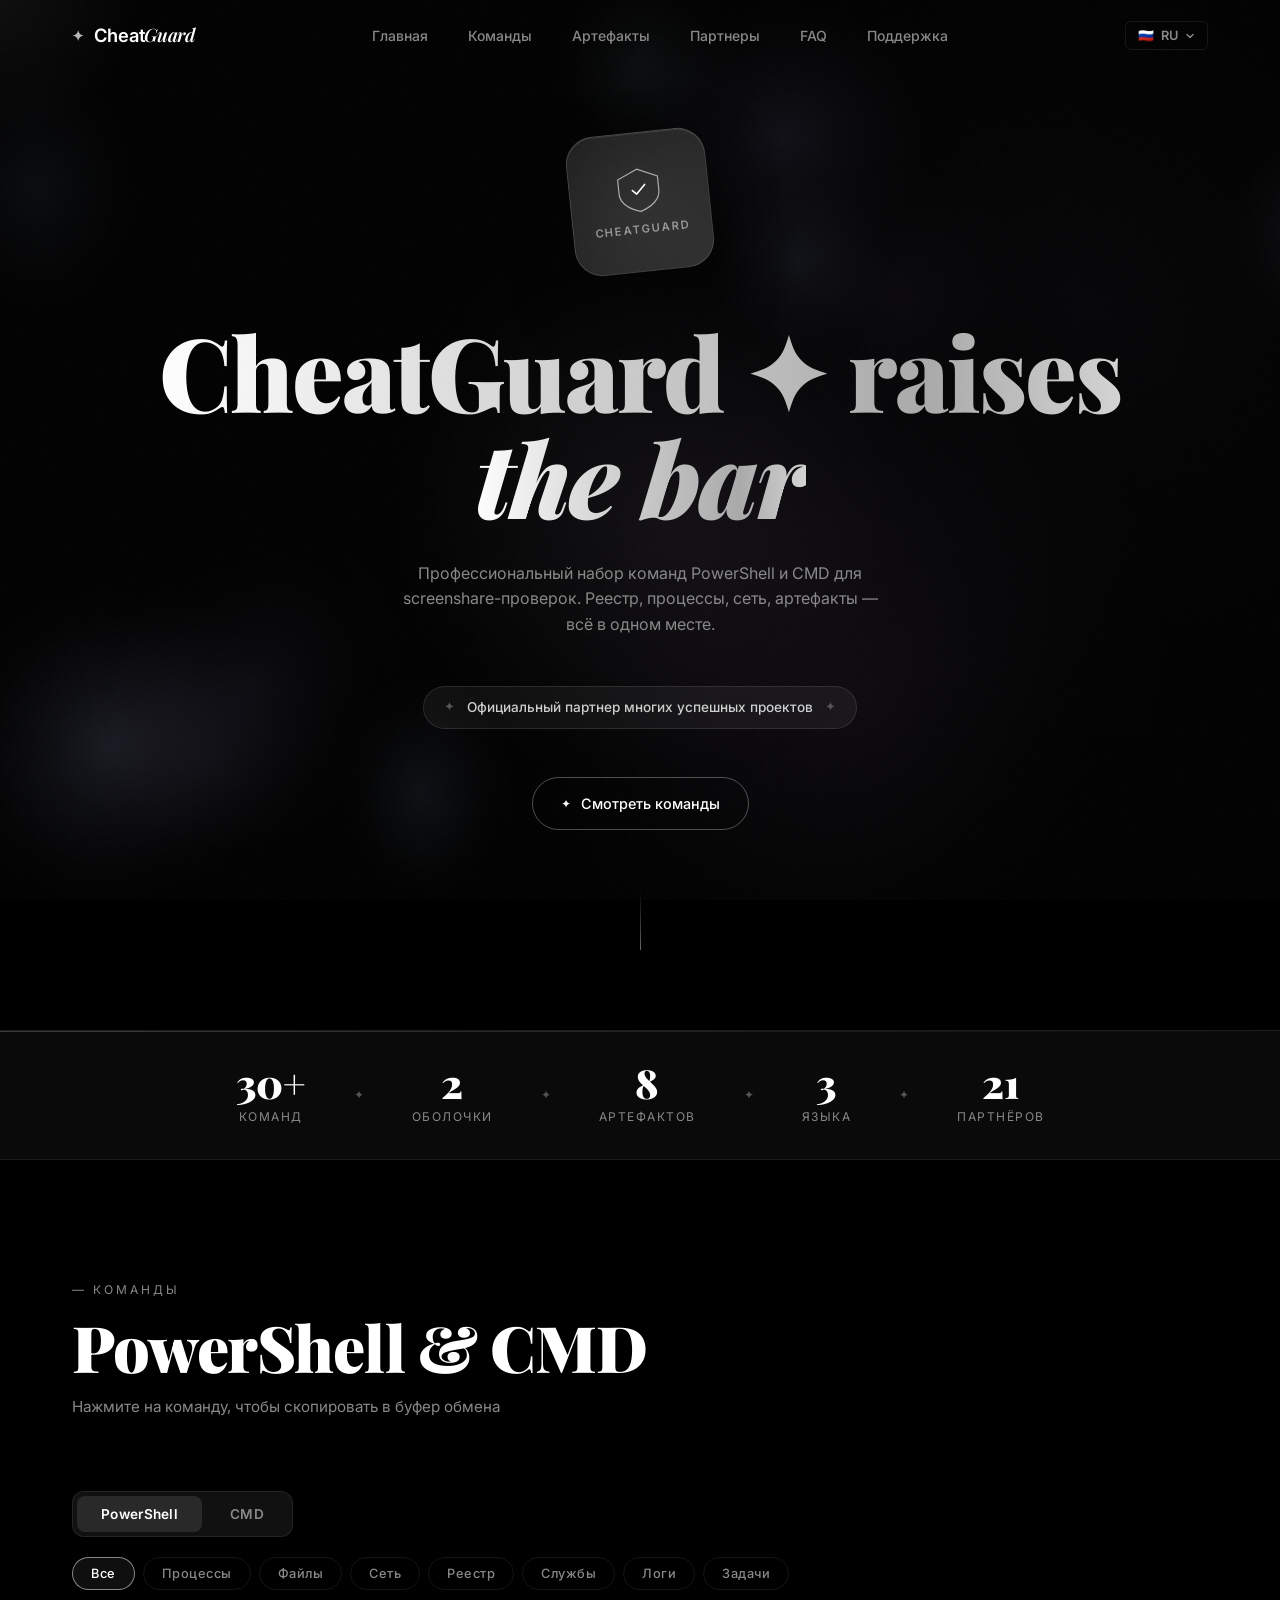
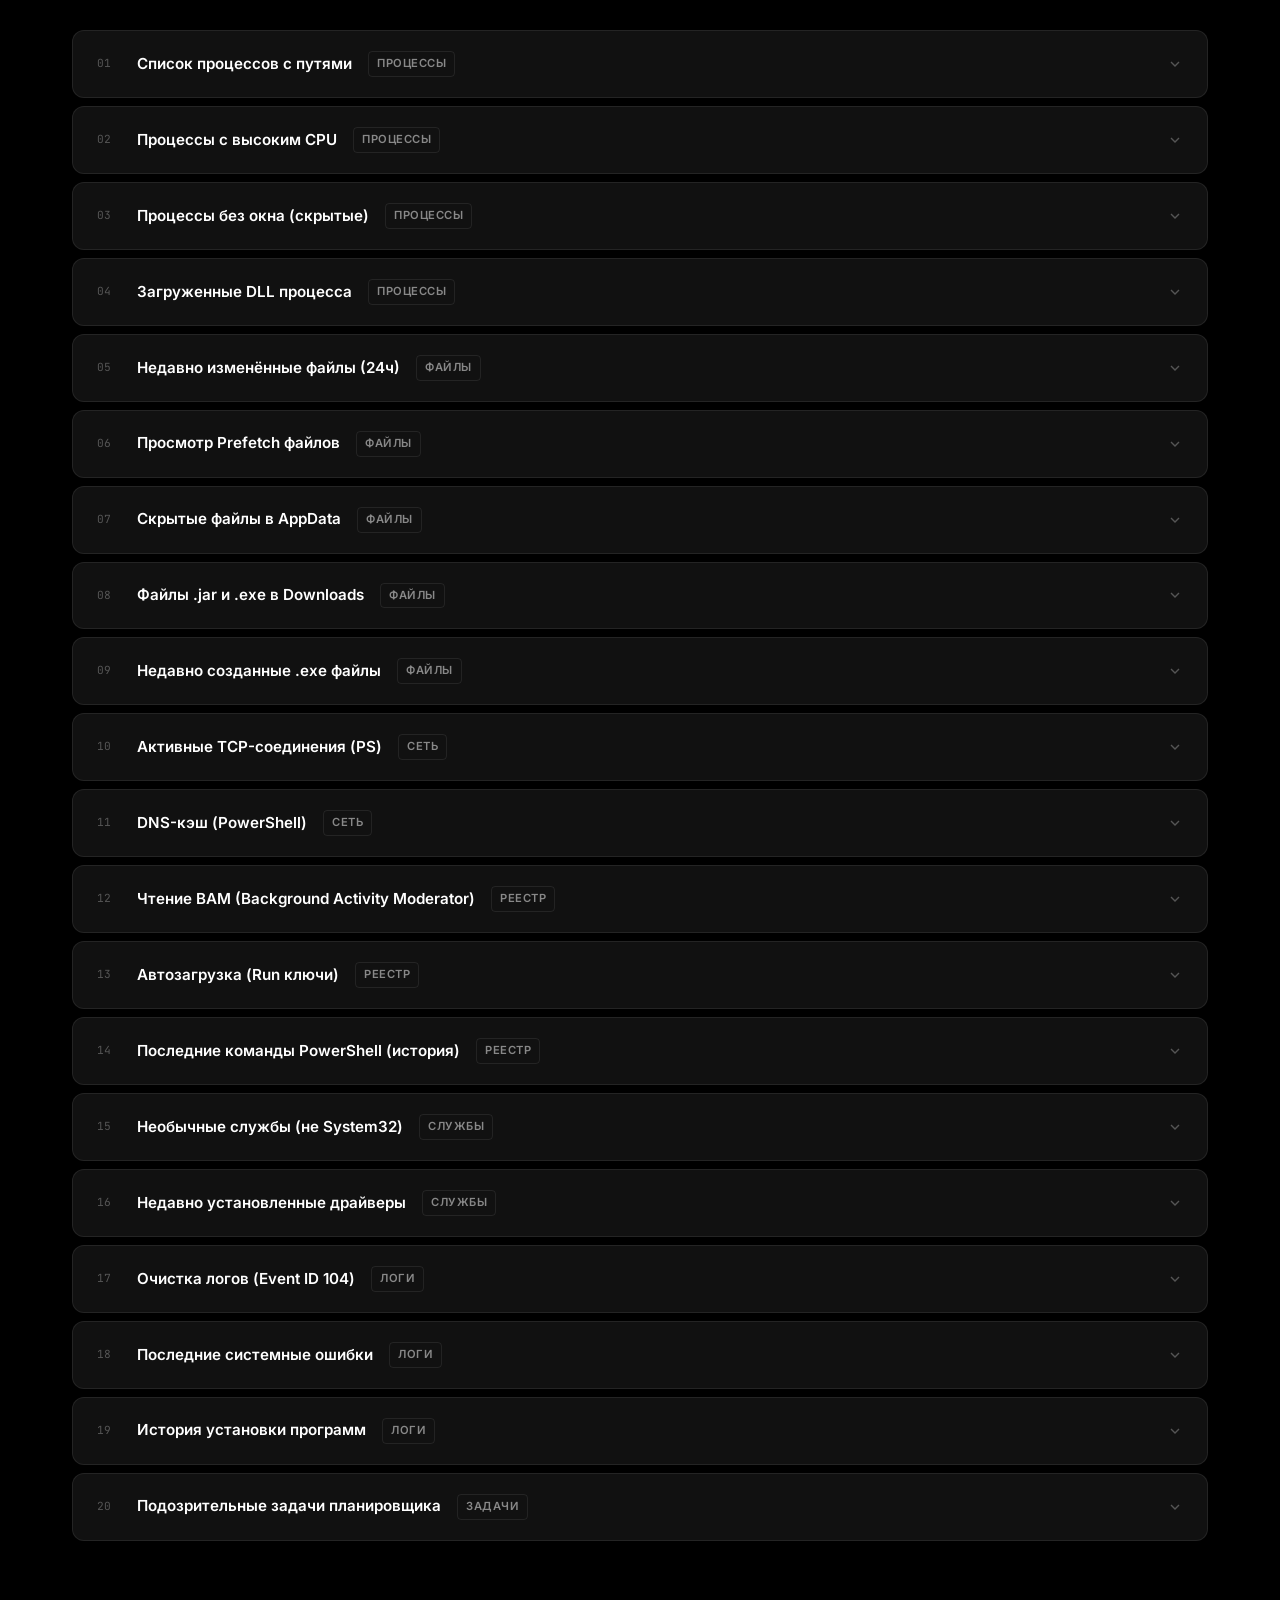
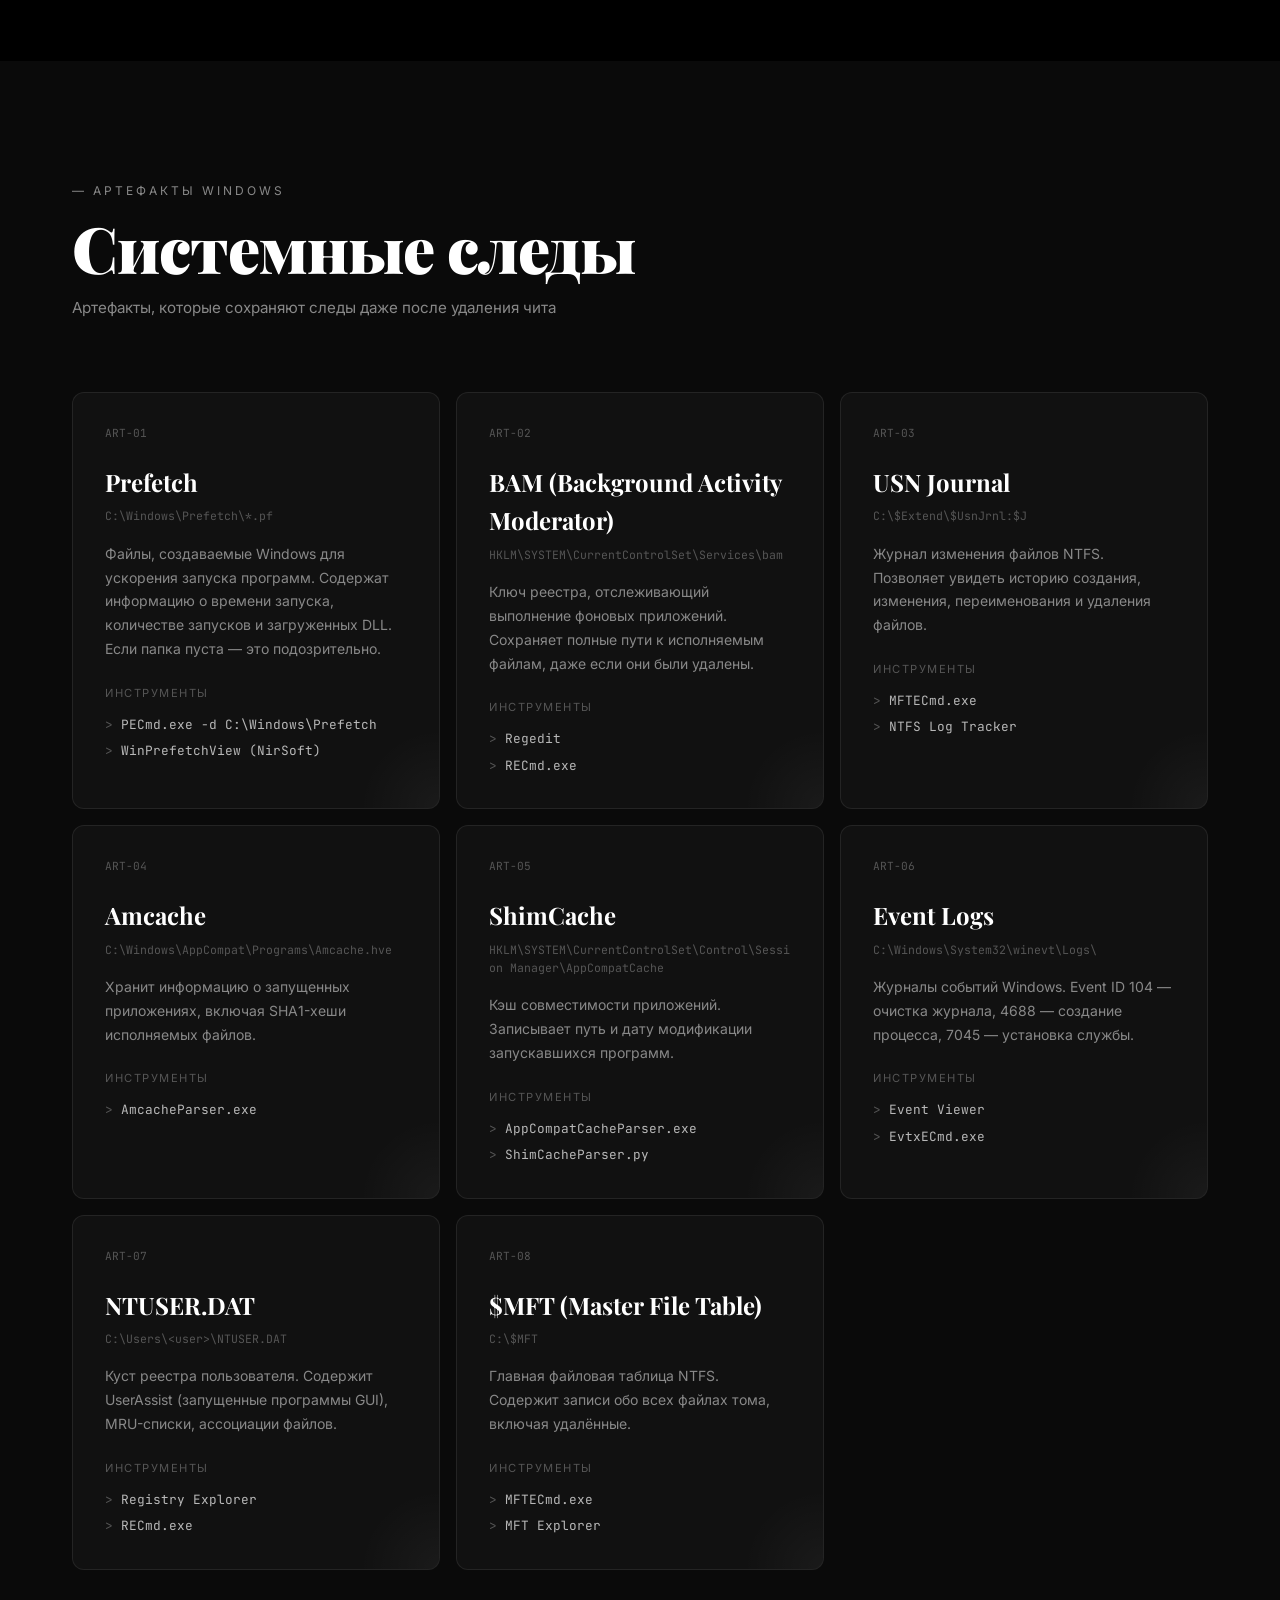
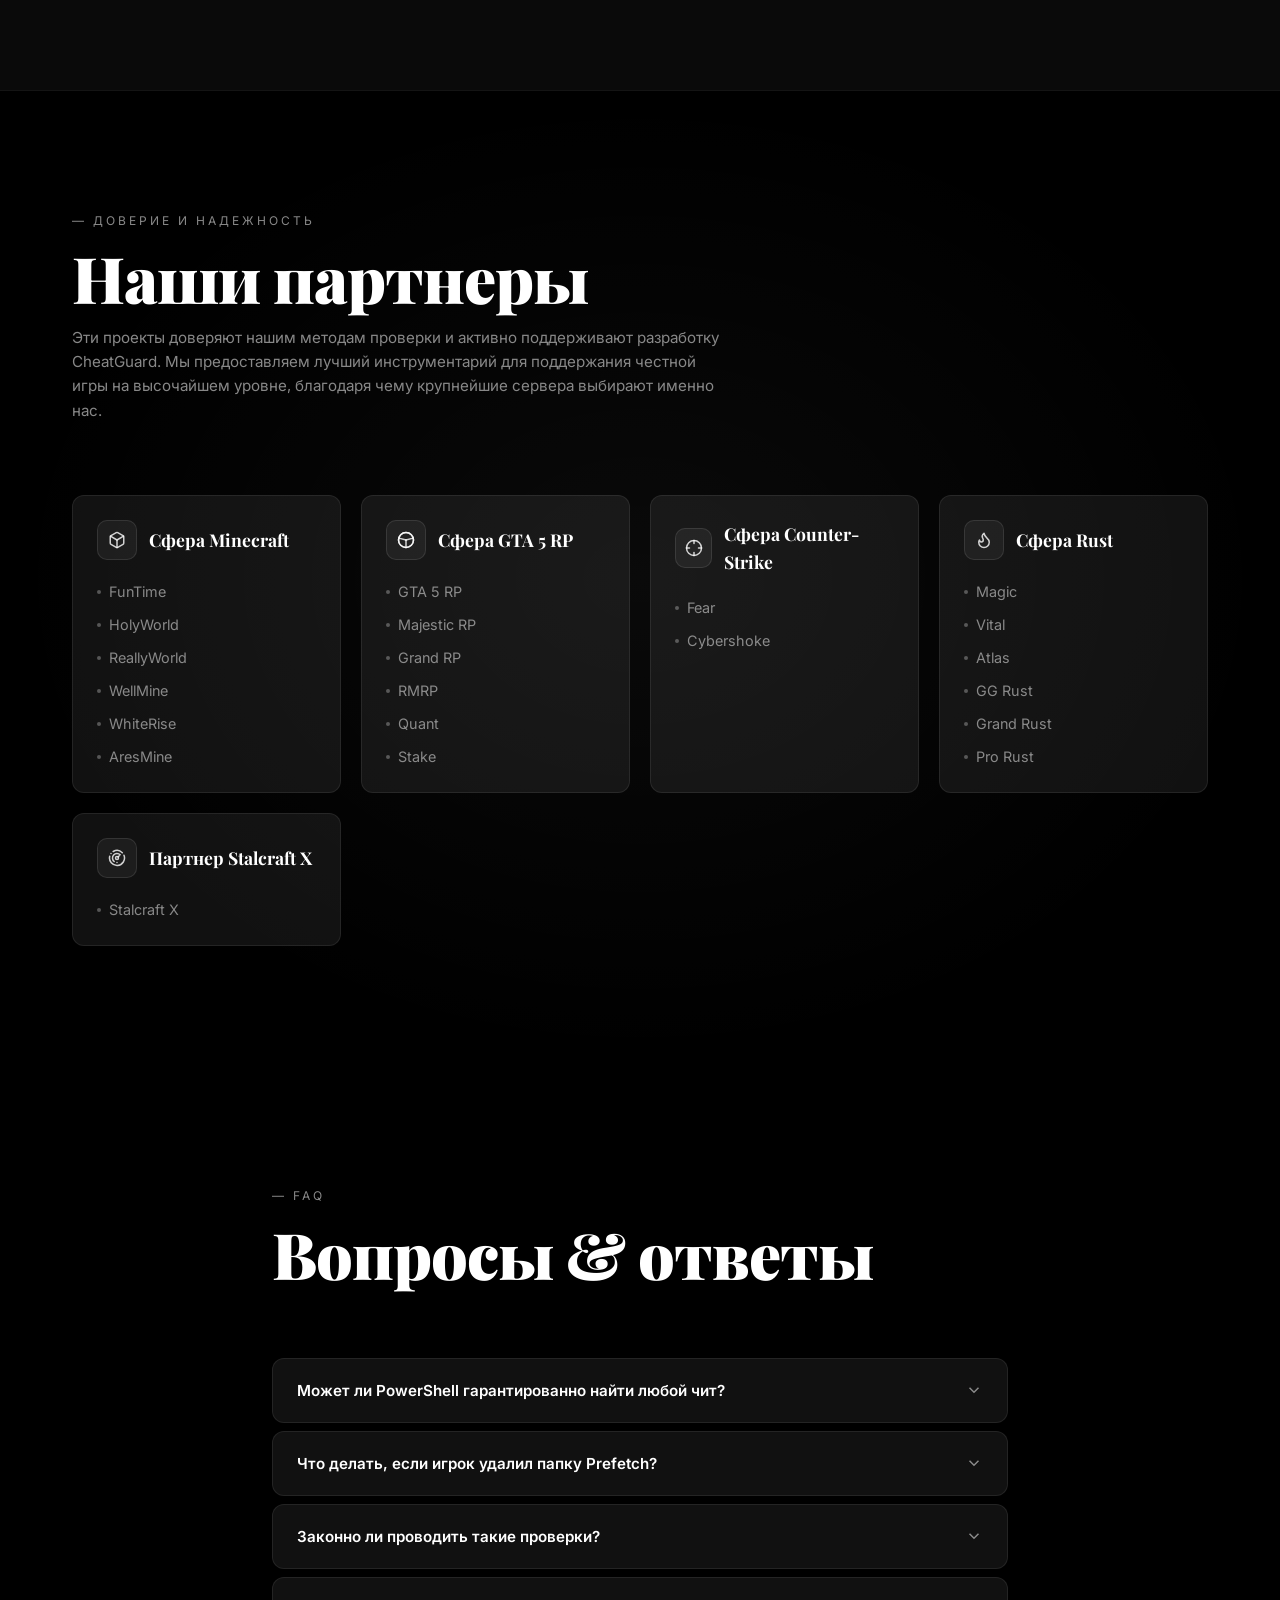
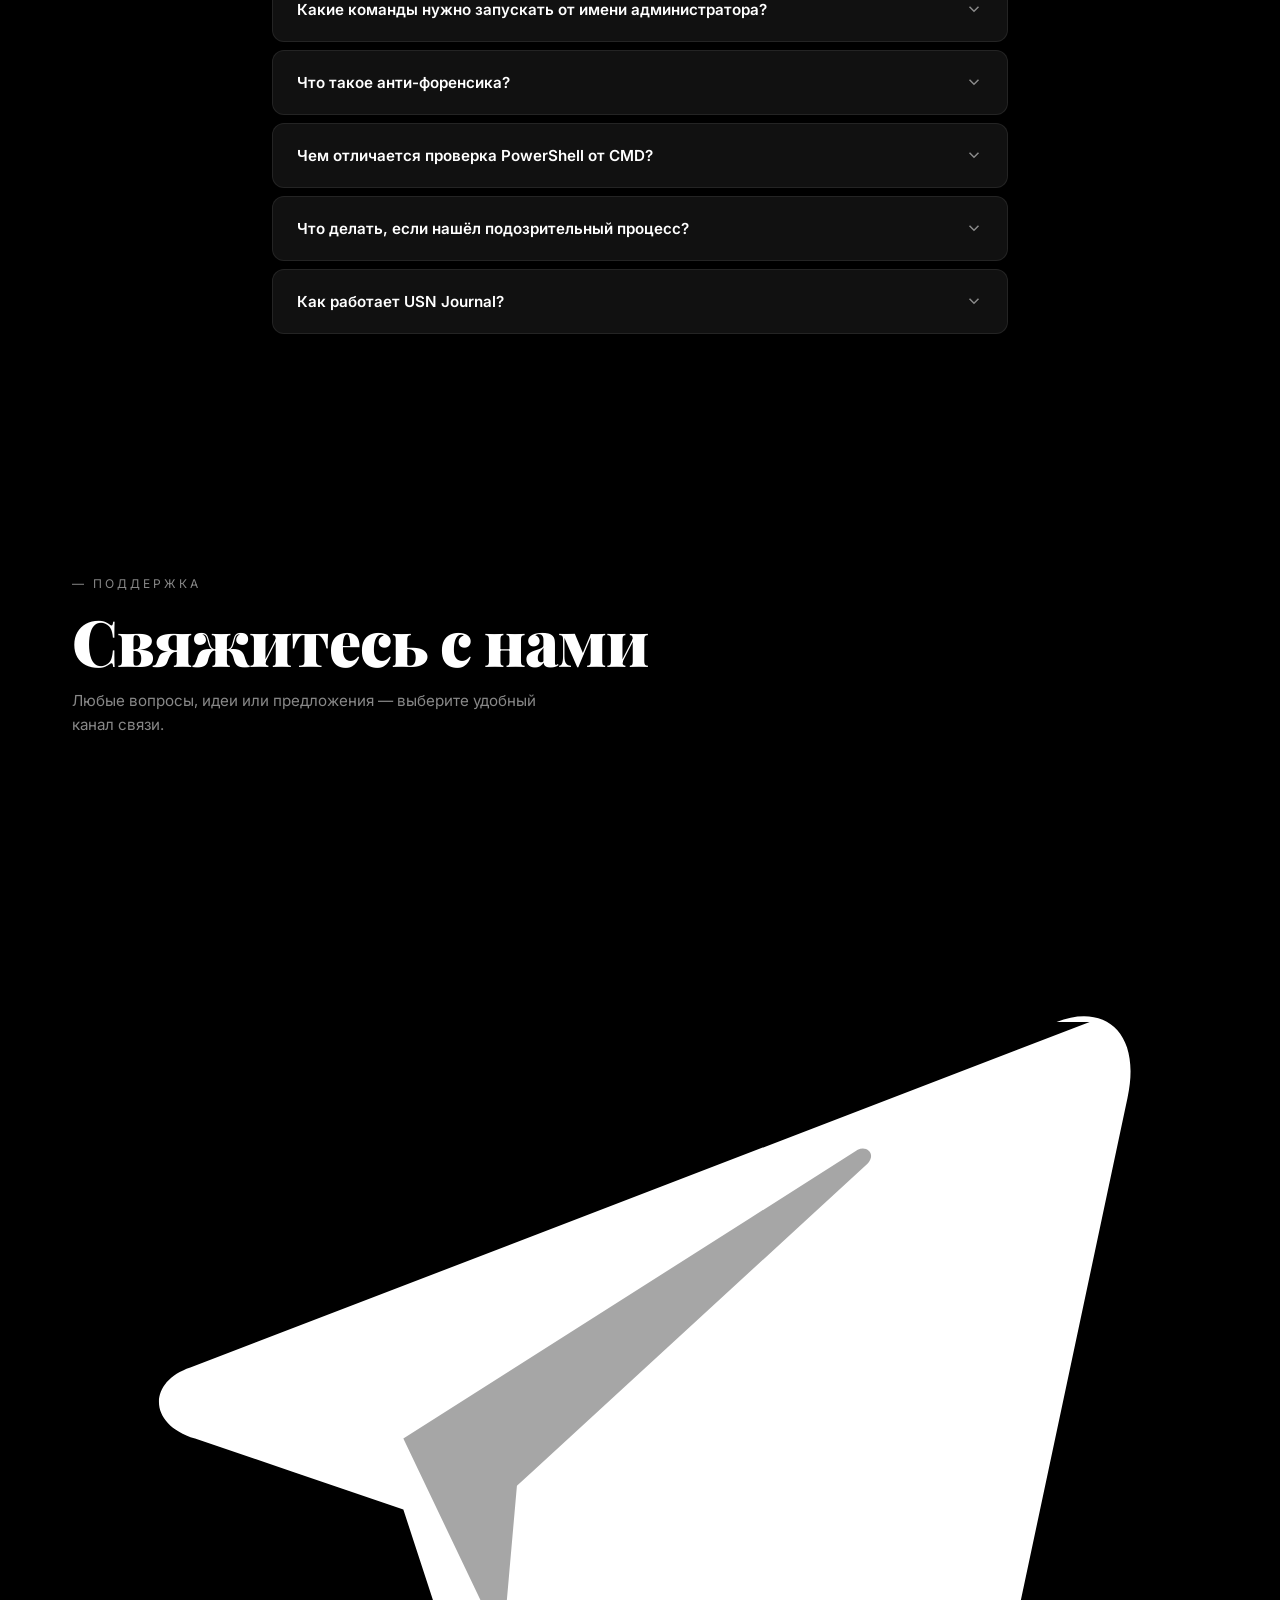
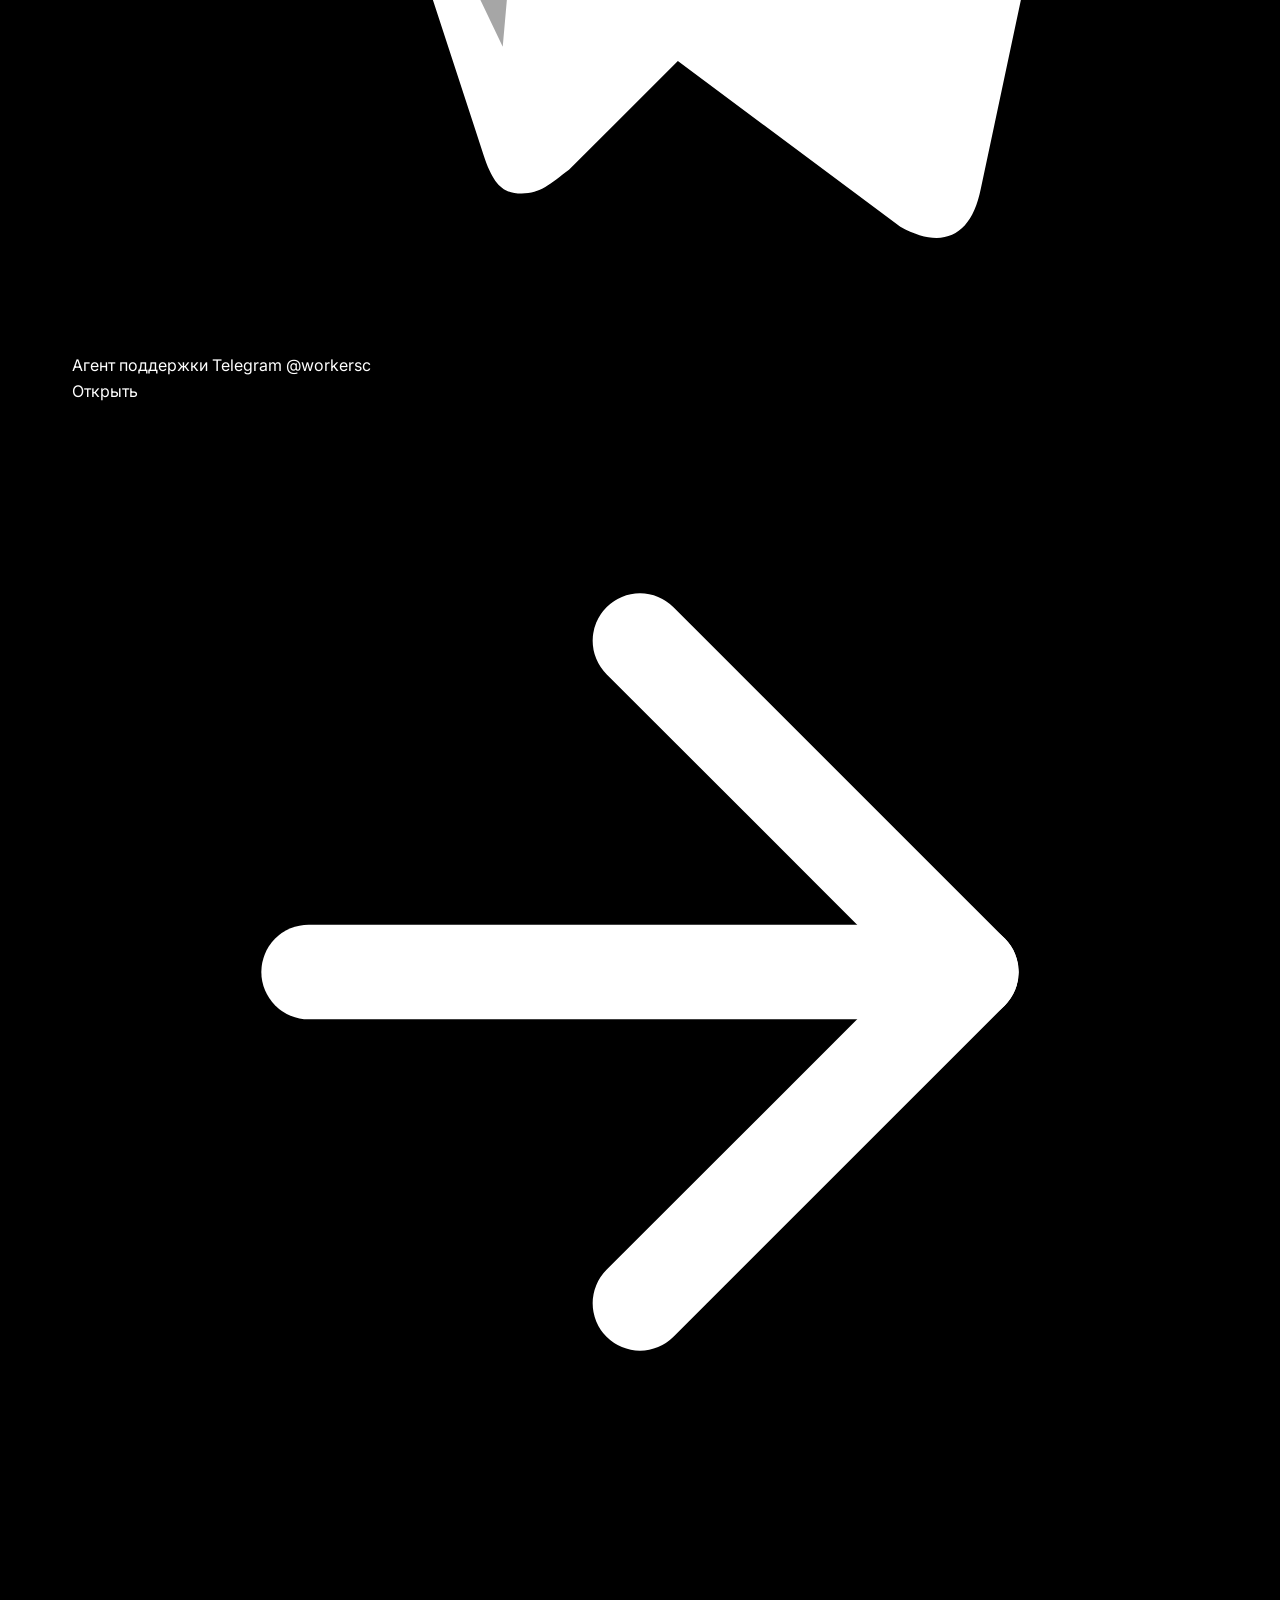
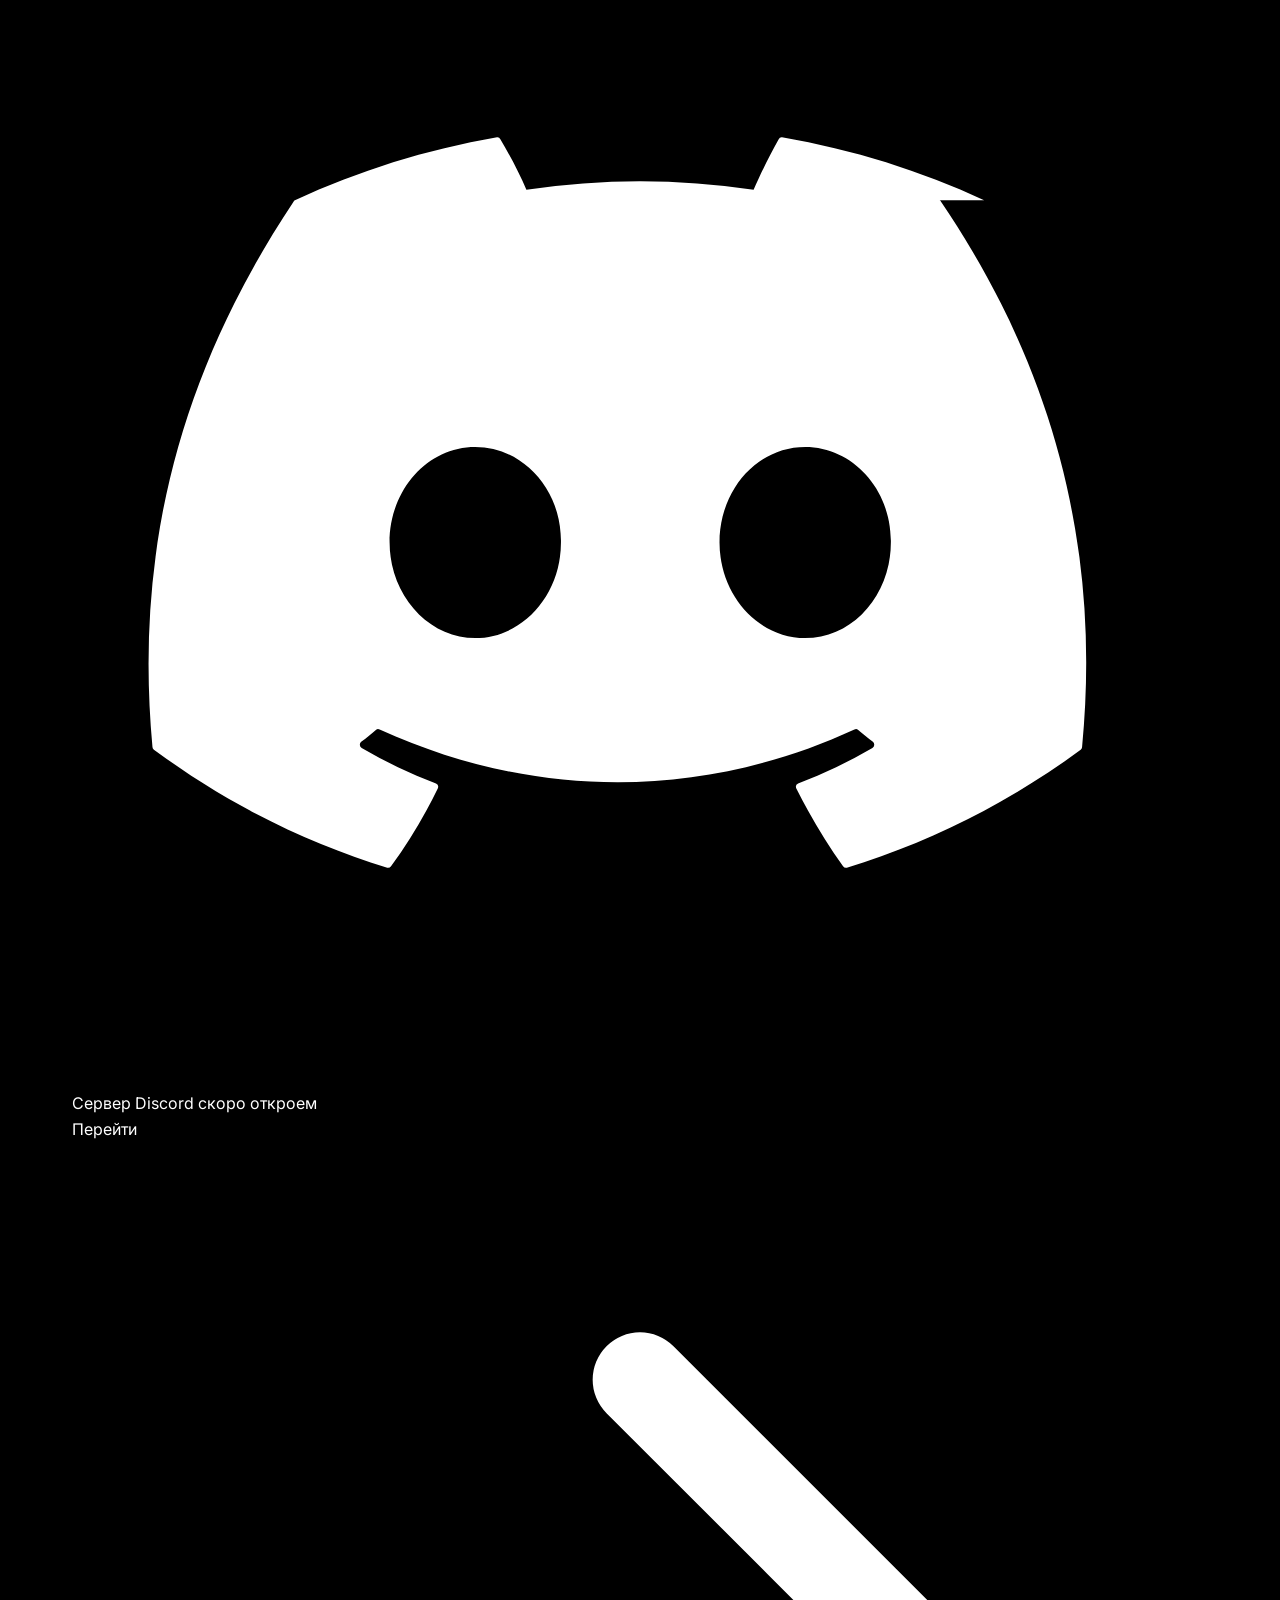
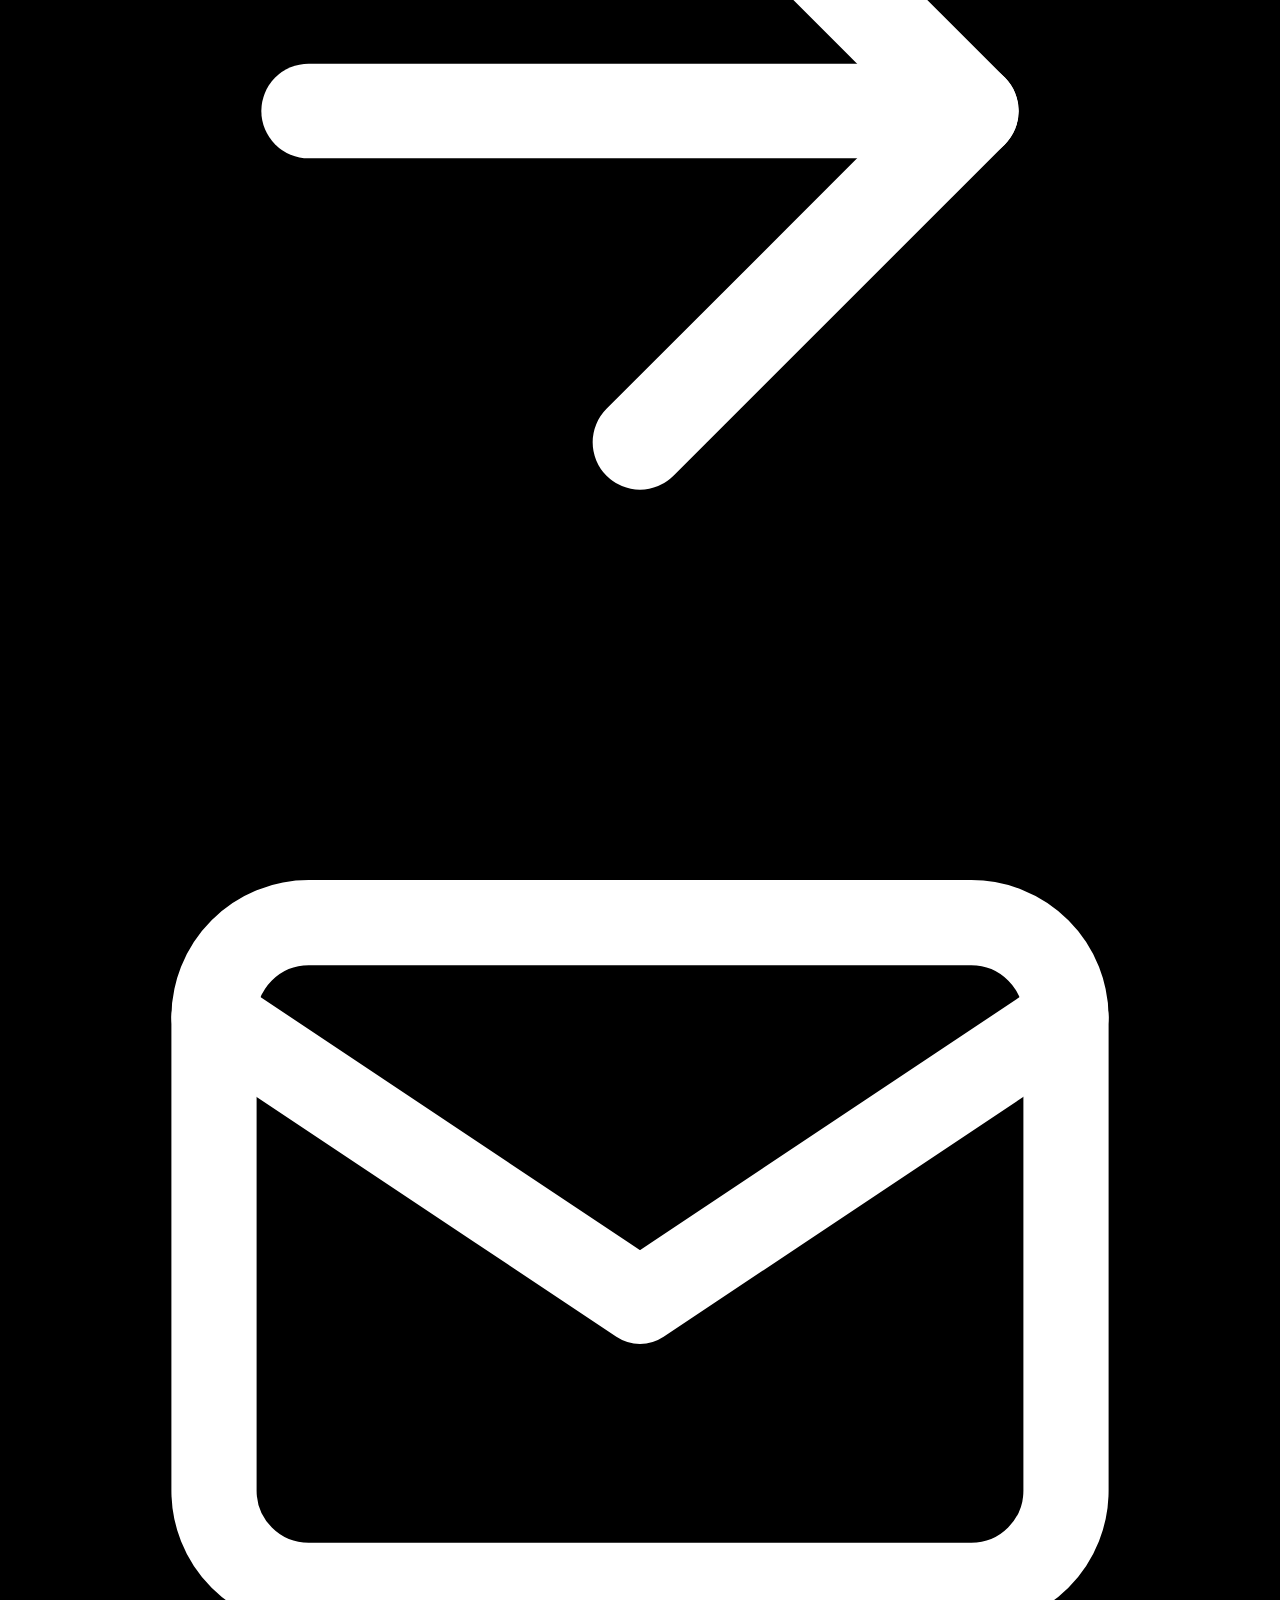
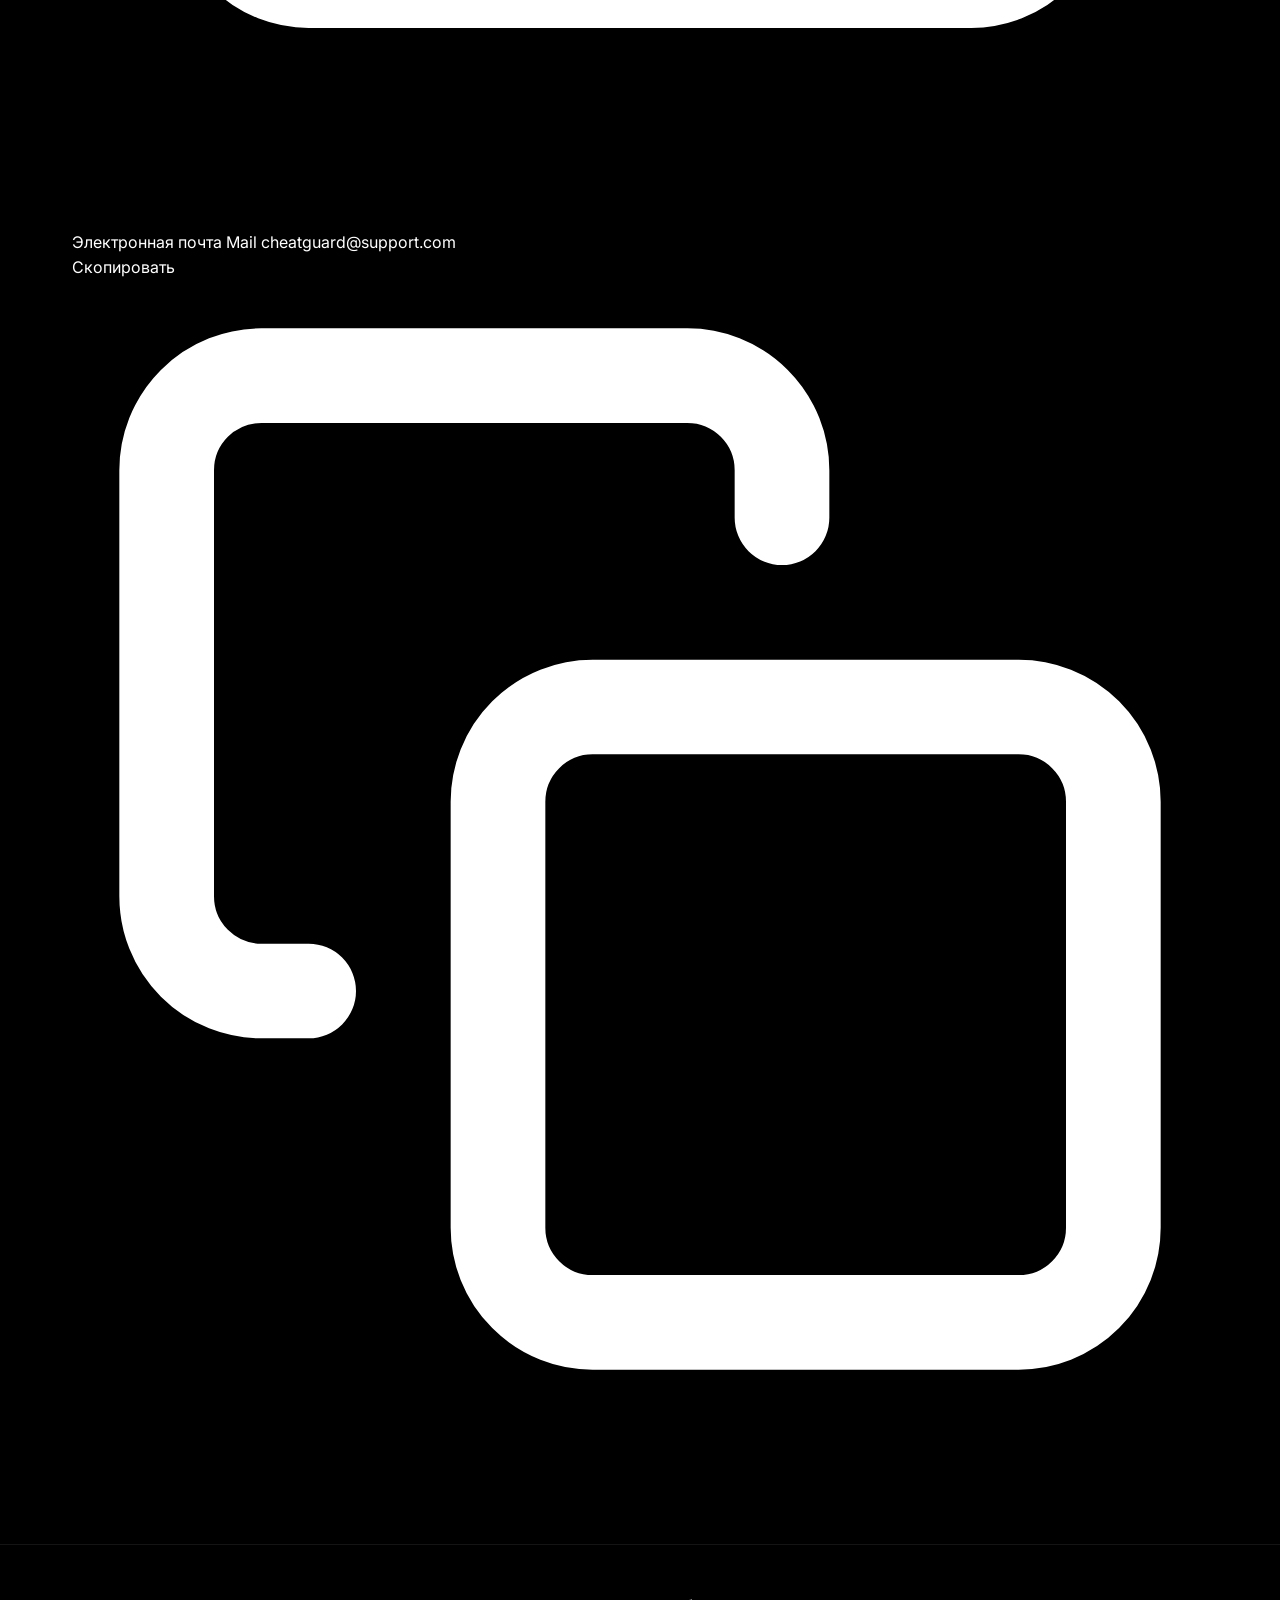
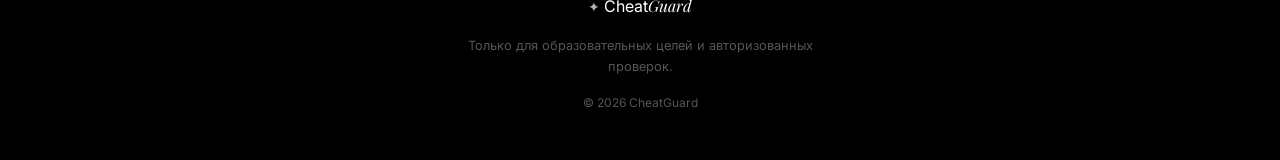
==== index.html @ 615f680d "Update index.html" ====
<!DOCTYPE html>
<html lang="ru">
<head>
    <meta charset="UTF-8">
    <meta name="viewport" content="width=device-width, initial-scale=1.0">
    <title>CheatGuard — Anti-Cheat Screenshare Tool</title>
    <meta name="description" content="Профессиональный набор команд PowerShell и CMD для screenshare-проверок на читы.">
    <link rel="preconnect" href="https://fonts.googleapis.com">
    <link rel="preconnect" href="https://fonts.gstatic.com" crossorigin>
    <link href="https://fonts.googleapis.com/css2?family=Inter:wght@300;400;500;600;700&family=Playfair+Display:ital,wght@0,700;0,900;1,700;1,900&family=JetBrains+Mono:wght@400;500&display=swap" rel="stylesheet">
    <link rel="stylesheet" href="style.css">
</head>
<body>

    <!-- Noise overlay -->
    <div class="noise"></div>

    <!-- Cursor glow -->
    <div class="cursor-glow" id="cursorGlow"></div>

    <!-- Particles canvas -->
    <canvas id="particlesCanvas"></canvas>

    <!-- ====== NAVBAR ====== -->
    <nav class="navbar" id="navbar">
        <div class="nav-inner">
            <a href="#" class="brand">
                <span class="brand-star">✦</span>
                <span class="brand-name">Cheat<em>Guard</em></span>
            </a>
            <ul class="nav-menu" id="navMenu">
                <li><a href="#hero" class="nav-link" data-i18n="nav_home">Главная</a></li>
                <li><a href="#commands" class="nav-link" data-i18n="nav_commands">Команды</a></li>
                <li><a href="#artifacts" class="nav-link" data-i18n="nav_artifacts">Артефакты</a></li>
                <li><a href="#partners" class="nav-link" data-i18n="nav_partners">Партнеры</a></li>
                <li><a href="#faq" class="nav-link" data-i18n="nav_faq">FAQ</a></li>
                <li><a href="#support" class="nav-link" data-i18n="nav_support">Поддержка</a></li>
            </ul>
            <div class="nav-right">
                <!-- Language Switcher -->
                <div class="lang-switcher" id="langSwitcher">
                    <button class="lang-current" id="langCurrent">
                        <span id="langFlag">🇷🇺</span>
                        <span id="langCode">RU</span>
                        <svg width="10" height="10" viewBox="0 0 10 10"><path d="M2 3.5l3 3 3-3" stroke="currentColor" fill="none" stroke-width="1.5" stroke-linecap="round"/></svg>
                    </button>
                    <div class="lang-dropdown" id="langDropdown">
                        <button class="lang-opt active" data-lang="ru"><span>🇷🇺</span> Русский</button>
                        <button class="lang-opt" data-lang="en"><span>🇬🇧</span> English</button>
                        <button class="lang-opt" data-lang="pl"><span>🇵🇱</span> Polski</button>
                    </div>
                </div>
                <button class="burger" id="burger" aria-label="Menu">
                    <span></span><span></span><span></span>
                </button>
            </div>
        </div>
    </nav>

    <!-- ====== HERO ====== -->
    <section class="hero" id="hero">
        <div class="hero-center">
            <!-- Floating card -->
            <div class="hero-card" id="heroCard">
                <div class="hero-card-inner">
                    <div class="hero-card-glow"></div>
                    <svg class="hero-card-icon" viewBox="0 0 60 60" fill="none">
                        <path d="M30 5 L55 16 L55 34 C55 46 43 54 30 58 C17 54 5 46 5 34 L5 16 Z" stroke="white" stroke-width="1.5" fill="none" opacity="0.6"/>
                        <path d="M22 31 L27 36 L38 25" stroke="white" stroke-width="2" stroke-linecap="round" stroke-linejoin="round"/>
                    </svg>
                    <span class="hero-card-label">CheatGuard</span>
                </div>
            </div>

            <!-- Big title -->
            <h1 class="hero-title">
                <span class="hero-title-line" data-i18n="hero_line1">CheatGuard ✦ raises</span>
                <span class="hero-title-line italic" data-i18n="hero_line2">the bar</span>
            </h1>

            <p class="hero-desc" data-i18n="hero_desc">
                Профессиональный набор команд PowerShell и CMD для screenshare-проверок.<br>
                Реестр, процессы, сеть, артефакты — всё в одном месте.
            </p>

            <div class="hang hang-1">
                <span class="chain" aria-hidden="true"></span>
                <span class="chain-bolt" aria-hidden="true"></span>
                <div class="hero-partner-badge">
                    <span class="partner-star">✦</span>
                    <span data-i18n="hero_partner_badge">Официальный партнер многих успешных проектов</span>
                    <span class="partner-star">✦</span>
                </div>
            </div>

            <div class="hero-cta">
                <div class="hang hang-2">
                    <span class="chain" aria-hidden="true"></span>
                    <span class="chain-bolt" aria-hidden="true"></span>
                    <a href="#commands" class="cta-btn">
                        <span class="cta-icon">✦</span>
                        <span data-i18n="hero_cta">Смотреть команды</span>
                    </a>
                </div>
            </div>

            <div class="hero-scroll-hint">
                <div class="scroll-line"></div>
            </div>
        </div>

        <!-- Floating orb -->
        <div class="hero-orb"></div>
    </section>

    <!-- ====== STATS ====== -->
    <section class="stats-bar">
        <div class="stats-inner">
            <div class="stat-item">
                <span class="stat-num" id="statCmds">30+</span>
                <span class="stat-lbl" data-i18n="stat_cmd">Команд</span>
            </div>
            <div class="stat-sep">✦</div>
            <div class="stat-item">
                <span class="stat-num">2</span>
                <span class="stat-lbl" data-i18n="stat_shells">Оболочки</span>
            </div>
            <div class="stat-sep">✦</div>
            <div class="stat-item">
                <span class="stat-num">8</span>
                <span class="stat-lbl" data-i18n="stat_art">Артефактов</span>
            </div>
            <div class="stat-sep">✦</div>
            <div class="stat-item">
                <span class="stat-num">3</span>
                <span class="stat-lbl" data-i18n="stat_lang">Языка</span>
            </div>
            <div class="stat-sep">✦</div>
            <div class="stat-item">
                <span class="stat-num" id="statPartners">21</span>
                <span class="stat-lbl" data-i18n="stat_partners">Партнёров</span>
            </div>
        </div>
    </section>

    <!-- ====== COMMANDS ====== -->
    <section class="section commands-section" id="commands">
        <div class="container">
            <div class="section-head">
                <p class="section-label" data-i18n="cmd_label">— Команды</p>
                <h2 class="section-title" data-i18n="cmd_title">PowerShell <em>&</em> CMD</h2>
                <p class="section-sub" data-i18n="cmd_sub">Нажмите на команду, чтобы скопировать в буфер обмена</p>
            </div>

            <!-- Shell tabs -->
            <div class="shell-tabs">
                <button class="shell-tab active" data-shell="powershell" id="tabPS">PowerShell</button>
                <button class="shell-tab" data-shell="cmd" id="tabCMD">CMD</button>
            </div>

            <!-- Category tabs -->
            <div class="cat-tabs" id="catTabs">
                <button class="cat-tab active" data-cat="all" data-i18n="cat_all">Все</button>
                <button class="cat-tab" data-cat="process" data-i18n="cat_process">Процессы</button>
                <button class="cat-tab" data-cat="files" data-i18n="cat_files">Файлы</button>
                <button class="cat-tab" data-cat="network" data-i18n="cat_network">Сеть</button>
                <button class="cat-tab" data-cat="registry" data-i18n="cat_registry">Реестр</button>
                <button class="cat-tab" data-cat="services" data-i18n="cat_services">Службы</button>
                <button class="cat-tab" data-cat="logs" data-i18n="cat_logs">Логи</button>
                <button class="cat-tab" data-cat="tasks" data-i18n="cat_tasks">Задачи</button>
            </div>

            <!-- Commands list -->
            <div class="commands-list" id="commandsList"></div>
        </div>
    </section>

    <!-- ====== ARTIFACTS ====== -->
    <section class="section artifacts-section" id="artifacts">
        <div class="container">
            <div class="section-head">
                <p class="section-label" data-i18n="art_label">— Артефакты Windows</p>
                <h2 class="section-title" data-i18n="art_title">Системные <em>следы</em></h2>
                <p class="section-sub" data-i18n="art_sub">Артефакты, которые сохраняют следы даже после удаления чита</p>
            </div>
            <div class="artifacts-grid" id="artifactsGrid"></div>
        </div>
    </section>

    <!-- ====== PARTNERS ====== -->
    <section class="section partners-section" id="partners">
        <div class="partners-bg"></div>
        <div class="container">
            <div class="section-head">
                <p class="section-label" data-i18n="part_label">— Доверие и надежность</p>
                <h2 class="section-title" data-i18n="part_title">Наши <em>партнеры</em></h2>
                <p class="section-sub part-desc" data-i18n="part_desc">Эти проекты доверяют нашим методам проверки и активно поддерживают разработку CheatGuard. Мы предоставляем лучший инструментарий для поддержания честной игры на высочайшем уровне, благодаря чему крупнейшие сервера выбирают именно нас.</p>
            </div>
            <div class="partners-grid" id="partnersGrid">
                <!-- Minecraft -->
                <div class="partner-category-card tilt">
                    <div class="partner-cat-header">
                        <div class="partner-cat-icon-wrap">
                            <svg width="18" height="18" viewBox="0 0 24 24" fill="none" stroke="currentColor" stroke-width="2" stroke-linecap="round" stroke-linejoin="round" class="partner-cat-icon"><path d="M21 16V8a2 2 0 0 0-1-1.73l-7-4a2 2 0 0 0-2 0l-7 4A2 2 0 0 0 3 8v8a2 2 0 0 0 1 1.73l7 4a2 2 0 0 0 2 0l7-4A2 2 0 0 0 21 16z"></path><polyline points="3.27 6.96 12 12.01 20.73 6.96"></polyline><line x1="12" y1="22.08" x2="12" y2="12"></line></svg>
                        </div>
                        <h3 data-i18n="part_mc">Сфера Minecraft</h3>
                    </div>
                    <ul class="partner-list">
                        <li><a href="https://funtime.su/" target="_blank" rel="noopener noreferrer">FunTime</a></li>
                        <li><a href="https://holyworld.ru/" target="_blank" rel="noopener noreferrer">HolyWorld</a></li>
                        <li><a href="https://reallyworld.ru/" target="_blank" rel="noopener noreferrer">ReallyWorld</a></li>
                        <li><a href="https://wellmine.fun/" target="_blank" rel="noopener noreferrer">WellMine</a></li>
                        <li><a href="https://whiterise.fun/" target="_blank" rel="noopener noreferrer">WhiteRise</a></li>
                        <li><a href="https://aresmine.ru/" target="_blank" rel="noopener noreferrer">AresMine</a></li>
                    </ul>
                </div>
                <!-- GTA 5 RP -->
                <div class="partner-category-card tilt">
                    <div class="partner-cat-header">
                        <div class="partner-cat-icon-wrap">
                            <svg width="18" height="18" viewBox="0 0 24 24" fill="none" stroke="currentColor" stroke-width="2" stroke-linecap="round" stroke-linejoin="round" class="partner-cat-icon"><circle cx="12" cy="12" r="10"></circle><path d="M12 2a10 10 0 0 1 10 10c0 5.523-4.477 10-10 10S2 17.523 2 12 6.477 2 12 2z"></path><path d="M12 12 2.5 9.5"></path><path d="M12 12 21.5 9.5"></path><path d="M12 12v10"></path></svg>
                        </div>
                        <h3 data-i18n="part_gta">Сфера GTA 5 RP</h3>
                    </div>
                    <ul class="partner-list">
                        <li><a href="https://gta5rp.com/" target="_blank" rel="noopener noreferrer">GTA 5 RP</a></li>
                        <li><a href="https://majestic-rp.ru/" target="_blank" rel="noopener noreferrer">Majestic RP</a></li>
                        <li><a href="https://gta5grand.com/" target="_blank" rel="noopener noreferrer">Grand RP</a></li>
                        <li><a href="https://rmrp.ru/" target="_blank" rel="noopener noreferrer">RMRP</a></li>
                        <li><a href="https://quant5.com.ua/" target="_blank" rel="noopener noreferrer">Quant</a></li>
                        <li><a href="https://stake-rp.com/" target="_blank" rel="noopener noreferrer">Stake</a></li>
                    </ul>
                </div>
                <!-- CS -->
                <div class="partner-category-card tilt">
                    <div class="partner-cat-header">
                        <div class="partner-cat-icon-wrap">
                            <svg width="18" height="18" viewBox="0 0 24 24" fill="none" stroke="currentColor" stroke-width="2" stroke-linecap="round" stroke-linejoin="round" class="partner-cat-icon"><circle cx="12" cy="12" r="10"></circle><line x1="22" y1="12" x2="18" y2="12"></line><line x1="6" y1="12" x2="2" y2="12"></line><line x1="12" y1="6" x2="12" y2="2"></line><line x1="12" y1="22" x2="12" y2="18"></line></svg>
                        </div>
                        <h3 data-i18n="part_cs">Сфера Counter-Strike</h3>
                    </div>
                    <ul class="partner-list">
                        <li>Fear</li>
                        <li><a href="https://cybershoke.net/" target="_blank" rel="noopener noreferrer">Cybershoke</a></li>
                    </ul>
                </div>
                <!-- Rust -->
                <div class="partner-category-card tilt">
                    <div class="partner-cat-header">
                        <div class="partner-cat-icon-wrap">
                            <svg width="18" height="18" viewBox="0 0 24 24" fill="none" stroke="currentColor" stroke-width="2" stroke-linecap="round" stroke-linejoin="round" class="partner-cat-icon"><path d="M8.5 14.5A2.5 2.5 0 0 0 11 12c0-1.38-.5-2-1-3-1.072-2.143-.224-4.054 2-6 .5 2.5 2 4.9 4 6.5 2 1.6 3 3.5 3 5.5a7 7 0 1 1-14 0c0-1.153.433-2.294 1-3a2.5 2.5 0 0 0 2.5 2.5z"></path></svg>
                        </div>
                        <h3 data-i18n="part_rust">Сфера Rust</h3>
                    </div>
                    <ul class="partner-list">
                        <li><a href="https://magicrust.gg/" target="_blank" rel="noopener noreferrer">Magic</a></li>
                        <li><a href="https://vitalrust.com/" target="_blank" rel="noopener noreferrer">Vital</a></li>
                        <li><a href="https://atlasrust.com/" target="_blank" rel="noopener noreferrer">Atlas</a></li>
                        <li><a href="https://ggrust.ru/" target="_blank" rel="noopener noreferrer">GG Rust</a></li>
                        <li><a href="https://grandrust.ru/" target="_blank" rel="noopener noreferrer">Grand Rust</a></li>
                        <li><a href="https://prorust.ru/" target="_blank" rel="noopener noreferrer">Pro Rust</a></li>
                    </ul>
                </div>
                <!-- Stalcraft -->
                <div class="partner-category-card tilt">
                    <div class="partner-cat-header">
                        <div class="partner-cat-icon-wrap">
                            <svg width="18" height="18" viewBox="0 0 24 24" fill="none" stroke="currentColor" stroke-width="2" stroke-linecap="round" stroke-linejoin="round" class="partner-cat-icon"><path d="M19.07 4.93A10 10 0 0 0 6.99 3.34"></path><path d="M4 6h.01"></path><path d="M2.29 9.62A10 10 0 1 0 21.31 8.35"></path><path d="M16.24 7.76A6 6 0 1 0 8.23 16.67"></path><path d="M12 18h.01"></path><circle cx="12" cy="12" r="2"></circle><path d="M13.41 10.59 15 9"></path></svg>
                        </div>
                        <h3 data-i18n="part_stalcraft">Партнер Stalcraft X</h3>
                    </div>
                    <ul class="partner-list">
                        <li><a href="https://stalcraft.net/" target="_blank" rel="noopener noreferrer">Stalcraft X</a></li>
                    </ul>
                </div>
            </div>
        </div>
    </section>

    <!-- ====== FAQ ====== -->
    <section class="section faq-section" id="faq">
        <div class="container faq-container">
            <div class="section-head">
                <p class="section-label">— FAQ</p>
                <h2 class="section-title" data-i18n="faq_title">Вопросы <em>&</em> ответы</h2>
            </div>
            <div class="faq-list" id="faqList"></div>
        </div>
    </section>

    <!-- ====== SUPPORT ====== -->
    <section class="section support-section" id="support">
        <div class="container">
            <div class="section-head">
                <p class="section-label" data-i18n="sup_label">— Поддержка</p>
                <h2 class="section-title" data-i18n="sup_title">Свяжитесь <em>с нами</em></h2>
                <p class="section-sub" data-i18n="sup_sub">Любые вопросы, идеи или предложения — выберите удобный канал связи.</p>
            </div>
            <div class="support-grid" id="supportGrid">
                <!-- Telegram -->
                <a class="support-card tilt reveal" data-type="telegram" href="https://t.me/workersc" target="_blank" rel="noopener noreferrer" aria-label="Telegram" style="--i: 0;">
                    <span class="support-glow" aria-hidden="true"></span>
                    <div class="support-icon-wrap">
                        <svg viewBox="0 0 24 24" fill="none" xmlns="http://www.w3.org/2000/svg" aria-hidden="true">
                            <path d="M21.5 4.5L2.5 11.8c-.9.3-.9 1.2.1 1.5l4.4 1.5 1.7 5.2c.2.6.4.8.8.8.4 0 .6-.2 1-.5l2.3-2.3 4.7 3.5c.9.5 1.5.2 1.7-.8l3.1-14.6c.3-1.4-.5-2-1.5-1.6z" fill="currentColor"/>
                            <path d="M7 13.3l9.6-6.1c.2-.1.4.1.2.3l-7.4 6.8-.3 3.4-2.1-4.4z" fill="rgba(0,0,0,0.35)"/>
                        </svg>
                    </div>
                    <div class="support-content">
                        <span class="support-label" data-i18n="sup_tg_label">Канал</span>
                        <span class="support-title">Telegram</span>
                        <span class="support-handle">@workersc</span>
                    </div>
                    <span class="support-action">
                        <span data-i18n="sup_open">Открыть</span>
                        <svg viewBox="0 0 24 24" fill="none" stroke="currentColor" stroke-width="2" stroke-linecap="round" stroke-linejoin="round" aria-hidden="true"><line x1="5" y1="12" x2="19" y2="12"/><polyline points="12 5 19 12 12 19"/></svg>
                    </span>
                </a>

                <!-- Discord -->
                <a class="support-card tilt reveal" data-type="discord" href="https://discord.com/" target="_blank" rel="noopener noreferrer" aria-label="Discord" style="--i: 1;">
                    <span class="support-glow" aria-hidden="true"></span>
                    <div class="support-icon-wrap">
                        <svg viewBox="0 0 24 24" fill="currentColor" xmlns="http://www.w3.org/2000/svg" aria-hidden="true">
                            <path d="M19.27 5.33C17.94 4.71 16.5 4.26 15 4a.07.07 0 0 0-.07.04c-.18.32-.39.74-.53 1.07a16.1 16.1 0 0 0-4.8 0c-.14-.34-.36-.75-.55-1.07a.07.07 0 0 0-.07-.04C7.48 4.26 6.05 4.71 4.71 5.33a.07.07 0 0 0-.03.03C2.07 9.28 1.35 13.1 1.7 16.88a.08.08 0 0 0 .03.06c1.69 1.24 3.32 1.99 4.93 2.49a.08.08 0 0 0 .08-.03c.38-.52.71-1.07.99-1.65a.08.08 0 0 0-.04-.1c-.55-.21-1.07-.46-1.57-.75a.08.08 0 0 1-.01-.13c.11-.08.21-.16.31-.25a.07.07 0 0 1 .08-.01c3.27 1.49 6.8 1.49 10.03 0a.07.07 0 0 1 .08.01c.1.09.21.17.31.25a.08.08 0 0 1-.01.13c-.5.29-1.02.54-1.57.75a.08.08 0 0 0-.04.1c.29.58.62 1.13.99 1.65a.08.08 0 0 0 .08.03c1.62-.5 3.25-1.25 4.94-2.49a.08.08 0 0 0 .03-.06c.42-4.37-.7-8.16-2.98-11.52a.06.06 0 0 0-.03-.03zM8.52 14.58c-.99 0-1.81-.91-1.81-2.02 0-1.12.8-2.02 1.81-2.02 1.01 0 1.83.91 1.81 2.02 0 1.11-.81 2.02-1.81 2.02zm6.97 0c-.99 0-1.81-.91-1.81-2.02 0-1.12.8-2.02 1.81-2.02 1.01 0 1.83.91 1.81 2.02 0 1.11-.8 2.02-1.81 2.02z"/>
                        </svg>
                    </div>
                    <div class="support-content">
                        <span class="support-label" data-i18n="sup_dc_label">Сервер</span>
                        <span class="support-title">Discord</span>
                        <span class="support-handle" data-i18n="sup_dc_soon">скоро откроем</span>
                    </div>
                    <span class="support-action">
                        <span data-i18n="sup_visit">Перейти</span>
                        <svg viewBox="0 0 24 24" fill="none" stroke="currentColor" stroke-width="2" stroke-linecap="round" stroke-linejoin="round" aria-hidden="true"><line x1="5" y1="12" x2="19" y2="12"/><polyline points="12 5 19 12 12 19"/></svg>
                    </span>
                </a>

                <!-- Mail -->
                <a class="support-card tilt reveal" data-type="mail" href="mailto:cheatguard@support.com" data-copy="cheatguard@support.com" aria-label="E-mail" style="--i: 2;">
                    <span class="support-glow" aria-hidden="true"></span>
                    <div class="support-icon-wrap">
                        <svg viewBox="0 0 24 24" fill="none" stroke="currentColor" stroke-width="1.8" stroke-linecap="round" stroke-linejoin="round" aria-hidden="true">
                            <rect x="3" y="5" width="18" height="14" rx="2"/>
                            <path d="m3 7 9 6 9-6"/>
                        </svg>
                    </div>
                    <div class="support-content">
                        <span class="support-label" data-i18n="sup_mail_label">Электронная почта</span>
                        <span class="support-title">Mail</span>
                        <span class="support-handle">cheatguard@support.com</span>
                    </div>
                    <span class="support-action">
                        <span data-i18n="sup_copy">Скопировать</span>
                        <svg viewBox="0 0 24 24" fill="none" stroke="currentColor" stroke-width="2" stroke-linecap="round" stroke-linejoin="round" aria-hidden="true"><rect x="9" y="9" width="13" height="13" rx="2"/><path d="M5 15H4a2 2 0 0 1-2-2V4a2 2 0 0 1 2-2h9a2 2 0 0 1 2 2v1"/></svg>
                    </span>
                </a>
            </div>
        </div>
    </section>

    <!-- ====== FOOTER ====== -->
    <footer class="footer">
        <div class="footer-inner">
            <div class="footer-brand">
                <span class="brand-star">✦</span>
                <span class="brand-name">Cheat<em>Guard</em></span>
            </div>
            <p class="footer-disclaimer" data-i18n="footer_disc">Только для образовательных целей и авторизованных проверок.</p>
            <p class="footer-copy">© 2026 CheatGuard</p>
        </div>
    </footer>

    <!-- Toast -->
    <div class="toast" id="toast">
        <span class="toast-ripple" aria-hidden="true"></span>
        <span class="toast-check" aria-hidden="true">
            <svg width="16" height="16" viewBox="0 0 24 24" fill="none" stroke="currentColor" stroke-width="3" stroke-linecap="round" stroke-linejoin="round"><polyline points="20 6 9 17 4 12"/></svg>
        </span>
        <span class="toast-text" data-i18n="toast_copied">Скопировано!</span>
        <span class="toast-sparks" aria-hidden="true">
            <i></i><i></i><i></i><i></i><i></i><i></i>
        </span>
    </div>

    <script src="i18n.js"></script>
    <script src="data.js"></script>
    <script src="app.js"></script>
</body>
</html>
---- style.css ----
/* ============================================================
   RESET & BASE
   ============================================================ */
*, *::before, *::after { box-sizing: border-box; margin: 0; padding: 0; }

:root {
    --bg: #000000;
    --bg2: #0a0a0a;
    --bg3: #111111;
    --surface: #181818;
    --border: rgba(255,255,255,0.08);
    --border2: rgba(255,255,255,0.14);
    --white: #ffffff;
    --grey: #888888;
    --grey2: #555555;
    --accent: #ffffff;
    --mono: 'JetBrains Mono', monospace;
    --serif: 'Playfair Display', serif;
    --sans: 'Inter', sans-serif;
    --nav-h: 72px;
    --ease: cubic-bezier(0.25, 0.46, 0.45, 0.94);
    --ease-spring: cubic-bezier(0.34, 1.56, 0.64, 1);
}

html { scroll-behavior: smooth; -webkit-font-smoothing: antialiased; }

body {
    font-family: var(--sans);
    background: var(--bg);
    color: var(--white);
    overflow-x: hidden;
    line-height: 1.6;
}

a { color: inherit; text-decoration: none; }
button { font-family: inherit; }
ul { list-style: none; }

/* ============================================================
   NOISE TEXTURE
   ============================================================ */
.noise {
    position: fixed; inset: 0; z-index: 999;
    pointer-events: none;
    opacity: 0.035;
    background-image: url("data:image/svg+xml,%3Csvg viewBox='0 0 256 256' xmlns='http://www.w3.org/2000/svg'%3E%3Cfilter id='noise'%3E%3CfeTurbulence type='fractalNoise' baseFrequency='0.9' numOctaves='4' stitchTiles='stitch'/%3E%3C/filter%3E%3Crect width='100%25' height='100%25' filter='url(%23noise)'/%3E%3C/svg%3E");
    background-size: 180px;
}

/* ============================================================
   CURSOR GLOW
   ============================================================ */
.cursor-glow {
    position: fixed;
    width: 300px; height: 300px;
    border-radius: 50%;
    background: radial-gradient(circle, rgba(255,255,255,0.05) 0%, transparent 70%);
    pointer-events: none;
    transform: translate(-50%, -50%);
    transition: transform 0.1s linear;
    z-index: 0;
}

/* ============================================================
   PARTICLES
   ============================================================ */
#particlesCanvas {
    position: fixed; inset: 0;
    pointer-events: none;
    z-index: 0;
}

/* ============================================================
   NAVBAR
   ============================================================ */
.navbar {
    position: fixed; top: 0; left: 0; right: 0;
    height: var(--nav-h);
    z-index: 1000;
    transition: background 0.4s var(--ease), border-color 0.4s var(--ease);
    border-bottom: 1px solid transparent;
}
.navbar.scrolled {
    background: rgba(0,0,0,0.85);
    backdrop-filter: blur(20px);
    border-color: var(--border);
}

.nav-inner {
    max-width: 1200px; margin: 0 auto;
    height: 100%;
    display: flex; align-items: center; justify-content: space-between;
    padding: 0 32px;
}

/* Brand */
.brand {
    display: flex; align-items: center; gap: 10px;
    font-size: 1.15rem; font-weight: 600; letter-spacing: -0.3px;
    transition: opacity 0.3s var(--ease);
}
.brand:hover { opacity: 0.7; }
.brand-star { font-size: 0.9rem; opacity: 0.7; animation: twinkle 3s ease-in-out infinite; }
.brand-name em { font-style: italic; font-family: var(--serif); }

@keyframes twinkle {
    0%, 100% { opacity: 0.7; transform: scale(1); }
    50% { opacity: 1; transform: scale(1.3); }
}

/* Nav menu */
.nav-menu {
    display: flex; align-items: center; gap: 40px;
}
.nav-link {
    font-size: 0.875rem; font-weight: 500; color: var(--grey);
    transition: color 0.25s var(--ease);
    position: relative;
}
.nav-link::after {
    content: '';
    position: absolute; bottom: -4px; left: 0;
    width: 0; height: 1px;
    background: white;
    transition: width 0.3s var(--ease);
}
.nav-link:hover { color: white; }
.nav-link:hover::after { width: 100%; }

/* Nav right */
.nav-right { display: flex; align-items: center; gap: 16px; }

/* Language switcher */
.lang-switcher { position: relative; }
.lang-current {
    display: flex; align-items: center; gap: 6px;
    font-size: 0.8rem; font-weight: 600;
    color: var(--grey);
    background: transparent;
    border: 1px solid var(--border);
    padding: 6px 12px; border-radius: 6px;
    transition: all 0.25s var(--ease);
    letter-spacing: 0.5px;
}
.lang-current:hover { border-color: var(--border2); color: white; }
.lang-dropdown {
    position: absolute; top: calc(100% + 8px); right: 0;
    background: var(--surface);
    border: 1px solid var(--border2);
    border-radius: 10px;
    padding: 6px;
    display: flex; flex-direction: column; gap: 2px;
    min-width: 140px;
    opacity: 0; visibility: hidden;
    transform: translateY(-6px);
    transition: all 0.25s var(--ease);
    box-shadow: 0 20px 40px rgba(0,0,0,0.6);
}
.lang-switcher.open .lang-dropdown {
    opacity: 1; visibility: visible; transform: translateY(0);
}
.lang-opt {
    display: flex; align-items: center; gap: 8px;
    font-size: 0.85rem; color: var(--grey);
    background: transparent; border: none;
    padding: 8px 12px; border-radius: 6px;
    transition: all 0.2s var(--ease);
    text-align: left;
}
.lang-opt:hover, .lang-opt.active {
    background: rgba(255,255,255,0.06); color: white;
}

/* Burger */
.burger {
    display: none;
    flex-direction: column; justify-content: space-between;
    width: 24px; height: 16px;
    background: transparent; border: none;
}
.burger span {
    width: 100%; height: 1.5px;
    background: white; border-radius: 2px;
    transition: all 0.3s var(--ease);
    display: block;
}
.burger.active span:nth-child(1) { transform: translateY(7px) rotate(45deg); }
.burger.active span:nth-child(2) { opacity: 0; }
.burger.active span:nth-child(3) { transform: translateY(-7px) rotate(-45deg); }

/* ============================================================
   HERO
   ============================================================ */
.hero {
    position: relative;
    min-height: 100vh;
    display: flex; align-items: center; justify-content: center;
    overflow: hidden;
    z-index: 1;
}

.hero-center {
    text-align: center;
    position: relative; z-index: 2;
    padding: calc(var(--nav-h) + 60px) 24px 80px;
    display: flex; flex-direction: column; align-items: center;
}

/* Floating card */
.hero-card {
    width: 140px; height: 140px;
    margin-bottom: 48px;
    animation: heroCardFloat 6s ease-in-out infinite;
    position: relative;
}
.hero-card-inner {
    width: 100%; height: 100%;
    background: linear-gradient(135deg, #1a1a1a 0%, #2a2a2a 100%);
    border-radius: 28px;
    display: flex; flex-direction: column; align-items: center; justify-content: center; gap: 8px;
    border: 1px solid rgba(255,255,255,0.15);
    box-shadow: 0 30px 60px rgba(0,0,0,0.5), inset 0 1px 0 rgba(255,255,255,0.1);
    position: relative; overflow: hidden;
    transform: rotate(-6deg);
    transition: transform 0.3s var(--ease-spring);
}
.hero-card:hover .hero-card-inner { transform: rotate(0deg) scale(1.05); }
.hero-card-glow {
    position: absolute; inset: -50%;
    background: radial-gradient(circle, rgba(255,255,255,0.06) 0%, transparent 70%);
    animation: rotateSlow 8s linear infinite;
}
.hero-card-icon { width: 48px; height: 48px; position: relative; z-index: 1; }
.hero-card-label {
    font-size: 0.7rem; font-weight: 600; letter-spacing: 2px;
    color: rgba(255,255,255,0.5); text-transform: uppercase;
    position: relative; z-index: 1;
}

@keyframes heroCardFloat {
    0%, 100% { transform: translateY(0px) rotate(-3deg); }
    50% { transform: translateY(-20px) rotate(3deg); }
}
@keyframes rotateSlow {
    from { transform: rotate(0deg); }
    to { transform: rotate(360deg); }
}

/* Shimmer text effect */
.hero-title-line {
    background: linear-gradient(90deg, #fff 0%, #aaa 40%, #fff 60%, #aaa 100%);
    background-size: 200% 100%;
    -webkit-background-clip: text;
    -webkit-text-fill-color: transparent;
    background-clip: text;
    animation: slideUp 0.8s var(--ease) both, shimmer 6s ease-in-out infinite 1s;
}
@keyframes shimmer {
    0%, 100% { background-position: 0% 50%; }
    50% { background-position: 100% 50%; }
}

/* Hero title */
.hero-title {
    font-family: var(--serif);
    font-size: clamp(3rem, 8vw, 7rem);
    font-weight: 900;
    line-height: 1;
    letter-spacing: -2px;
    margin-bottom: 32px;
    display: flex; flex-direction: column; align-items: center; gap: 4px;
    overflow: hidden;
}
.hero-title-line {
    display: block;
    animation: slideUp 0.8s var(--ease) both;
}
.hero-title-line:nth-child(2) { animation-delay: 0.1s; }
.hero-title .italic { font-style: italic; }

@keyframes slideUp {
    from { transform: translateY(100%); opacity: 0; }
    to { transform: translateY(0); opacity: 1; }
}

/* Hero desc */
.hero-desc {
    font-size: 1rem;
    color: var(--grey);
    max-width: 500px;
    margin-bottom: 48px;
    animation: fadeIn 1s var(--ease) 0.3s both;
}

/* CTA button */
.hero-cta { animation: fadeIn 1s var(--ease) 0.5s both; }
.cta-btn {
    display: inline-flex; align-items: center; gap: 10px;
    padding: 14px 28px;
    background: transparent;
    border: 1px solid rgba(255,255,255,0.3);
    border-radius: 50px;
    font-size: 0.9rem; font-weight: 500;
    color: white;
    transition: all 0.3s var(--ease);
    position: relative; overflow: hidden;
}
.cta-btn::before {
    content: '';
    position: absolute; inset: 0;
    background: rgba(255,255,255,0.08);
    transform: scaleX(0); transform-origin: left;
    transition: transform 0.3s var(--ease);
}
.cta-btn:hover::before { transform: scaleX(1); }
.cta-btn:hover { border-color: rgba(255,255,255,0.6); }
.cta-icon { font-size: 0.75rem; animation: spin 4s linear infinite; display: inline-block; }

@keyframes spin { to { transform: rotate(360deg); } }

/* Scroll hint */
.hero-scroll-hint {
    margin-top: 60px;
    display: flex; justify-content: center;
    animation: fadeIn 1s 1s both;
}
.scroll-line {
    width: 1px; height: 60px;
    background: linear-gradient(to bottom, transparent, rgba(255,255,255,0.4));
    animation: scrollPulse 2s ease-in-out infinite;
}
@keyframes scrollPulse {
    0%, 100% { opacity: 0.4; transform: scaleY(1); }
    50% { opacity: 1; transform: scaleY(1.2); }
}

/* Hero orb */
.hero-orb {
    position: absolute;
    width: 600px; height: 600px;
    border-radius: 50%;
    background: radial-gradient(circle, rgba(255,255,255,0.03) 0%, transparent 70%);
    top: 50%; left: 50%;
    transform: translate(-50%, -50%);
    animation: orbPulse 6s ease-in-out infinite;
    pointer-events: none;
}
@keyframes orbPulse {
    0%, 100% { transform: translate(-50%, -50%) scale(1); opacity: 0.5; }
    50% { transform: translate(-50%, -50%) scale(1.2); opacity: 1; }
}

/* ============================================================
   STATS BAR
   ============================================================ */
.stats-bar {
    position: relative; z-index: 1;
    border-top: 1px solid var(--border);
    border-bottom: 1px solid var(--border);
    background: var(--bg2);
    overflow: hidden;
}
.stats-bar::before {
    content: '';
    position: absolute; top: 0; left: -100%; width: 200%; height: 1px;
    background: linear-gradient(90deg, transparent, rgba(255,255,255,0.2), transparent);
    animation: scanLine 4s linear infinite;
}
@keyframes scanLine {
    from { transform: translateX(0); }
    to { transform: translateX(50%); }
}
.stats-inner {
    max-width: 1200px; margin: 0 auto;
    padding: 32px;
    display: flex; align-items: center; justify-content: center; gap: 48px;
    flex-wrap: wrap;
}
.stat-item {
    display: flex; flex-direction: column; align-items: center; gap: 4px;
    transition: transform 0.3s var(--ease);
}
.stat-item:hover { transform: scale(1.1); }
.stat-num {
    font-family: var(--serif);
    font-size: 2.5rem; font-weight: 900;
    line-height: 1;
}
.stat-lbl {
    font-size: 0.75rem; color: var(--grey); text-transform: uppercase; letter-spacing: 1.5px;
}
.stat-sep { color: var(--grey2); font-size: 0.75rem; animation: twinkle 2s ease-in-out infinite; }

/* ============================================================
   SECTIONS
   ============================================================ */
.section {
    position: relative; z-index: 1;
    padding: 120px 0;
}

.container {
    max-width: 1200px; margin: 0 auto; padding: 0 32px;
}

.section-head {
    margin-bottom: 72px;
}
.section-label {
    font-size: 0.75rem; color: var(--grey); letter-spacing: 3px; text-transform: uppercase;
    margin-bottom: 16px;
    animation: fadeSlideLeft 0.6s var(--ease) both;
}
@keyframes fadeSlideLeft {
    from { opacity: 0; transform: translateX(-20px); }
    to { opacity: 1; transform: translateX(0); }
}
.section-title {
    font-family: var(--serif);
    font-size: clamp(2.5rem, 5vw, 4.5rem);
    font-weight: 900; line-height: 1;
    letter-spacing: -1px;
    margin-bottom: 16px;
}
.section-title em { font-style: italic; color: rgba(255,255,255,0.6); }
.section-sub { font-size: 0.95rem; color: var(--grey); max-width: 500px; }

/* ============================================================
   COMMANDS SECTION
   ============================================================ */
.commands-section { background: var(--bg); }

/* Shell tabs */
.shell-tabs {
    display: flex; gap: 4px;
    margin-bottom: 20px;
    background: var(--bg3);
    border: 1px solid var(--border);
    border-radius: 12px;
    padding: 4px;
    width: fit-content;
}
.shell-tab {
    padding: 10px 24px;
    font-size: 0.85rem; font-weight: 600; letter-spacing: 0.3px;
    background: transparent;
    border: none; border-radius: 8px;
    color: var(--grey);
    transition: all 0.25s var(--ease);
}
.shell-tab.active {
    background: rgba(255,255,255,0.1); color: white;
}
.shell-tab:hover:not(.active) { color: rgba(255,255,255,0.7); }

/* Category tabs */
.cat-tabs {
    display: flex; flex-wrap: wrap; gap: 8px;
    margin-bottom: 40px;
}
.cat-tab {
    padding: 8px 18px;
    font-size: 0.8rem; font-weight: 500; letter-spacing: 0.5px;
    background: transparent;
    border: 1px solid var(--border);
    border-radius: 50px; color: var(--grey);
    transition: all 0.25s var(--ease);
}
.cat-tab:hover { border-color: var(--border2); color: white; }
.cat-tab.active { border-color: rgba(255,255,255,0.5); color: white; background: rgba(255,255,255,0.06); }

/* Commands list */
.commands-list {
    display: flex; flex-direction: column; gap: 8px;
}

/* Command card */
.cmd-card {
    background: var(--bg3);
    border: 1px solid var(--border);
    border-radius: 12px;
    overflow: hidden;
    transition: border-color 0.3s var(--ease), background 0.3s var(--ease), transform 0.3s var(--ease), box-shadow 0.3s var(--ease);
    animation: fadeSlideIn 0.4s var(--ease) both;
}
.cmd-card:hover {
    border-color: var(--border2);
    background: var(--surface);
    transform: translateX(4px);
    box-shadow: -4px 0 0 rgba(255,255,255,0.15);
}
.cmd-card.open {
    border-color: rgba(255,255,255,0.2);
    box-shadow: 0 4px 20px rgba(0,0,0,0.4);
}

@keyframes fadeSlideIn {
    from { opacity: 0; transform: translateY(12px); }
    to { opacity: 1; transform: translateY(0); }
}

.cmd-header {
    display: flex; align-items: center; justify-content: space-between;
    padding: 20px 24px;
    cursor: pointer;
    user-select: none;
}
.cmd-header-left {
    display: flex; align-items: center; gap: 16px;
    flex: 1; min-width: 0;
}
.cmd-num {
    font-family: var(--mono);
    font-size: 0.7rem; color: var(--grey2);
    min-width: 24px;
}
.cmd-title-text {
    font-size: 0.95rem; font-weight: 600; color: white;
    white-space: nowrap; overflow: hidden; text-overflow: ellipsis;
}
.cmd-badge {
    font-size: 0.7rem; font-weight: 600; letter-spacing: 0.5px;
    color: var(--grey); border: 1px solid var(--border);
    padding: 3px 8px; border-radius: 4px;
    white-space: nowrap;
    text-transform: uppercase;
}
.cmd-arrow {
    color: var(--grey2);
    transition: transform 0.3s var(--ease);
    flex-shrink: 0;
    margin-left: 16px;
}
.cmd-card.open .cmd-arrow { transform: rotate(180deg); }

/* Command body */
.cmd-body {
    max-height: 0; overflow: hidden;
    transition: max-height 0.4s var(--ease);
}
.cmd-card.open .cmd-body { max-height: 600px; }

.cmd-body-inner {
    padding: 0 24px 24px;
    border-top: 1px solid var(--border);
    padding-top: 20px;
}
.cmd-desc {
    font-size: 0.875rem; color: var(--grey);
    margin-bottom: 16px;
    line-height: 1.7;
}
.cmd-code-wrap {
    position: relative;
    cursor: pointer;
}
.cmd-code {
    background: #0a0a0a;
    border: 1px solid var(--border);
    border-radius: 8px;
    padding: 16px 20px 16px 20px;
    font-family: var(--mono);
    font-size: 0.85rem;
    color: rgba(255,255,255,0.85);
    overflow-x: auto;
    white-space: pre;
    line-height: 1.6;
    transition: background 0.2s var(--ease), border-color 0.2s var(--ease);
}
.cmd-code-wrap:hover .cmd-code {
    background: rgba(255,255,255,0.04);
    border-color: rgba(255,255,255,0.2);
}

/* ============================================================
   ARTIFACTS
   ============================================================ */
.artifacts-section { background: var(--bg2); }

.artifacts-grid {
    display: grid;
    grid-template-columns: repeat(auto-fill, minmax(320px, 1fr));
    gap: 16px;
}

.art-card {
    background: var(--bg3);
    border: 1px solid var(--border);
    border-radius: 12px;
    padding: 32px;
    transition: all 0.4s var(--ease);
    position: relative; overflow: hidden;
}
.art-card::before {
    content: '';
    position: absolute; top: 0; left: 0; right: 0; height: 1px;
    background: linear-gradient(to right, transparent, rgba(255,255,255,0.3), transparent);
    opacity: 0;
    transition: opacity 0.3s var(--ease);
}
.art-card::after {
    content: '';
    position: absolute; bottom: -80px; right: -80px;
    width: 160px; height: 160px;
    border-radius: 50%;
    background: radial-gradient(circle, rgba(255,255,255,0.04), transparent 70%);
    transition: all 0.5s var(--ease);
}
.art-card:hover {
    border-color: var(--border2);
    transform: translateY(-4px);
    box-shadow: 0 12px 40px rgba(0,0,0,0.3);
}
.art-card:hover::before { opacity: 1; }
.art-card:hover::after { transform: scale(1.5); opacity: 0.8; }

.art-num {
    font-family: var(--mono);
    font-size: 0.7rem; color: var(--grey2);
    margin-bottom: 20px;
    display: block;
}
.art-title {
    font-family: var(--serif);
    font-size: 1.5rem; font-weight: 700;
    margin-bottom: 6px;
}
.art-path {
    font-family: var(--mono);
    font-size: 0.72rem;
    color: var(--grey2);
    margin-bottom: 16px;
    word-break: break-all;
}
.art-desc {
    font-size: 0.875rem;
    color: var(--grey);
    line-height: 1.7;
    margin-bottom: 24px;
}
.art-tools-label {
    font-size: 0.7rem; text-transform: uppercase; letter-spacing: 1.5px; color: var(--grey2);
    margin-bottom: 12px;
}
.art-tools-list { display: flex; flex-direction: column; gap: 6px; }
.art-tool {
    font-family: var(--mono);
    font-size: 0.8rem; color: rgba(255,255,255,0.7);
    display: flex; align-items: center; gap: 8px;
}
.art-tool::before { content: '>'; color: var(--grey2); }

/* ============================================================
   FAQ
   ============================================================ */
.faq-section { background: var(--bg); }

.faq-container { max-width: 800px; }

.faq-list { display: flex; flex-direction: column; gap: 8px; }

.faq-item {
    border: 1px solid var(--border);
    border-radius: 12px;
    overflow: hidden;
    background: var(--bg3);
    transition: all 0.3s var(--ease);
}
.faq-item:hover { border-color: var(--border2); transform: translateX(4px); }
.faq-item.open { border-color: rgba(255,255,255,0.2); box-shadow: 0 4px 20px rgba(0,0,0,0.3); }

.faq-q {
    width: 100%;
    display: flex; align-items: center; justify-content: space-between;
    padding: 22px 24px;
    background: transparent; border: none;
    color: white;
    font-size: 0.95rem; font-weight: 600;
    text-align: left;
    gap: 16px;
}
.faq-q svg { flex-shrink: 0; color: var(--grey); transition: transform 0.3s var(--ease); }
.faq-item.open .faq-q svg { transform: rotate(180deg); }

.faq-a {
    max-height: 0; overflow: hidden;
    transition: max-height 0.4s var(--ease);
}
.faq-item.open .faq-a { max-height: 400px; }

.faq-a-inner {
    padding: 0 24px 24px;
    border-top: 1px solid var(--border);
    padding-top: 20px;
    font-size: 0.875rem;
    color: var(--grey);
    line-height: 1.7;
}

/* ============================================================
   FOOTER
   ============================================================ */
.footer {
    border-top: 1px solid var(--border);
    background: var(--bg);
    padding: 48px 32px;
    position: relative; z-index: 1;
}
.footer-inner {
    max-width: 1200px; margin: 0 auto;
    display: flex; flex-direction: column; align-items: center; gap: 16px;
    text-align: center;
}
.footer .brand { font-size: 1.1rem; }
.footer-disclaimer {
    font-size: 0.8rem; color: var(--grey2);
    max-width: 400px;
}
.footer-copy { font-size: 0.75rem; color: var(--grey2); }

/* ============================================================
   TOAST
   ============================================================ */
.toast {
    position: fixed; bottom: 28px; right: 28px;
    display: flex; align-items: center; gap: 8px;
    background: rgba(255,255,255,0.12);
    backdrop-filter: blur(12px);
    border: 1px solid rgba(255,255,255,0.2);
    padding: 12px 18px;
    border-radius: 8px;
    font-size: 0.85rem; font-weight: 500;
    z-index: 1000;
    transform: translateY(80px); opacity: 0;
    transition: all 0.4s var(--ease-spring);
}
.toast.show { transform: translateY(0); opacity: 1; }

/* ============================================================
   ANIMATIONS & SCROLL REVEAL
   ============================================================ */
@keyframes fadeIn {
    from { opacity: 0; }
    to { opacity: 1; }
}

.reveal {
    opacity: 0;
    transform: translateY(32px);
    transition: opacity 0.7s var(--ease), transform 0.7s var(--ease);
}
.reveal.visible {
    opacity: 1;
    transform: translateY(0);
}

/* Stagger for grid items */
.art-card { transition-delay: calc(var(--i, 0) * 0.07s); }

/* ============================================================
   SCROLLBAR
   ============================================================ */
::-webkit-scrollbar { width: 4px; }
::-webkit-scrollbar-track { background: var(--bg); }
::-webkit-scrollbar-thumb { background: var(--border2); border-radius: 2px; }

/* ============================================================
   PARTNERS
   ============================================================ */
.partners-section { position: relative; background: var(--bg); border-top: 1px solid var(--border); overflow: hidden; }

.partners-bg {
    position: absolute;
    top: 50%; left: 50%;
    width: 100vw; height: 100%;
    transform: translate(-50%, -50%);
    background: radial-gradient(ellipse at center, rgba(255,255,255,0.04) 0%, transparent 70%);
    pointer-events: none;
    z-index: 0;
}

.part-desc {
    font-size: 0.95rem; color: var(--grey);
    max-width: 650px; line-height: 1.6;
    margin-top: 16px;
    position: relative; z-index: 1;
}

.hero-partner-badge {
    display: inline-flex; align-items: center; gap: 12px;
    padding: 10px 20px;
    background: rgba(255,255,255,0.05);
    border: 1px solid rgba(255,255,255,0.1);
    border-radius: 50px;
    font-size: 0.85rem; font-weight: 500; color: rgba(255,255,255,0.8);
    margin-bottom: 48px;
    animation: fadeIn 1s var(--ease) 0.4s both;
}
.partner-star { color: var(--grey2); font-size: 0.8rem; animation: twinkle 3s infinite ease-in-out; }

.partners-grid {
    display: grid;
    grid-template-columns: repeat(auto-fill, minmax(260px, 1fr));
    gap: 20px;
}

.partner-category-card {
    background: var(--bg3);
    border: 1px solid var(--border);
    border-radius: 12px;
    padding: 24px;
    transition: all 0.4s var(--ease);
}
.partner-category-card:hover {
    border-color: var(--border2);
    transform: translateY(-4px);
    box-shadow: 0 12px 30px rgba(0,0,0,0.4);
    background: var(--surface);
}

.partner-cat-header {
    display: flex; align-items: center; gap: 12px;
    margin-bottom: 20px;
}
.partner-cat-icon-wrap {
    width: 40px; height: 40px;
    border-radius: 10px;
    background: rgba(255,255,255,0.05);
    display: flex; align-items: center; justify-content: center;
    border: 1px solid rgba(255,255,255,0.1);
}
.partner-cat-icon { color: rgba(255,255,255,0.8); }
.partner-cat-header h3 {
    font-family: var(--serif);
    font-size: 1.1rem; font-weight: 700;
}

.partner-list {
    display: flex; flex-direction: column; gap: 10px;
}
.partner-list li {
    font-size: 0.9rem; color: var(--grey);
    display: flex; align-items: center; gap: 8px;
    transition: color 0.2s var(--ease);
}
.partner-list li a {
    color: inherit; text-decoration: none;
    transition: color 0.2s var(--ease), text-shadow 0.2s var(--ease);
}
.partner-list li a:hover {
    color: white; text-shadow: 0 0 10px rgba(255,255,255,0.3);
}
.partner-list li::before {
    content: '';
    width: 4px; height: 4px;
    border-radius: 50%;
    background: var(--grey2);
    transition: background 0.2s var(--ease);
}
.partner-category-card:hover .partner-list li { color: rgba(255,255,255,0.9); }
.partner-category-card:hover .partner-list li::before { background: var(--white); }

/* ============================================================
   RESPONSIVE
   ============================================================ */
@media (max-width: 768px) {
    .nav-menu {
        position: fixed; top: var(--nav-h); left: 0; right: 0; bottom: 0;
        background: rgba(0,0,0,0.97);
        flex-direction: column; align-items: center; justify-content: center;
        gap: 32px; font-size: 1.2rem;
        transform: translateX(100%);
        transition: transform 0.4s var(--ease);
        border-top: 1px solid var(--border);
    }
    .nav-menu.active { transform: translateX(0); }
    .burger { display: flex; }

    .stats-inner { gap: 24px; }
    .stat-sep { display: none; }
    .section { padding: 80px 0; }
    .hero-card { width: 110px; height: 110px; }
}

@media (max-width: 480px) {
    .nav-inner { padding: 0 20px; }
    .container { padding: 0 20px; }
    .shell-tabs { width: 100%; }
    .shell-tab { flex: 1; text-align: center; }
    .artifacts-grid { grid-template-columns: 1fr; }
    .partners-grid { grid-template-columns: 1fr; }
}
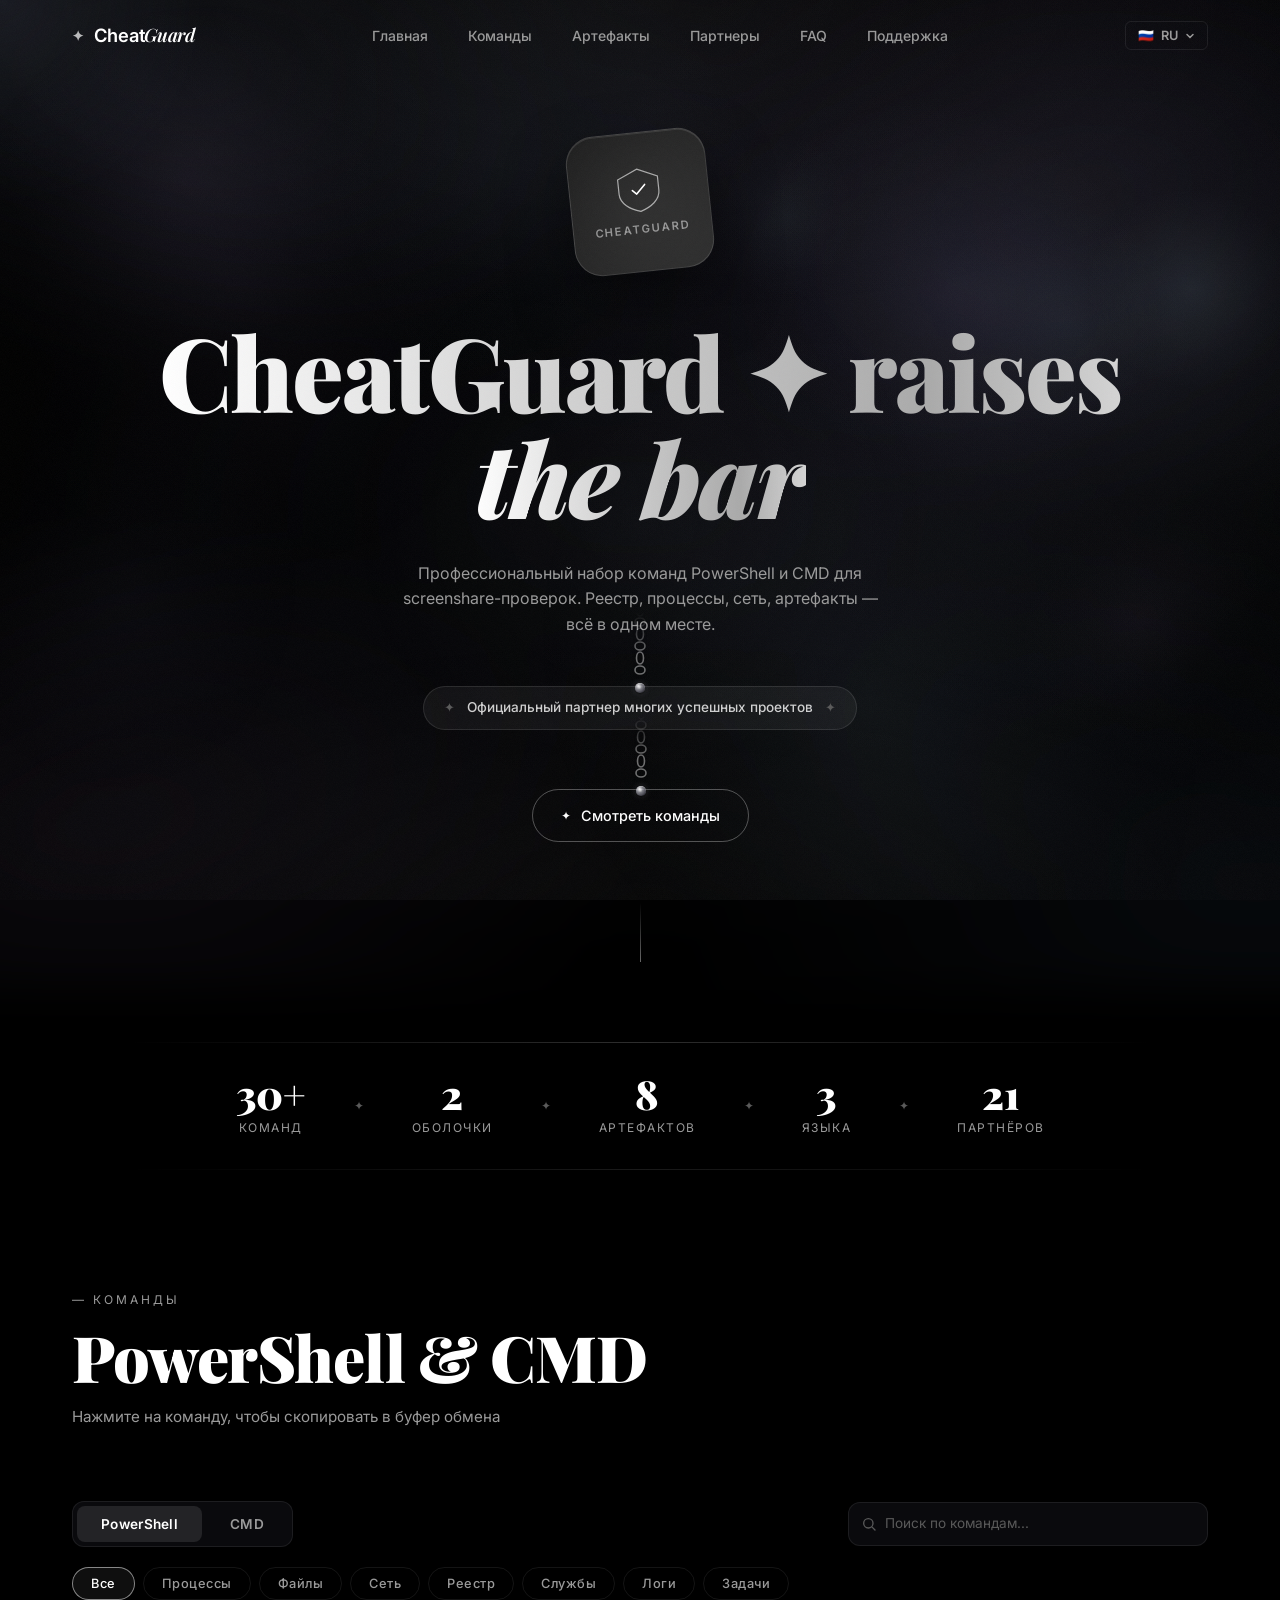
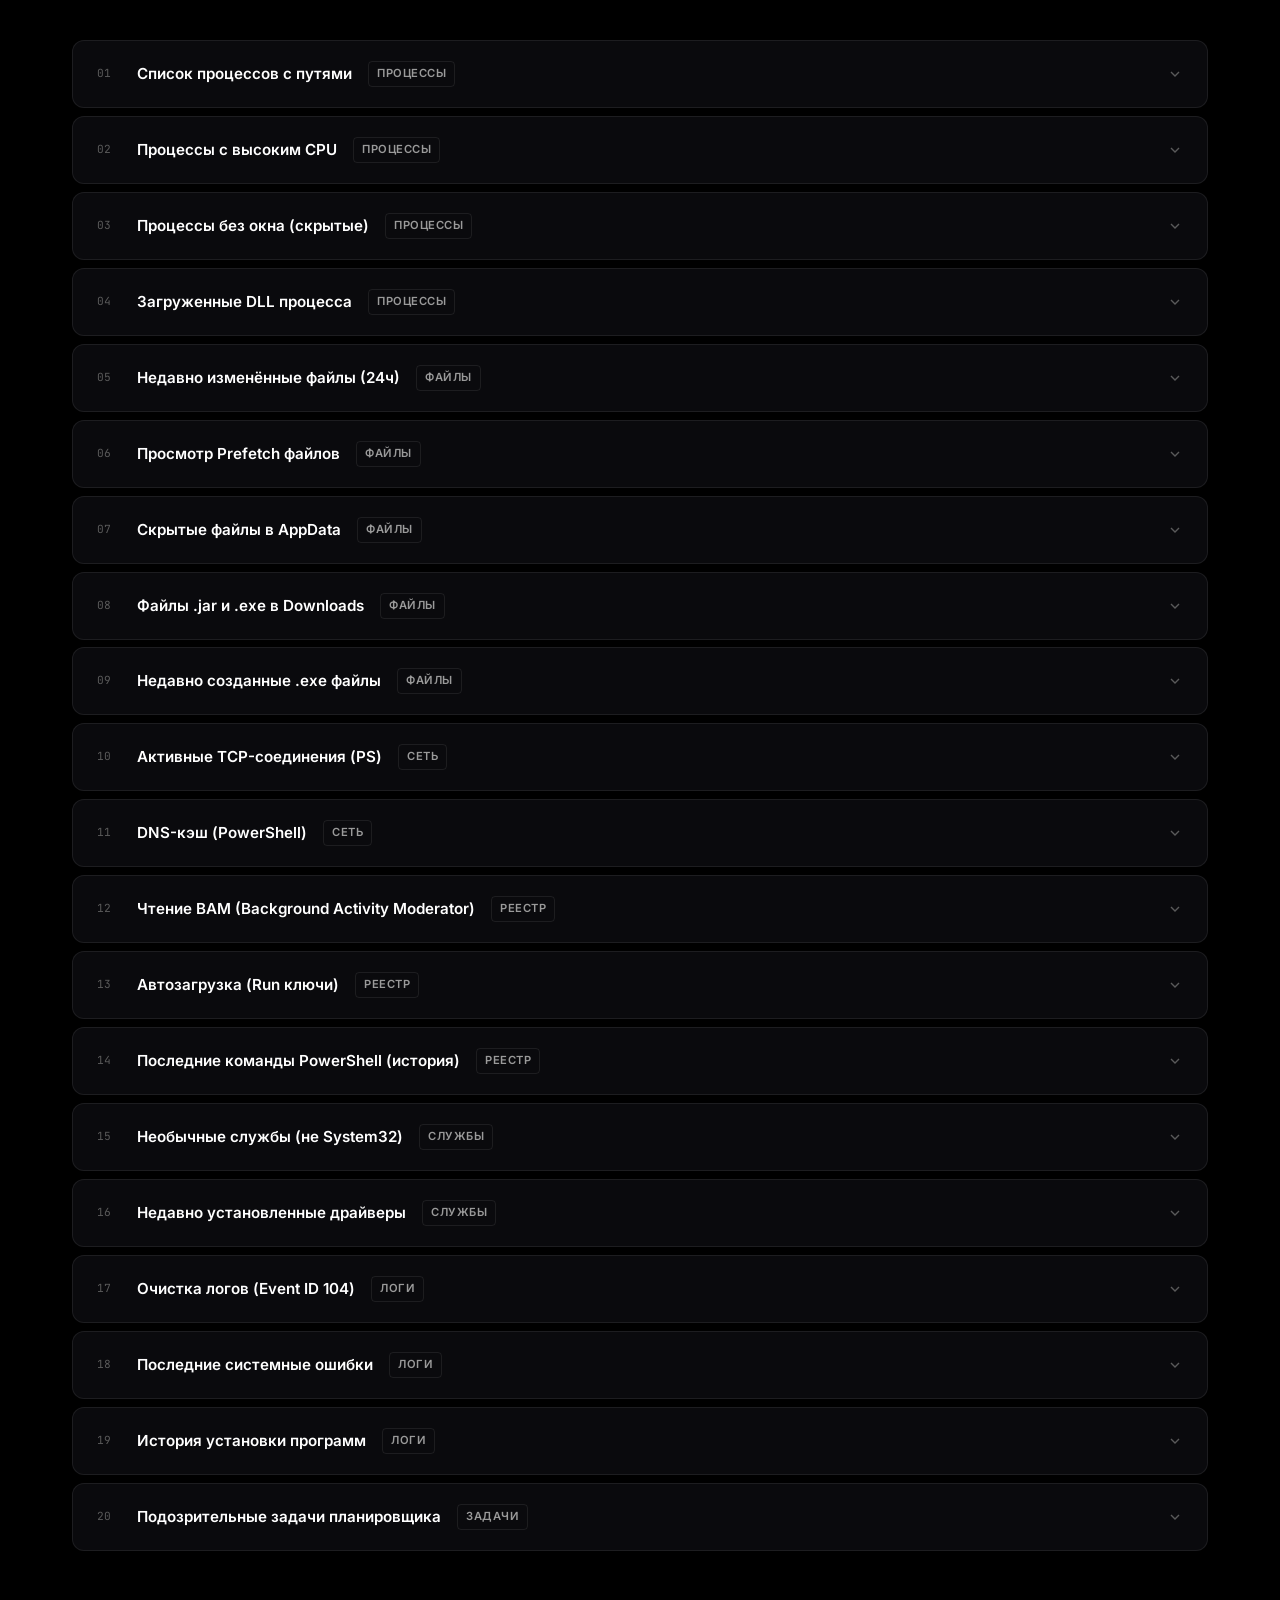
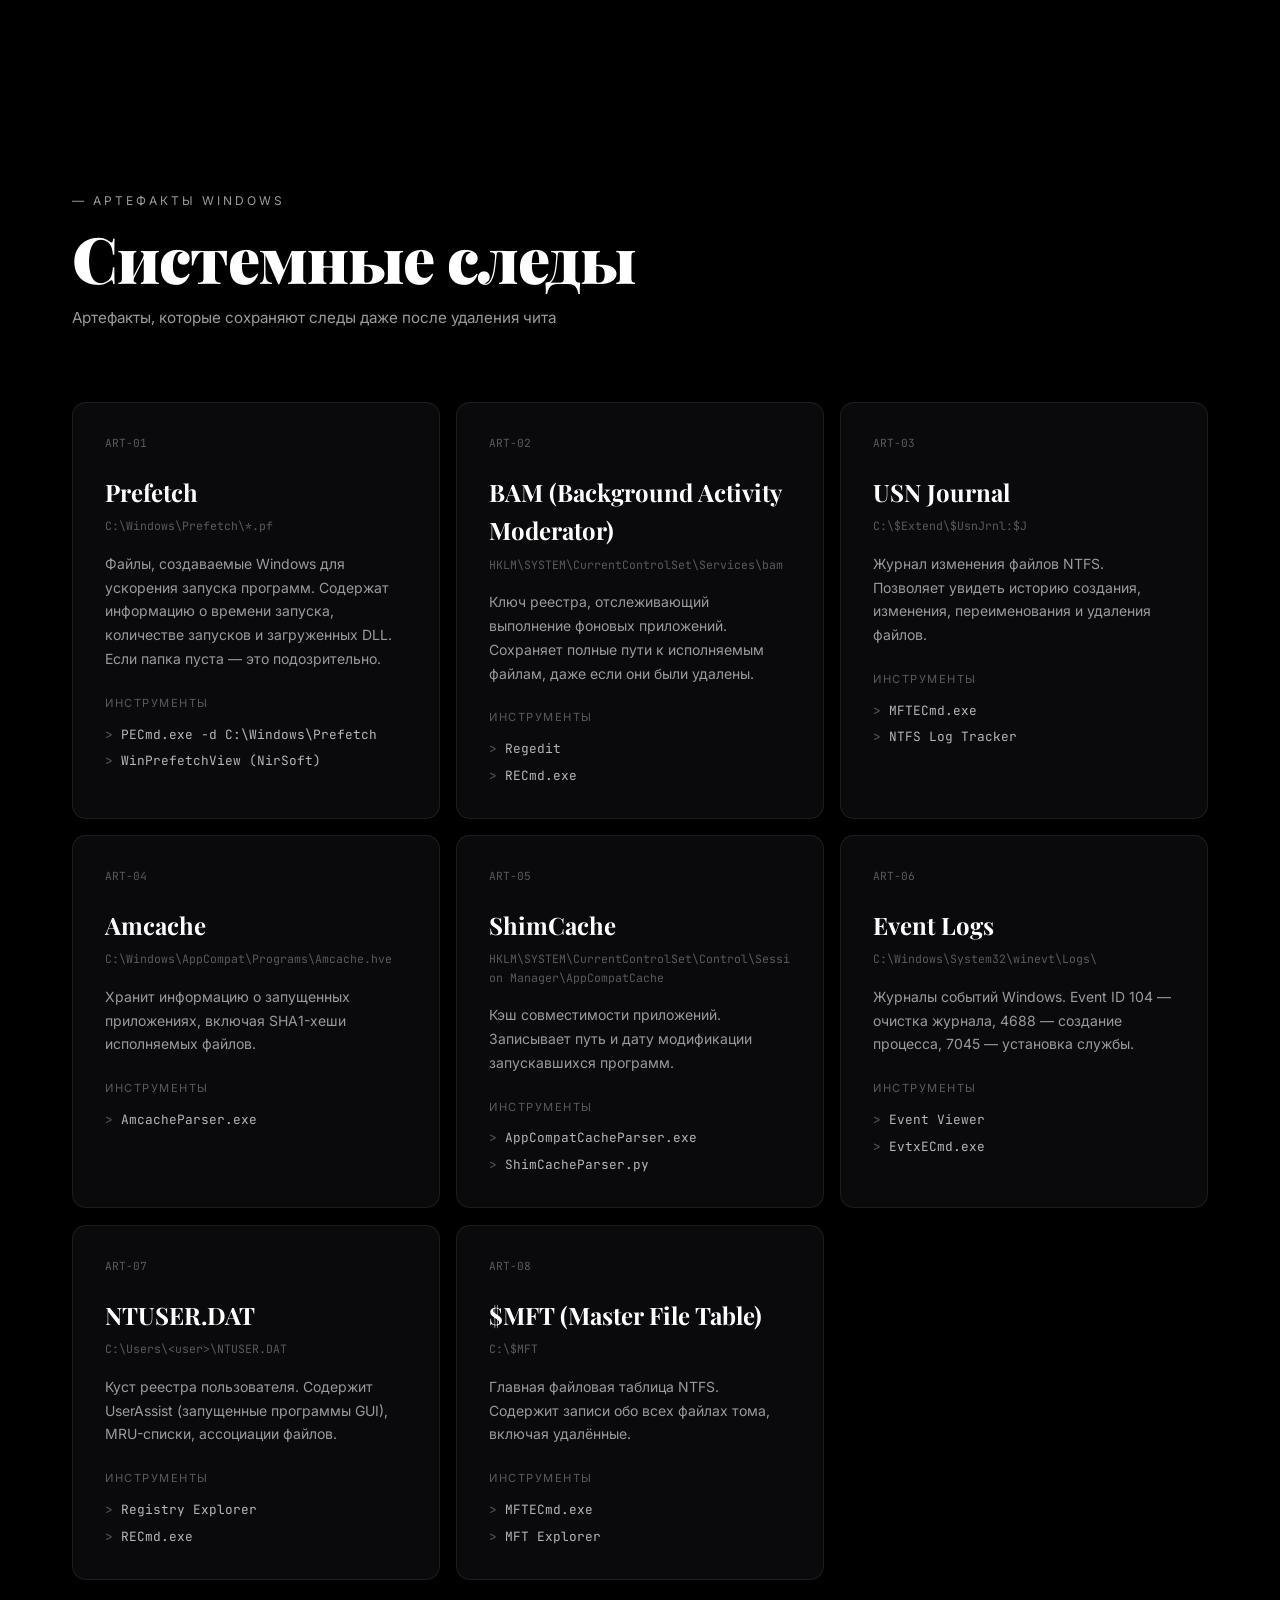
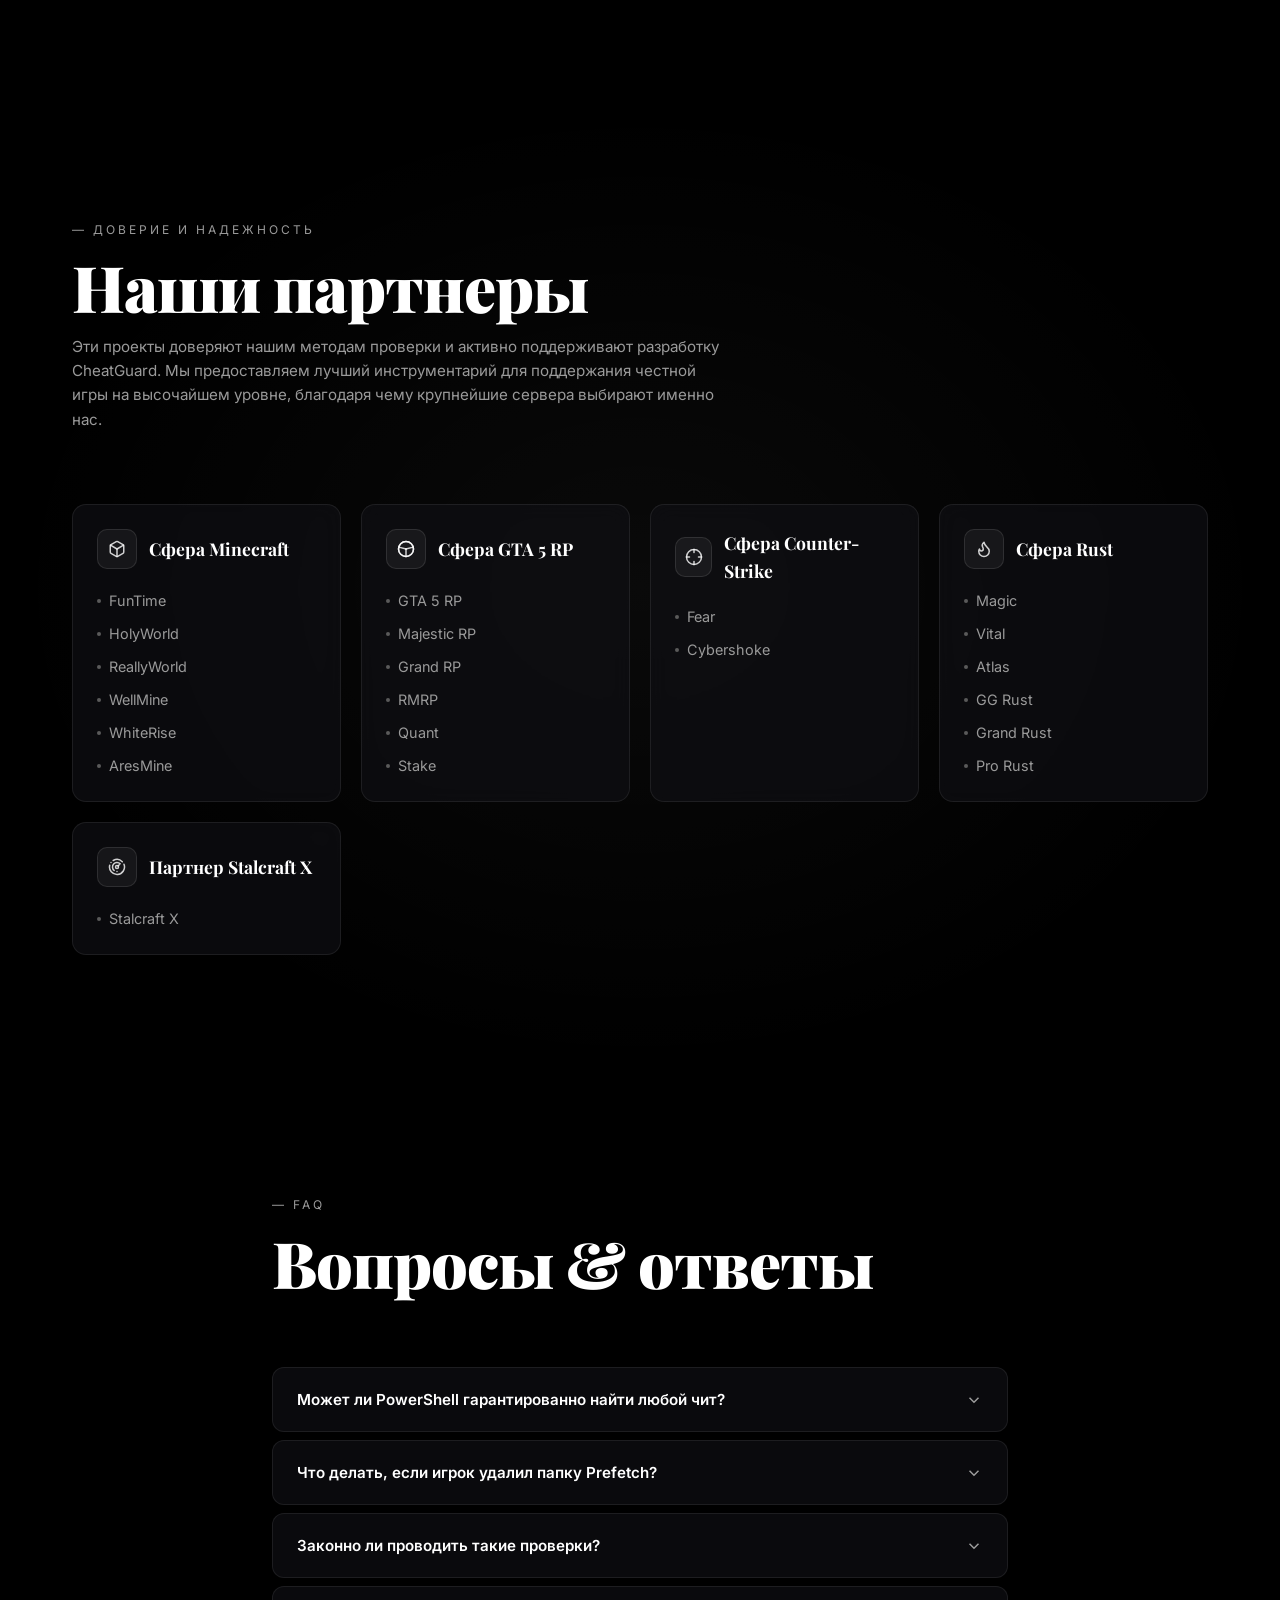
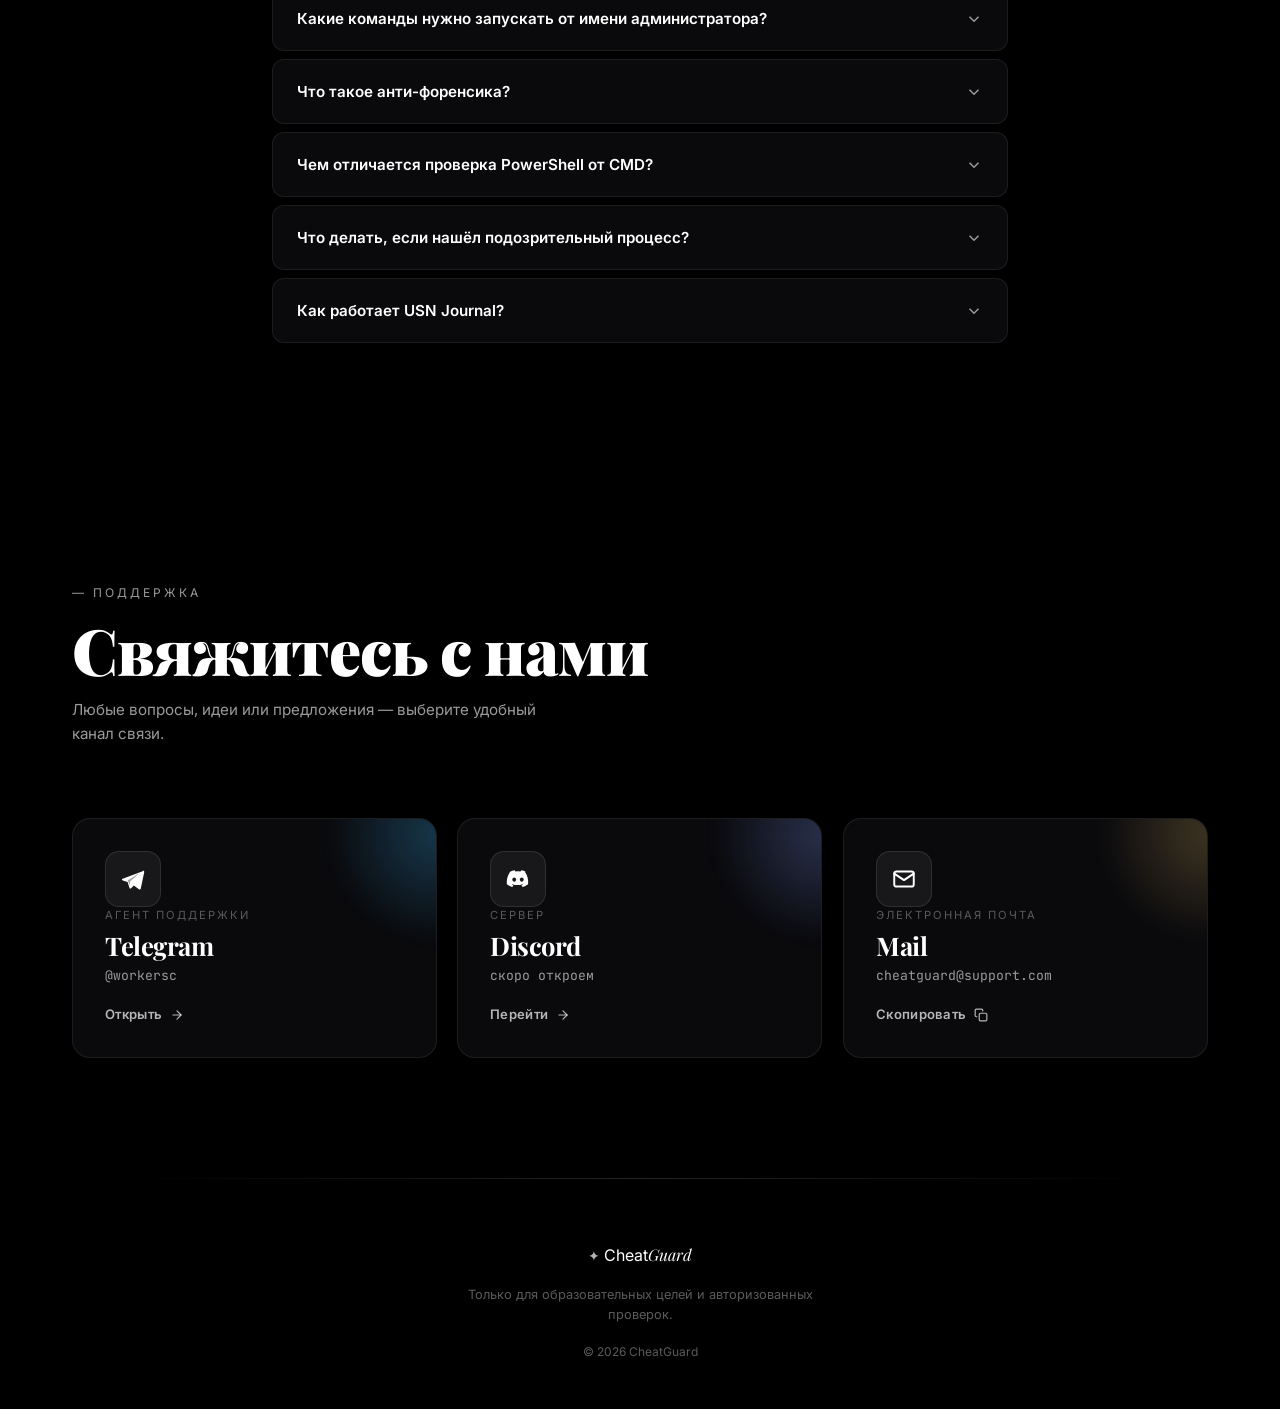
==== commit cdf1c49d: "feat(commands): add live search filter for commands section Co-authored-by: cheatguard-project <curs" ====
--- a/index.html
+++ b/index.html
@@ -152,10 +152,25 @@
                 <p class="section-sub" data-i18n="cmd_sub">Нажмите на команду, чтобы скопировать в буфер обмена</p>
             </div>
 
-            <!-- Shell tabs -->
-            <div class="shell-tabs">
-                <button class="shell-tab active" data-shell="powershell" id="tabPS">PowerShell</button>
-                <button class="shell-tab" data-shell="cmd" id="tabCMD">CMD</button>
+            <!-- Search + Shell tabs -->
+            <div class="cmd-toolbar">
+                <div class="shell-tabs">
+                    <button class="shell-tab active" data-shell="powershell" id="tabPS">PowerShell</button>
+                    <button class="shell-tab" data-shell="cmd" id="tabCMD">CMD</button>
+                </div>
+                <div class="cmd-search">
+                    <svg class="cmd-search-icon" width="16" height="16" viewBox="0 0 24 24" fill="none" stroke="currentColor" stroke-width="2" stroke-linecap="round" stroke-linejoin="round" aria-hidden="true">
+                        <circle cx="11" cy="11" r="7"></circle>
+                        <line x1="21" y1="21" x2="16.65" y2="16.65"></line>
+                    </svg>
+                    <input type="text" id="cmdSearch" class="cmd-search-input" data-i18n-placeholder="cmd_search_ph" placeholder="Поиск по командам..." autocomplete="off" spellcheck="false">
+                    <button class="cmd-search-clear" id="cmdSearchClear" aria-label="Clear" type="button">
+                        <svg width="14" height="14" viewBox="0 0 24 24" fill="none" stroke="currentColor" stroke-width="2" stroke-linecap="round" stroke-linejoin="round" aria-hidden="true">
+                            <line x1="18" y1="6" x2="6" y2="18"></line>
+                            <line x1="6" y1="6" x2="18" y2="18"></line>
+                        </svg>
+                    </button>
+                </div>
             </div>
 
             <!-- Category tabs -->
--- a/style.css
+++ b/style.css
@@ -5,14 +5,14 @@
 
 :root {
     --bg: #000000;
-    --bg2: #0a0a0a;
-    --bg3: #111111;
-    --surface: #181818;
+    --bg2: rgba(12,12,14,0.55);
+    --bg3: rgba(18,18,22,0.6);
+    --surface: rgba(26,26,30,0.7);
     --border: rgba(255,255,255,0.08);
-    --border2: rgba(255,255,255,0.14);
+    --border2: rgba(255,255,255,0.18);
     --white: #ffffff;
-    --grey: #888888;
-    --grey2: #555555;
+    --grey: #9a9a9a;
+    --grey2: #5a5a5a;
     --accent: #ffffff;
     --mono: 'JetBrains Mono', monospace;
     --serif: 'Playfair Display', serif;
@@ -20,16 +20,55 @@
     --nav-h: 72px;
     --ease: cubic-bezier(0.25, 0.46, 0.45, 0.94);
     --ease-spring: cubic-bezier(0.34, 1.56, 0.64, 1);
+    --ease-out-expo: cubic-bezier(0.16, 1, 0.3, 1);
 }
 
 html { scroll-behavior: smooth; -webkit-font-smoothing: antialiased; }
 
 body {
     font-family: var(--sans);
-    background: var(--bg);
+    background: #000000;
     color: var(--white);
     overflow-x: hidden;
     line-height: 1.6;
+    position: relative;
+}
+
+/* ============================================================
+   AURORA BACKGROUND (systemdlc-style)
+   ============================================================ */
+body::before {
+    content: '';
+    position: fixed;
+    inset: -10%;
+    z-index: -2;
+    pointer-events: none;
+    background:
+        radial-gradient(ellipse 60% 45% at 20% 15%, rgba(120,130,160,0.10), transparent 60%),
+        radial-gradient(ellipse 55% 50% at 80% 25%, rgba(110,100,140,0.09), transparent 65%),
+        radial-gradient(ellipse 70% 60% at 50% 55%, rgba(80,90,120,0.07), transparent 70%),
+        radial-gradient(ellipse 55% 45% at 15% 85%, rgba(140,120,160,0.08), transparent 65%),
+        radial-gradient(ellipse 60% 55% at 90% 90%, rgba(90,110,140,0.08), transparent 65%);
+    filter: blur(20px) saturate(140%);
+    animation: auroraDrift 28s ease-in-out infinite alternate;
+}
+
+body::after {
+    content: '';
+    position: fixed;
+    inset: 0;
+    z-index: -1;
+    pointer-events: none;
+    background:
+        radial-gradient(ellipse 100% 60% at 50% 0%, rgba(255,255,255,0.04), transparent 60%),
+        radial-gradient(ellipse 100% 50% at 50% 100%, rgba(255,255,255,0.03), transparent 60%);
+}
+
+@keyframes auroraDrift {
+    0%   { transform: translate3d(0, 0, 0) scale(1); }
+    33%  { transform: translate3d(-2%, 1.5%, 0) scale(1.05); }
+    66%  { transform: translate3d(2.5%, -1%, 0) scale(1.02); }
+    100% { transform: translate3d(-1%, 2%, 0) scale(1.08); }
 }
 
 a { color: inherit; text-decoration: none; }
@@ -52,13 +91,15 @@
    ============================================================ */
 .cursor-glow {
     position: fixed;
-    width: 300px; height: 300px;
+    width: 420px; height: 420px;
     border-radius: 50%;
-    background: radial-gradient(circle, rgba(255,255,255,0.05) 0%, transparent 70%);
+    background: radial-gradient(circle, rgba(160, 180, 220, 0.10) 0%, rgba(160,180,220,0.04) 35%, transparent 70%);
     pointer-events: none;
     transform: translate(-50%, -50%);
     transition: transform 0.1s linear;
     z-index: 0;
+    mix-blend-mode: screen;
+    filter: blur(2px);
 }
 
 /* ============================================================
@@ -355,16 +396,18 @@
    ============================================================ */
 .stats-bar {
     position: relative; z-index: 1;
-    border-top: 1px solid var(--border);
-    border-bottom: 1px solid var(--border);
-    background: var(--bg2);
+    background: transparent;
     overflow: hidden;
 }
 .stats-bar::before {
     content: '';
-    position: absolute; top: 0; left: -100%; width: 200%; height: 1px;
-    background: linear-gradient(90deg, transparent, rgba(255,255,255,0.2), transparent);
-    animation: scanLine 4s linear infinite;
+    position: absolute; top: 0; left: 10%; right: 10%; height: 1px;
+    background: linear-gradient(90deg, transparent, rgba(255,255,255,0.18), transparent);
+}
+.stats-bar::after {
+    content: '';
+    position: absolute; bottom: 0; left: 10%; right: 10%; height: 1px;
+    background: linear-gradient(90deg, transparent, rgba(255,255,255,0.10), transparent);
 }
 @keyframes scanLine {
     from { transform: translateX(0); }
@@ -428,13 +471,71 @@
 /* ============================================================
    COMMANDS SECTION
    ============================================================ */
-.commands-section { background: var(--bg); }
+.commands-section { background: transparent; }
+
+/* Toolbar: shell tabs + search */
+.cmd-toolbar {
+    display: flex; align-items: center; justify-content: space-between;
+    gap: 16px; flex-wrap: wrap;
+    margin-bottom: 20px;
+}
+.cmd-toolbar .shell-tabs { margin-bottom: 0; }
+
+/* Search */
+.cmd-search {
+    position: relative;
+    display: flex; align-items: center;
+    flex: 1; max-width: 360px;
+    min-width: 220px;
+    background: var(--bg3);
+    backdrop-filter: blur(8px);
+    -webkit-backdrop-filter: blur(8px);
+    border: 1px solid var(--border);
+    border-radius: 12px;
+    padding: 0 12px;
+    transition: border-color 0.25s var(--ease), background 0.25s var(--ease), box-shadow 0.25s var(--ease);
+}
+.cmd-search:focus-within {
+    border-color: rgba(255,255,255,0.32);
+    background: var(--surface);
+    box-shadow: 0 8px 30px rgba(0,0,0,0.35);
+}
+.cmd-search-icon {
+    color: var(--grey2);
+    flex-shrink: 0;
+    transition: color 0.25s var(--ease);
+}
+.cmd-search:focus-within .cmd-search-icon { color: white; }
+.cmd-search-input {
+    flex: 1;
+    background: transparent;
+    border: none; outline: none;
+    color: white;
+    font: inherit;
+    font-size: 0.85rem;
+    padding: 10px 8px;
+    min-width: 0;
+}
+.cmd-search-input::placeholder { color: var(--grey2); }
+.cmd-search-clear {
+    background: transparent; border: none;
+    color: var(--grey2);
+    padding: 4px;
+    border-radius: 6px;
+    cursor: pointer;
+    display: none;
+    transition: color 0.2s var(--ease), background 0.2s var(--ease);
+}
+.cmd-search-clear:hover { color: white; background: rgba(255,255,255,0.08); }
+.cmd-search.has-value .cmd-search-clear { display: inline-flex; }
 
 /* Shell tabs */
 .shell-tabs {
     display: flex; gap: 4px;
     margin-bottom: 20px;
     background: var(--bg3);
+    backdrop-filter: blur(8px);
+    -webkit-backdrop-filter: blur(8px);
     border: 1px solid var(--border);
     border-radius: 12px;
     padding: 4px;
@@ -477,26 +578,27 @@
 /* Command card */
 .cmd-card {
     background: var(--bg3);
+    backdrop-filter: blur(10px);
+    -webkit-backdrop-filter: blur(10px);
     border: 1px solid var(--border);
     border-radius: 12px;
     overflow: hidden;
-    transition: border-color 0.3s var(--ease), background 0.3s var(--ease), transform 0.3s var(--ease), box-shadow 0.3s var(--ease);
+    position: relative;
     animation: fadeSlideIn 0.4s var(--ease) both;
 }
 .cmd-card:hover {
     border-color: var(--border2);
     background: var(--surface);
-    transform: translateX(4px);
-    box-shadow: -4px 0 0 rgba(255,255,255,0.15);
+    box-shadow: 0 8px 30px rgba(0,0,0,0.4);
 }
 .cmd-card.open {
-    border-color: rgba(255,255,255,0.2);
-    box-shadow: 0 4px 20px rgba(0,0,0,0.4);
+    border-color: rgba(255,255,255,0.22);
+    box-shadow: 0 12px 40px rgba(0,0,0,0.5);
 }
 
 @keyframes fadeSlideIn {
-    from { opacity: 0; transform: translateY(12px); }
-    to { opacity: 1; transform: translateY(0); }
+    from { opacity: 0; translate: 0 12px; filter: blur(4px); }
+    to { opacity: 1; translate: 0 0; filter: blur(0); }
 }
 
 .cmd-header {
@@ -575,7 +677,7 @@
 /* ============================================================
    ARTIFACTS
    ============================================================ */
-.artifacts-section { background: var(--bg2); }
+.artifacts-section { background: transparent; }
 
 .artifacts-grid {
     display: grid;
@@ -585,10 +687,11 @@
 
 .art-card {
     background: var(--bg3);
+    backdrop-filter: blur(10px);
+    -webkit-backdrop-filter: blur(10px);
     border: 1px solid var(--border);
-    border-radius: 12px;
+    border-radius: 14px;
     padding: 32px;
-    transition: all 0.4s var(--ease);
     position: relative; overflow: hidden;
 }
 .art-card::before {
@@ -608,8 +711,7 @@
 }
 .art-card:hover {
     border-color: var(--border2);
-    transform: translateY(-4px);
-    box-shadow: 0 12px 40px rgba(0,0,0,0.3);
+    box-shadow: 0 20px 50px rgba(0,0,0,0.45);
 }
 .art-card:hover::before { opacity: 1; }
 .art-card:hover::after { transform: scale(1.5); opacity: 0.8; }
@@ -653,7 +755,7 @@
 /* ============================================================
    FAQ
    ============================================================ */
-.faq-section { background: var(--bg); }
+.faq-section { background: transparent; }
 
 .faq-container { max-width: 800px; }
 
@@ -664,10 +766,12 @@
     border-radius: 12px;
     overflow: hidden;
     background: var(--bg3);
-    transition: all 0.3s var(--ease);
-}
-.faq-item:hover { border-color: var(--border2); transform: translateX(4px); }
-.faq-item.open { border-color: rgba(255,255,255,0.2); box-shadow: 0 4px 20px rgba(0,0,0,0.3); }
+    backdrop-filter: blur(10px);
+    -webkit-backdrop-filter: blur(10px);
+    position: relative;
+}
+.faq-item:hover { border-color: var(--border2); box-shadow: 0 8px 30px rgba(0,0,0,0.35); }
+.faq-item.open { border-color: rgba(255,255,255,0.22); box-shadow: 0 12px 40px rgba(0,0,0,0.45); }
 
 .faq-q {
     width: 100%;
@@ -701,10 +805,14 @@
    FOOTER
    ============================================================ */
 .footer {
-    border-top: 1px solid var(--border);
-    background: var(--bg);
-    padding: 48px 32px;
+    background: transparent;
+    padding: 64px 32px 48px;
     position: relative; z-index: 1;
+}
+.footer::before {
+    content: '';
+    position: absolute; top: 0; left: 10%; right: 10%; height: 1px;
+    background: linear-gradient(90deg, transparent, rgba(255,255,255,0.14), transparent);
 }
 .footer-inner {
     max-width: 1200px; margin: 0 auto;
@@ -721,20 +829,127 @@
 /* ============================================================
    TOAST
    ============================================================ */
+/* === TOAST (fancy) === */
 .toast {
-    position: fixed; bottom: 28px; right: 28px;
-    display: flex; align-items: center; gap: 8px;
-    background: rgba(255,255,255,0.12);
-    backdrop-filter: blur(12px);
-    border: 1px solid rgba(255,255,255,0.2);
-    padding: 12px 18px;
-    border-radius: 8px;
-    font-size: 0.85rem; font-weight: 500;
-    z-index: 1000;
-    transform: translateY(80px); opacity: 0;
-    transition: all 0.4s var(--ease-spring);
-}
-.toast.show { transform: translateY(0); opacity: 1; }
+    position: fixed; bottom: 32px; right: 32px;
+    display: flex; align-items: center; gap: 14px;
+    padding: 14px 26px 14px 18px;
+    background: linear-gradient(135deg, rgba(40,42,48,0.92), rgba(18,18,22,0.92));
+    backdrop-filter: blur(24px) saturate(160%);
+    -webkit-backdrop-filter: blur(24px) saturate(160%);
+    border: 1px solid rgba(255,255,255,0.14);
+    border-radius: 16px;
+    font-size: 0.92rem; font-weight: 600; color: #fff;
+    letter-spacing: 0.2px;
+    z-index: 1500;
+    opacity: 0;
+    translate: 0 40px;
+    scale: 0.85;
+    transition:
+        opacity 0.35s var(--ease),
+        translate 0.55s cubic-bezier(.34,1.56,.64,1),
+        scale 0.55s cubic-bezier(.34,1.56,.64,1);
+    box-shadow:
+        0 22px 60px rgba(0,0,0,0.55),
+        0 0 0 1px rgba(255,255,255,0.04) inset,
+        0 0 70px rgba(74, 222, 128, 0.18);
+    overflow: visible;
+    pointer-events: none;
+}
+.toast.show { opacity: 1; translate: 0 0; scale: 1; }
+
+/* Gradient border ring */
+.toast::before {
+    content: '';
+    position: absolute; inset: -1px;
+    border-radius: inherit;
+    padding: 1px;
+    background: linear-gradient(135deg, rgba(74,222,128,0.6), rgba(255,255,255,0.15) 30%, rgba(255,255,255,0.04) 60%, rgba(74,222,128,0.3));
+    -webkit-mask: linear-gradient(#000 0 0) content-box, linear-gradient(#000 0 0);
+            mask: linear-gradient(#000 0 0) content-box, linear-gradient(#000 0 0);
+    -webkit-mask-composite: xor;
+            mask-composite: exclude;
+    opacity: 0;
+    pointer-events: none;
+}
+.toast.show::before { animation: toastBorder 1.6s ease-out; }
+@keyframes toastBorder {
+    0% { opacity: 0; }
+    20% { opacity: 1; }
+    100% { opacity: 0; }
+}
+
+.toast-check {
+    position: relative;
+    width: 30px; height: 30px;
+    border-radius: 50%;
+    background: linear-gradient(135deg, #4ade80 0%, #16a34a 100%);
+    display: flex; align-items: center; justify-content: center;
+    color: #062f12;
+    flex-shrink: 0;
+    box-shadow:
+        0 6px 18px rgba(34,197,94,0.45),
+        inset 0 1px 0 rgba(255,255,255,0.4);
+    transform: scale(0);
+}
+.toast.show .toast-check { animation: toastCheckPop 0.55s cubic-bezier(.34,1.56,.64,1) forwards; }
+@keyframes toastCheckPop {
+    0%   { transform: scale(0) rotate(-90deg); }
+    60%  { transform: scale(1.25) rotate(8deg); }
+    100% { transform: scale(1) rotate(0); }
+}
+.toast-check svg { stroke-dasharray: 32; stroke-dashoffset: 32; }
+.toast.show .toast-check svg { animation: toastCheckDraw 0.45s 0.25s cubic-bezier(.65,0,.35,1) forwards; }
+@keyframes toastCheckDraw { to { stroke-dashoffset: 0; } }
+
+/* Ripple ring expanding from check */
+.toast-ripple {
+    position: absolute;
+    top: 50%; left: 33px;
+    width: 30px; height: 30px;
+    border-radius: 50%;
+    border: 2px solid rgba(74,222,128,0.65);
+    transform: translate(-50%, -50%) scale(0.5);
+    opacity: 0;
+    pointer-events: none;
+}
+.toast.show .toast-ripple { animation: toastRipple 0.9s 0.18s ease-out; }
+@keyframes toastRipple {
+    0%   { opacity: 1; transform: translate(-50%, -50%) scale(0.4); }
+    100% { opacity: 0; transform: translate(-50%, -50%) scale(3.2); }
+}
+
+/* Sparks shooting out from check */
+.toast-sparks {
+    position: absolute;
+    top: 50%; left: 33px;
+    width: 0; height: 0;
+    pointer-events: none;
+}
+.toast-sparks i {
+    position: absolute;
+    top: 0; left: 0;
+    width: 4px; height: 4px;
+    border-radius: 50%;
+    background: #4ade80;
+    box-shadow: 0 0 8px #4ade80, 0 0 14px rgba(74,222,128,0.6);
+    opacity: 0;
+    transform: translate(-50%, -50%);
+}
+.toast.show .toast-sparks i { animation: toastSpark 0.85s 0.22s cubic-bezier(.16,1,.3,1) forwards; }
+.toast-sparks i:nth-child(1) { --sx: 26px;  --sy: -26px; }
+.toast-sparks i:nth-child(2) { --sx: 34px;  --sy: 0px;   }
+.toast-sparks i:nth-child(3) { --sx: 26px;  --sy: 26px;  }
+.toast-sparks i:nth-child(4) { --sx: -26px; --sy: 26px;  }
+.toast-sparks i:nth-child(5) { --sx: -34px; --sy: 0px;   }
+.toast-sparks i:nth-child(6) { --sx: -26px; --sy: -26px; }
+@keyframes toastSpark {
+    0%   { opacity: 0; transform: translate(-50%, -50%) scale(0); }
+    15%  { opacity: 1; transform: translate(calc(-50% + var(--sx) * 0.25), calc(-50% + var(--sy) * 0.25)) scale(1); }
+    100% { opacity: 0; transform: translate(calc(-50% + var(--sx)), calc(-50% + var(--sy))) scale(0.2); }
+}
+
+.toast-text { white-space: nowrap; }
 
 /* ============================================================
    ANIMATIONS & SCROLL REVEAL
@@ -746,16 +961,19 @@
 
 .reveal {
     opacity: 0;
-    transform: translateY(32px);
-    transition: opacity 0.7s var(--ease), transform 0.7s var(--ease);
+    translate: 0 28px;
+    filter: blur(6px);
+    transition: opacity 0.8s var(--ease-out-expo), translate 0.8s var(--ease-out-expo), filter 0.8s var(--ease-out-expo);
 }
 .reveal.visible {
     opacity: 1;
-    transform: translateY(0);
+    translate: 0 0;
+    filter: blur(0);
 }
 
 /* Stagger for grid items */
 .art-card { transition-delay: calc(var(--i, 0) * 0.07s); }
+.support-card.reveal { transition-delay: calc(var(--i, 0) * 0.12s); }
 
 /* ============================================================
    SCROLLBAR
@@ -767,7 +985,7 @@
 /* ============================================================
    PARTNERS
    ============================================================ */
-.partners-section { position: relative; background: var(--bg); border-top: 1px solid var(--border); overflow: hidden; }
+.partners-section { position: relative; background: transparent; overflow: hidden; }
 
 .partners-bg {
     position: absolute;
@@ -793,10 +1011,73 @@
     border: 1px solid rgba(255,255,255,0.1);
     border-radius: 50px;
     font-size: 0.85rem; font-weight: 500; color: rgba(255,255,255,0.8);
-    margin-bottom: 48px;
+    margin: 0;
     animation: fadeIn 1s var(--ease) 0.4s both;
 }
 .partner-star { color: var(--grey2); font-size: 0.8rem; animation: twinkle 3s infinite ease-in-out; }
+
+/* ============================================================
+   HANG / CHAIN SYSTEM — element suspended from chain
+   ============================================================ */
+.hang {
+    display: inline-block;
+    position: relative;
+    transform-origin: top center;
+    will-change: transform;
+}
+.hang.hang-1 { margin-bottom: 60px; animation: hangSwing 6.5s ease-in-out infinite; }
+.hang.hang-2 { animation: hangSwing 5.8s ease-in-out -2.3s infinite; }
+
+@keyframes hangSwing {
+    0%, 100% { transform: rotate(-1.4deg); }
+    50%      { transform: rotate(1.4deg); }
+}
+
+/* Chain — SVG with 6 interlocking links, fades into nothing at the top */
+.chain {
+    position: absolute;
+    left: 50%;
+    bottom: calc(100% + 4px);
+    width: 14px;
+    height: 70px;
+    transform: translateX(-50%);
+    pointer-events: none;
+    background-image: url("data:image/svg+xml;charset=utf-8,%3Csvg xmlns='http://www.w3.org/2000/svg' viewBox='0 0 14 80' fill='none' stroke='%23ffffff' stroke-opacity='0.42' stroke-width='1.6' stroke-linecap='round'%3E%3Cellipse cx='7' cy='8' rx='3.5' ry='6'/%3E%3Cellipse cx='7' cy='20' rx='5' ry='4'/%3E%3Cellipse cx='7' cy='32' rx='3.5' ry='6'/%3E%3Cellipse cx='7' cy='44' rx='5' ry='4'/%3E%3Cellipse cx='7' cy='56' rx='3.5' ry='6'/%3E%3Cellipse cx='7' cy='68' rx='5' ry='4'/%3E%3C/svg%3E");
+    background-repeat: no-repeat;
+    background-position: center bottom;
+    background-size: 14px 80px;
+    -webkit-mask-image: linear-gradient(to bottom, transparent 0%, rgba(0,0,0,0.4) 25%, #000 60%);
+            mask-image: linear-gradient(to bottom, transparent 0%, rgba(0,0,0,0.4) 25%, #000 60%);
+    filter: drop-shadow(0 1px 1.5px rgba(0,0,0,0.6));
+}
+
+/* Bolt / rivet — anchors the chain to the element's top edge */
+.chain-bolt {
+    position: absolute;
+    top: -3px;
+    left: 50%;
+    transform: translateX(-50%);
+    width: 10px; height: 10px;
+    border-radius: 50%;
+    background:
+        radial-gradient(circle at 35% 30%, rgba(255,255,255,0.95), rgba(180,180,190,0.7) 35%, rgba(60,60,70,0.95) 75%, rgba(30,30,35,1));
+    box-shadow:
+        0 1px 2px rgba(0,0,0,0.7),
+        inset 0 0.5px 0.5px rgba(255,255,255,0.6),
+        0 0 6px rgba(180,180,200,0.25);
+    pointer-events: none;
+    z-index: 3;
+}
+.chain-bolt::after {
+    content: '';
+    position: absolute;
+    inset: 3px;
+    border-radius: 50%;
+    background: radial-gradient(circle at 35% 30%, rgba(255,255,255,0.4), transparent 60%);
+}
+
+/* When user hovers the hanging element, suspend the swing for a moment */
+.hang:hover { animation-play-state: paused; }
 
 .partners-grid {
     display: grid;
@@ -806,15 +1087,16 @@
 
 .partner-category-card {
     background: var(--bg3);
+    backdrop-filter: blur(10px);
+    -webkit-backdrop-filter: blur(10px);
     border: 1px solid var(--border);
-    border-radius: 12px;
+    border-radius: 14px;
     padding: 24px;
-    transition: all 0.4s var(--ease);
+    position: relative; overflow: hidden;
 }
 .partner-category-card:hover {
     border-color: var(--border2);
-    transform: translateY(-4px);
-    box-shadow: 0 12px 30px rgba(0,0,0,0.4);
+    box-shadow: 0 20px 45px rgba(0,0,0,0.45);
     background: var(--surface);
 }
 
@@ -859,6 +1141,214 @@
 }
 .partner-category-card:hover .partner-list li { color: rgba(255,255,255,0.9); }
 .partner-category-card:hover .partner-list li::before { background: var(--white); }
+
+/* ============================================================
+   TILT TILES — bend-under-cursor 3D system
+   ============================================================ */
+.tilt {
+    --rx: 0deg;
+    --ry: 0deg;
+    --mx: 50%;
+    --my: 50%;
+    --lift: 0px;
+    --tilt-mult: 1;
+    transform-style: preserve-3d;
+    transform:
+        perspective(900px)
+        rotateX(var(--rx))
+        rotateY(var(--ry))
+        translate3d(0, 0, var(--lift));
+    transition:
+        transform 0.6s cubic-bezier(0.16, 1, 0.3, 1),
+        border-color 0.4s var(--ease),
+        background 0.4s var(--ease),
+        box-shadow 0.4s var(--ease);
+    will-change: transform;
+}
+.tilt.tilting {
+    transition:
+        transform 0.08s linear,
+        border-color 0.4s var(--ease),
+        background 0.4s var(--ease),
+        box-shadow 0.4s var(--ease);
+}
+
+/* Cursor highlight overlay (specular) */
+.tilt::after {
+    content: '';
+    position: absolute;
+    inset: 0;
+    border-radius: inherit;
+    pointer-events: none;
+    background:
+        radial-gradient(
+            circle 320px at var(--mx) var(--my),
+            rgba(255, 255, 255, 0.14),
+            rgba(255, 255, 255, 0.05) 30%,
+            transparent 60%
+        );
+    opacity: 0;
+    transition: opacity 0.5s var(--ease);
+    mix-blend-mode: screen;
+    z-index: 1;
+}
+.tilt:hover::after { opacity: 1; }
+
+/* Inner depression — subtle dark spot at the cursor for the "bend" illusion */
+.tilt > * { position: relative; z-index: 2; }
+
+/* Stronger tilt for big rectangular tiles (artifacts, partners, support) */
+.art-card.tilt,
+.partner-category-card.tilt,
+.support-card.tilt { --tilt-mult: 1.3; }
+
+/* ============================================================
+   SUPPORT SECTION
+   ============================================================ */
+.support-section { background: transparent; position: relative; }
+
+.support-grid {
+    display: grid;
+    grid-template-columns: repeat(3, 1fr);
+    gap: 20px;
+    margin-top: 16px;
+}
+
+.support-card {
+    position: relative;
+    display: flex;
+    flex-direction: column;
+    justify-content: space-between;
+    min-height: 240px;
+    padding: 32px;
+    background: var(--bg3);
+    backdrop-filter: blur(12px);
+    -webkit-backdrop-filter: blur(12px);
+    border: 1px solid var(--border);
+    border-radius: 18px;
+    overflow: hidden;
+    text-decoration: none;
+    color: inherit;
+    cursor: pointer;
+    isolation: isolate;
+}
+
+.support-card::before {
+    content: '';
+    position: absolute;
+    inset: -1px;
+    border-radius: inherit;
+    padding: 1px;
+    background: linear-gradient(135deg, rgba(255,255,255,0.18), transparent 40%, transparent 60%, rgba(255,255,255,0.08));
+    -webkit-mask: linear-gradient(#000 0 0) content-box, linear-gradient(#000 0 0);
+            mask: linear-gradient(#000 0 0) content-box, linear-gradient(#000 0 0);
+    -webkit-mask-composite: xor;
+            mask-composite: exclude;
+    opacity: 0.4;
+    pointer-events: none;
+    z-index: 0;
+}
+
+.support-card .support-glow {
+    position: absolute;
+    top: -40%;
+    right: -30%;
+    width: 220px;
+    height: 220px;
+    border-radius: 50%;
+    background: radial-gradient(circle, var(--support-color, rgba(255,255,255,0.18)), transparent 70%);
+    filter: blur(8px);
+    opacity: 0.55;
+    transition: opacity 0.5s var(--ease), transform 0.7s var(--ease);
+    z-index: 0;
+    pointer-events: none;
+}
+.support-card:hover .support-glow {
+    opacity: 0.95;
+    transform: scale(1.15) translate(-10px, 10px);
+}
+
+.support-icon-wrap {
+    width: 56px;
+    height: 56px;
+    border-radius: 14px;
+    background: rgba(255,255,255,0.06);
+    border: 1px solid rgba(255,255,255,0.1);
+    display: flex;
+    align-items: center;
+    justify-content: center;
+    transition: background 0.4s var(--ease), border-color 0.4s var(--ease), transform 0.5s var(--ease-spring);
+    flex-shrink: 0;
+}
+.support-card:hover .support-icon-wrap {
+    background: rgba(255,255,255,0.12);
+    border-color: rgba(255,255,255,0.25);
+    transform: scale(1.08) rotate(-4deg);
+}
+.support-icon-wrap svg { width: 26px; height: 26px; color: #fff; }
+
+.support-content {
+    display: flex;
+    flex-direction: column;
+    gap: 6px;
+}
+.support-label {
+    font-size: 0.7rem;
+    letter-spacing: 2px;
+    text-transform: uppercase;
+    color: var(--grey2);
+}
+.support-title {
+    font-family: var(--serif);
+    font-size: 1.6rem;
+    font-weight: 700;
+    line-height: 1.1;
+    letter-spacing: -0.5px;
+    color: #fff;
+}
+.support-handle {
+    font-family: var(--mono);
+    font-size: 0.82rem;
+    color: var(--grey);
+    word-break: break-all;
+}
+
+.support-action {
+    display: inline-flex;
+    align-items: center;
+    gap: 8px;
+    margin-top: auto;
+    font-size: 0.82rem;
+    font-weight: 600;
+    letter-spacing: 0.3px;
+    color: rgba(255,255,255,0.7);
+    transition: color 0.3s var(--ease), gap 0.3s var(--ease);
+}
+.support-action svg {
+    width: 14px; height: 14px;
+    transition: transform 0.4s var(--ease-spring);
+}
+.support-card:hover .support-action {
+    color: #fff;
+    gap: 12px;
+}
+.support-card:hover .support-action svg {
+    transform: translateX(4px);
+}
+
+/* per-card accents */
+.support-card[data-type="telegram"] { --support-color: rgba(56, 161, 220, 0.55); }
+.support-card[data-type="discord"]  { --support-color: rgba(114, 137, 218, 0.55); }
+.support-card[data-type="mail"]     { --support-color: rgba(220, 180, 100, 0.45); }
+
+.support-card[data-type="telegram"]:hover .support-icon-wrap { box-shadow: 0 0 30px rgba(56,161,220,0.35); }
+.support-card[data-type="discord"]:hover  .support-icon-wrap { box-shadow: 0 0 30px rgba(114,137,218,0.40); }
+.support-card[data-type="mail"]:hover     .support-icon-wrap { box-shadow: 0 0 30px rgba(220,180,100,0.30); }
+
+.support-card:hover {
+    border-color: var(--border2);
+    box-shadow: 0 24px 50px rgba(0,0,0,0.5);
+}
 
 /* ============================================================
    RESPONSIVE
@@ -882,11 +1372,29 @@
     .hero-card { width: 110px; height: 110px; }
 }
 
+@media (max-width: 900px) {
+    .support-grid { grid-template-columns: 1fr; }
+}
+
 @media (max-width: 480px) {
     .nav-inner { padding: 0 20px; }
     .container { padding: 0 20px; }
     .shell-tabs { width: 100%; }
     .shell-tab { flex: 1; text-align: center; }
+    .cmd-toolbar { flex-direction: column; align-items: stretch; }
+    .cmd-search { max-width: none; width: 100%; }
     .artifacts-grid { grid-template-columns: 1fr; }
     .partners-grid { grid-template-columns: 1fr; }
-}
+    .support-card { padding: 24px; min-height: 200px; }
+    .support-title { font-size: 1.4rem; }
+}
+
+/* Reduced motion accessibility */
+@media (prefers-reduced-motion: reduce) {
+    body::before { animation: none; }
+    .tilt { transition: border-color 0.3s, box-shadow 0.3s; transform: none !important; }
+    .tilt::after { display: none; }
+    .hero-card { animation: none; }
+    .hero-orb { animation: none; }
+    *, *::before, *::after { animation-duration: 0.01ms !important; transition-duration: 0.01ms !important; }
+}
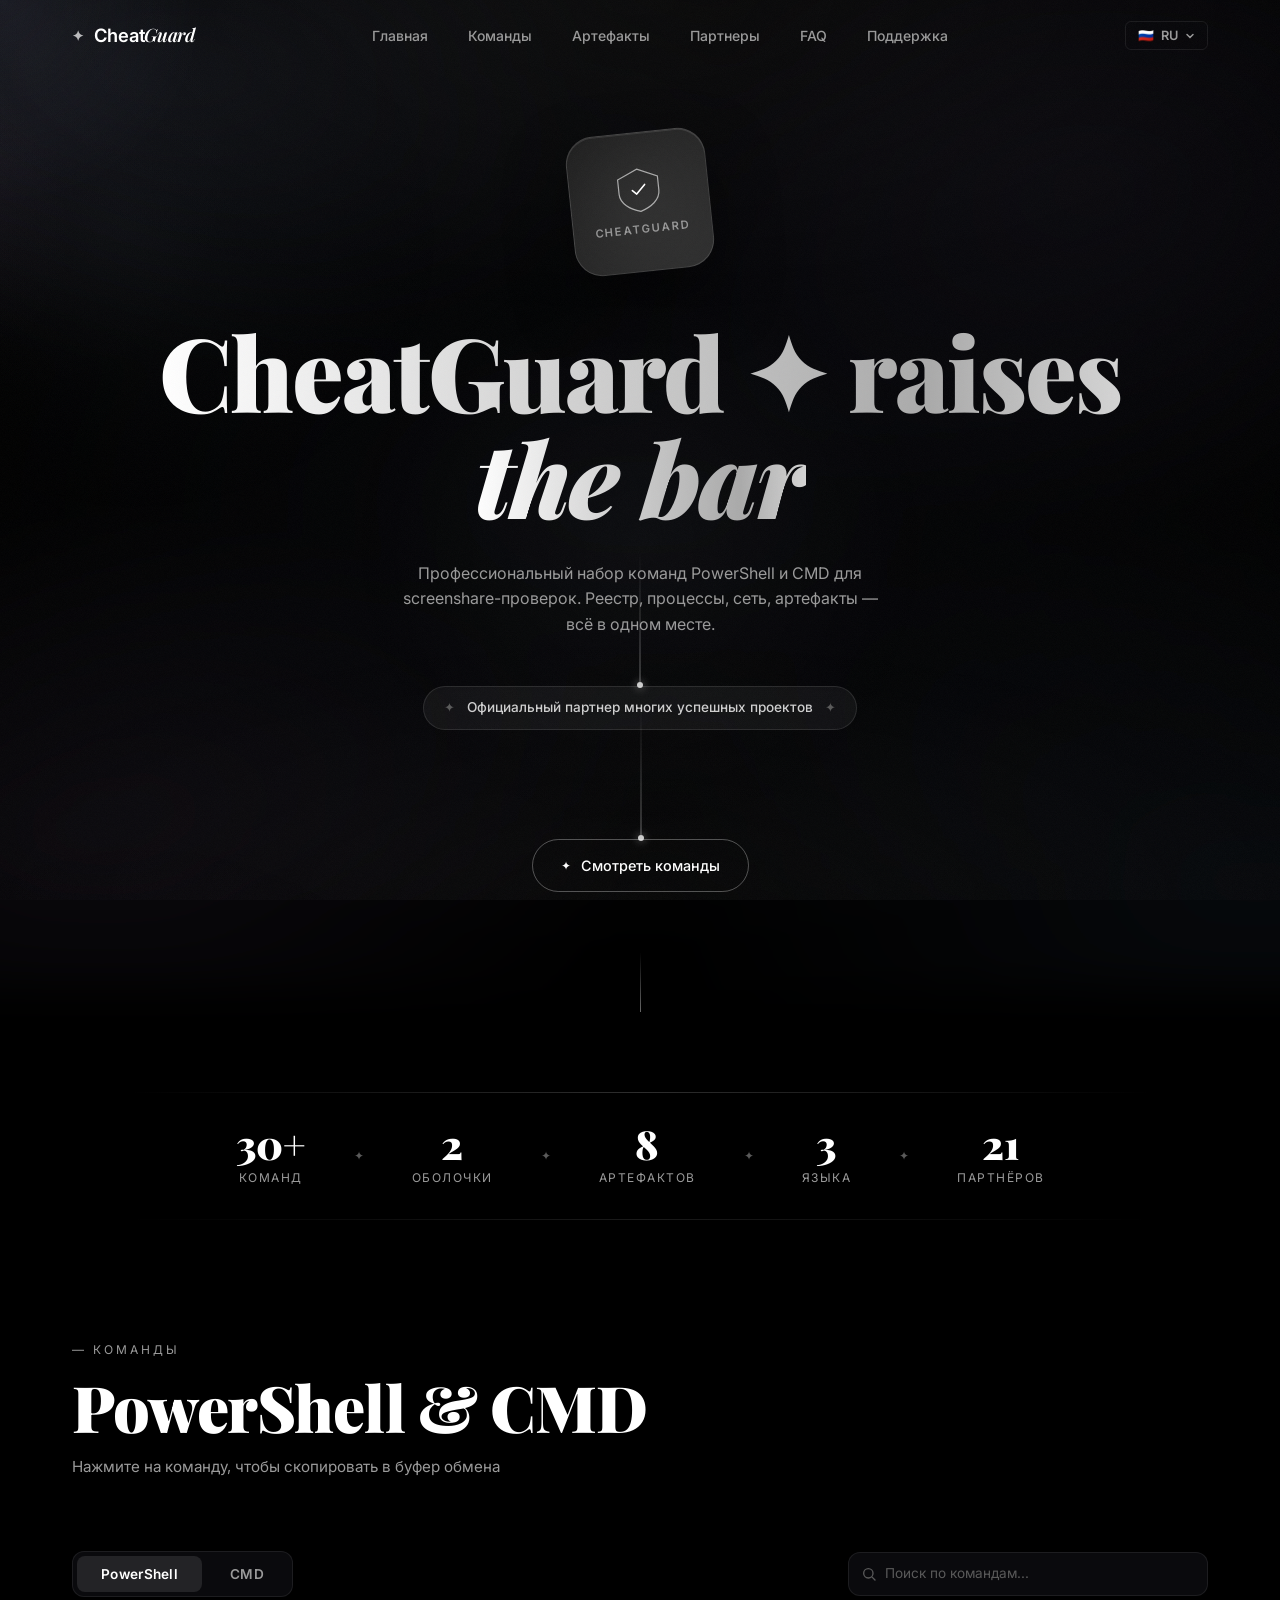
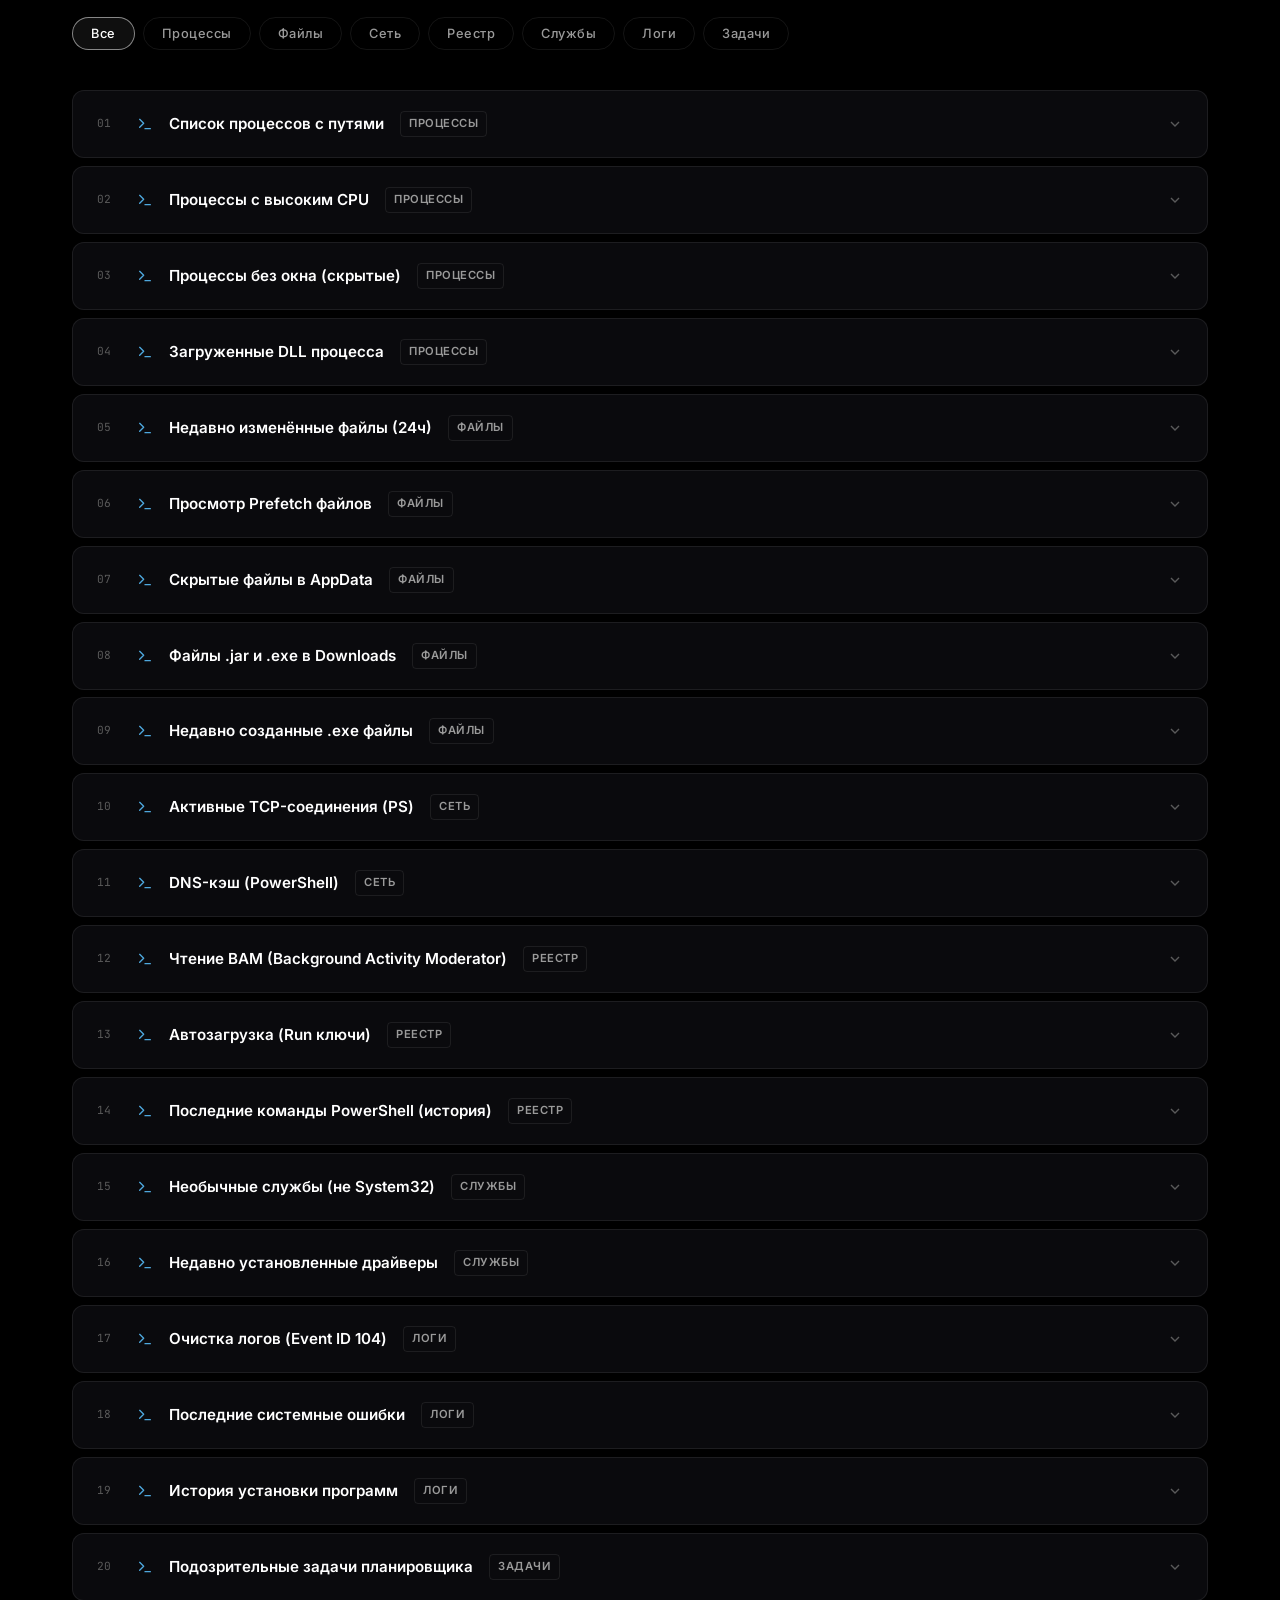
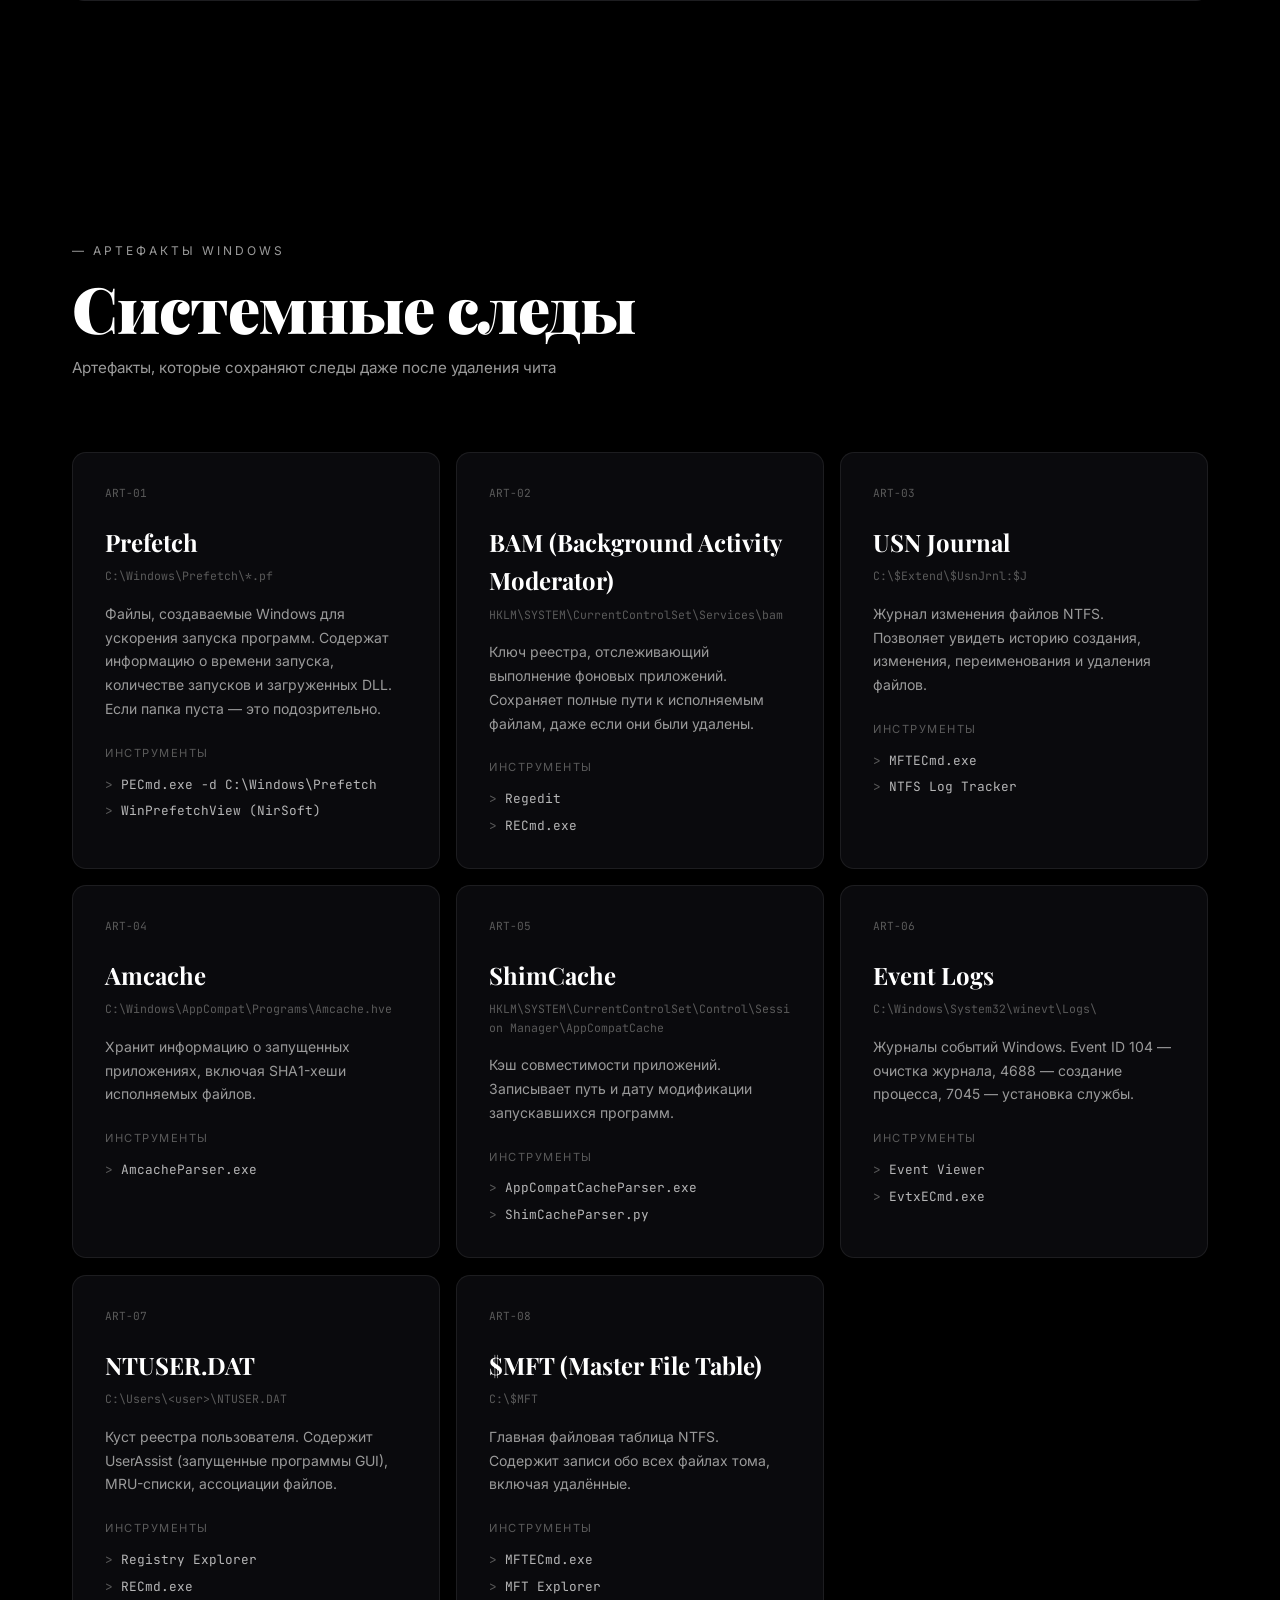
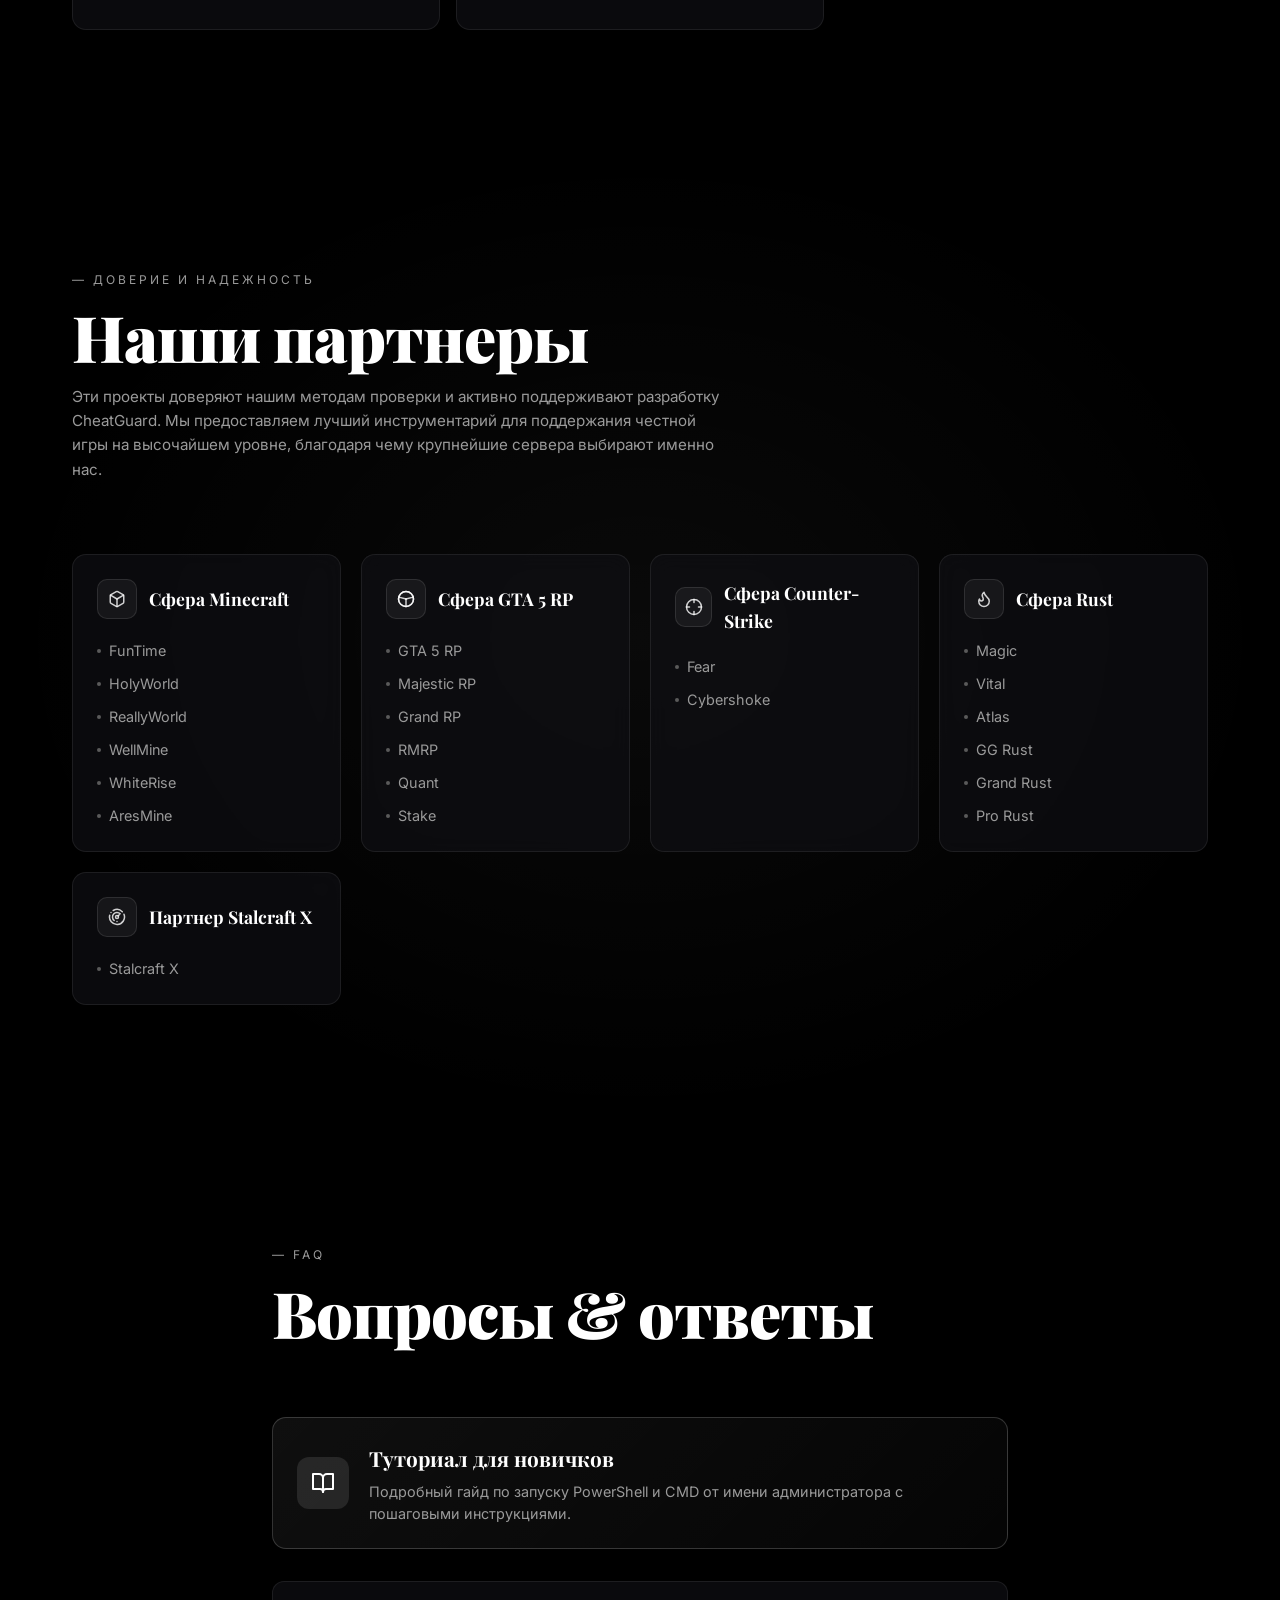
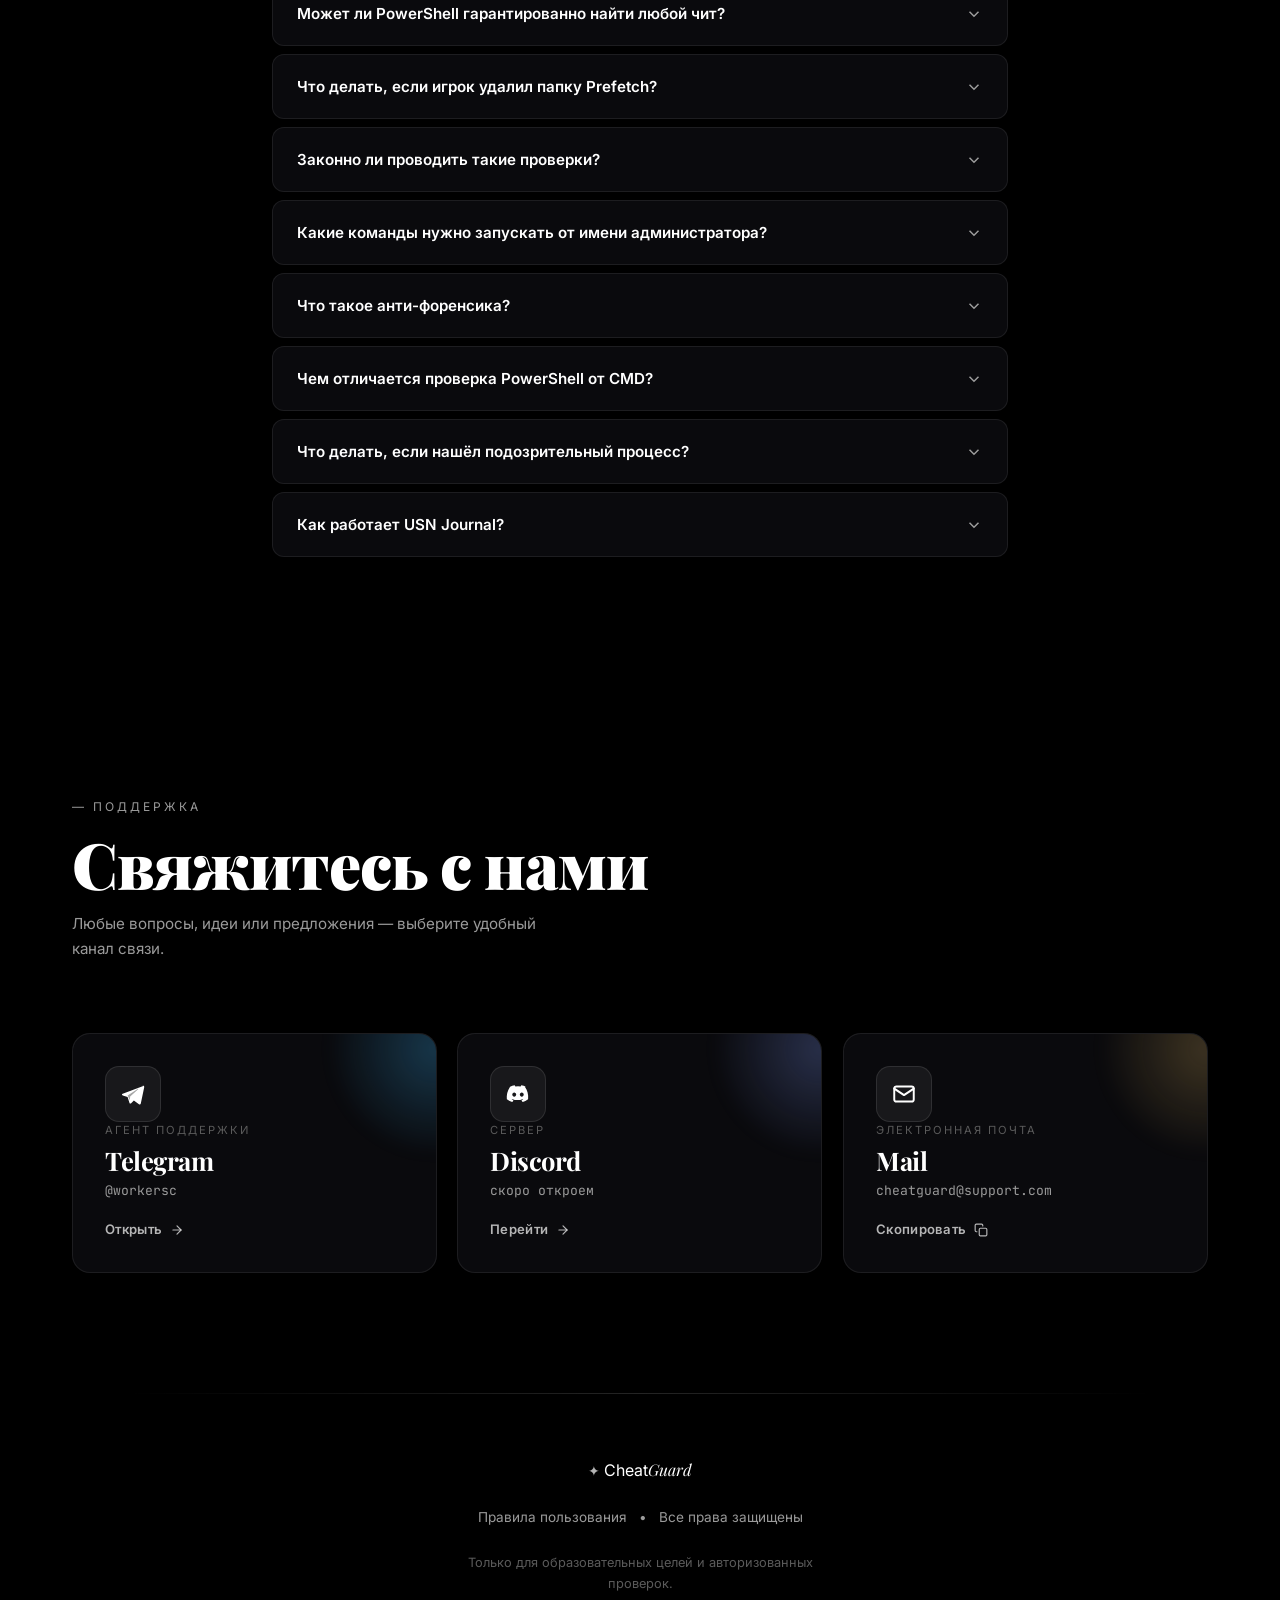
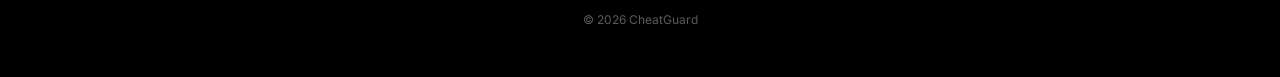
==== commit c8211219: "Add files via upload" ====
--- a/index.html
+++ b/index.html
@@ -299,6 +299,22 @@
                 <p class="section-label">— FAQ</p>
                 <h2 class="section-title" data-i18n="faq_title">Вопросы <em>&</em> ответы</h2>
             </div>
+
+            <a href="tutorial.html" class="tutorial-banner tilt reveal" style="--tilt-mult: 1.2; --i: 0;">
+                <div class="tutorial-banner-content">
+                    <div class="tutorial-icon-wrap">
+                        <svg viewBox="0 0 24 24" fill="none" stroke="currentColor" stroke-width="2" stroke-linecap="round" stroke-linejoin="round"><path d="M2 3h6a4 4 0 0 1 4 4v14a3 3 0 0 0-3-3H2z"></path><path d="M22 3h-6a4 4 0 0 0-4 4v14a3 3 0 0 1 3-3h7z"></path></svg>
+                    </div>
+                    <div class="tutorial-text">
+                        <h3 data-i18n="tut_banner_title">Туториал для новичков</h3>
+                        <p data-i18n="tut_banner_desc">Подробный гайд по запуску PowerShell и CMD от имени администратора с пошаговыми инструкциями.</p>
+                    </div>
+                </div>
+                <div class="tutorial-banner-arrow">
+                    <svg viewBox="0 0 24 24" fill="none" stroke="currentColor" stroke-width="2" stroke-linecap="round" stroke-linejoin="round"><line x1="5" y1="12" x2="19" y2="12"></line><polyline points="12 5 19 12 12 19"></polyline></svg>
+                </div>
+            </a>
+
             <div class="faq-list" id="faqList"></div>
         </div>
     </section>
@@ -380,6 +396,11 @@
             <div class="footer-brand">
                 <span class="brand-star">✦</span>
                 <span class="brand-name">Cheat<em>Guard</em></span>
+            </div>
+            <div class="footer-links">
+                <a href="terms.html" data-i18n="footer_terms">Правила пользования</a>
+                <span>&bull;</span>
+                <a href="terms.html" data-i18n="footer_privacy">Все права защищены</a>
             </div>
             <p class="footer-disclaimer" data-i18n="footer_disc">Только для образовательных целей и авторизованных проверок.</p>
             <p class="footer-copy">© 2026 CheatGuard</p>
--- a/style.css
+++ b/style.css
@@ -573,6 +573,59 @@
 /* Commands list */
 .commands-list {
     display: flex; flex-direction: column; gap: 8px;
+    min-height: 200px;
+}
+
+.cmd-empty-state {
+    display: flex; flex-direction: column; align-items: center; justify-content: center;
+    padding: 80px 20px; text-align: center;
+    animation: fadeIn 0.5s var(--ease) both;
+}
+.cmd-empty-radar {
+    position: relative; width: 120px; height: 120px; margin-bottom: 24px;
+    display: flex; align-items: center; justify-content: center;
+}
+.radar-circle {
+    position: absolute; inset: 0;
+    border: 1px solid rgba(255,255,255,0.1);
+    border-radius: 50%;
+    animation: radarPulse 3s cubic-bezier(0.4, 0, 0.6, 1) infinite;
+}
+.radar-circle:nth-child(2) { animation-delay: 1s; }
+.radar-circle:nth-child(3) { animation-delay: 2s; }
+
+.radar-sweep {
+    position: absolute; inset: 0;
+    border-radius: 50%;
+    background: conic-gradient(from 0deg, transparent 70%, rgba(255,255,255,0.3) 100%);
+    animation: radarSpin 2s linear infinite;
+    -webkit-mask-image: radial-gradient(circle, transparent 20%, black 100%);
+            mask-image: radial-gradient(circle, transparent 20%, black 100%);
+}
+
+.radar-icon {
+    position: relative; z-index: 2; width: 32px; height: 32px; color: rgba(255,255,255,0.5);
+    animation: radarBounce 2s ease-in-out infinite;
+}
+
+@keyframes radarPulse {
+    0% { transform: scale(0.5); opacity: 1; }
+    100% { transform: scale(1.5); opacity: 0; }
+}
+@keyframes radarSpin {
+    from { transform: rotate(0deg); }
+    to { transform: rotate(360deg); }
+}
+@keyframes radarBounce {
+    0%, 100% { transform: translateY(0); }
+    50% { transform: translateY(-10px); }
+}
+
+.cmd-empty-state h3 {
+    font-family: var(--serif); font-size: 1.5rem; margin-bottom: 8px; color: white;
+}
+.cmd-empty-state p {
+    font-size: 0.9rem; color: var(--grey); max-width: 300px;
 }
 
 /* Command card */
@@ -615,6 +668,10 @@
     font-family: var(--mono);
     font-size: 0.7rem; color: var(--grey2);
     min-width: 24px;
+}
+.cmd-shell-icon {
+    display: flex; align-items: center; justify-content: center;
+    flex-shrink: 0;
 }
 .cmd-title-text {
     font-size: 0.95rem; font-weight: 600; color: white;
@@ -669,6 +726,21 @@
     line-height: 1.6;
     transition: background 0.2s var(--ease), border-color 0.2s var(--ease);
 }
+.cmd-code::-webkit-scrollbar {
+    height: 6px;
+    width: 6px;
+}
+.cmd-code::-webkit-scrollbar-track {
+    background: rgba(255,255,255,0.02);
+    border-radius: 4px;
+}
+.cmd-code::-webkit-scrollbar-thumb {
+    background: rgba(255,255,255,0.15);
+    border-radius: 4px;
+}
+.cmd-code::-webkit-scrollbar-thumb:hover {
+    background: rgba(255,255,255,0.25);
+}
 .cmd-code-wrap:hover .cmd-code {
     background: rgba(255,255,255,0.04);
     border-color: rgba(255,255,255,0.2);
@@ -701,20 +773,11 @@
     opacity: 0;
     transition: opacity 0.3s var(--ease);
 }
-.art-card::after {
-    content: '';
-    position: absolute; bottom: -80px; right: -80px;
-    width: 160px; height: 160px;
-    border-radius: 50%;
-    background: radial-gradient(circle, rgba(255,255,255,0.04), transparent 70%);
-    transition: all 0.5s var(--ease);
-}
 .art-card:hover {
     border-color: var(--border2);
     box-shadow: 0 20px 50px rgba(0,0,0,0.45);
 }
 .art-card:hover::before { opacity: 1; }
-.art-card:hover::after { transform: scale(1.5); opacity: 0.8; }
 
 .art-num {
     font-family: var(--mono);
@@ -758,6 +821,44 @@
 .faq-section { background: transparent; }
 
 .faq-container { max-width: 800px; }
+
+.tutorial-banner {
+    display: flex; align-items: center; justify-content: space-between;
+    background: linear-gradient(135deg, rgba(255,255,255,0.06), rgba(255,255,255,0.02));
+    border: 1px solid var(--border2);
+    border-radius: 14px;
+    padding: 24px; margin-bottom: 32px;
+    text-decoration: none; color: inherit;
+    transition: all 0.4s var(--ease);
+    position: relative; overflow: hidden;
+}
+.tutorial-banner:hover {
+    border-color: rgba(255,255,255,0.4);
+    box-shadow: 0 12px 40px rgba(0,0,0,0.5);
+}
+.tutorial-banner-content {
+    display: flex; align-items: center; gap: 20px;
+}
+.tutorial-icon-wrap {
+    width: 52px; height: 52px; border-radius: 12px;
+    background: rgba(255,255,255,0.1);
+    display: flex; align-items: center; justify-content: center;
+    color: white; flex-shrink: 0;
+}
+.tutorial-icon-wrap svg { width: 24px; height: 24px; }
+.tutorial-text h3 {
+    font-family: var(--serif); font-size: 1.3rem; margin-bottom: 6px;
+}
+.tutorial-text p {
+    font-size: 0.9rem; color: var(--grey); line-height: 1.5; margin: 0;
+}
+.tutorial-banner-arrow {
+    color: rgba(255,255,255,0.5);
+    transition: transform 0.3s var(--ease), color 0.3s var(--ease);
+}
+.tutorial-banner:hover .tutorial-banner-arrow {
+    transform: translateX(6px); color: white;
+}
 
 .faq-list { display: flex; flex-direction: column; gap: 8px; }
 
@@ -820,6 +921,14 @@
     text-align: center;
 }
 .footer .brand { font-size: 1.1rem; }
+.footer-links {
+    display: flex; align-items: center; gap: 12px;
+    font-size: 0.85rem; color: var(--grey); margin: 8px 0;
+}
+.footer-links a {
+    transition: color 0.2s var(--ease);
+}
+.footer-links a:hover { color: white; text-decoration: underline; }
 .footer-disclaimer {
     font-size: 0.8rem; color: var(--grey2);
     max-width: 400px;
@@ -1022,58 +1131,47 @@
 .hang {
     display: inline-block;
     position: relative;
-    transform-origin: top center;
+    /* Pivot above the element at the bolt position so the bolt stays fixed
+       and the badge/CTA swings like a real pendant. The offset equals
+       (chain height + chain top gap + bolt offset) ≈ 132 + 4 + 5 = 141px. */
+    --hang-pivot: 141px;
+    transform-origin: center calc(-1 * var(--hang-pivot));
     will-change: transform;
 }
-.hang.hang-1 { margin-bottom: 60px; animation: hangSwing 6.5s ease-in-out infinite; }
-.hang.hang-2 { animation: hangSwing 5.8s ease-in-out -2.3s infinite; }
+.hang.hang-1 { margin-bottom: 110px; animation: hangSwing 7s ease-in-out infinite; }
+.hang.hang-2 { animation: hangSwing 6.2s ease-in-out -2.5s infinite; }
 
 @keyframes hangSwing {
-    0%, 100% { transform: rotate(-1.4deg); }
-    50%      { transform: rotate(1.4deg); }
-}
-
-/* Chain — SVG with 6 interlocking links, fades into nothing at the top */
+    0%, 100% { transform: rotate(-2.4deg); }
+    50%      { transform: rotate(2.4deg); }
+}
+
+/* Chain — heavy industrial links (stadium-shaped, alternating orientation).
+   Built from a base metallic SVG plus a moving sheen layer for a polished feel. */
 .chain {
     position: absolute;
     left: 50%;
     bottom: calc(100% + 4px);
-    width: 14px;
-    height: 70px;
+    width: 1px;
+    height: 132px;
     transform: translateX(-50%);
     pointer-events: none;
-    background-image: url("data:image/svg+xml;charset=utf-8,%3Csvg xmlns='http://www.w3.org/2000/svg' viewBox='0 0 14 80' fill='none' stroke='%23ffffff' stroke-opacity='0.42' stroke-width='1.6' stroke-linecap='round'%3E%3Cellipse cx='7' cy='8' rx='3.5' ry='6'/%3E%3Cellipse cx='7' cy='20' rx='5' ry='4'/%3E%3Cellipse cx='7' cy='32' rx='3.5' ry='6'/%3E%3Cellipse cx='7' cy='44' rx='5' ry='4'/%3E%3Cellipse cx='7' cy='56' rx='3.5' ry='6'/%3E%3Cellipse cx='7' cy='68' rx='5' ry='4'/%3E%3C/svg%3E");
-    background-repeat: no-repeat;
-    background-position: center bottom;
-    background-size: 14px 80px;
-    -webkit-mask-image: linear-gradient(to bottom, transparent 0%, rgba(0,0,0,0.4) 25%, #000 60%);
-            mask-image: linear-gradient(to bottom, transparent 0%, rgba(0,0,0,0.4) 25%, #000 60%);
-    filter: drop-shadow(0 1px 1.5px rgba(0,0,0,0.6));
-}
-
-/* Bolt / rivet — anchors the chain to the element's top edge */
+    background: linear-gradient(to bottom, transparent 0%, rgba(255,255,255,0.4) 100%);
+    z-index: -1;
+}
+
+/* Bolt / rivet — small elegant dot */
 .chain-bolt {
     position: absolute;
-    top: -3px;
+    top: -4px;
     left: 50%;
     transform: translateX(-50%);
-    width: 10px; height: 10px;
+    width: 6px; height: 6px;
     border-radius: 50%;
-    background:
-        radial-gradient(circle at 35% 30%, rgba(255,255,255,0.95), rgba(180,180,190,0.7) 35%, rgba(60,60,70,0.95) 75%, rgba(30,30,35,1));
-    box-shadow:
-        0 1px 2px rgba(0,0,0,0.7),
-        inset 0 0.5px 0.5px rgba(255,255,255,0.6),
-        0 0 6px rgba(180,180,200,0.25);
+    background: rgba(255,255,255,0.8);
+    box-shadow: 0 0 8px rgba(255,255,255,0.5);
     pointer-events: none;
     z-index: 3;
-}
-.chain-bolt::after {
-    content: '';
-    position: absolute;
-    inset: 3px;
-    border-radius: 50%;
-    background: radial-gradient(circle at 35% 30%, rgba(255,255,255,0.4), transparent 60%);
 }
 
 /* When user hovers the hanging element, suspend the swing for a moment */
@@ -1370,6 +1468,16 @@
     .stat-sep { display: none; }
     .section { padding: 80px 0; }
     .hero-card { width: 110px; height: 110px; }
+
+    /* Slimmer chain on tablet-ish widths */
+    .chain {
+        width: 1px;
+        height: 104px;
+        background: linear-gradient(to bottom, transparent 0%, rgba(255,255,255,0.4) 100%);
+    }
+    .chain-bolt { width: 6px; height: 6px; top: -4px; }
+    .hang { --hang-pivot: 112px; }
+    .hang.hang-1 { margin-bottom: 84px; }
 }
 
 @media (max-width: 900px) {
@@ -1383,6 +1491,20 @@
     .shell-tab { flex: 1; text-align: center; }
     .cmd-toolbar { flex-direction: column; align-items: stretch; }
     .cmd-search { max-width: none; width: 100%; }
+
+    /* Compact chain on small phones */
+    .chain {
+        width: 1px;
+        height: 88px;
+        background: linear-gradient(to bottom, transparent 0%, rgba(255,255,255,0.4) 100%);
+    }
+    .chain-bolt { width: 5px; height: 5px; top: -3px; }
+    .hang { --hang-pivot: 95px; }
+    .hang.hang-1 { margin-bottom: 68px; }
+    @keyframes hangSwing {
+        0%, 100% { transform: rotate(-1.8deg); }
+        50%      { transform: rotate(1.8deg); }
+    }
     .artifacts-grid { grid-template-columns: 1fr; }
     .partners-grid { grid-template-columns: 1fr; }
     .support-card { padding: 24px; min-height: 200px; }
@@ -1396,5 +1518,10 @@
     .tilt::after { display: none; }
     .hero-card { animation: none; }
     .hero-orb { animation: none; }
+    .hang { animation: none; }
+    .chain {
+        animation: none;
+    }
+    .chain-bolt, .hang.hang-2 .chain-bolt { animation: none; }
     *, *::before, *::after { animation-duration: 0.01ms !important; transition-duration: 0.01ms !important; }
 }
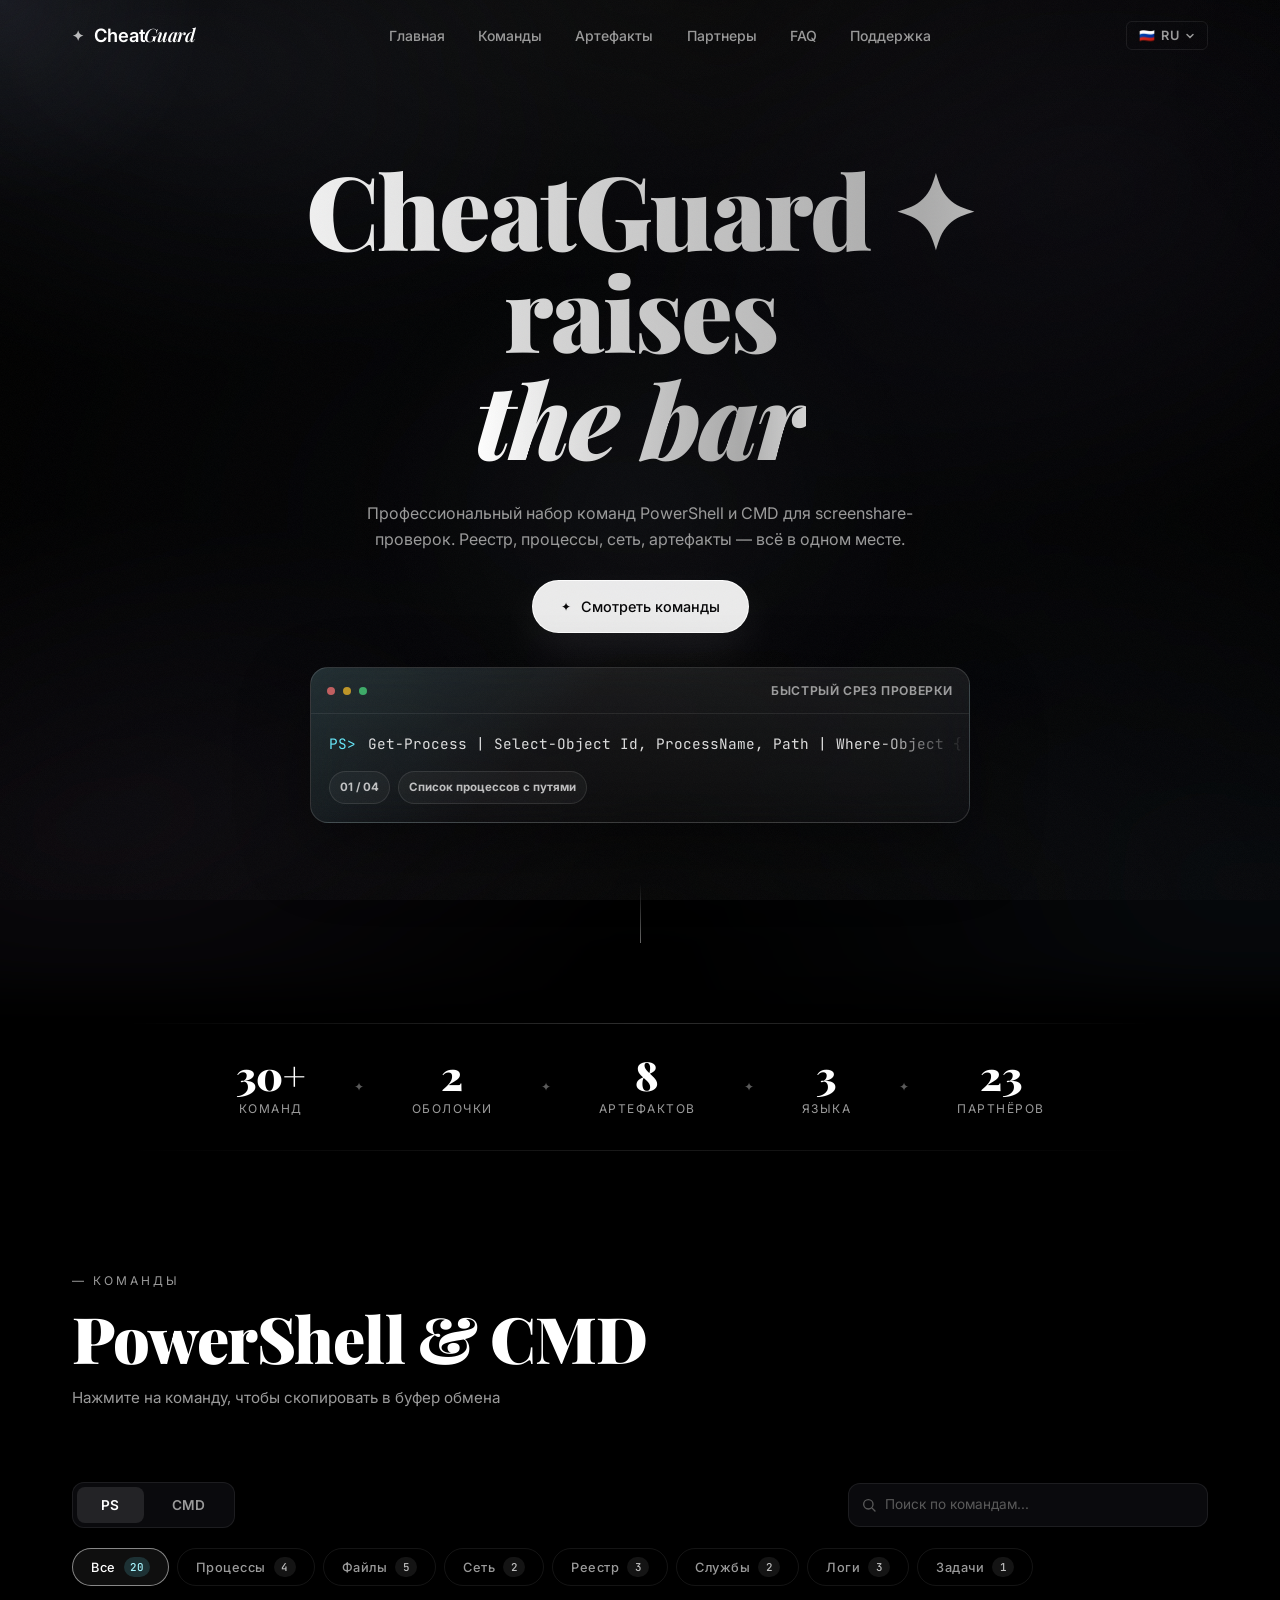
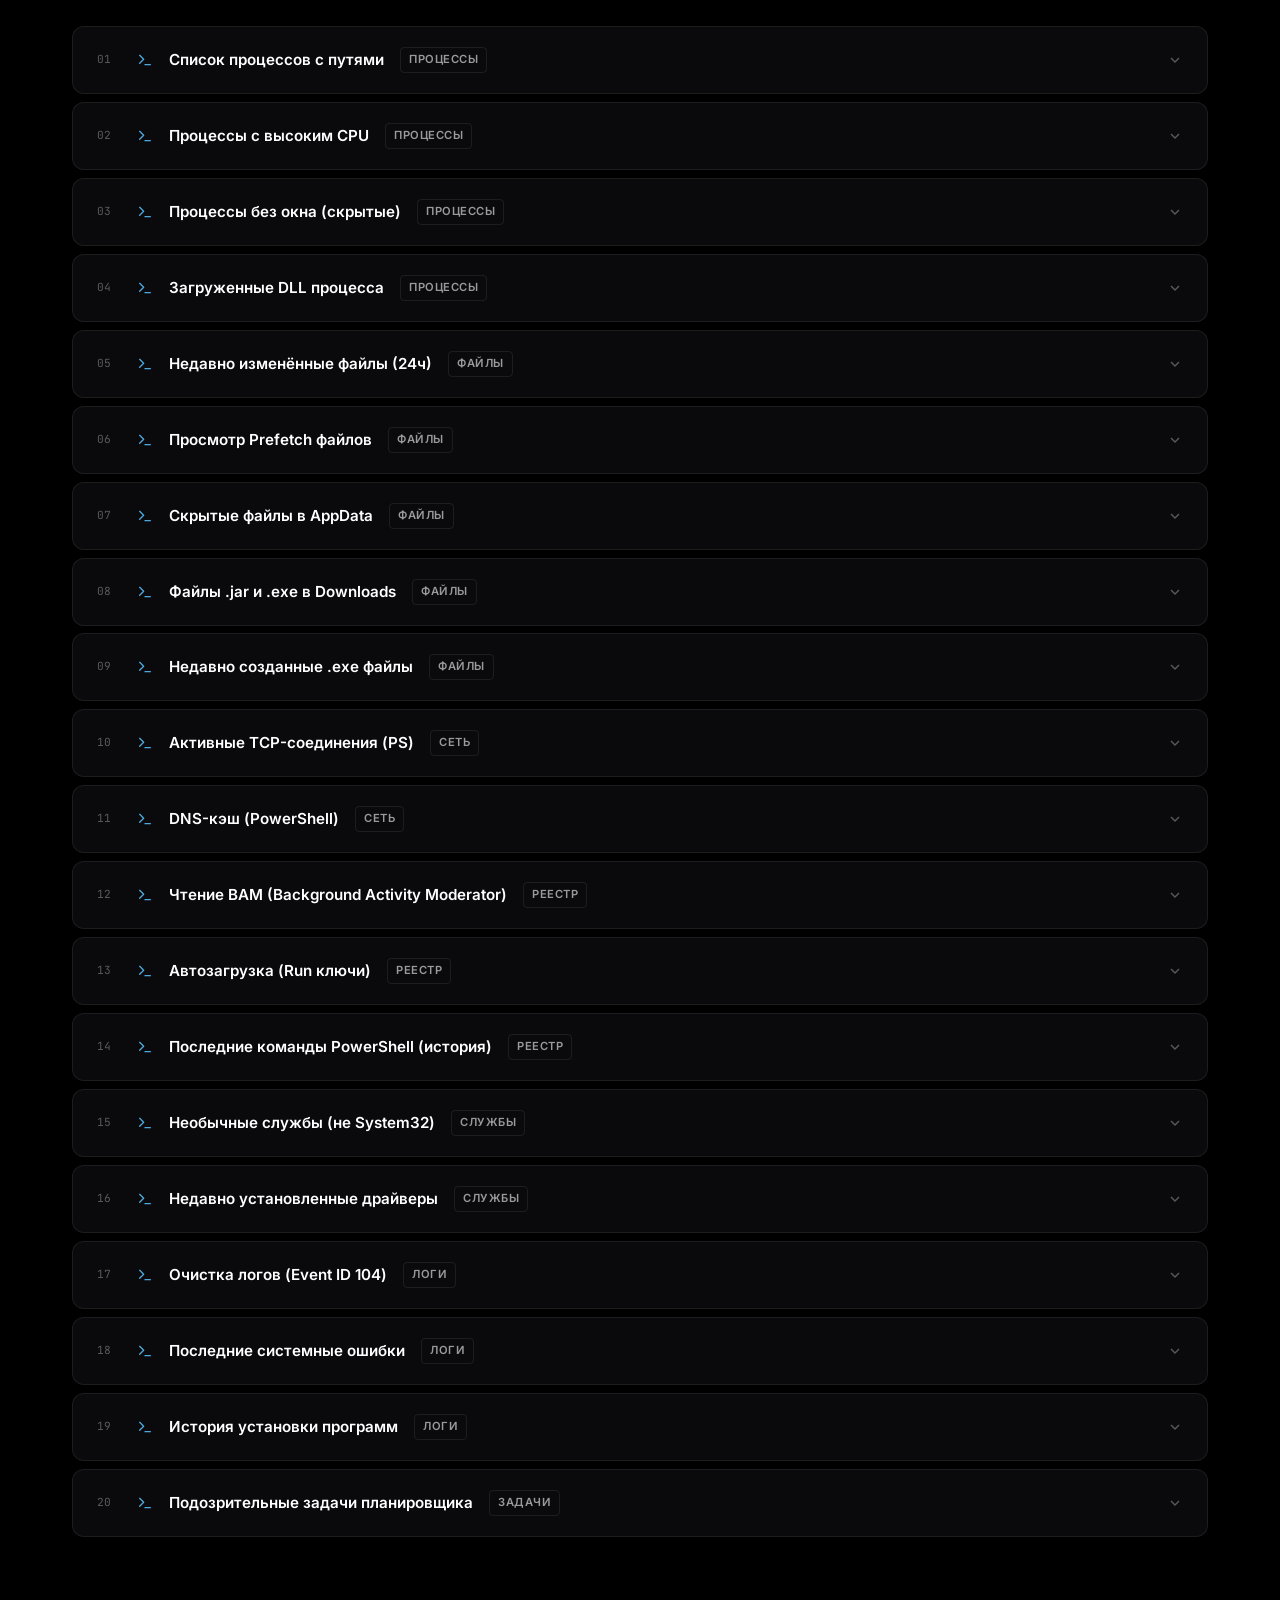
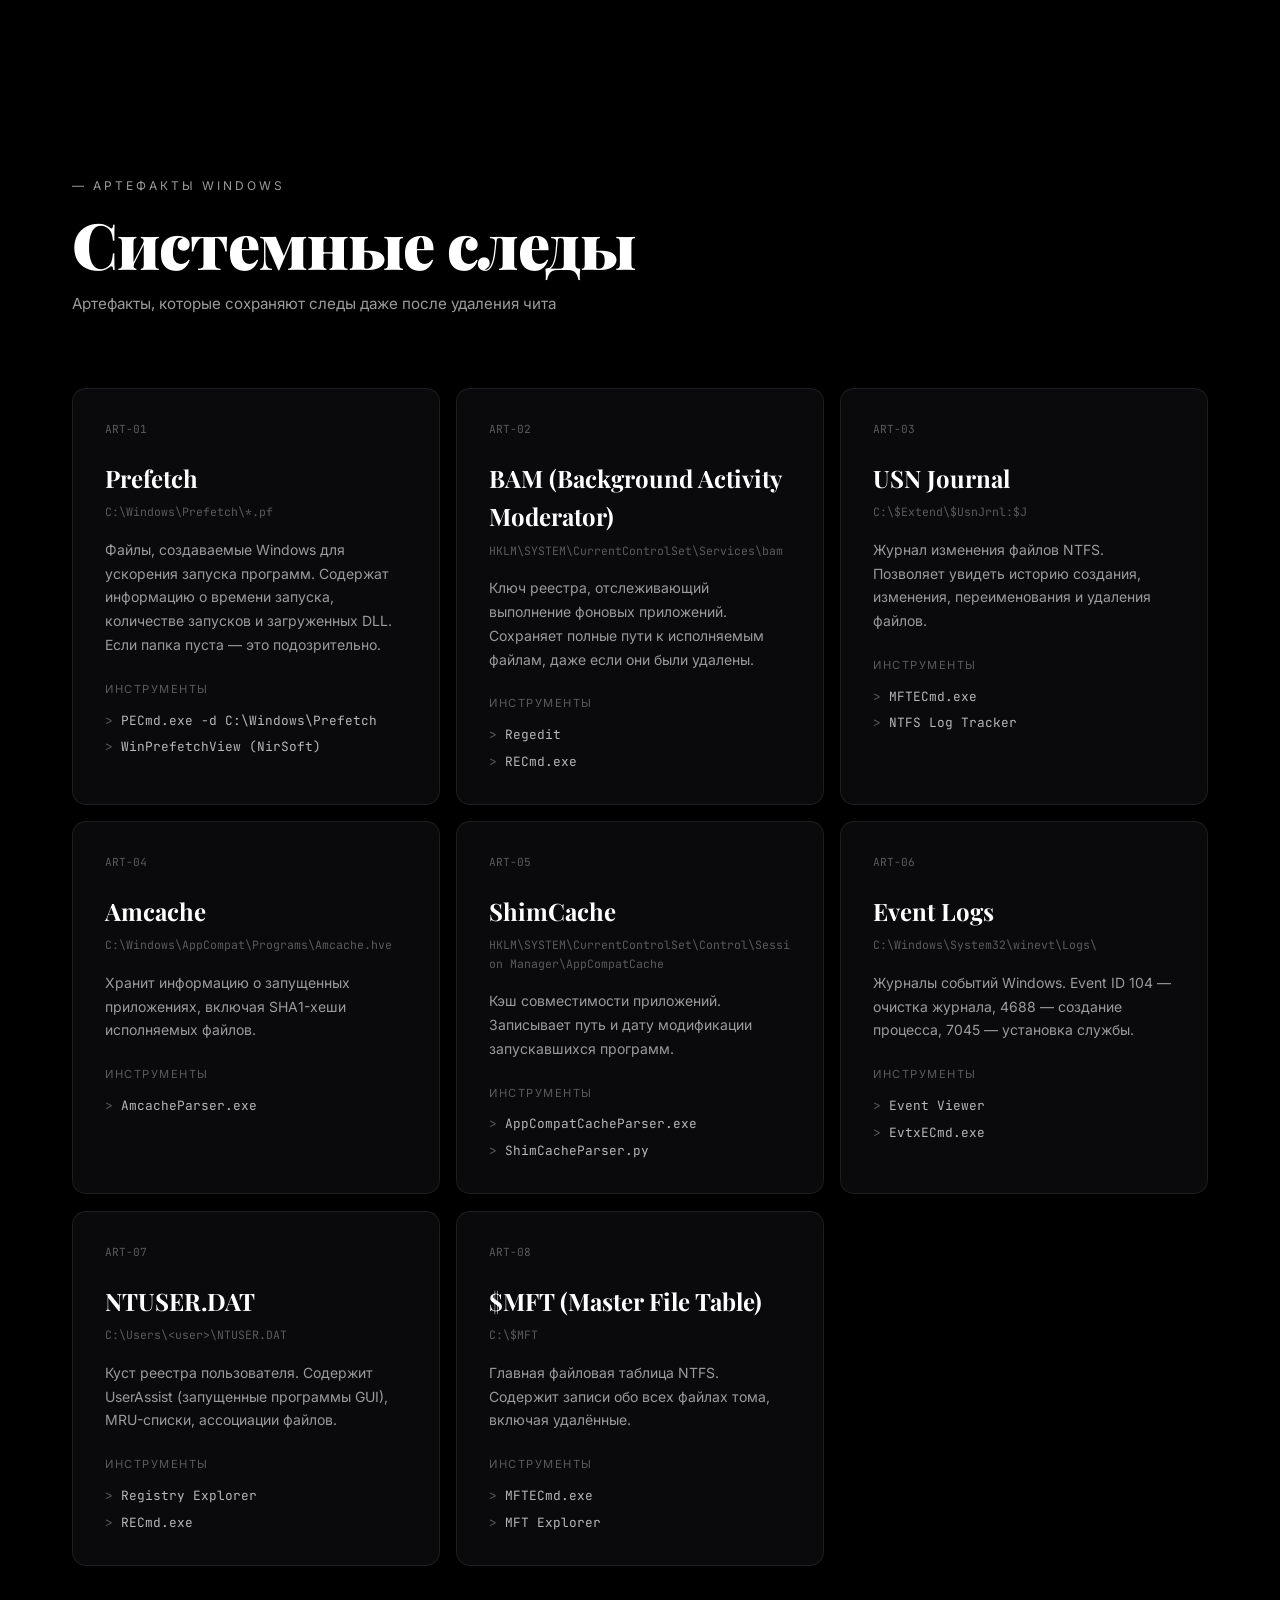
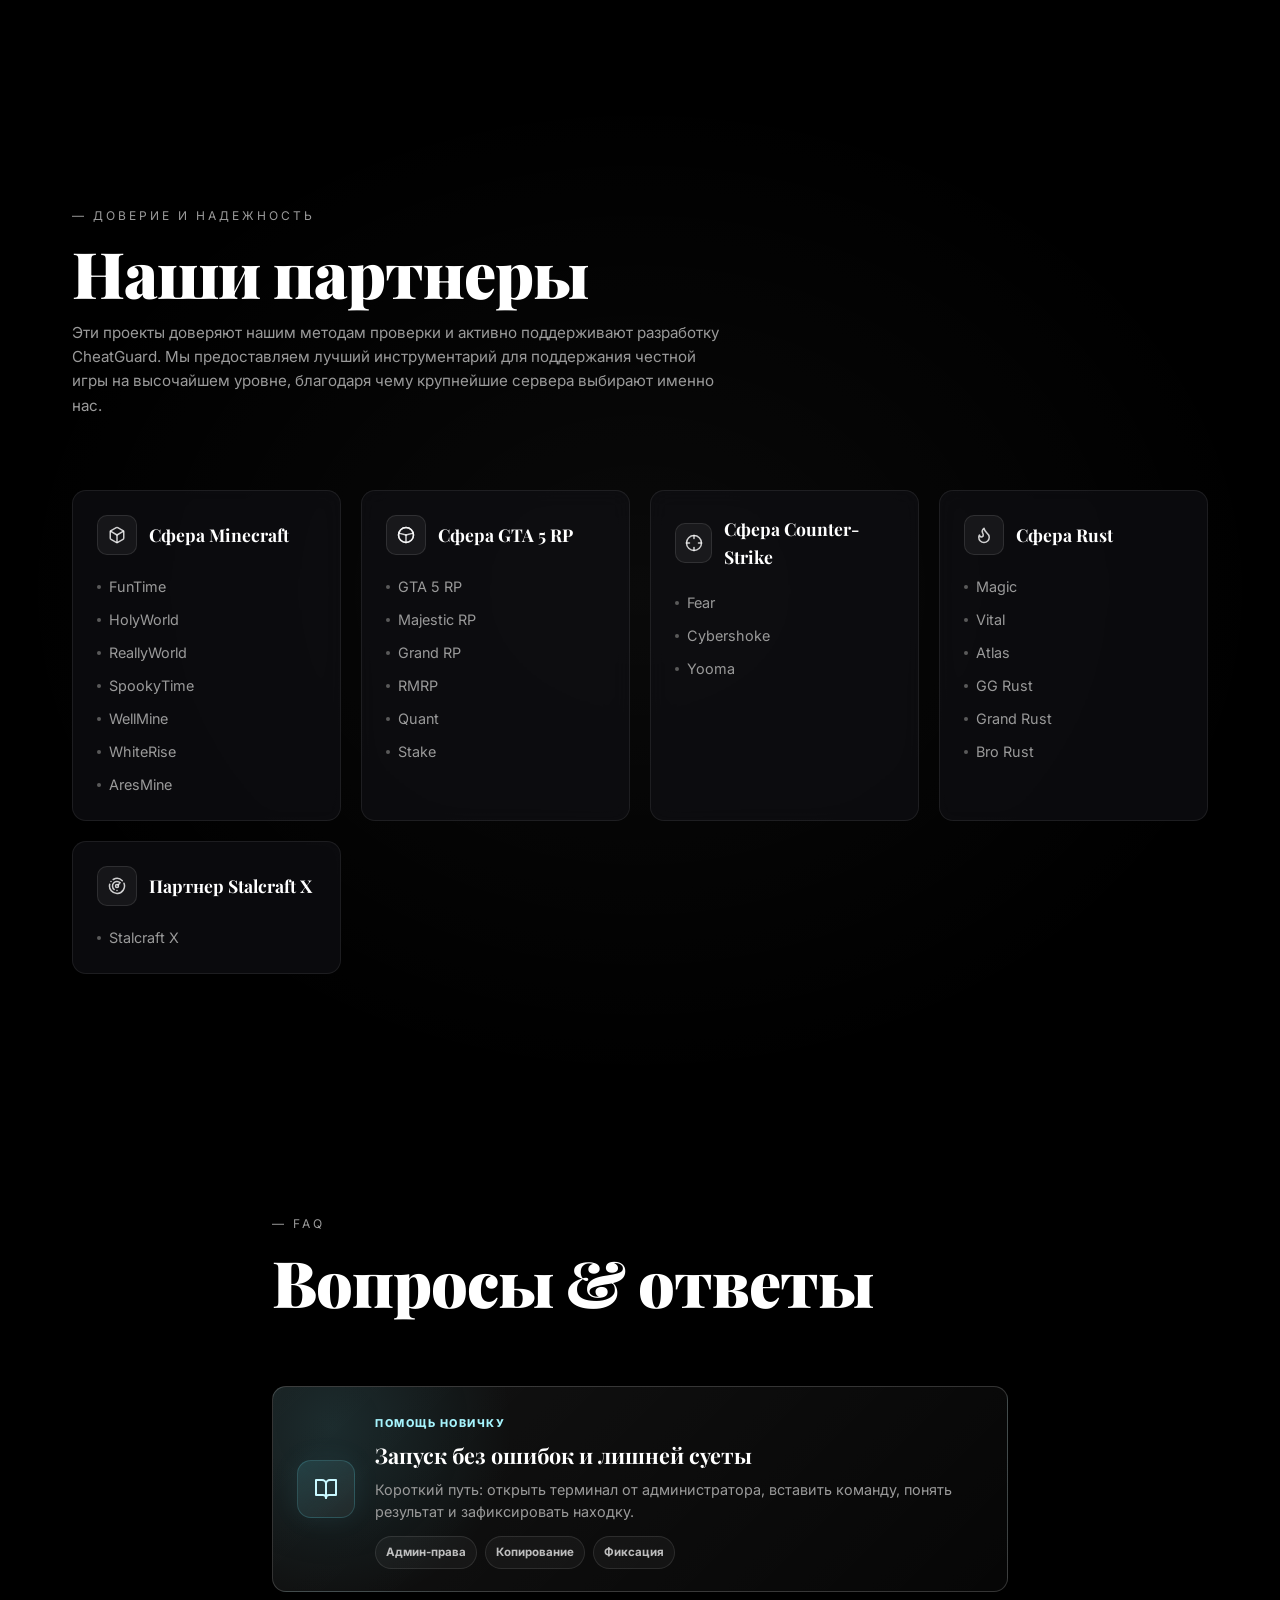
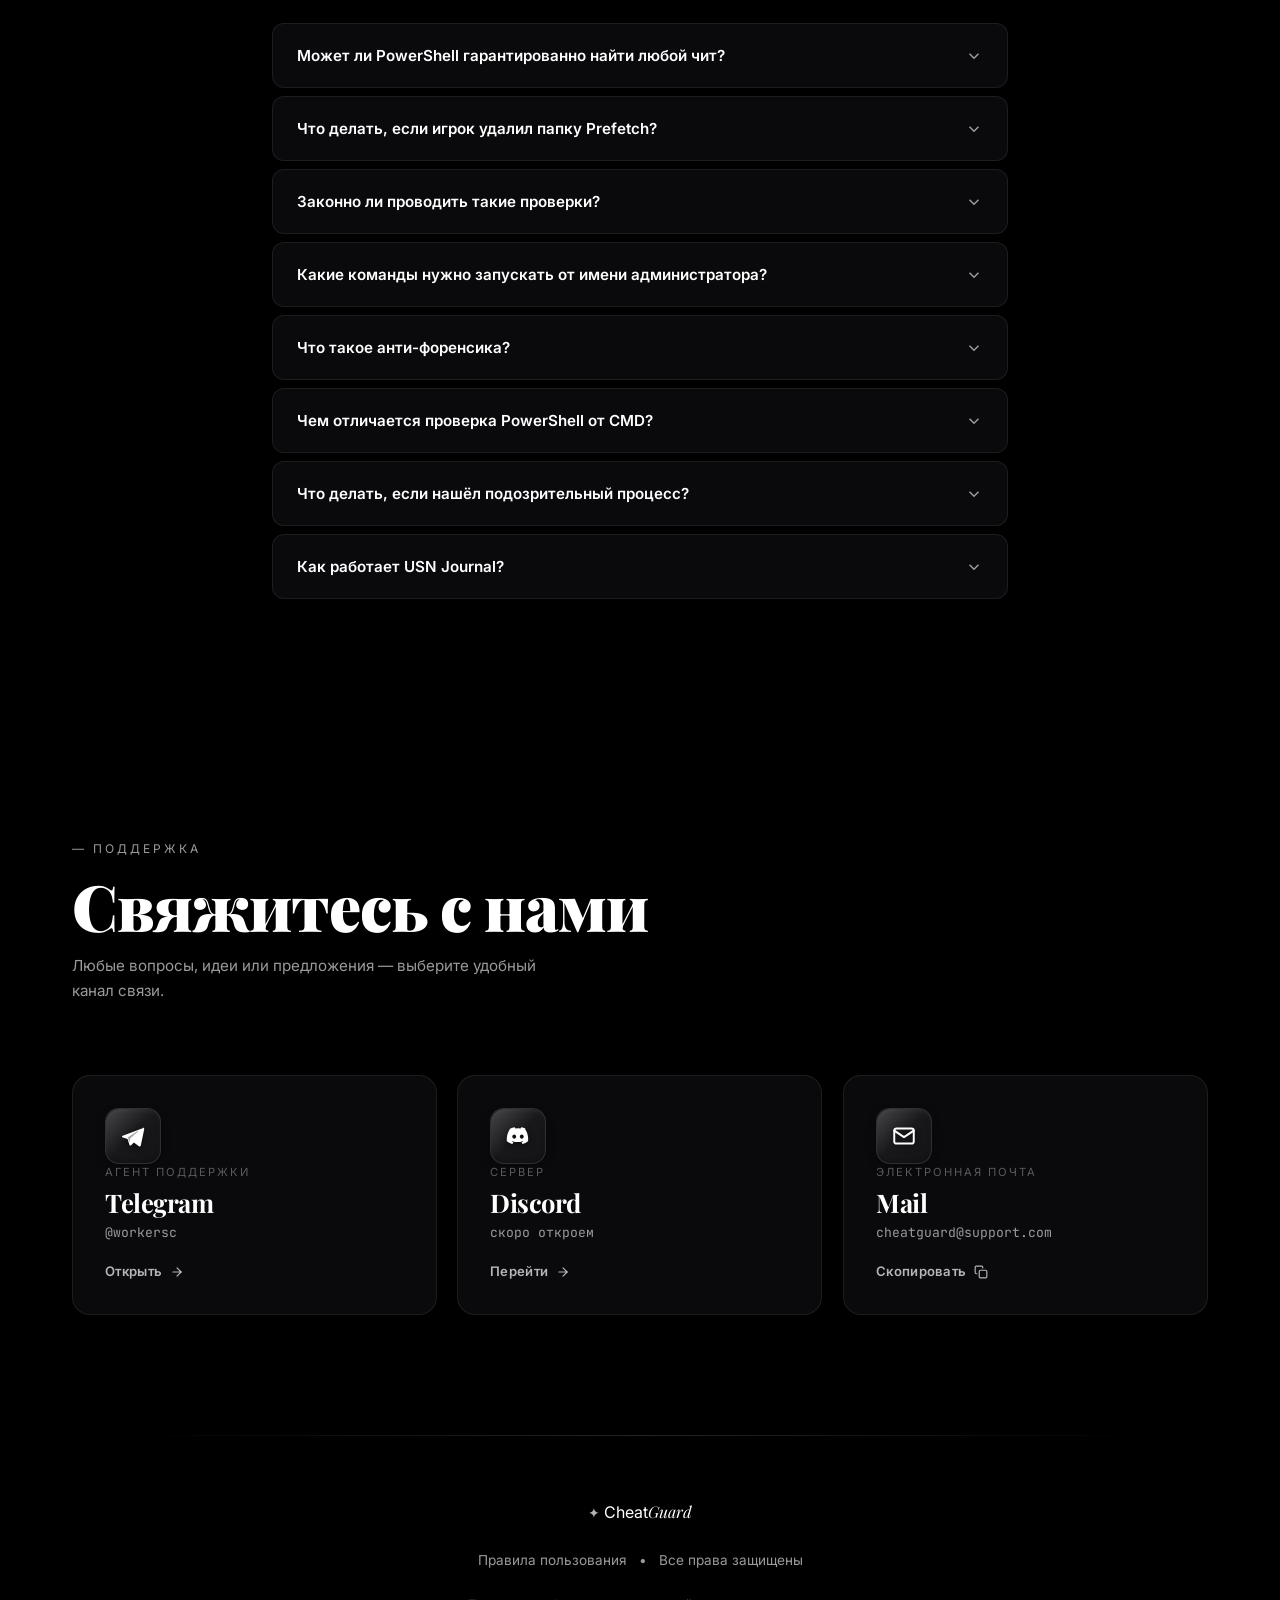
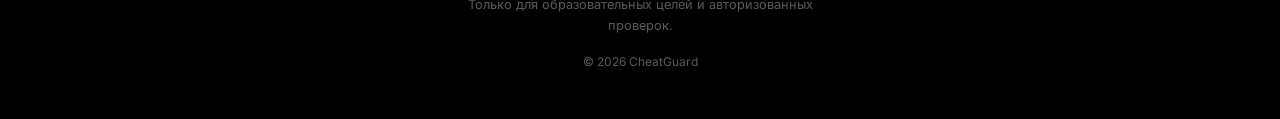
==== commit 2f0edc18: "Add files via upload" ====
--- a/index.html
+++ b/index.html
@@ -60,18 +60,6 @@
     <!-- ====== HERO ====== -->
     <section class="hero" id="hero">
         <div class="hero-center">
-            <!-- Floating card -->
-            <div class="hero-card" id="heroCard">
-                <div class="hero-card-inner">
-                    <div class="hero-card-glow"></div>
-                    <svg class="hero-card-icon" viewBox="0 0 60 60" fill="none">
-                        <path d="M30 5 L55 16 L55 34 C55 46 43 54 30 58 C17 54 5 46 5 34 L5 16 Z" stroke="white" stroke-width="1.5" fill="none" opacity="0.6"/>
-                        <path d="M22 31 L27 36 L38 25" stroke="white" stroke-width="2" stroke-linecap="round" stroke-linejoin="round"/>
-                    </svg>
-                    <span class="hero-card-label">CheatGuard</span>
-                </div>
-            </div>
-
             <!-- Big title -->
             <h1 class="hero-title">
                 <span class="hero-title-line" data-i18n="hero_line1">CheatGuard ✦ raises</span>
@@ -83,24 +71,28 @@
                 Реестр, процессы, сеть, артефакты — всё в одном месте.
             </p>
 
-            <div class="hang hang-1">
-                <span class="chain" aria-hidden="true"></span>
-                <span class="chain-bolt" aria-hidden="true"></span>
-                <div class="hero-partner-badge">
-                    <span class="partner-star">✦</span>
-                    <span data-i18n="hero_partner_badge">Официальный партнер многих успешных проектов</span>
-                    <span class="partner-star">✦</span>
-                </div>
-            </div>
-
-            <div class="hero-cta">
-                <div class="hang hang-2">
-                    <span class="chain" aria-hidden="true"></span>
-                    <span class="chain-bolt" aria-hidden="true"></span>
-                    <a href="#commands" class="cta-btn">
-                        <span class="cta-icon">✦</span>
-                        <span data-i18n="hero_cta">Смотреть команды</span>
-                    </a>
+            <div class="hero-actions">
+                <a href="#commands" class="cta-btn cta-primary">
+                    <span class="cta-icon">✦</span>
+                    <span data-i18n="hero_cta">Смотреть команды</span>
+                </a>
+            </div>
+
+            <div class="hero-console tilt">
+                <div class="hero-console-top">
+                    <span class="console-dot"></span>
+                    <span class="console-dot"></span>
+                    <span class="console-dot"></span>
+                    <span class="console-title" data-i18n="hero_console_title">Быстрый срез проверки</span>
+                </div>
+                <div class="hero-console-body">
+                    <span class="console-prompt">PS&gt;</span>
+                    <span class="console-command" id="heroCommandText">Get-Process | Select Id, ProcessName, Path</span>
+                    <span class="console-caret" aria-hidden="true"></span>
+                </div>
+                <div class="hero-console-signals">
+                    <span id="heroCommandIndex">01 / 04</span>
+                    <span id="heroCommandTitle">Список процессов с путями</span>
                 </div>
             </div>
 
@@ -137,7 +129,7 @@
             </div>
             <div class="stat-sep">✦</div>
             <div class="stat-item">
-                <span class="stat-num" id="statPartners">21</span>
+                <span class="stat-num" id="statPartners">23</span>
                 <span class="stat-lbl" data-i18n="stat_partners">Партнёров</span>
             </div>
         </div>
@@ -155,7 +147,7 @@
             <!-- Search + Shell tabs -->
             <div class="cmd-toolbar">
                 <div class="shell-tabs">
-                    <button class="shell-tab active" data-shell="powershell" id="tabPS">PowerShell</button>
+                    <button class="shell-tab active" data-shell="powershell" id="tabPS">PS</button>
                     <button class="shell-tab" data-shell="cmd" id="tabCMD">CMD</button>
                 </div>
                 <div class="cmd-search">
@@ -224,6 +216,7 @@
                         <li><a href="https://funtime.su/" target="_blank" rel="noopener noreferrer">FunTime</a></li>
                         <li><a href="https://holyworld.ru/" target="_blank" rel="noopener noreferrer">HolyWorld</a></li>
                         <li><a href="https://reallyworld.ru/" target="_blank" rel="noopener noreferrer">ReallyWorld</a></li>
+                        <li><a href="https://shop.spookytime.net/" target="_blank" rel="noopener noreferrer">SpookyTime</a></li>
                         <li><a href="https://wellmine.fun/" target="_blank" rel="noopener noreferrer">WellMine</a></li>
                         <li><a href="https://whiterise.fun/" target="_blank" rel="noopener noreferrer">WhiteRise</a></li>
                         <li><a href="https://aresmine.ru/" target="_blank" rel="noopener noreferrer">AresMine</a></li>
@@ -255,8 +248,9 @@
                         <h3 data-i18n="part_cs">Сфера Counter-Strike</h3>
                     </div>
                     <ul class="partner-list">
-                        <li>Fear</li>
+                        <li><a href="https://fearproject.ru/" target="_blank" rel="noopener noreferrer">Fear</a></li>
                         <li><a href="https://cybershoke.net/" target="_blank" rel="noopener noreferrer">Cybershoke</a></li>
+                        <li><a href="https://www.cs2yooma.com/" target="_blank" rel="noopener noreferrer">Yooma</a></li>
                     </ul>
                 </div>
                 <!-- Rust -->
@@ -273,7 +267,7 @@
                         <li><a href="https://atlasrust.com/" target="_blank" rel="noopener noreferrer">Atlas</a></li>
                         <li><a href="https://ggrust.ru/" target="_blank" rel="noopener noreferrer">GG Rust</a></li>
                         <li><a href="https://grandrust.ru/" target="_blank" rel="noopener noreferrer">Grand Rust</a></li>
-                        <li><a href="https://prorust.ru/" target="_blank" rel="noopener noreferrer">Pro Rust</a></li>
+                        <li><a href="https://brorust.com/" target="_blank" rel="noopener noreferrer">Bro Rust</a></li>
                     </ul>
                 </div>
                 <!-- Stalcraft -->
@@ -306,8 +300,14 @@
                         <svg viewBox="0 0 24 24" fill="none" stroke="currentColor" stroke-width="2" stroke-linecap="round" stroke-linejoin="round"><path d="M2 3h6a4 4 0 0 1 4 4v14a3 3 0 0 0-3-3H2z"></path><path d="M22 3h-6a4 4 0 0 0-4 4v14a3 3 0 0 1 3-3h7z"></path></svg>
                     </div>
                     <div class="tutorial-text">
-                        <h3 data-i18n="tut_banner_title">Туториал для новичков</h3>
-                        <p data-i18n="tut_banner_desc">Подробный гайд по запуску PowerShell и CMD от имени администратора с пошаговыми инструкциями.</p>
+                        <span class="tutorial-eyebrow" data-i18n="tut_banner_label">Помощь новичку</span>
+                        <h3 data-i18n="tut_banner_title">Запуск без ошибок и лишней суеты</h3>
+                        <p data-i18n="tut_banner_desc">Короткий путь: открыть терминал от администратора, вставить команду, понять результат и зафиксировать находку.</p>
+                        <div class="tutorial-steps" aria-hidden="true">
+                            <span data-i18n="tut_step_1">Админ-права</span>
+                            <span data-i18n="tut_step_2">Копирование</span>
+                            <span data-i18n="tut_step_3">Фиксация</span>
+                        </div>
                     </div>
                 </div>
                 <div class="tutorial-banner-arrow">
--- a/style.css
+++ b/style.css
@@ -151,7 +151,7 @@
 
 /* Nav menu */
 .nav-menu {
-    display: flex; align-items: center; gap: 40px;
+    display: flex; align-items: center; gap: clamp(18px, 2.6vw, 34px);
 }
 .nav-link {
     font-size: 0.875rem; font-weight: 500; color: var(--grey);
@@ -243,48 +243,9 @@
 .hero-center {
     text-align: center;
     position: relative; z-index: 2;
-    padding: calc(var(--nav-h) + 60px) 24px 80px;
+    padding: calc(var(--nav-h) + 86px) 24px 80px;
     display: flex; flex-direction: column; align-items: center;
-}
-
-/* Floating card */
-.hero-card {
-    width: 140px; height: 140px;
-    margin-bottom: 48px;
-    animation: heroCardFloat 6s ease-in-out infinite;
-    position: relative;
-}
-.hero-card-inner {
-    width: 100%; height: 100%;
-    background: linear-gradient(135deg, #1a1a1a 0%, #2a2a2a 100%);
-    border-radius: 28px;
-    display: flex; flex-direction: column; align-items: center; justify-content: center; gap: 8px;
-    border: 1px solid rgba(255,255,255,0.15);
-    box-shadow: 0 30px 60px rgba(0,0,0,0.5), inset 0 1px 0 rgba(255,255,255,0.1);
-    position: relative; overflow: hidden;
-    transform: rotate(-6deg);
-    transition: transform 0.3s var(--ease-spring);
-}
-.hero-card:hover .hero-card-inner { transform: rotate(0deg) scale(1.05); }
-.hero-card-glow {
-    position: absolute; inset: -50%;
-    background: radial-gradient(circle, rgba(255,255,255,0.06) 0%, transparent 70%);
-    animation: rotateSlow 8s linear infinite;
-}
-.hero-card-icon { width: 48px; height: 48px; position: relative; z-index: 1; }
-.hero-card-label {
-    font-size: 0.7rem; font-weight: 600; letter-spacing: 2px;
-    color: rgba(255,255,255,0.5); text-transform: uppercase;
-    position: relative; z-index: 1;
-}
-
-@keyframes heroCardFloat {
-    0%, 100% { transform: translateY(0px) rotate(-3deg); }
-    50% { transform: translateY(-20px) rotate(3deg); }
-}
-@keyframes rotateSlow {
-    from { transform: rotate(0deg); }
-    to { transform: rotate(360deg); }
+    width: min(100%, 980px);
 }
 
 /* Shimmer text effect */
@@ -328,13 +289,18 @@
 .hero-desc {
     font-size: 1rem;
     color: var(--grey);
-    max-width: 500px;
-    margin-bottom: 48px;
+    max-width: 620px;
+    margin-bottom: 28px;
     animation: fadeIn 1s var(--ease) 0.3s both;
 }
 
 /* CTA button */
-.hero-cta { animation: fadeIn 1s var(--ease) 0.5s both; }
+.hero-actions {
+    display: flex; align-items: center; justify-content: center;
+    gap: 12px; flex-wrap: wrap;
+    margin-bottom: 28px;
+    animation: fadeIn 1s var(--ease) 0.5s both;
+}
 .cta-btn {
     display: inline-flex; align-items: center; gap: 10px;
     padding: 14px 28px;
@@ -355,9 +321,98 @@
 }
 .cta-btn:hover::before { transform: scaleX(1); }
 .cta-btn:hover { border-color: rgba(255,255,255,0.6); }
+.cta-primary {
+    background: rgba(255,255,255,0.92);
+    color: #050506;
+    border-color: rgba(255,255,255,0.92);
+    box-shadow: 0 18px 45px rgba(255,255,255,0.08);
+}
+.cta-primary::before { background: rgba(0,0,0,0.08); }
+.cta-secondary {
+    background: rgba(16,18,24,0.54);
+    border-color: rgba(255,255,255,0.14);
+    color: rgba(255,255,255,0.78);
+}
 .cta-icon { font-size: 0.75rem; animation: spin 4s linear infinite; display: inline-block; }
 
 @keyframes spin { to { transform: rotate(360deg); } }
+
+.hero-console {
+    width: min(100%, 660px);
+    margin-top: 6px;
+    background:
+        linear-gradient(135deg, rgba(103,232,249,0.10), transparent 38%),
+        linear-gradient(180deg, rgba(255,255,255,0.08), rgba(255,255,255,0.025));
+    border: 1px solid rgba(255,255,255,0.14);
+    border-radius: 18px;
+    overflow: hidden;
+    box-shadow: 0 26px 70px rgba(0,0,0,0.45);
+    backdrop-filter: blur(18px);
+    -webkit-backdrop-filter: blur(18px);
+    text-align: left;
+    animation: fadeIn 1s var(--ease) 0.65s both;
+}
+.hero-console-top {
+    display: flex; align-items: center; gap: 8px;
+    padding: 13px 16px;
+    border-bottom: 1px solid rgba(255,255,255,0.08);
+    color: rgba(255,255,255,0.58);
+    font-size: 0.76rem; font-weight: 650;
+}
+.console-dot {
+    width: 8px; height: 8px; border-radius: 50%;
+    background: rgba(255,255,255,0.25);
+}
+.console-dot:nth-child(1) { background: rgba(248,113,113,0.75); }
+.console-dot:nth-child(2) { background: rgba(251,191,36,0.72); }
+.console-dot:nth-child(3) { background: rgba(74,222,128,0.72); }
+.console-title { margin-left: auto; letter-spacing: 0.05em; text-transform: uppercase; }
+.hero-console-body {
+    display: flex; gap: 12px;
+    padding: 18px 18px 16px;
+    font-family: var(--mono);
+    font-size: clamp(0.72rem, 1.7vw, 0.9rem);
+    overflow-x: auto;
+    scrollbar-width: none;
+    -webkit-mask-image: linear-gradient(90deg, #000 0%, #000 86%, transparent 100%);
+            mask-image: linear-gradient(90deg, #000 0%, #000 86%, transparent 100%);
+}
+.hero-console-body::-webkit-scrollbar { display: none; }
+.console-prompt { color: #67e8f9; flex-shrink: 0; }
+.console-command {
+    color: rgba(255,255,255,0.86);
+    white-space: nowrap;
+    min-height: 1.6em;
+}
+.console-caret {
+    width: 8px;
+    height: 1.35em;
+    margin-left: -4px;
+    background: rgba(103,232,249,0.86);
+    box-shadow: 0 0 16px rgba(103,232,249,0.35);
+    animation: caretBlink 0.9s steps(2, start) infinite;
+    flex-shrink: 0;
+}
+@keyframes caretBlink {
+    0%, 48% { opacity: 1; }
+    49%, 100% { opacity: 0; }
+}
+.hero-console-signals {
+    display: flex; flex-wrap: wrap; gap: 8px;
+    padding: 0 18px 18px;
+}
+.hero-console-signals span {
+    font-size: 0.72rem; font-weight: 700;
+    color: rgba(255,255,255,0.72);
+    border: 1px solid rgba(255,255,255,0.10);
+    border-radius: 999px;
+    padding: 6px 10px;
+    background: rgba(255,255,255,0.04);
+    max-width: 100%;
+    overflow: hidden;
+    text-overflow: ellipsis;
+    white-space: nowrap;
+}
 
 /* Scroll hint */
 .hero-scroll-hint {
@@ -560,6 +615,7 @@
     margin-bottom: 40px;
 }
 .cat-tab {
+    display: inline-flex; align-items: center; gap: 8px;
     padding: 8px 18px;
     font-size: 0.8rem; font-weight: 500; letter-spacing: 0.5px;
     background: transparent;
@@ -569,6 +625,21 @@
 }
 .cat-tab:hover { border-color: var(--border2); color: white; }
 .cat-tab.active { border-color: rgba(255,255,255,0.5); color: white; background: rgba(255,255,255,0.06); }
+.cat-count {
+    display: inline-flex; align-items: center; justify-content: center;
+    min-width: 22px; height: 20px;
+    padding: 0 6px;
+    border-radius: 999px;
+    background: rgba(255,255,255,0.08);
+    color: rgba(255,255,255,0.72);
+    font-family: var(--mono);
+    font-size: 0.68rem;
+    letter-spacing: 0;
+}
+.cat-tab.active .cat-count {
+    background: rgba(103,232,249,0.16);
+    color: #a5f3fc;
+}
 
 /* Commands list */
 .commands-list {
@@ -745,6 +816,23 @@
     background: rgba(255,255,255,0.04);
     border-color: rgba(255,255,255,0.2);
 }
+.cmd-meta-row {
+    display: flex; align-items: center; justify-content: space-between;
+    gap: 12px;
+    margin-top: 12px;
+}
+.cmd-copy-hint {
+    display: inline-flex; align-items: center;
+    min-height: 28px;
+    padding: 6px 10px;
+    border-radius: 999px;
+    border: 1px solid rgba(255,255,255,0.08);
+    background: rgba(255,255,255,0.035);
+    color: rgba(255,255,255,0.62);
+    font-size: 0.72rem;
+    font-weight: 650;
+}
+.cmd-copy-hint { margin-left: auto; }
 
 /* ============================================================
    ARTIFACTS
@@ -824,10 +912,12 @@
 
 .tutorial-banner {
     display: flex; align-items: center; justify-content: space-between;
-    background: linear-gradient(135deg, rgba(255,255,255,0.06), rgba(255,255,255,0.02));
+    background:
+        radial-gradient(circle at 8% 20%, rgba(103,232,249,0.12), transparent 26%),
+        linear-gradient(135deg, rgba(255,255,255,0.075), rgba(255,255,255,0.025));
     border: 1px solid var(--border2);
     border-radius: 14px;
-    padding: 24px; margin-bottom: 32px;
+    padding: 22px 24px; margin-bottom: 32px;
     text-decoration: none; color: inherit;
     transition: all 0.4s var(--ease);
     position: relative; overflow: hidden;
@@ -840,17 +930,41 @@
     display: flex; align-items: center; gap: 20px;
 }
 .tutorial-icon-wrap {
-    width: 52px; height: 52px; border-radius: 12px;
-    background: rgba(255,255,255,0.1);
+    width: 58px; height: 58px; border-radius: 14px;
+    background: linear-gradient(135deg, rgba(103,232,249,0.14), rgba(255,255,255,0.055));
     display: flex; align-items: center; justify-content: center;
-    color: white; flex-shrink: 0;
+    color: #c8f8ff; flex-shrink: 0;
+    border: 1px solid rgba(103,232,249,0.18);
+    box-shadow: 0 0 28px rgba(103,232,249,0.08);
 }
 .tutorial-icon-wrap svg { width: 24px; height: 24px; }
+.tutorial-eyebrow {
+    display: inline-flex;
+    margin-bottom: 6px;
+    color: #a5f3fc;
+    font-size: 0.68rem;
+    font-weight: 800;
+    letter-spacing: 0.14em;
+    text-transform: uppercase;
+}
 .tutorial-text h3 {
-    font-family: var(--serif); font-size: 1.3rem; margin-bottom: 6px;
+    font-family: var(--serif); font-size: 1.35rem; margin-bottom: 6px;
 }
 .tutorial-text p {
     font-size: 0.9rem; color: var(--grey); line-height: 1.5; margin: 0;
+}
+.tutorial-steps {
+    display: flex; flex-wrap: wrap; gap: 8px;
+    margin-top: 14px;
+}
+.tutorial-steps span {
+    border: 1px solid rgba(255,255,255,0.10);
+    border-radius: 999px;
+    padding: 6px 10px;
+    background: rgba(255,255,255,0.04);
+    color: rgba(255,255,255,0.72);
+    font-size: 0.72rem;
+    font-weight: 700;
 }
 .tutorial-banner-arrow {
     color: rgba(255,255,255,0.5);
@@ -1329,6 +1443,8 @@
     color: inherit;
     cursor: pointer;
     isolation: isolate;
+    transform: translateY(0);
+    transition: transform 0.4s var(--ease), border-color 0.4s var(--ease), box-shadow 0.4s var(--ease);
 }
 
 .support-card::before {
@@ -1349,21 +1465,24 @@
 
 .support-card .support-glow {
     position: absolute;
-    top: -40%;
-    right: -30%;
-    width: 220px;
-    height: 220px;
-    border-radius: 50%;
-    background: radial-gradient(circle, var(--support-color, rgba(255,255,255,0.18)), transparent 70%);
-    filter: blur(8px);
-    opacity: 0.55;
-    transition: opacity 0.5s var(--ease), transform 0.7s var(--ease);
-    z-index: 0;
-    pointer-events: none;
+    top: 50%;
+    left: 0;
+    width: 3px;
+    height: 50%;
+    background: var(--support-color, rgba(255,255,255,0.5));
+    box-shadow: 0 0 15px var(--support-color, transparent);
+    transform: translateY(-50%) scaleY(0);
+    transform-origin: center;
+    transition: transform 0.4s cubic-bezier(0.34, 1.56, 0.64, 1), width 0.4s var(--ease), box-shadow 0.4s var(--ease), opacity 0.4s var(--ease);
+    border-radius: 0 4px 4px 0;
+    opacity: 0;
+    z-index: 10;
 }
 .support-card:hover .support-glow {
-    opacity: 0.95;
-    transform: scale(1.15) translate(-10px, 10px);
+    transform: translateY(-50%) scaleY(1.4);
+    width: 6px;
+    opacity: 1;
+    box-shadow: 0 0 25px var(--support-color, transparent), 0 0 10px rgba(255,255,255,0.4);
 }
 
 .support-icon-wrap {
@@ -1372,18 +1491,74 @@
     border-radius: 14px;
     background: rgba(255,255,255,0.06);
     border: 1px solid rgba(255,255,255,0.1);
+    box-shadow: inset 0 2px 4px rgba(255,255,255,0.05), inset 0 -2px 4px rgba(0,0,0,0.2), 0 4px 10px rgba(0,0,0,0.3);
     display: flex;
     align-items: center;
     justify-content: center;
-    transition: background 0.4s var(--ease), border-color 0.4s var(--ease), transform 0.5s var(--ease-spring);
+    transition: background 0.4s var(--ease), border-color 0.4s var(--ease), transform 0.5s var(--ease-spring), border-radius 0.4s var(--ease), box-shadow 0.4s var(--ease);
     flex-shrink: 0;
-}
+    position: relative;
+    overflow: hidden;
+}
+
+/* Glass/3D highlight layer */
+.support-icon-wrap::after {
+    content: '';
+    position: absolute;
+    inset: 0;
+    background: linear-gradient(135deg, rgba(255,255,255,0.2) 0%, rgba(255,255,255,0) 50%, rgba(0,0,0,0.2) 100%);
+    border-radius: inherit;
+    pointer-events: none;
+    transition: opacity 0.4s var(--ease);
+}
+
 .support-card:hover .support-icon-wrap {
-    background: rgba(255,255,255,0.12);
-    border-color: rgba(255,255,255,0.25);
-    transform: scale(1.08) rotate(-4deg);
-}
-.support-icon-wrap svg { width: 26px; height: 26px; color: #fff; }
+    transform: scale(1.06) rotate(5deg) translateY(-4px);
+    border-radius: 18px;
+    box-shadow: inset 0 2px 4px rgba(255,255,255,0.1), inset 0 -2px 6px rgba(0,0,0,0.4), 0 10px 20px rgba(0,0,0,0.4);
+}
+
+.support-icon-wrap svg { 
+    width: 26px; height: 26px; color: #fff; 
+    transition: color 0.4s var(--ease), transform 0.4s var(--ease); 
+    position: relative; z-index: 2;
+    filter: drop-shadow(0 2px 3px rgba(0,0,0,0.5));
+}
+
+.support-card[data-type="telegram"]:hover .support-icon-wrap svg {
+    color: var(--support-color);
+    animation: tgFly 0.65s cubic-bezier(0.34, 1.56, 0.64, 1) forwards;
+}
+@keyframes tgFly {
+    0% { transform: translate(0, 0); opacity: 1; }
+    40% { transform: translate(14px, -14px) scale(0.8); opacity: 0; }
+    41% { transform: translate(-14px, 14px) scale(0.8); opacity: 0; }
+    100% { transform: translate(0, 0) scale(1.1) rotate(-5deg); opacity: 1; }
+}
+
+.support-card[data-type="discord"]:hover .support-icon-wrap svg {
+    color: var(--support-color);
+    animation: dcShake 0.6s ease-in-out forwards;
+}
+@keyframes dcShake {
+    0% { transform: scale(1) rotate(0deg); }
+    20% { transform: scale(1.1) rotate(-15deg); }
+    40% { transform: scale(1.1) rotate(10deg); }
+    60% { transform: scale(1.1) rotate(-10deg); }
+    80% { transform: scale(1.1) rotate(5deg); }
+    100% { transform: scale(1.1) rotate(-5deg); }
+}
+
+.support-card[data-type="mail"]:hover .support-icon-wrap svg {
+    color: var(--support-color);
+    animation: mailOpen 0.6s cubic-bezier(0.34, 1.56, 0.64, 1) forwards;
+}
+@keyframes mailOpen {
+    0% { transform: scale(1) translateY(0); }
+    30% { transform: scale(1.2, 0.8) translateY(2px); } 
+    60% { transform: scale(0.9, 1.2) translateY(-6px); } 
+    100% { transform: scale(1.1) translateY(0) rotate(-5deg); } 
+}
 
 .support-content {
     display: flex;
@@ -1435,17 +1610,39 @@
 }
 
 /* per-card accents */
-.support-card[data-type="telegram"] { --support-color: rgba(56, 161, 220, 0.55); }
-.support-card[data-type="discord"]  { --support-color: rgba(114, 137, 218, 0.55); }
-.support-card[data-type="mail"]     { --support-color: rgba(220, 180, 100, 0.45); }
-
-.support-card[data-type="telegram"]:hover .support-icon-wrap { box-shadow: 0 0 30px rgba(56,161,220,0.35); }
-.support-card[data-type="discord"]:hover  .support-icon-wrap { box-shadow: 0 0 30px rgba(114,137,218,0.40); }
-.support-card[data-type="mail"]:hover     .support-icon-wrap { box-shadow: 0 0 30px rgba(220,180,100,0.30); }
+.support-card[data-type="telegram"] {
+    --support-color: #2AABEE;
+    --support-color-faded: rgba(42, 171, 238, 0.15);
+}
+.support-card[data-type="discord"]  {
+    --support-color: #5865F2;
+    --support-color-faded: rgba(88, 101, 242, 0.15);
+}
+.support-card[data-type="mail"]     {
+    --support-color: #FBBF24;
+    --support-color-faded: rgba(251, 191, 36, 0.15);
+}
+
+.support-card[data-type="telegram"]:hover .support-icon-wrap { 
+    background: rgba(42, 171, 238, 0.2);
+    border-color: rgba(42, 171, 238, 0.4);
+    box-shadow: inset 0 2px 4px rgba(255,255,255,0.2), inset 0 -2px 6px rgba(0,0,0,0.4), 0 10px 25px rgba(42, 171, 238, 0.4);
+}
+.support-card[data-type="discord"]:hover  .support-icon-wrap { 
+    background: rgba(88, 101, 242, 0.2);
+    border-color: rgba(88, 101, 242, 0.4);
+    box-shadow: inset 0 2px 4px rgba(255,255,255,0.2), inset 0 -2px 6px rgba(0,0,0,0.4), 0 10px 25px rgba(88, 101, 242, 0.4);
+}
+.support-card[data-type="mail"]:hover     .support-icon-wrap { 
+    background: rgba(251, 191, 36, 0.2);
+    border-color: rgba(251, 191, 36, 0.4);
+    box-shadow: inset 0 2px 4px rgba(255,255,255,0.2), inset 0 -2px 6px rgba(0,0,0,0.4), 0 10px 25px rgba(251, 191, 36, 0.4);
+}
 
 .support-card:hover {
     border-color: var(--border2);
-    box-shadow: 0 24px 50px rgba(0,0,0,0.5);
+    box-shadow: 0 24px 50px rgba(0,0,0,0.5), 0 0 40px var(--support-color-faded, transparent);
+    transform: translateY(-8px);
 }
 
 /* ============================================================
@@ -1467,8 +1664,20 @@
     .stats-inner { gap: 24px; }
     .stat-sep { display: none; }
     .section { padding: 80px 0; }
-    .hero-card { width: 110px; height: 110px; }
-
+    .hero-center { padding: calc(var(--nav-h) + 60px) 20px 48px; }
+    .hero-title {
+        font-size: clamp(2.9rem, 8vw, 4.5rem);
+        margin-bottom: 22px;
+    }
+    .hero-desc {
+        margin-bottom: 22px;
+        max-width: 560px;
+    }
+    .hero-actions { width: 100%; }
+    .cta-btn { justify-content: center; }
+    .hero-actions { margin-bottom: 18px; }
+    .hero-console { border-radius: 14px; }
+    .hero-scroll-hint { margin-top: 34px; }
     /* Slimmer chain on tablet-ish widths */
     .chain {
         width: 1px;
@@ -1487,6 +1696,15 @@
 @media (max-width: 480px) {
     .nav-inner { padding: 0 20px; }
     .container { padding: 0 20px; }
+    .hero-title { letter-spacing: -1px; }
+    .hero-title {
+        font-size: clamp(2.65rem, 15vw, 3.6rem);
+        margin-bottom: 18px;
+    }
+    .hero-desc { font-size: 0.92rem; }
+    .hero-actions { flex-direction: column; align-items: stretch; }
+    .hero-console-body { padding: 16px 14px 14px; }
+    .hero-console-top, .hero-console-signals { padding-left: 14px; padding-right: 14px; }
     .shell-tabs { width: 100%; }
     .shell-tab { flex: 1; text-align: center; }
     .cmd-toolbar { flex-direction: column; align-items: stretch; }
@@ -1507,6 +1725,12 @@
     }
     .artifacts-grid { grid-template-columns: 1fr; }
     .partners-grid { grid-template-columns: 1fr; }
+    .cmd-header { padding: 18px 16px; }
+    .cmd-header-left { gap: 10px; }
+    .cmd-badge { display: none; }
+    .cmd-body-inner { padding: 16px; }
+    .cmd-meta-row { flex-direction: column; align-items: flex-start; }
+    .cmd-copy-hint { margin-left: 0; }
     .support-card { padding: 24px; min-height: 200px; }
     .support-title { font-size: 1.4rem; }
 }
@@ -1516,7 +1740,6 @@
     body::before { animation: none; }
     .tilt { transition: border-color 0.3s, box-shadow 0.3s; transform: none !important; }
     .tilt::after { display: none; }
-    .hero-card { animation: none; }
     .hero-orb { animation: none; }
     .hang { animation: none; }
     .chain {
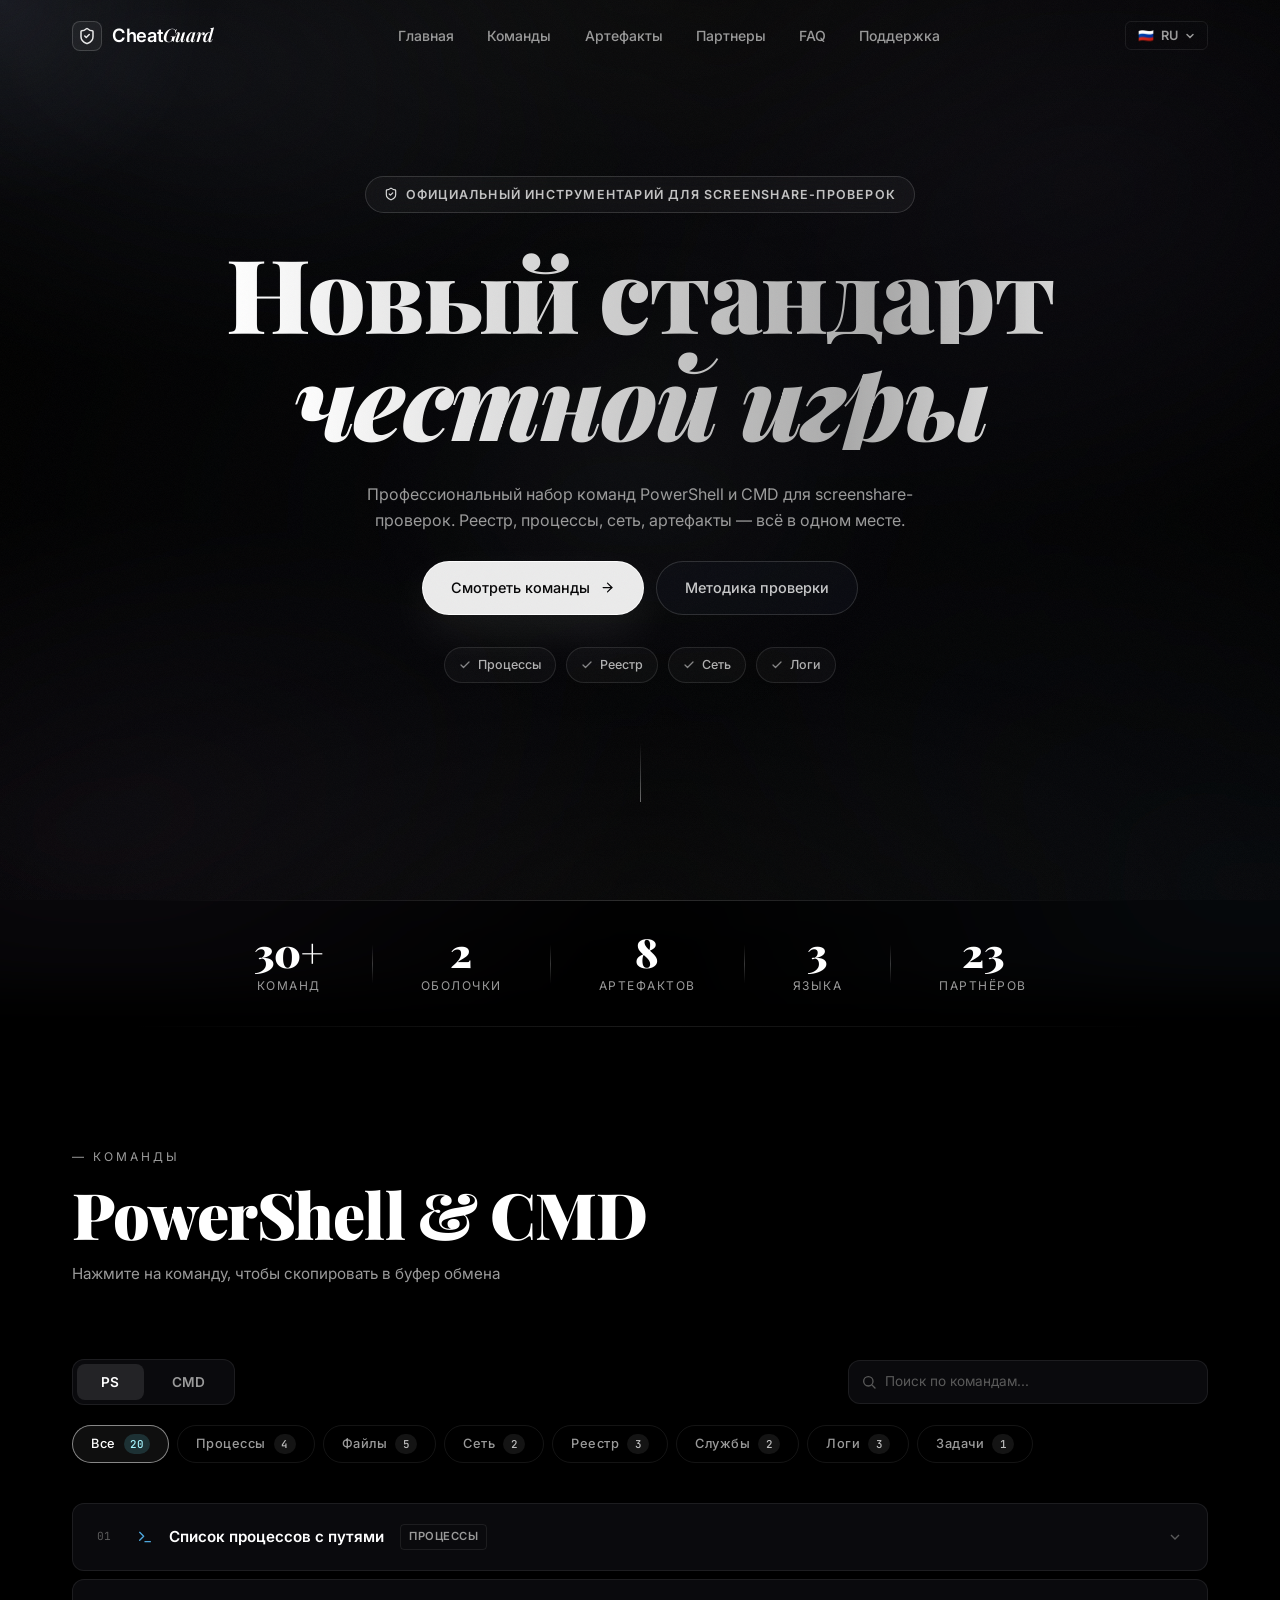
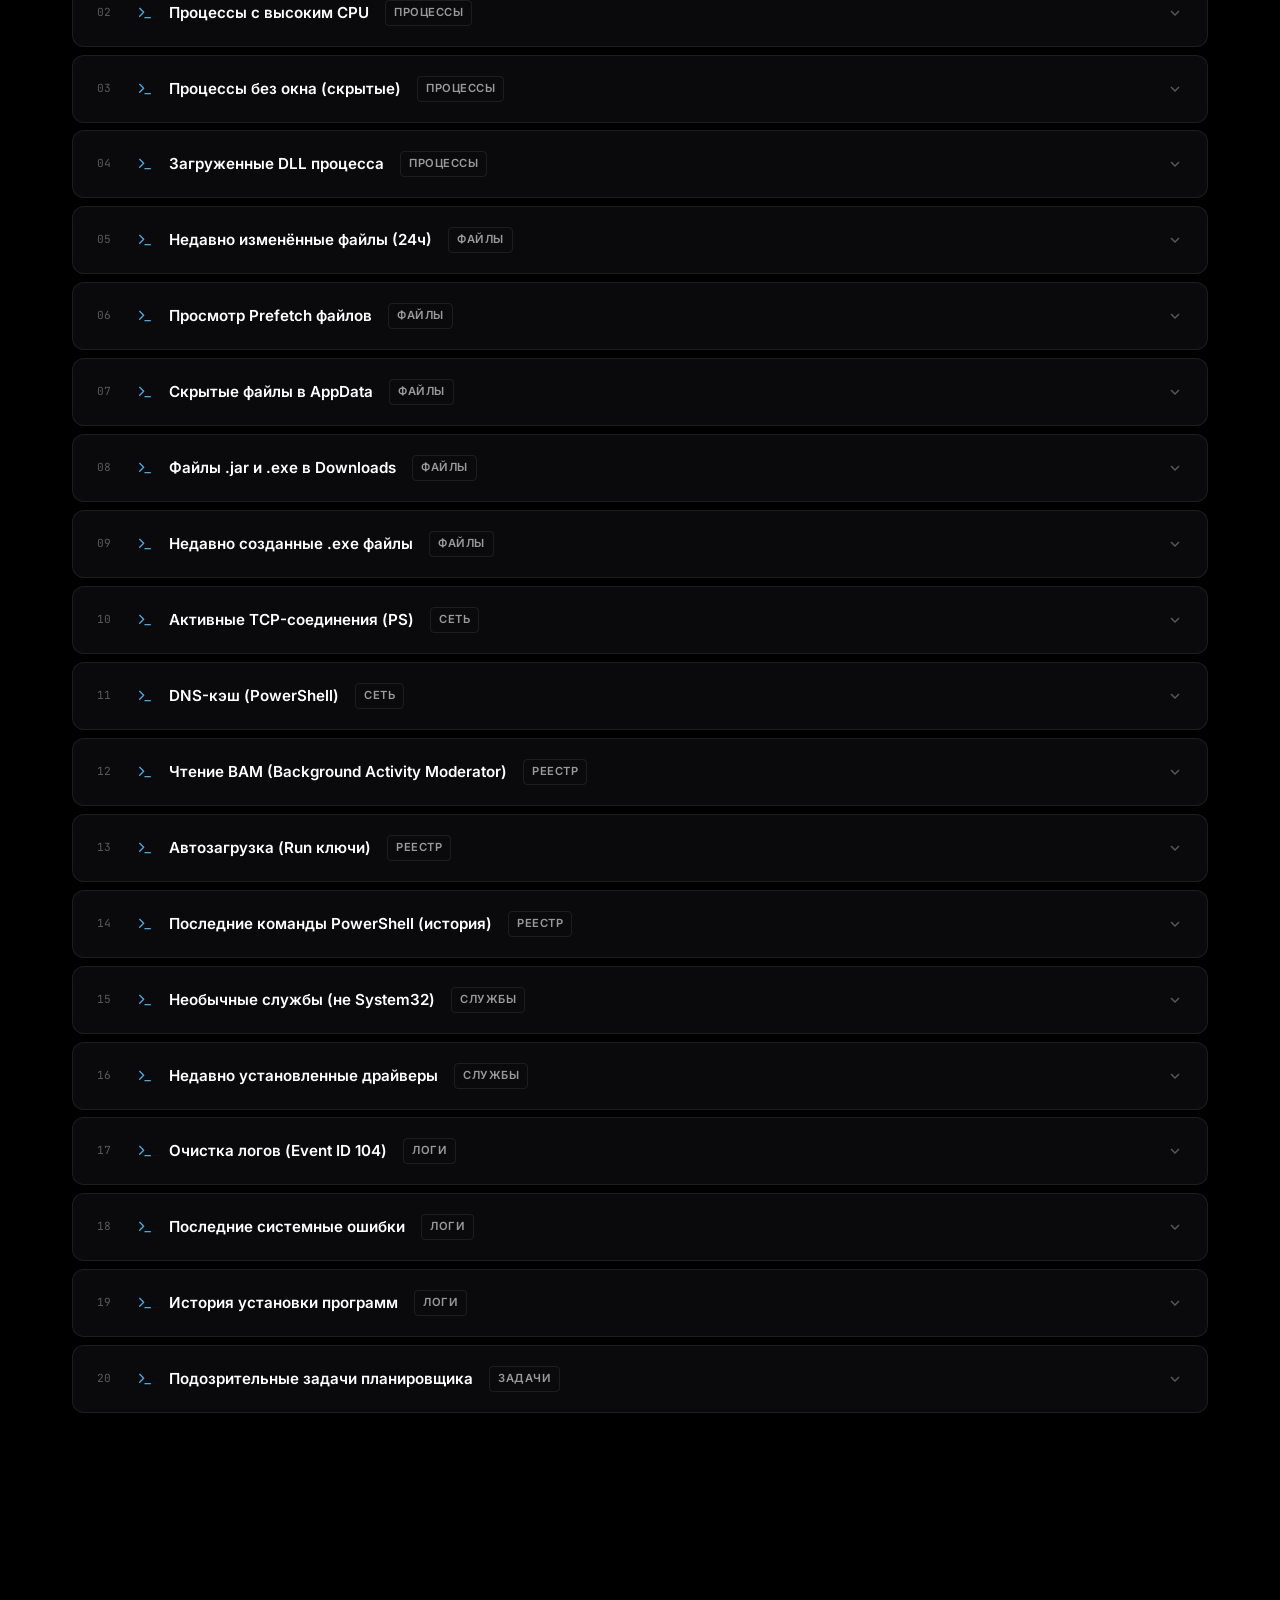
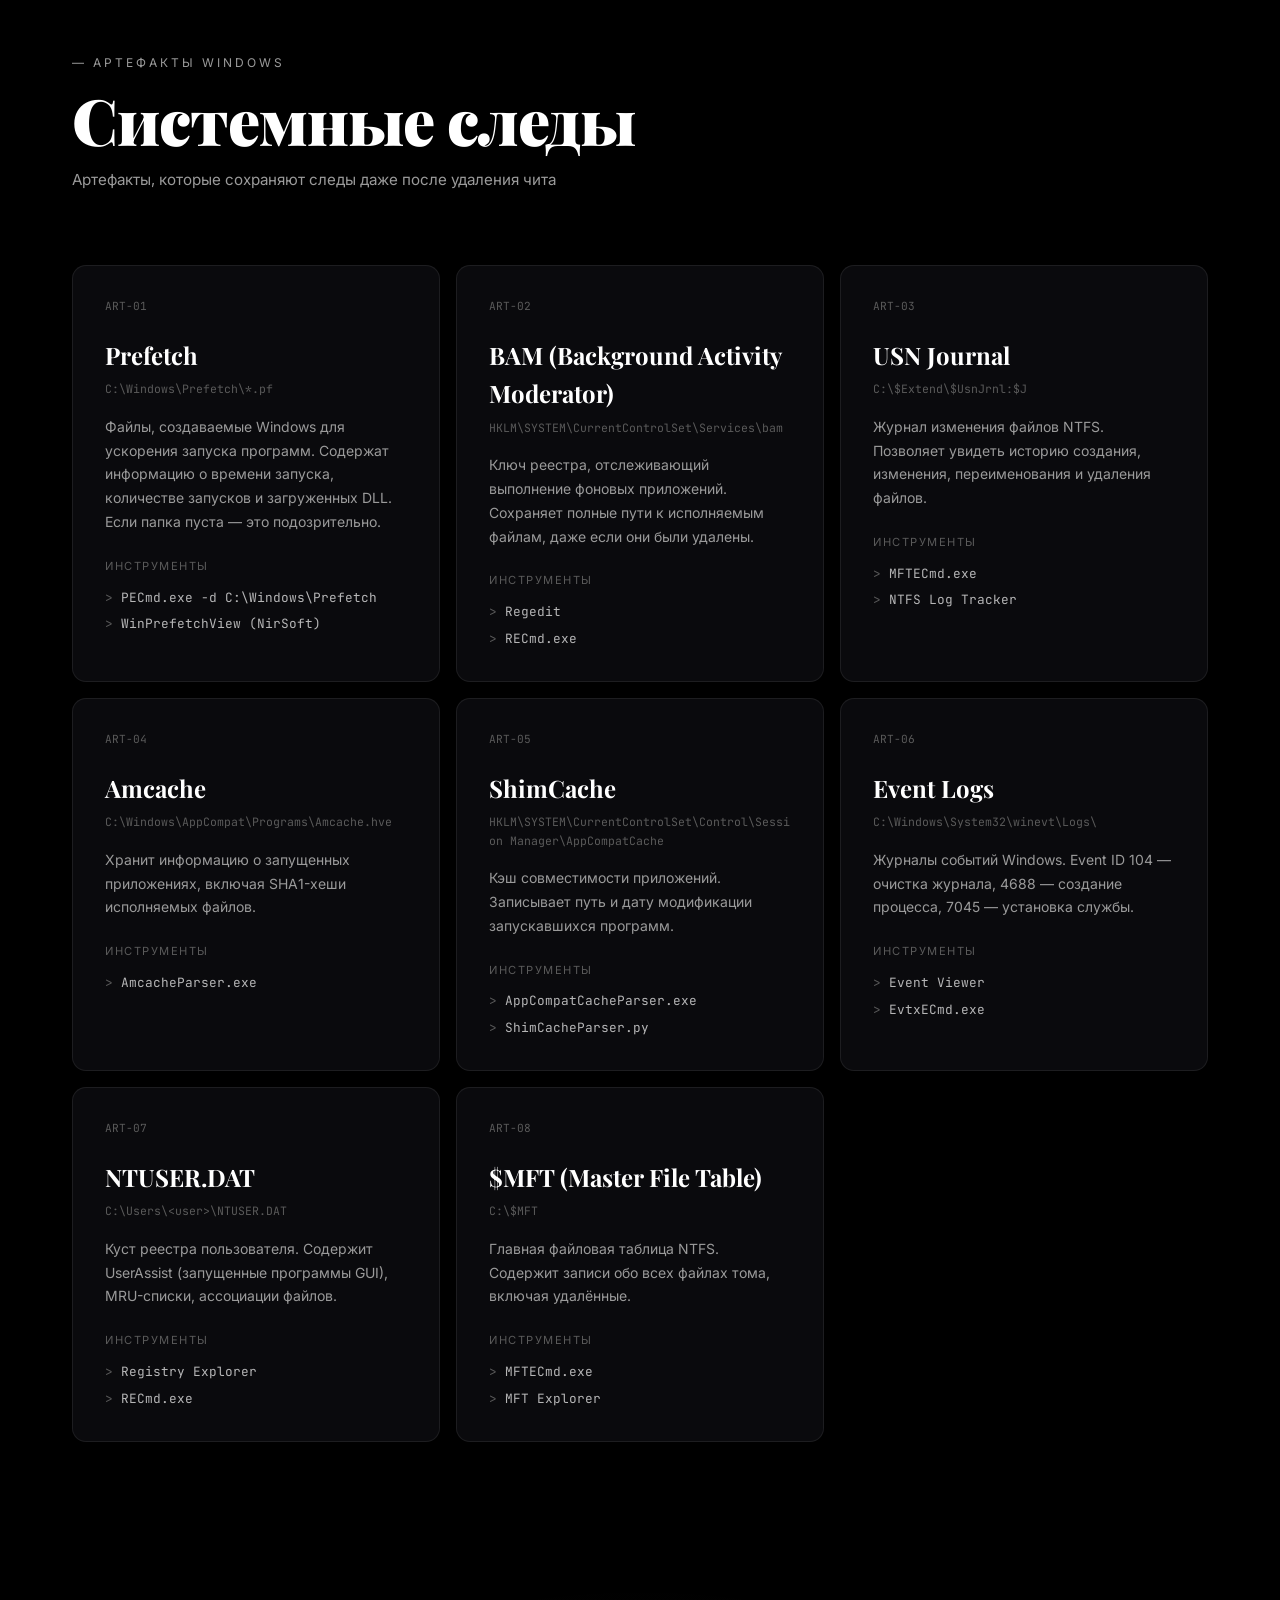
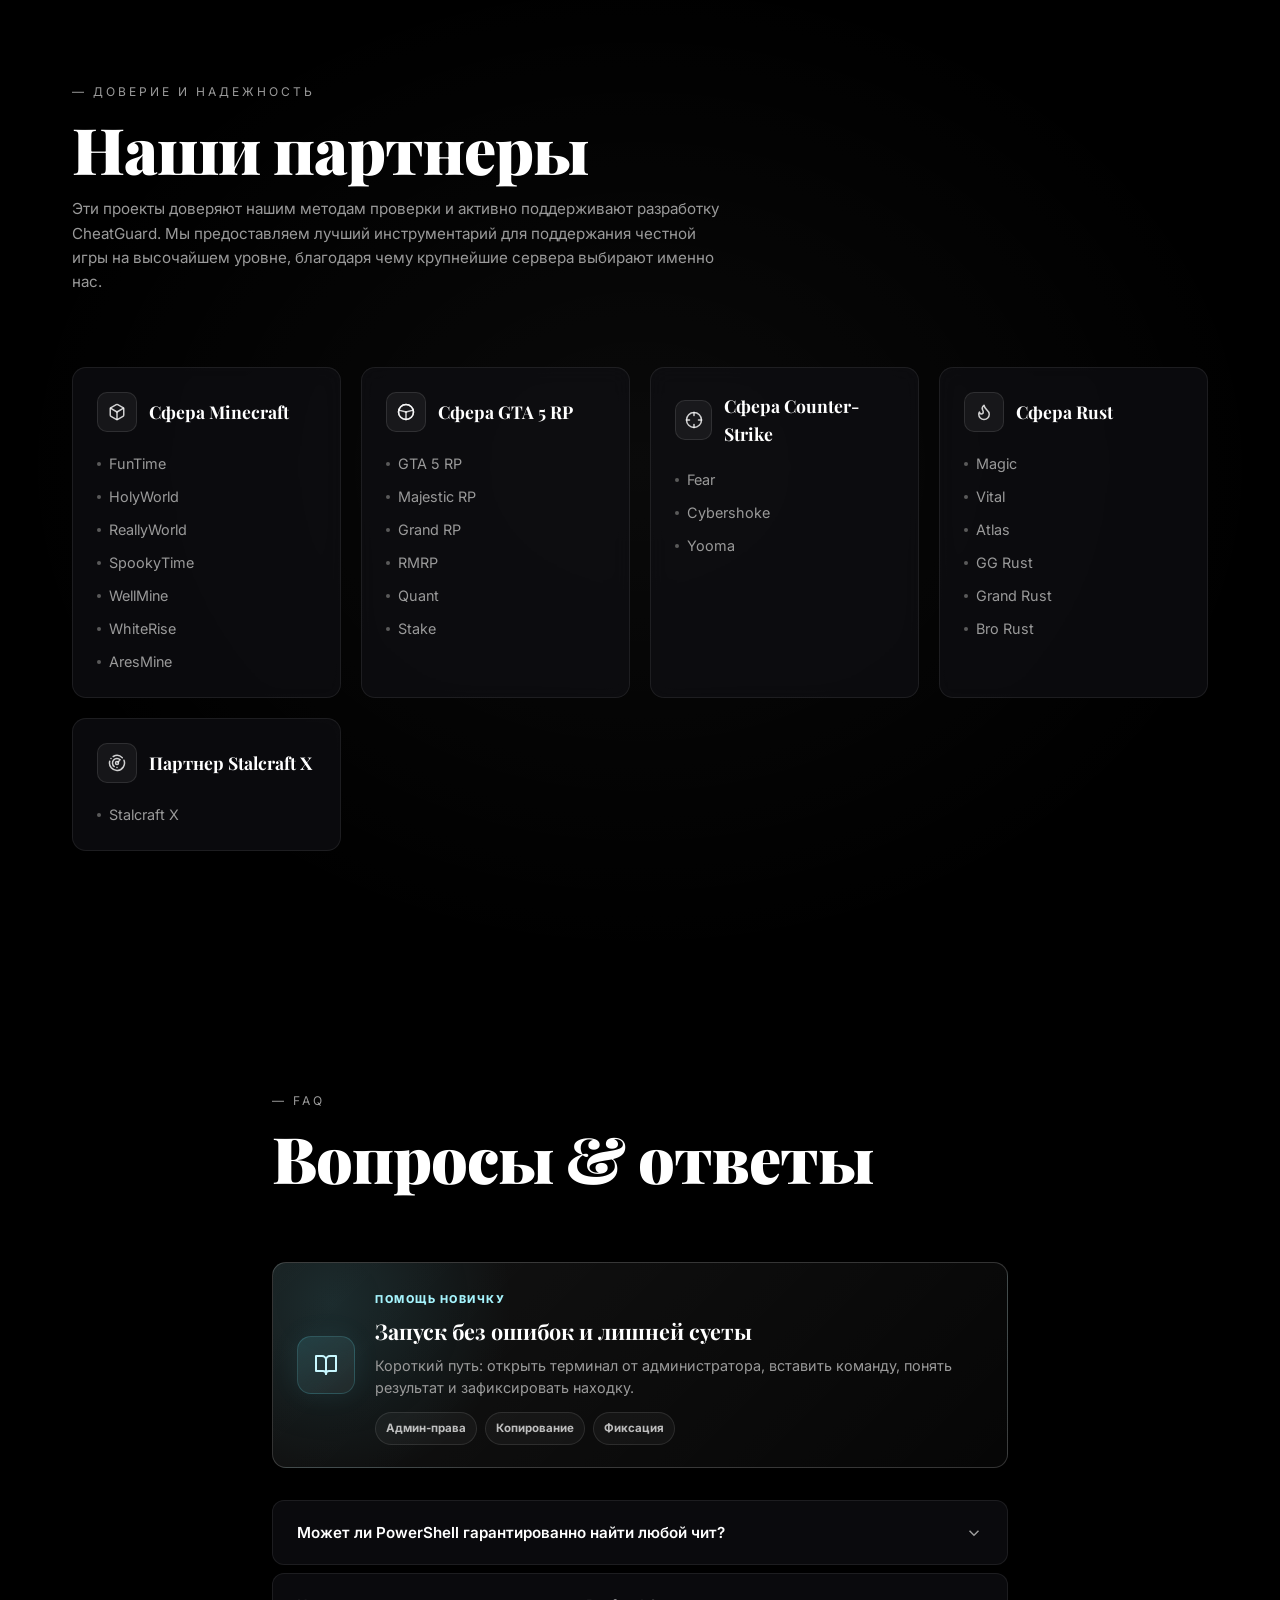
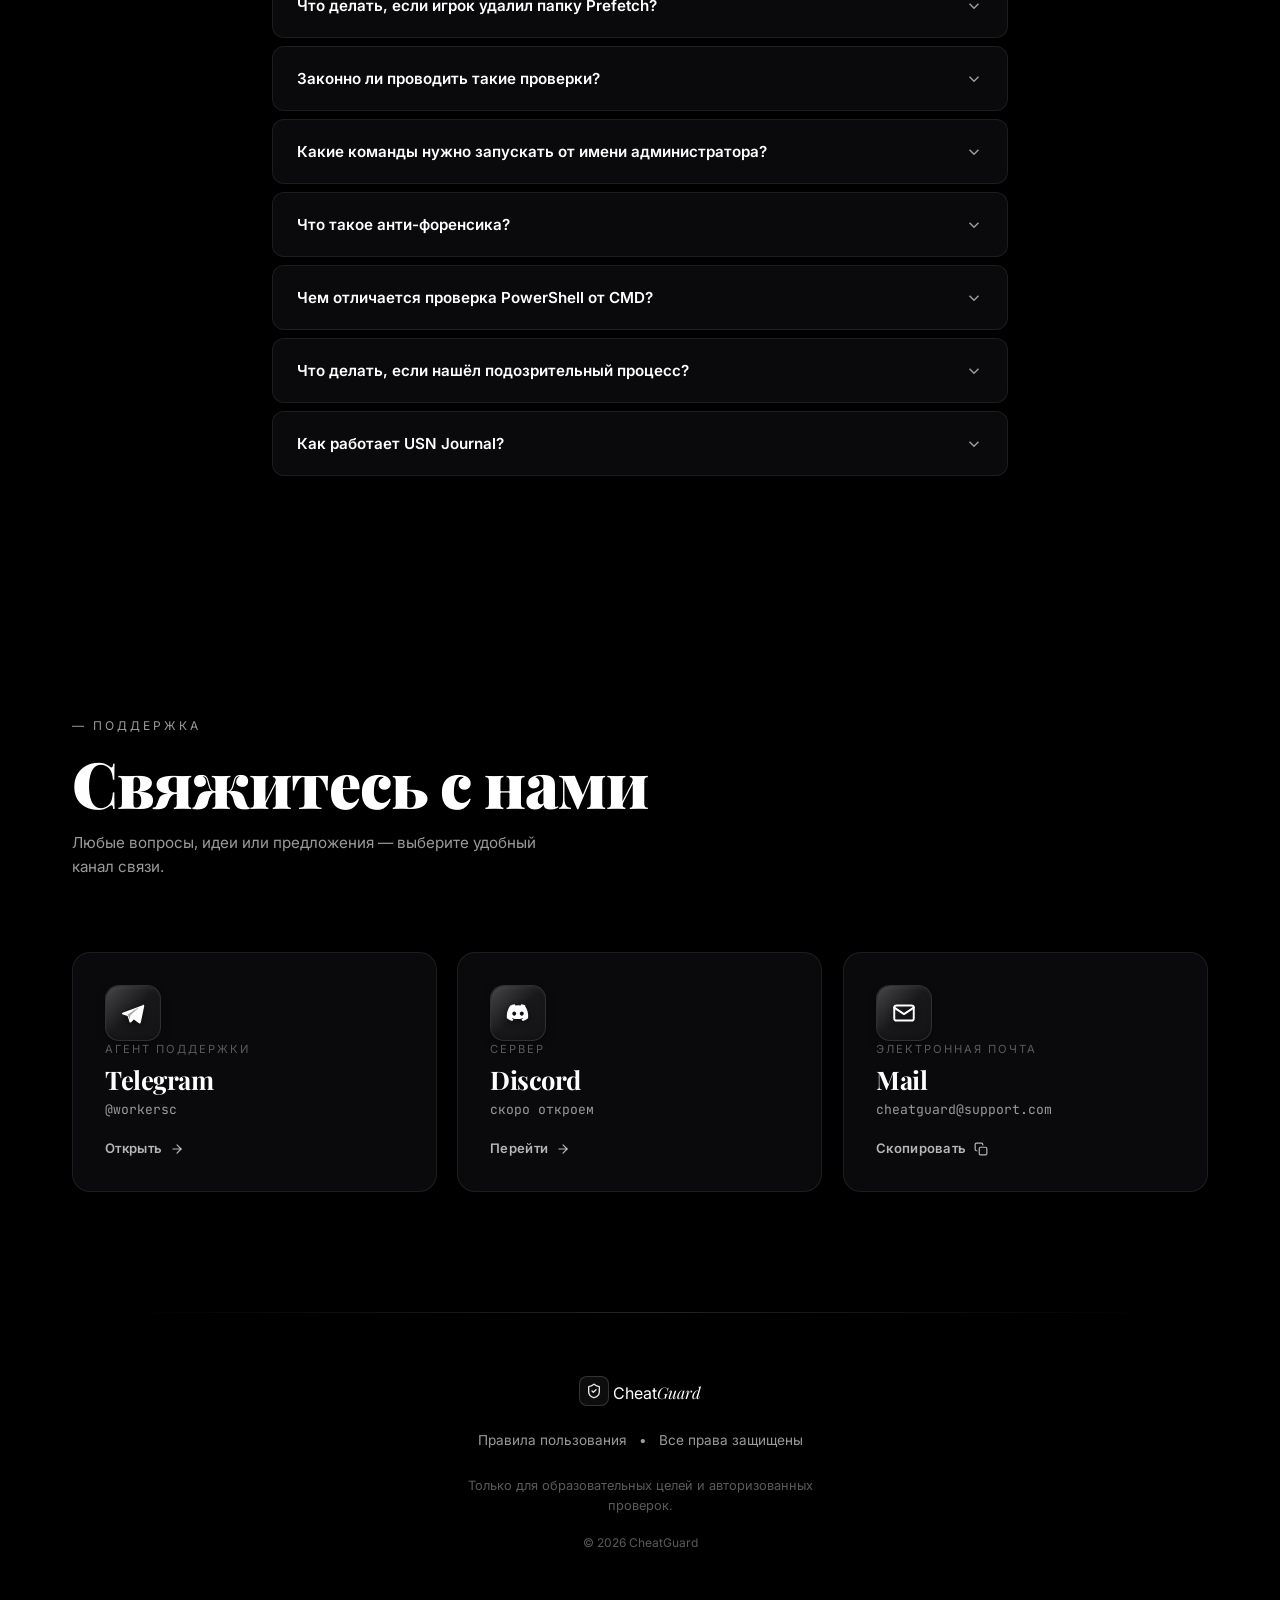
==== commit c28365f4: "feat: add animated stat counters and update hero section text Co-authored-by: cheatguard-project <28" ====
--- a/index.html
+++ b/index.html
@@ -25,7 +25,12 @@
     <nav class="navbar" id="navbar">
         <div class="nav-inner">
             <a href="#" class="brand">
-                <span class="brand-star">✦</span>
+                <span class="brand-mark" aria-hidden="true">
+                    <svg width="18" height="18" viewBox="0 0 24 24" fill="none" stroke="currentColor" stroke-width="2" stroke-linecap="round" stroke-linejoin="round">
+                        <path d="M20 13c0 5-3.5 7.5-7.66 8.95a1 1 0 0 1-.67-.01C7.5 20.5 4 18 4 13V6a1 1 0 0 1 1-1c2 0 4.5-1.2 6.24-2.72a1.17 1.17 0 0 1 1.52 0C14.51 3.81 17 5 19 5a1 1 0 0 1 1 1z"></path>
+                        <path d="m9 12 2 2 4-4"></path>
+                    </svg>
+                </span>
                 <span class="brand-name">Cheat<em>Guard</em></span>
             </a>
             <ul class="nav-menu" id="navMenu">
@@ -60,10 +65,19 @@
     <!-- ====== HERO ====== -->
     <section class="hero" id="hero">
         <div class="hero-center">
+            <!-- Official badge -->
+            <div class="hero-badge">
+                <svg width="14" height="14" viewBox="0 0 24 24" fill="none" stroke="currentColor" stroke-width="2" stroke-linecap="round" stroke-linejoin="round" aria-hidden="true">
+                    <path d="M20 13c0 5-3.5 7.5-7.66 8.95a1 1 0 0 1-.67-.01C7.5 20.5 4 18 4 13V6a1 1 0 0 1 1-1c2 0 4.5-1.2 6.24-2.72a1.17 1.17 0 0 1 1.52 0C14.51 3.81 17 5 19 5a1 1 0 0 1 1 1z"></path>
+                    <path d="m9 12 2 2 4-4"></path>
+                </svg>
+                <span data-i18n="hero_kicker">Screenshare toolkit для модераторов</span>
+            </div>
+
             <!-- Big title -->
             <h1 class="hero-title">
-                <span class="hero-title-line" data-i18n="hero_line1">CheatGuard ✦ raises</span>
-                <span class="hero-title-line italic" data-i18n="hero_line2">the bar</span>
+                <span class="hero-title-line" data-i18n="hero_line1">Новый стандарт</span>
+                <span class="hero-title-line italic" data-i18n="hero_line2">честной игры</span>
             </h1>
 
             <p class="hero-desc" data-i18n="hero_desc">
@@ -73,27 +87,32 @@
 
             <div class="hero-actions">
                 <a href="#commands" class="cta-btn cta-primary">
-                    <span class="cta-icon">✦</span>
                     <span data-i18n="hero_cta">Смотреть команды</span>
+                    <svg width="15" height="15" viewBox="0 0 24 24" fill="none" stroke="currentColor" stroke-width="2" stroke-linecap="round" stroke-linejoin="round" aria-hidden="true"><line x1="5" y1="12" x2="19" y2="12"></line><polyline points="12 5 19 12 12 19"></polyline></svg>
                 </a>
-            </div>
-
-            <div class="hero-console tilt">
-                <div class="hero-console-top">
-                    <span class="console-dot"></span>
-                    <span class="console-dot"></span>
-                    <span class="console-dot"></span>
-                    <span class="console-title" data-i18n="hero_console_title">Быстрый срез проверки</span>
-                </div>
-                <div class="hero-console-body">
-                    <span class="console-prompt">PS&gt;</span>
-                    <span class="console-command" id="heroCommandText">Get-Process | Select Id, ProcessName, Path</span>
-                    <span class="console-caret" aria-hidden="true"></span>
-                </div>
-                <div class="hero-console-signals">
-                    <span id="heroCommandIndex">01 / 04</span>
-                    <span id="heroCommandTitle">Список процессов с путями</span>
-                </div>
+                <a href="tutorial.html" class="cta-btn cta-secondary">
+                    <span data-i18n="hero_cta_secondary">Методика проверки</span>
+                </a>
+            </div>
+
+            <!-- Coverage chips -->
+            <div class="hero-chips" aria-label="Области проверки">
+                <span class="hero-chip" style="--c: 0;">
+                    <svg width="12" height="12" viewBox="0 0 24 24" fill="none" stroke="currentColor" stroke-width="2.5" stroke-linecap="round" stroke-linejoin="round" aria-hidden="true"><polyline points="20 6 9 17 4 12"></polyline></svg>
+                    <span data-i18n="hero_signal_process">Процессы</span>
+                </span>
+                <span class="hero-chip" style="--c: 1;">
+                    <svg width="12" height="12" viewBox="0 0 24 24" fill="none" stroke="currentColor" stroke-width="2.5" stroke-linecap="round" stroke-linejoin="round" aria-hidden="true"><polyline points="20 6 9 17 4 12"></polyline></svg>
+                    <span data-i18n="hero_signal_registry">Реестр</span>
+                </span>
+                <span class="hero-chip" style="--c: 2;">
+                    <svg width="12" height="12" viewBox="0 0 24 24" fill="none" stroke="currentColor" stroke-width="2.5" stroke-linecap="round" stroke-linejoin="round" aria-hidden="true"><polyline points="20 6 9 17 4 12"></polyline></svg>
+                    <span data-i18n="hero_signal_network">Сеть</span>
+                </span>
+                <span class="hero-chip" style="--c: 3;">
+                    <svg width="12" height="12" viewBox="0 0 24 24" fill="none" stroke="currentColor" stroke-width="2.5" stroke-linecap="round" stroke-linejoin="round" aria-hidden="true"><polyline points="20 6 9 17 4 12"></polyline></svg>
+                    <span data-i18n="hero_signal_logs">Логи</span>
+                </span>
             </div>
 
             <div class="hero-scroll-hint">
@@ -112,22 +131,22 @@
                 <span class="stat-num" id="statCmds">30+</span>
                 <span class="stat-lbl" data-i18n="stat_cmd">Команд</span>
             </div>
-            <div class="stat-sep">✦</div>
+            <div class="stat-sep" aria-hidden="true"></div>
             <div class="stat-item">
                 <span class="stat-num">2</span>
                 <span class="stat-lbl" data-i18n="stat_shells">Оболочки</span>
             </div>
-            <div class="stat-sep">✦</div>
+            <div class="stat-sep" aria-hidden="true"></div>
             <div class="stat-item">
                 <span class="stat-num">8</span>
                 <span class="stat-lbl" data-i18n="stat_art">Артефактов</span>
             </div>
-            <div class="stat-sep">✦</div>
+            <div class="stat-sep" aria-hidden="true"></div>
             <div class="stat-item">
                 <span class="stat-num">3</span>
                 <span class="stat-lbl" data-i18n="stat_lang">Языка</span>
             </div>
-            <div class="stat-sep">✦</div>
+            <div class="stat-sep" aria-hidden="true"></div>
             <div class="stat-item">
                 <span class="stat-num" id="statPartners">23</span>
                 <span class="stat-lbl" data-i18n="stat_partners">Партнёров</span>
@@ -138,7 +157,7 @@
     <!-- ====== COMMANDS ====== -->
     <section class="section commands-section" id="commands">
         <div class="container">
-            <div class="section-head">
+            <div class="section-head reveal">
                 <p class="section-label" data-i18n="cmd_label">— Команды</p>
                 <h2 class="section-title" data-i18n="cmd_title">PowerShell <em>&</em> CMD</h2>
                 <p class="section-sub" data-i18n="cmd_sub">Нажмите на команду, чтобы скопировать в буфер обмена</p>
@@ -185,7 +204,7 @@
     <!-- ====== ARTIFACTS ====== -->
     <section class="section artifacts-section" id="artifacts">
         <div class="container">
-            <div class="section-head">
+            <div class="section-head reveal">
                 <p class="section-label" data-i18n="art_label">— Артефакты Windows</p>
                 <h2 class="section-title" data-i18n="art_title">Системные <em>следы</em></h2>
                 <p class="section-sub" data-i18n="art_sub">Артефакты, которые сохраняют следы даже после удаления чита</p>
@@ -198,14 +217,14 @@
     <section class="section partners-section" id="partners">
         <div class="partners-bg"></div>
         <div class="container">
-            <div class="section-head">
+            <div class="section-head reveal">
                 <p class="section-label" data-i18n="part_label">— Доверие и надежность</p>
                 <h2 class="section-title" data-i18n="part_title">Наши <em>партнеры</em></h2>
                 <p class="section-sub part-desc" data-i18n="part_desc">Эти проекты доверяют нашим методам проверки и активно поддерживают разработку CheatGuard. Мы предоставляем лучший инструментарий для поддержания честной игры на высочайшем уровне, благодаря чему крупнейшие сервера выбирают именно нас.</p>
             </div>
             <div class="partners-grid" id="partnersGrid">
                 <!-- Minecraft -->
-                <div class="partner-category-card tilt">
+                <div class="partner-category-card tilt reveal">
                     <div class="partner-cat-header">
                         <div class="partner-cat-icon-wrap">
                             <svg width="18" height="18" viewBox="0 0 24 24" fill="none" stroke="currentColor" stroke-width="2" stroke-linecap="round" stroke-linejoin="round" class="partner-cat-icon"><path d="M21 16V8a2 2 0 0 0-1-1.73l-7-4a2 2 0 0 0-2 0l-7 4A2 2 0 0 0 3 8v8a2 2 0 0 0 1 1.73l7 4a2 2 0 0 0 2 0l7-4A2 2 0 0 0 21 16z"></path><polyline points="3.27 6.96 12 12.01 20.73 6.96"></polyline><line x1="12" y1="22.08" x2="12" y2="12"></line></svg>
@@ -223,7 +242,7 @@
                     </ul>
                 </div>
                 <!-- GTA 5 RP -->
-                <div class="partner-category-card tilt">
+                <div class="partner-category-card tilt reveal">
                     <div class="partner-cat-header">
                         <div class="partner-cat-icon-wrap">
                             <svg width="18" height="18" viewBox="0 0 24 24" fill="none" stroke="currentColor" stroke-width="2" stroke-linecap="round" stroke-linejoin="round" class="partner-cat-icon"><circle cx="12" cy="12" r="10"></circle><path d="M12 2a10 10 0 0 1 10 10c0 5.523-4.477 10-10 10S2 17.523 2 12 6.477 2 12 2z"></path><path d="M12 12 2.5 9.5"></path><path d="M12 12 21.5 9.5"></path><path d="M12 12v10"></path></svg>
@@ -240,7 +259,7 @@
                     </ul>
                 </div>
                 <!-- CS -->
-                <div class="partner-category-card tilt">
+                <div class="partner-category-card tilt reveal">
                     <div class="partner-cat-header">
                         <div class="partner-cat-icon-wrap">
                             <svg width="18" height="18" viewBox="0 0 24 24" fill="none" stroke="currentColor" stroke-width="2" stroke-linecap="round" stroke-linejoin="round" class="partner-cat-icon"><circle cx="12" cy="12" r="10"></circle><line x1="22" y1="12" x2="18" y2="12"></line><line x1="6" y1="12" x2="2" y2="12"></line><line x1="12" y1="6" x2="12" y2="2"></line><line x1="12" y1="22" x2="12" y2="18"></line></svg>
@@ -254,7 +273,7 @@
                     </ul>
                 </div>
                 <!-- Rust -->
-                <div class="partner-category-card tilt">
+                <div class="partner-category-card tilt reveal">
                     <div class="partner-cat-header">
                         <div class="partner-cat-icon-wrap">
                             <svg width="18" height="18" viewBox="0 0 24 24" fill="none" stroke="currentColor" stroke-width="2" stroke-linecap="round" stroke-linejoin="round" class="partner-cat-icon"><path d="M8.5 14.5A2.5 2.5 0 0 0 11 12c0-1.38-.5-2-1-3-1.072-2.143-.224-4.054 2-6 .5 2.5 2 4.9 4 6.5 2 1.6 3 3.5 3 5.5a7 7 0 1 1-14 0c0-1.153.433-2.294 1-3a2.5 2.5 0 0 0 2.5 2.5z"></path></svg>
@@ -271,7 +290,7 @@
                     </ul>
                 </div>
                 <!-- Stalcraft -->
-                <div class="partner-category-card tilt">
+                <div class="partner-category-card tilt reveal">
                     <div class="partner-cat-header">
                         <div class="partner-cat-icon-wrap">
                             <svg width="18" height="18" viewBox="0 0 24 24" fill="none" stroke="currentColor" stroke-width="2" stroke-linecap="round" stroke-linejoin="round" class="partner-cat-icon"><path d="M19.07 4.93A10 10 0 0 0 6.99 3.34"></path><path d="M4 6h.01"></path><path d="M2.29 9.62A10 10 0 1 0 21.31 8.35"></path><path d="M16.24 7.76A6 6 0 1 0 8.23 16.67"></path><path d="M12 18h.01"></path><circle cx="12" cy="12" r="2"></circle><path d="M13.41 10.59 15 9"></path></svg>
@@ -289,7 +308,7 @@
     <!-- ====== FAQ ====== -->
     <section class="section faq-section" id="faq">
         <div class="container faq-container">
-            <div class="section-head">
+            <div class="section-head reveal">
                 <p class="section-label">— FAQ</p>
                 <h2 class="section-title" data-i18n="faq_title">Вопросы <em>&</em> ответы</h2>
             </div>
@@ -322,7 +341,7 @@
     <!-- ====== SUPPORT ====== -->
     <section class="section support-section" id="support">
         <div class="container">
-            <div class="section-head">
+            <div class="section-head reveal">
                 <p class="section-label" data-i18n="sup_label">— Поддержка</p>
                 <h2 class="section-title" data-i18n="sup_title">Свяжитесь <em>с нами</em></h2>
                 <p class="section-sub" data-i18n="sup_sub">Любые вопросы, идеи или предложения — выберите удобный канал связи.</p>
@@ -394,7 +413,12 @@
     <footer class="footer">
         <div class="footer-inner">
             <div class="footer-brand">
-                <span class="brand-star">✦</span>
+                <span class="brand-mark" aria-hidden="true">
+                    <svg width="16" height="16" viewBox="0 0 24 24" fill="none" stroke="currentColor" stroke-width="2" stroke-linecap="round" stroke-linejoin="round">
+                        <path d="M20 13c0 5-3.5 7.5-7.66 8.95a1 1 0 0 1-.67-.01C7.5 20.5 4 18 4 13V6a1 1 0 0 1 1-1c2 0 4.5-1.2 6.24-2.72a1.17 1.17 0 0 1 1.52 0C14.51 3.81 17 5 19 5a1 1 0 0 1 1 1z"></path>
+                        <path d="m9 12 2 2 4-4"></path>
+                    </svg>
+                </span>
                 <span class="brand-name">Cheat<em>Guard</em></span>
             </div>
             <div class="footer-links">
--- a/style.css
+++ b/style.css
@@ -141,7 +141,16 @@
     transition: opacity 0.3s var(--ease);
 }
 .brand:hover { opacity: 0.7; }
-.brand-star { font-size: 0.9rem; opacity: 0.7; animation: twinkle 3s ease-in-out infinite; }
+.brand-mark {
+    display: inline-flex; align-items: center; justify-content: center;
+    width: 30px; height: 30px;
+    border: 1px solid rgba(255,255,255,0.16);
+    border-radius: 8px;
+    background: rgba(255,255,255,0.05);
+    color: rgba(255,255,255,0.9);
+    transition: border-color 0.3s var(--ease), background 0.3s var(--ease);
+}
+.brand:hover .brand-mark { border-color: rgba(255,255,255,0.35); background: rgba(255,255,255,0.09); }
 .brand-name em { font-style: italic; font-family: var(--serif); }
 
 @keyframes twinkle {
@@ -255,7 +264,7 @@
     -webkit-background-clip: text;
     -webkit-text-fill-color: transparent;
     background-clip: text;
-    animation: slideUp 0.8s var(--ease) both, shimmer 6s ease-in-out infinite 1s;
+    animation: slideUp 0.8s var(--ease) 0.15s both, shimmer 6s ease-in-out infinite 1.2s;
 }
 @keyframes shimmer {
     0%, 100% { background-position: 0% 50%; }
@@ -275,9 +284,9 @@
 }
 .hero-title-line {
     display: block;
-    animation: slideUp 0.8s var(--ease) both;
-}
-.hero-title-line:nth-child(2) { animation-delay: 0.1s; }
+    animation: slideUp 0.8s var(--ease) 0.15s both;
+}
+.hero-title-line:nth-child(2) { animation-delay: 0.28s; }
 .hero-title .italic { font-style: italic; }
 
 @keyframes slideUp {
@@ -291,7 +300,7 @@
     color: var(--grey);
     max-width: 620px;
     margin-bottom: 28px;
-    animation: fadeIn 1s var(--ease) 0.3s both;
+    animation: fadeIn 1s var(--ease) 0.45s both;
 }
 
 /* CTA button */
@@ -333,85 +342,71 @@
     border-color: rgba(255,255,255,0.14);
     color: rgba(255,255,255,0.78);
 }
-.cta-icon { font-size: 0.75rem; animation: spin 4s linear infinite; display: inline-block; }
+.cta-btn svg { transition: transform 0.3s var(--ease); flex-shrink: 0; }
+.cta-btn:hover svg { transform: translateX(4px); }
 
 @keyframes spin { to { transform: rotate(360deg); } }
 
-.hero-console {
-    width: min(100%, 660px);
-    margin-top: 6px;
-    background:
-        linear-gradient(135deg, rgba(103,232,249,0.10), transparent 38%),
-        linear-gradient(180deg, rgba(255,255,255,0.08), rgba(255,255,255,0.025));
+/* Hero badge — official kicker above the title */
+.hero-badge {
+    display: inline-flex; align-items: center; gap: 8px;
+    padding: 8px 18px;
+    margin-bottom: 28px;
     border: 1px solid rgba(255,255,255,0.14);
-    border-radius: 18px;
+    border-radius: 999px;
+    background: rgba(255,255,255,0.04);
+    backdrop-filter: blur(12px);
+    -webkit-backdrop-filter: blur(12px);
+    font-size: 0.78rem; font-weight: 600;
+    letter-spacing: 1.2px; text-transform: uppercase;
+    color: rgba(255,255,255,0.75);
+    animation: fadeUp 0.8s var(--ease-out-expo) both;
+    position: relative;
     overflow: hidden;
-    box-shadow: 0 26px 70px rgba(0,0,0,0.45);
-    backdrop-filter: blur(18px);
-    -webkit-backdrop-filter: blur(18px);
-    text-align: left;
-    animation: fadeIn 1s var(--ease) 0.65s both;
-}
-.hero-console-top {
-    display: flex; align-items: center; gap: 8px;
-    padding: 13px 16px;
-    border-bottom: 1px solid rgba(255,255,255,0.08);
-    color: rgba(255,255,255,0.58);
-    font-size: 0.76rem; font-weight: 650;
-}
-.console-dot {
-    width: 8px; height: 8px; border-radius: 50%;
-    background: rgba(255,255,255,0.25);
-}
-.console-dot:nth-child(1) { background: rgba(248,113,113,0.75); }
-.console-dot:nth-child(2) { background: rgba(251,191,36,0.72); }
-.console-dot:nth-child(3) { background: rgba(74,222,128,0.72); }
-.console-title { margin-left: auto; letter-spacing: 0.05em; text-transform: uppercase; }
-.hero-console-body {
-    display: flex; gap: 12px;
-    padding: 18px 18px 16px;
-    font-family: var(--mono);
-    font-size: clamp(0.72rem, 1.7vw, 0.9rem);
-    overflow-x: auto;
-    scrollbar-width: none;
-    -webkit-mask-image: linear-gradient(90deg, #000 0%, #000 86%, transparent 100%);
-            mask-image: linear-gradient(90deg, #000 0%, #000 86%, transparent 100%);
-}
-.hero-console-body::-webkit-scrollbar { display: none; }
-.console-prompt { color: #67e8f9; flex-shrink: 0; }
-.console-command {
-    color: rgba(255,255,255,0.86);
-    white-space: nowrap;
-    min-height: 1.6em;
-}
-.console-caret {
-    width: 8px;
-    height: 1.35em;
-    margin-left: -4px;
-    background: rgba(103,232,249,0.86);
-    box-shadow: 0 0 16px rgba(103,232,249,0.35);
-    animation: caretBlink 0.9s steps(2, start) infinite;
-    flex-shrink: 0;
-}
-@keyframes caretBlink {
-    0%, 48% { opacity: 1; }
-    49%, 100% { opacity: 0; }
-}
-.hero-console-signals {
-    display: flex; flex-wrap: wrap; gap: 8px;
-    padding: 0 18px 18px;
-}
-.hero-console-signals span {
-    font-size: 0.72rem; font-weight: 700;
-    color: rgba(255,255,255,0.72);
+}
+.hero-badge::after {
+    content: '';
+    position: absolute; inset: 0;
+    background: linear-gradient(105deg, transparent 40%, rgba(255,255,255,0.12) 50%, transparent 60%);
+    transform: translateX(-100%);
+    animation: badgeSheen 5s var(--ease) 1.4s infinite;
+}
+@keyframes badgeSheen {
+    0% { transform: translateX(-100%); }
+    28%, 100% { transform: translateX(100%); }
+}
+.hero-badge svg { color: rgba(255,255,255,0.85); flex-shrink: 0; }
+
+/* Hero coverage chips */
+.hero-chips {
+    display: flex; align-items: center; justify-content: center;
+    gap: 10px; flex-wrap: wrap;
+    margin-top: 4px;
+}
+.hero-chip {
+    display: inline-flex; align-items: center; gap: 7px;
+    padding: 7px 14px;
     border: 1px solid rgba(255,255,255,0.10);
     border-radius: 999px;
-    padding: 6px 10px;
-    background: rgba(255,255,255,0.04);
-    max-width: 100%;
-    overflow: hidden;
-    text-overflow: ellipsis;
-    white-space: nowrap;
+    background: rgba(255,255,255,0.03);
+    font-size: 0.78rem; font-weight: 500;
+    color: rgba(255,255,255,0.68);
+    transition: border-color 0.3s var(--ease), color 0.3s var(--ease), background 0.3s var(--ease), transform 0.3s var(--ease);
+    animation: fadeUp 0.7s var(--ease-out-expo) both;
+    animation-delay: calc(0.7s + var(--c, 0) * 0.09s);
+}
+.hero-chip:hover {
+    border-color: rgba(255,255,255,0.3);
+    color: white;
+    background: rgba(255,255,255,0.06);
+    transform: translateY(-2px);
+}
+.hero-chip svg { color: rgba(255,255,255,0.5); flex-shrink: 0; }
+.hero-chip:hover svg { color: rgba(255,255,255,0.9); }
+
+@keyframes fadeUp {
+    from { opacity: 0; transform: translateY(16px); }
+    to { opacity: 1; transform: translateY(0); }
 }
 
 /* Scroll hint */
@@ -487,7 +482,10 @@
 .stat-lbl {
     font-size: 0.75rem; color: var(--grey); text-transform: uppercase; letter-spacing: 1.5px;
 }
-.stat-sep { color: var(--grey2); font-size: 0.75rem; animation: twinkle 2s ease-in-out infinite; }
+.stat-sep {
+    width: 1px; height: 40px;
+    background: linear-gradient(to bottom, transparent, rgba(255,255,255,0.22), transparent);
+}
 
 /* ============================================================
    SECTIONS
@@ -1197,6 +1195,20 @@
 /* Stagger for grid items */
 .art-card { transition-delay: calc(var(--i, 0) * 0.07s); }
 .support-card.reveal { transition-delay: calc(var(--i, 0) * 0.12s); }
+.partner-category-card.reveal:nth-child(1) { transition-delay: 0s; }
+.partner-category-card.reveal:nth-child(2) { transition-delay: 0.1s; }
+.partner-category-card.reveal:nth-child(3) { transition-delay: 0.2s; }
+.partner-category-card.reveal:nth-child(4) { transition-delay: 0.3s; }
+.partner-category-card.reveal:nth-child(5) { transition-delay: 0.4s; }
+
+/* Section head reveal — title slides, label draws in */
+.section-head.reveal .section-title {
+    clip-path: inset(0 0 100% 0);
+    transition: clip-path 0.9s var(--ease-out-expo) 0.15s;
+}
+.section-head.reveal.visible .section-title {
+    clip-path: inset(0 0 -10% 0);
+}
 
 /* ============================================================
    SCROLLBAR
@@ -1676,7 +1688,6 @@
     .hero-actions { width: 100%; }
     .cta-btn { justify-content: center; }
     .hero-actions { margin-bottom: 18px; }
-    .hero-console { border-radius: 14px; }
     .hero-scroll-hint { margin-top: 34px; }
     /* Slimmer chain on tablet-ish widths */
     .chain {
@@ -1703,8 +1714,7 @@
     }
     .hero-desc { font-size: 0.92rem; }
     .hero-actions { flex-direction: column; align-items: stretch; }
-    .hero-console-body { padding: 16px 14px 14px; }
-    .hero-console-top, .hero-console-signals { padding-left: 14px; padding-right: 14px; }
+    .hero-badge { letter-spacing: 0.8px; font-size: 0.7rem; }
     .shell-tabs { width: 100%; }
     .shell-tab { flex: 1; text-align: center; }
     .cmd-toolbar { flex-direction: column; align-items: stretch; }
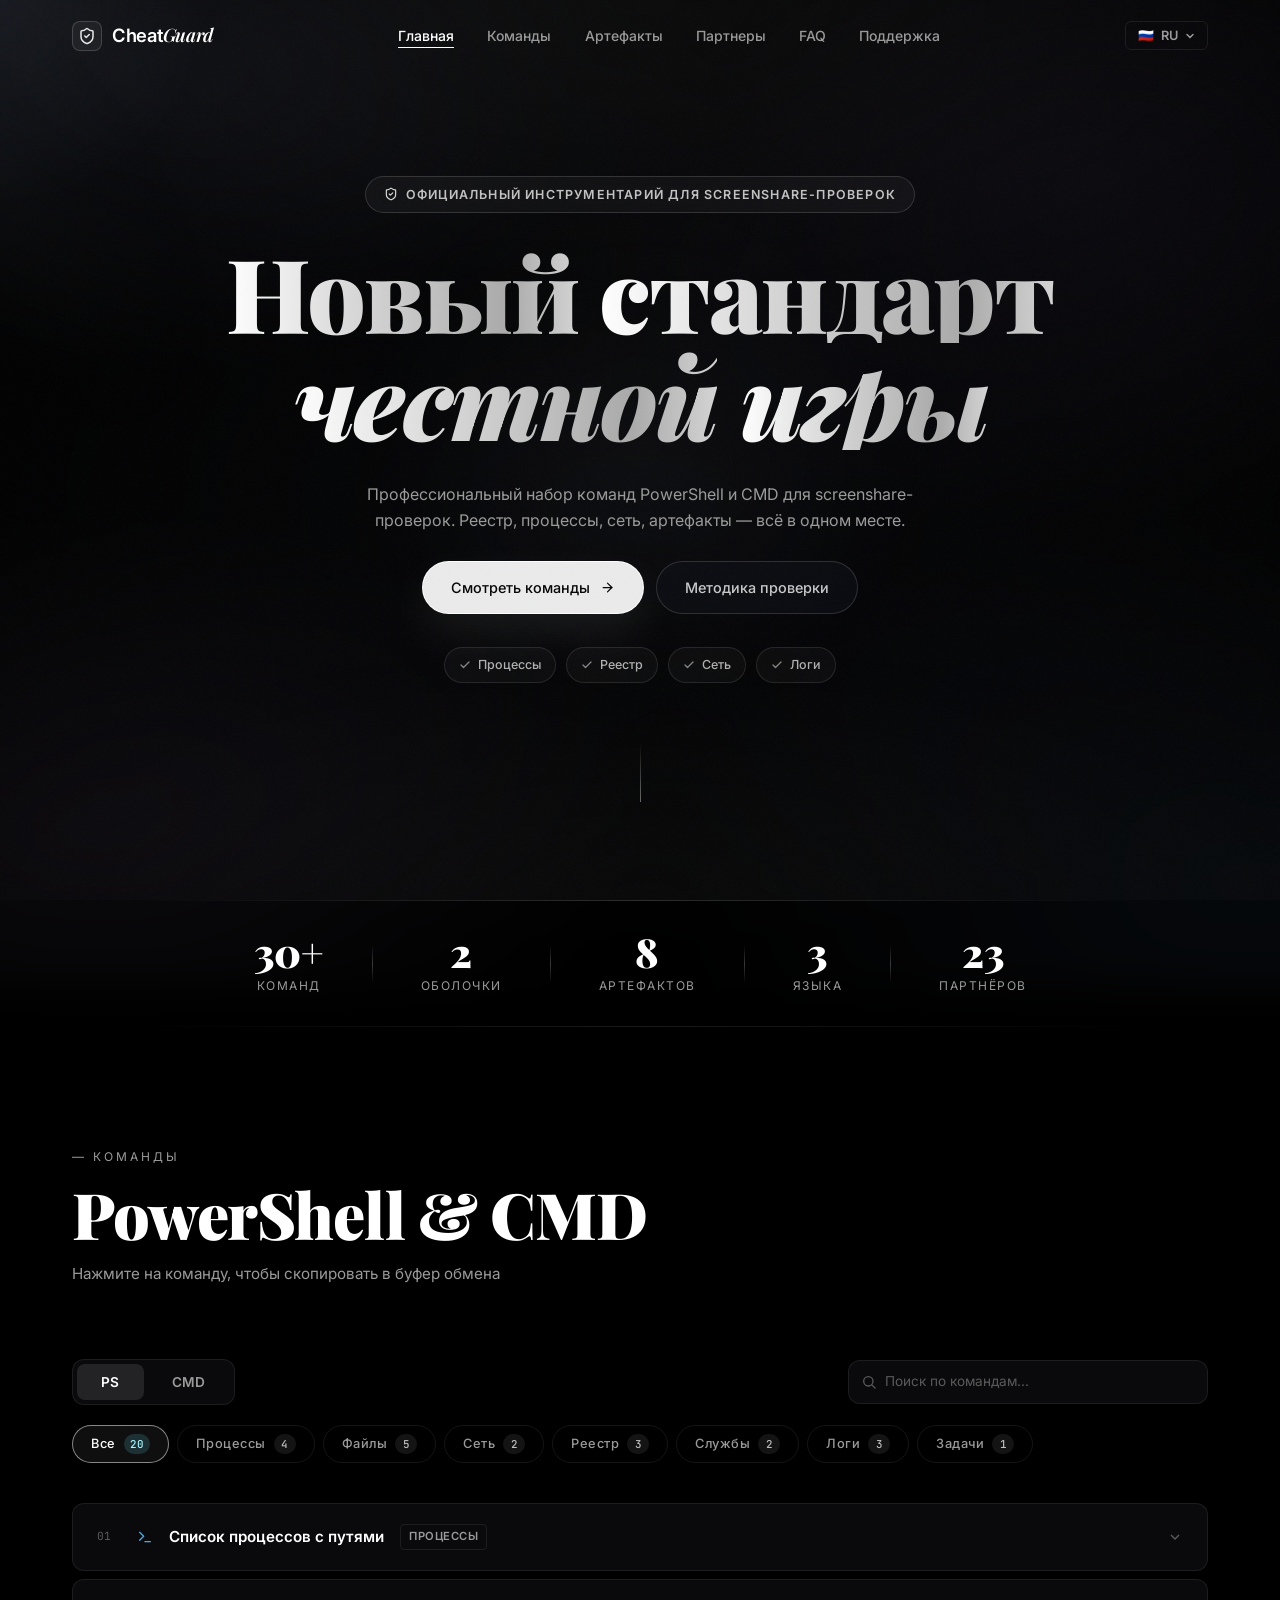
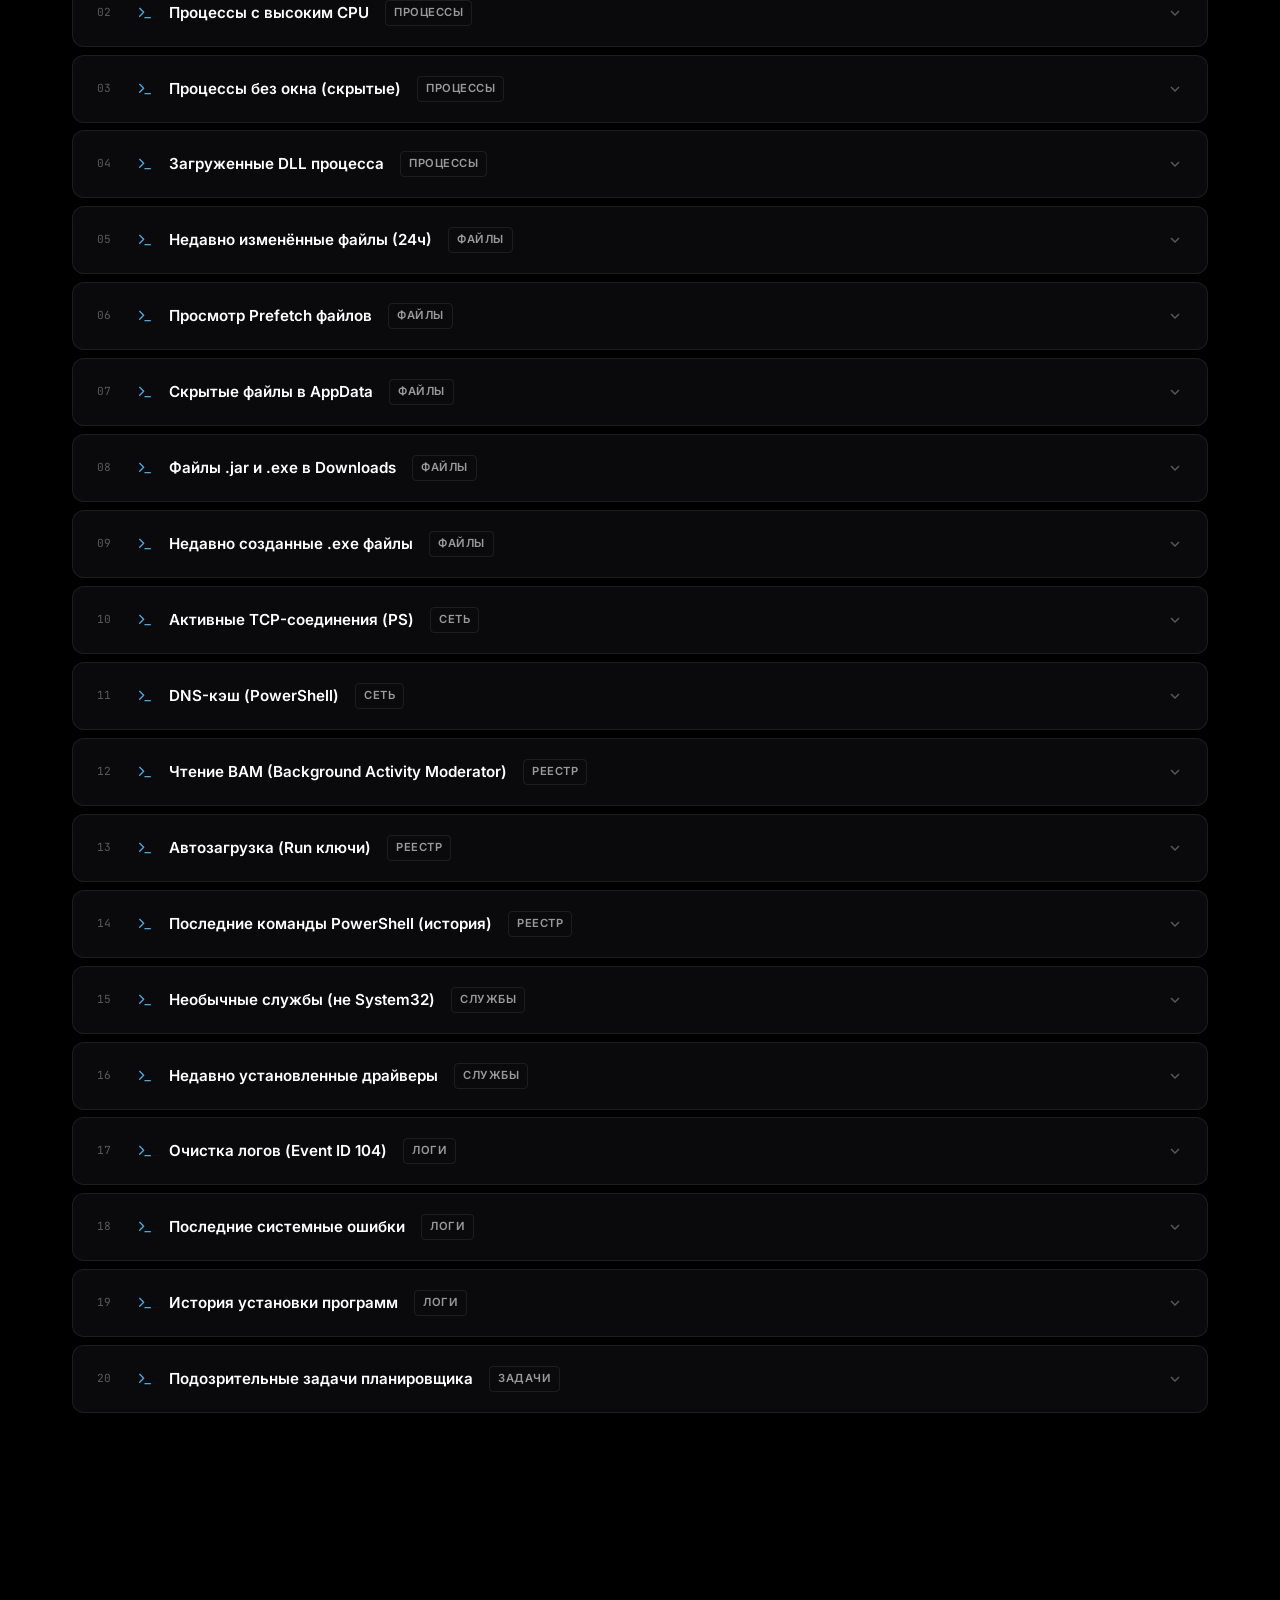
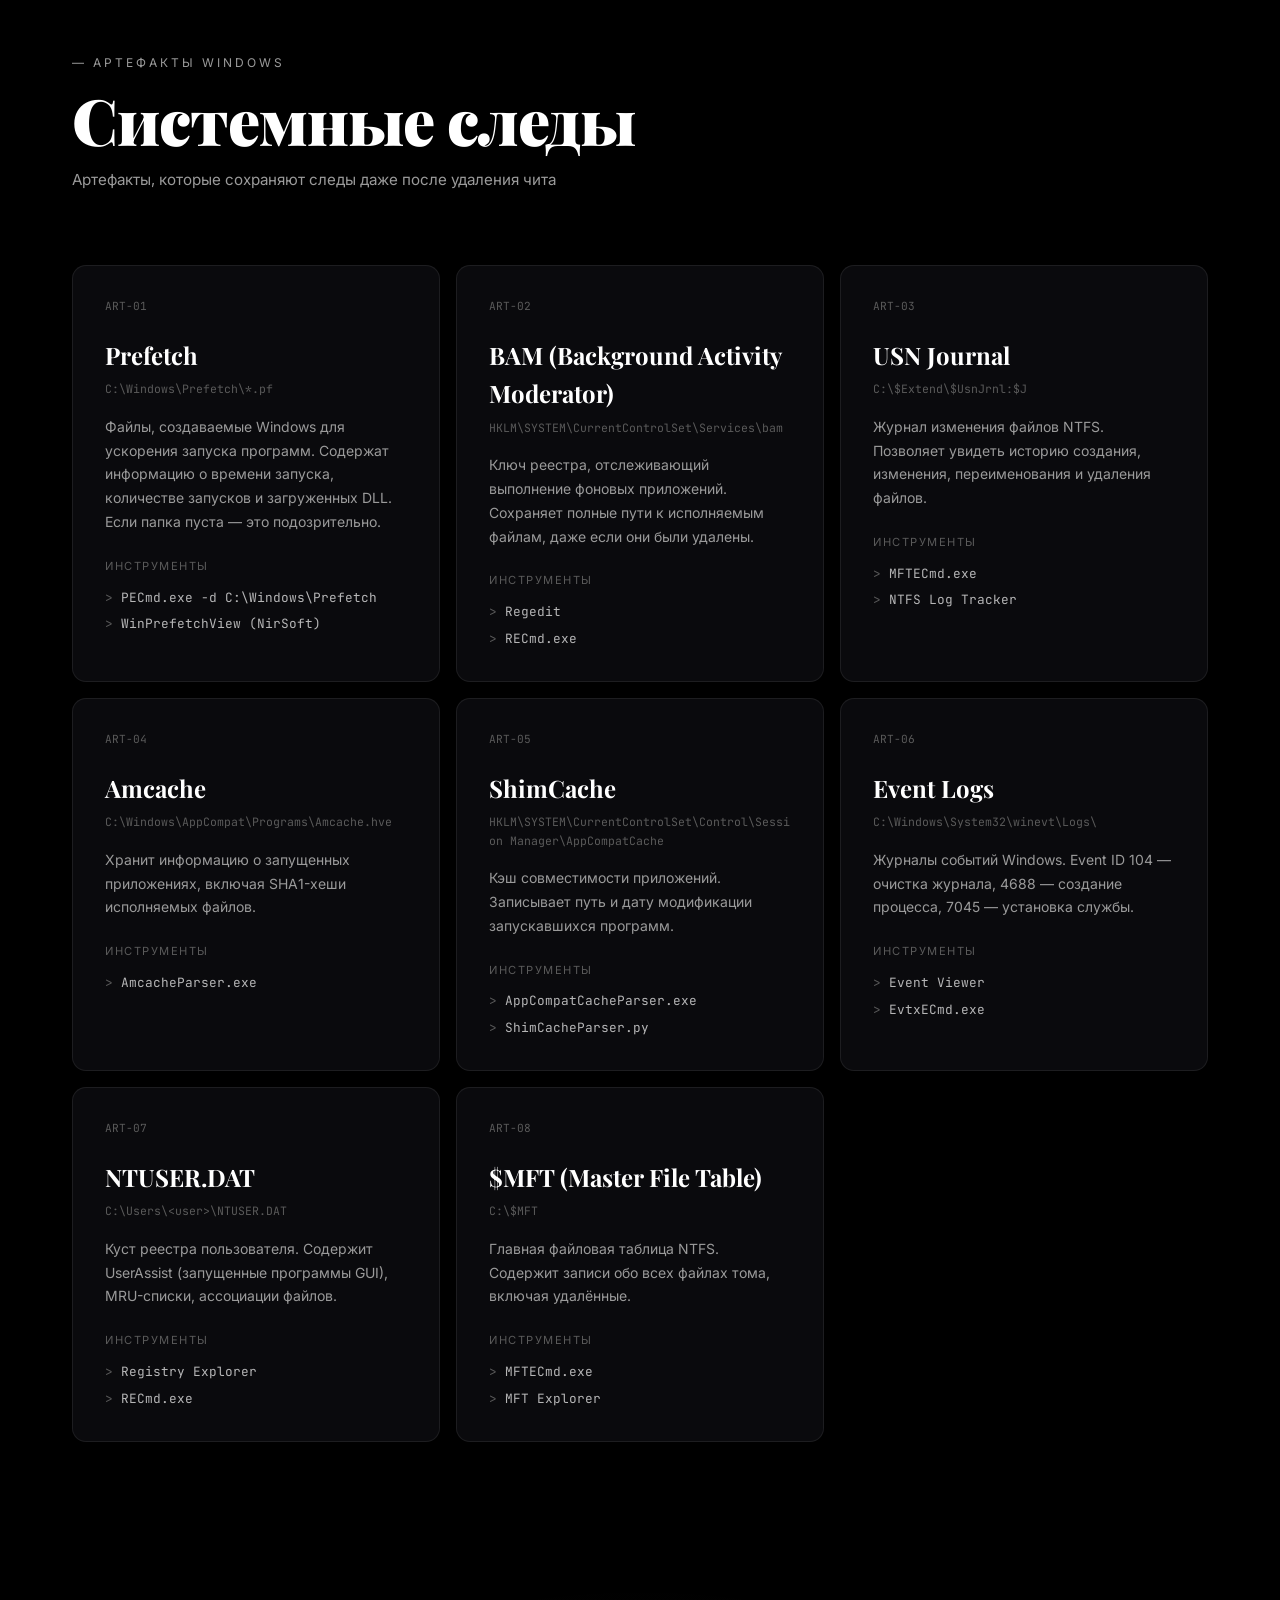
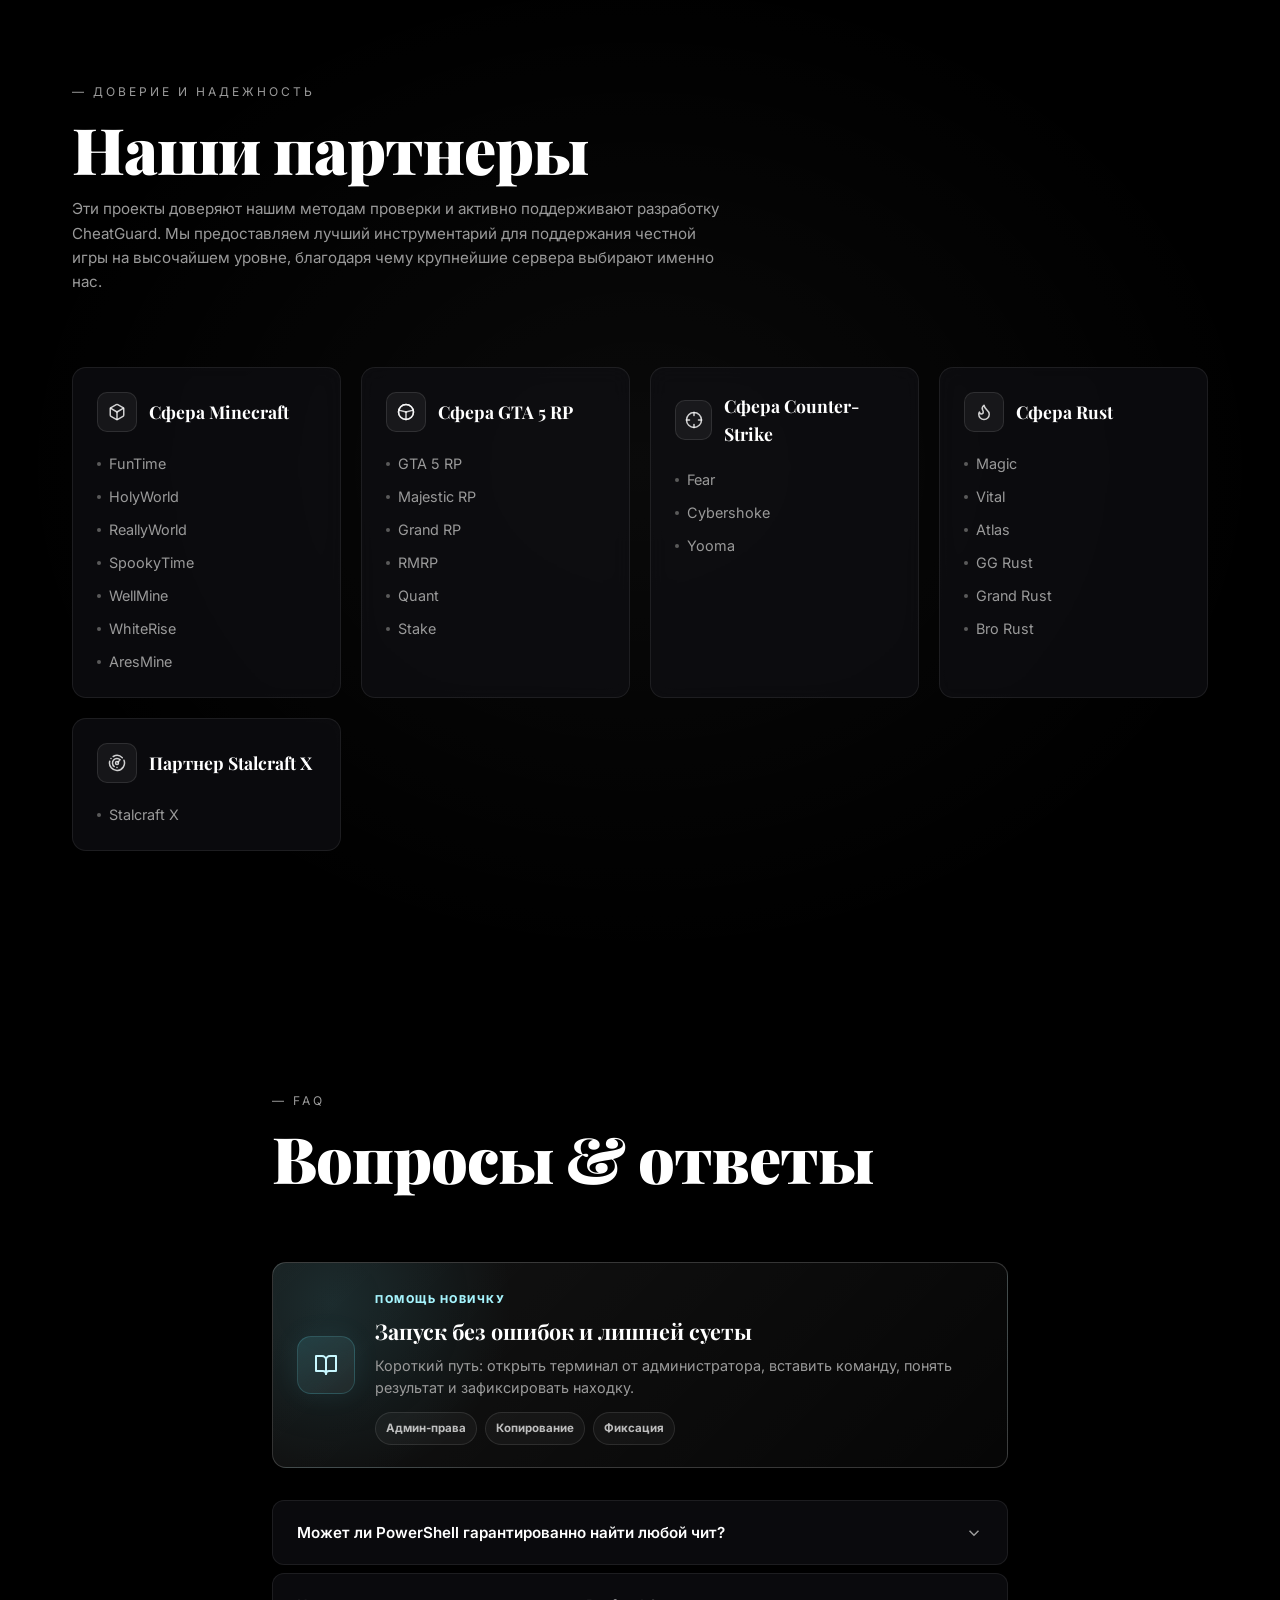
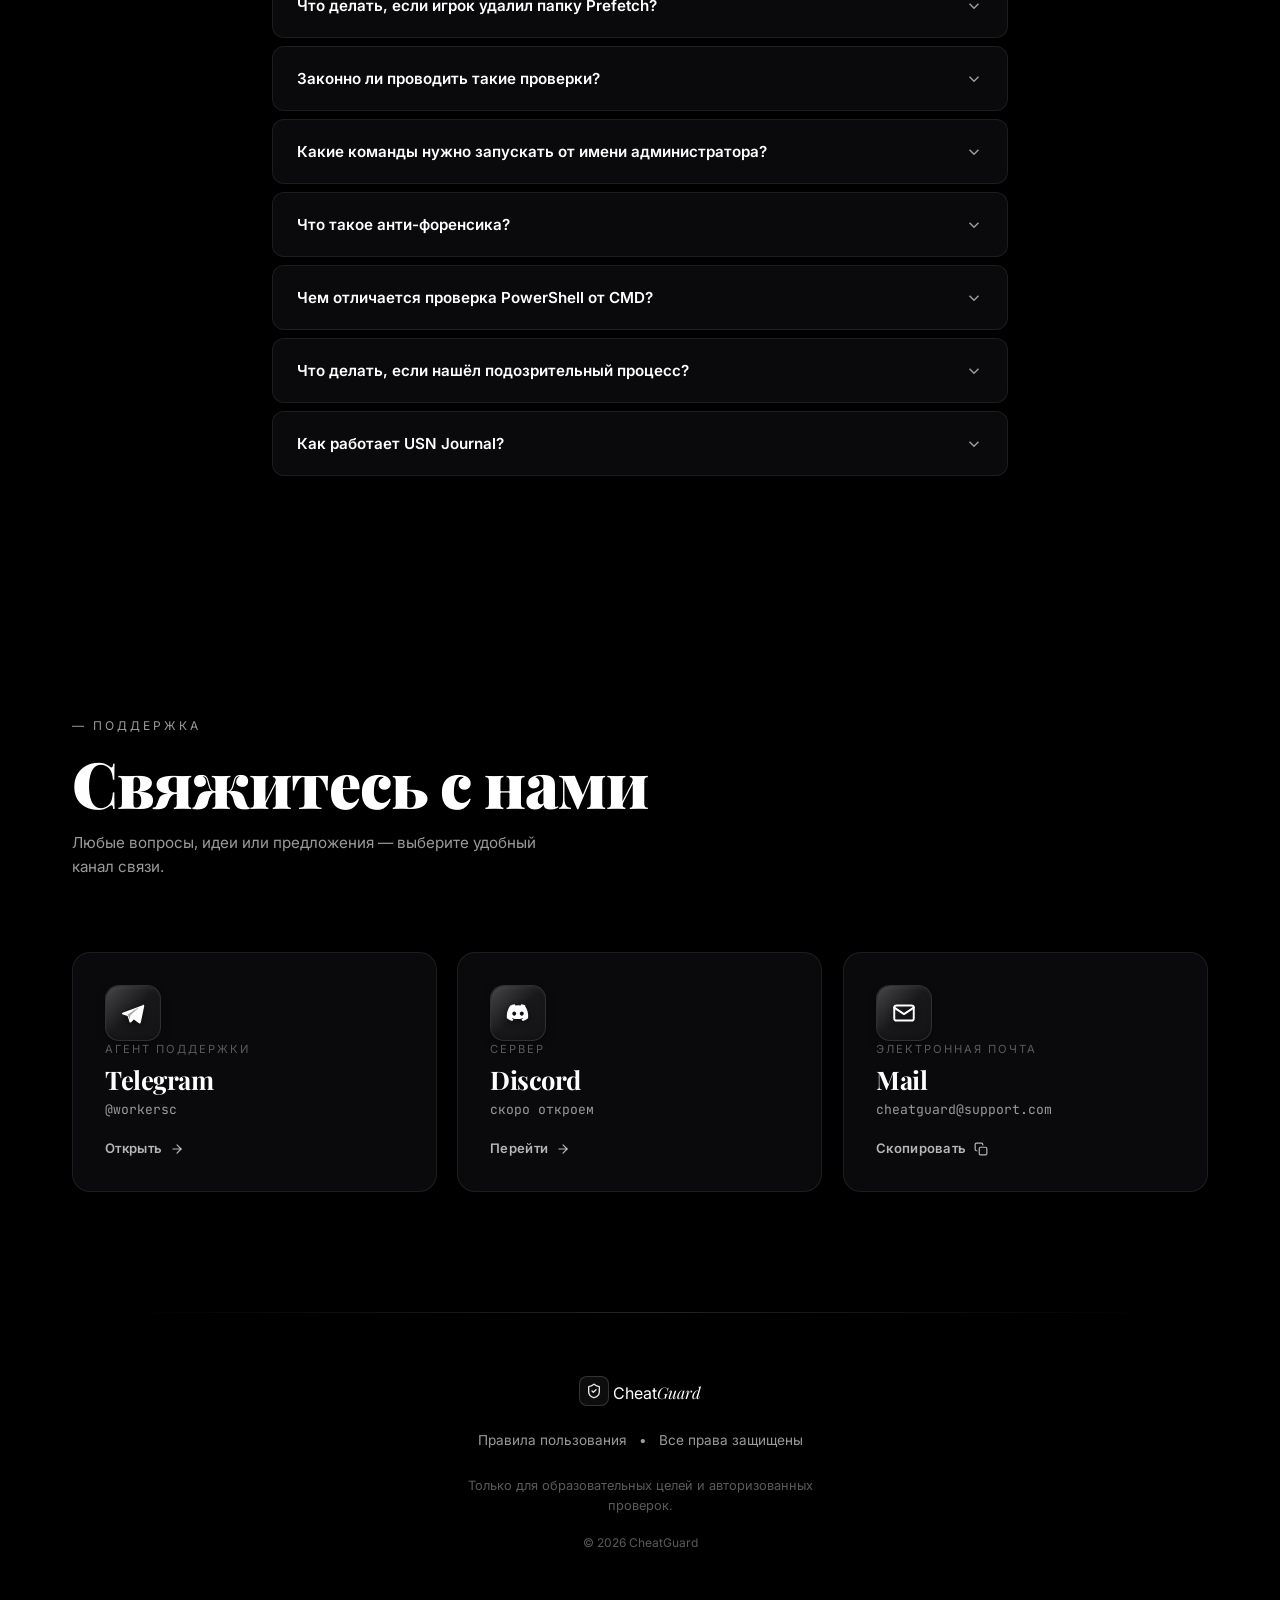
==== commit 28353547: "feat: add new interactive features and visual effects Co-authored-by: cheatguard-project <280920874+" ====
--- a/index.html
+++ b/index.html
@@ -11,6 +11,9 @@
     <link rel="stylesheet" href="style.css">
 </head>
 <body>
+
+    <!-- Scroll progress -->
+    <div class="scroll-progress" id="scrollProgress" aria-hidden="true"></div>
 
     <!-- Noise overlay -->
     <div class="noise"></div>
@@ -325,7 +328,7 @@
                         <div class="tutorial-steps" aria-hidden="true">
                             <span data-i18n="tut_step_1">Админ-права</span>
                             <span data-i18n="tut_step_2">Копирование</span>
-                            <span data-i18n="tut_step_3">Фиксация</span>
+                            <span data-i18n="tut_step_3">Фик��ация</span>
                         </div>
                     </div>
                 </div>
--- a/style.css
+++ b/style.css
@@ -18,9 +18,25 @@
     --serif: 'Playfair Display', serif;
     --sans: 'Inter', sans-serif;
     --nav-h: 72px;
+
+    /* --- Motion tokens ---
+       micro  : hovers, icons, focus rings
+       state  : buttons, cards, dropdowns, toggles
+       section: reveals, section entrances, big transitions */
+    --dur-micro: 160ms;
+    --dur-state: 320ms;
+    --dur-section: 640ms;
     --ease: cubic-bezier(0.25, 0.46, 0.45, 0.94);
     --ease-spring: cubic-bezier(0.34, 1.56, 0.64, 1);
     --ease-out-expo: cubic-bezier(0.16, 1, 0.3, 1);
+    --ease-soft: cubic-bezier(0.45, 0, 0.15, 1);
+
+    /* --- Shape & elevation tokens --- */
+    --radius-sm: 8px;
+    --radius-md: 14px;
+    --radius-lg: 20px;
+    --radius-pill: 999px;
+    --shadow-lift: 0 18px 50px rgba(0, 0, 0, 0.45);
 }
 
 html { scroll-behavior: smooth; -webkit-font-smoothing: antialiased; }
@@ -112,6 +128,20 @@
 }
 
 /* ============================================================
+   SCROLL PROGRESS BAR
+   ============================================================ */
+.scroll-progress {
+    position: fixed; top: 0; left: 0; right: 0;
+    height: 2px;
+    z-index: 1200;
+    background: linear-gradient(90deg, rgba(255,255,255,0.95), rgba(170,185,220,0.85));
+    transform-origin: left center;
+    transform: scaleX(0);
+    pointer-events: none;
+    box-shadow: 0 0 12px rgba(255,255,255,0.25);
+}
+
+/* ============================================================
    NAVBAR
    ============================================================ */
 .navbar {
@@ -176,6 +206,8 @@
 }
 .nav-link:hover { color: white; }
 .nav-link:hover::after { width: 100%; }
+.nav-link.active { color: white; }
+.nav-link.active::after { width: 100%; }
 
 /* Nav right */
 .nav-right { display: flex; align-items: center; gap: 16px; }
@@ -294,6 +326,38 @@
     to { transform: translateY(0); opacity: 1; }
 }
 
+/* Word-by-word masked reveal (applied via JS split).
+   background-clip: text cannot paint through transformed children,
+   so when split we move the gradient onto each word span. */
+.hero-title.split .hero-title-line {
+    background: none;
+    animation: none;
+}
+.hero-word {
+    display: inline-block;
+    overflow: hidden;
+    vertical-align: bottom;
+    /* Generous padding so serif italic descenders and overhangs are not clipped */
+    padding: 0.08em 0.14em 0.26em;
+    margin: -0.08em -0.14em -0.26em;
+}
+.hero-word-inner {
+    display: inline-block;
+    transform: translateY(115%) rotate(4deg);
+    transform-origin: left bottom;
+    animation: wordRise 0.85s var(--ease-out-expo) both, shimmer 6s ease-in-out infinite;
+    animation-delay: var(--wd, 0.15s), 1.6s;
+    will-change: transform;
+    background: linear-gradient(90deg, #fff 0%, #aaa 40%, #fff 60%, #aaa 100%);
+    background-size: 200% 100%;
+    -webkit-background-clip: text;
+    -webkit-text-fill-color: transparent;
+    background-clip: text;
+}
+@keyframes wordRise {
+    to { transform: translateY(0) rotate(0deg); }
+}
+
 /* Hero desc */
 .hero-desc {
     font-size: 1rem;
@@ -318,8 +382,14 @@
     border-radius: 50px;
     font-size: 0.9rem; font-weight: 500;
     color: white;
-    transition: all 0.3s var(--ease);
+    transition:
+        border-color var(--dur-state) var(--ease),
+        background var(--dur-state) var(--ease),
+        color var(--dur-state) var(--ease),
+        box-shadow var(--dur-state) var(--ease),
+        transform var(--dur-state) var(--ease);
     position: relative; overflow: hidden;
+    will-change: transform;
 }
 .cta-btn::before {
     content: '';
@@ -1183,12 +1253,18 @@
 .reveal {
     opacity: 0;
     translate: 0 28px;
+    scale: 0.985;
     filter: blur(6px);
-    transition: opacity 0.8s var(--ease-out-expo), translate 0.8s var(--ease-out-expo), filter 0.8s var(--ease-out-expo);
+    transition:
+        opacity var(--dur-section) var(--ease-out-expo),
+        translate var(--dur-section) var(--ease-out-expo),
+        scale var(--dur-section) var(--ease-out-expo),
+        filter var(--dur-section) var(--ease-out-expo);
 }
 .reveal.visible {
     opacity: 1;
     translate: 0 0;
+    scale: 1;
     filter: blur(0);
 }
 
@@ -1748,6 +1824,9 @@
 /* Reduced motion accessibility */
 @media (prefers-reduced-motion: reduce) {
     body::before { animation: none; }
+    .scroll-progress { display: none; }
+    .hero-word-inner { transform: none; animation: none; }
+    .cta-btn { transform: none !important; }
     .tilt { transition: border-color 0.3s, box-shadow 0.3s; transform: none !important; }
     .tilt::after { display: none; }
     .hero-orb { animation: none; }
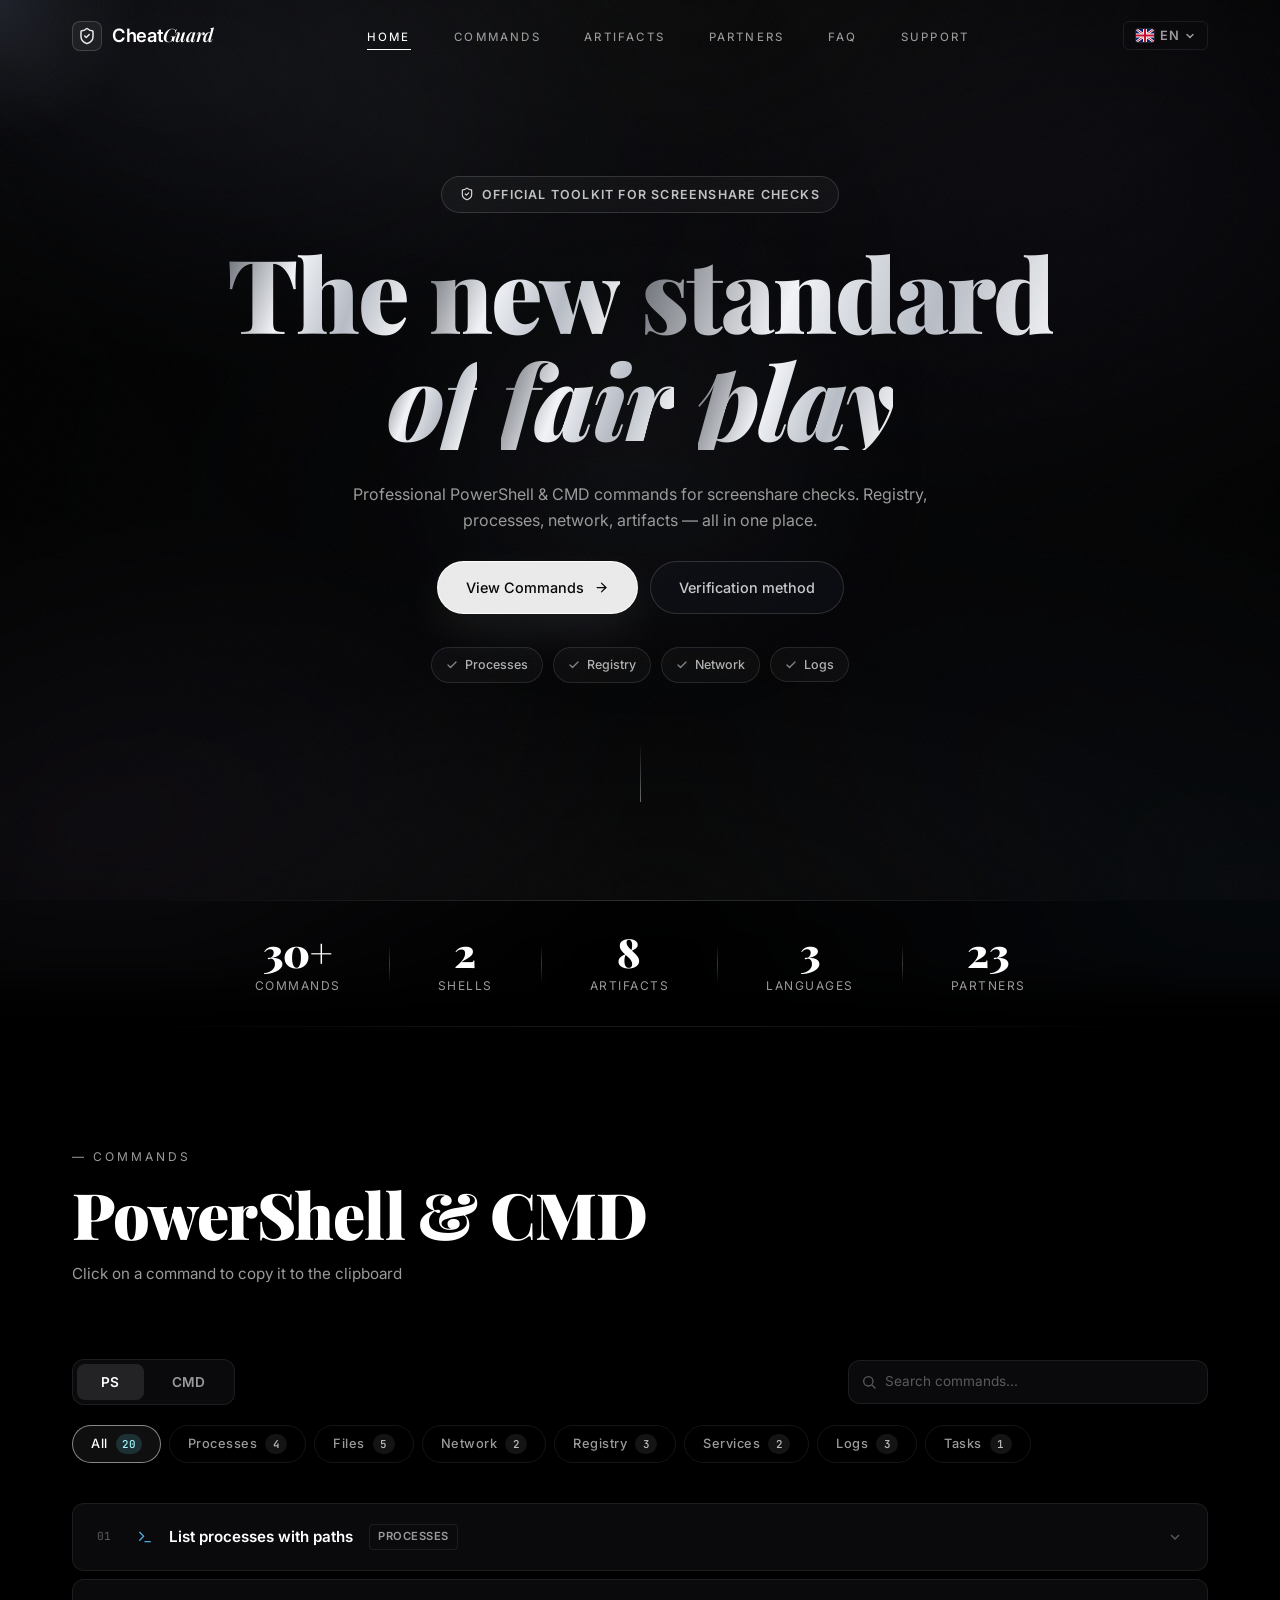
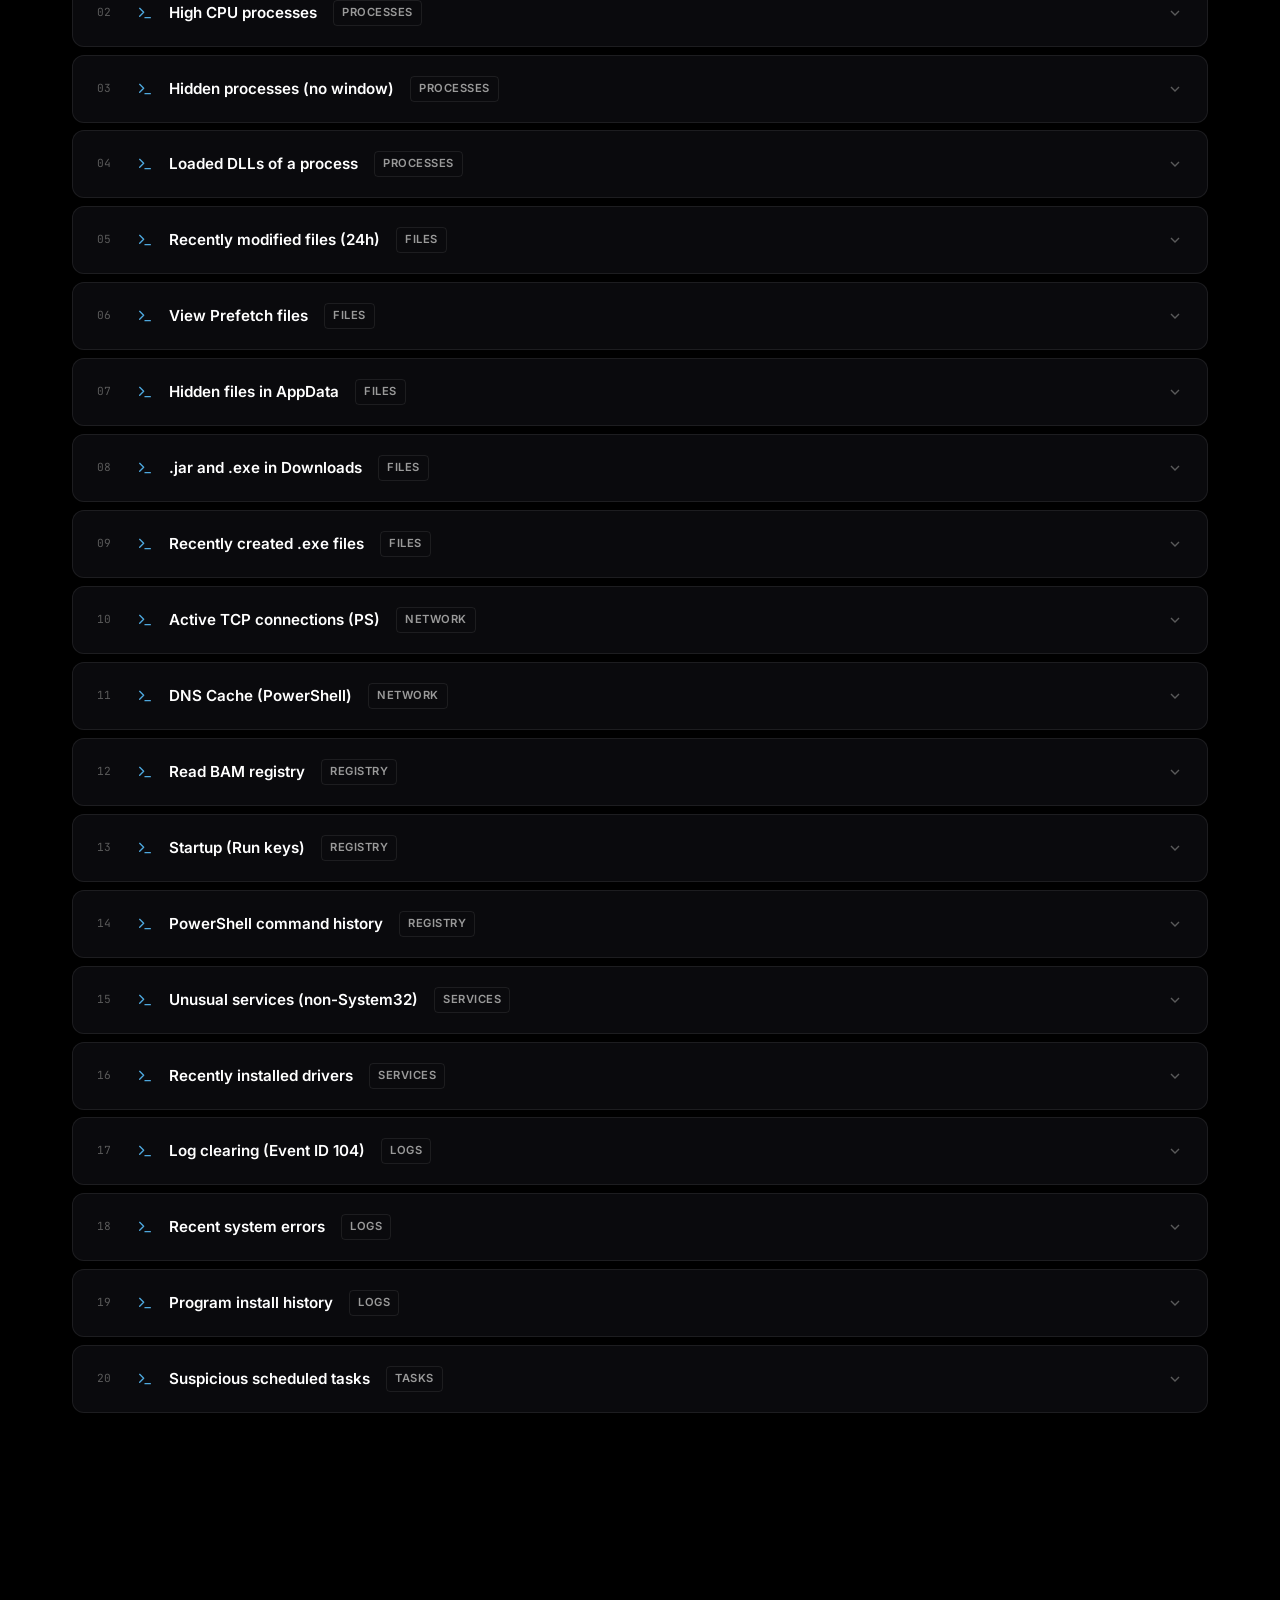
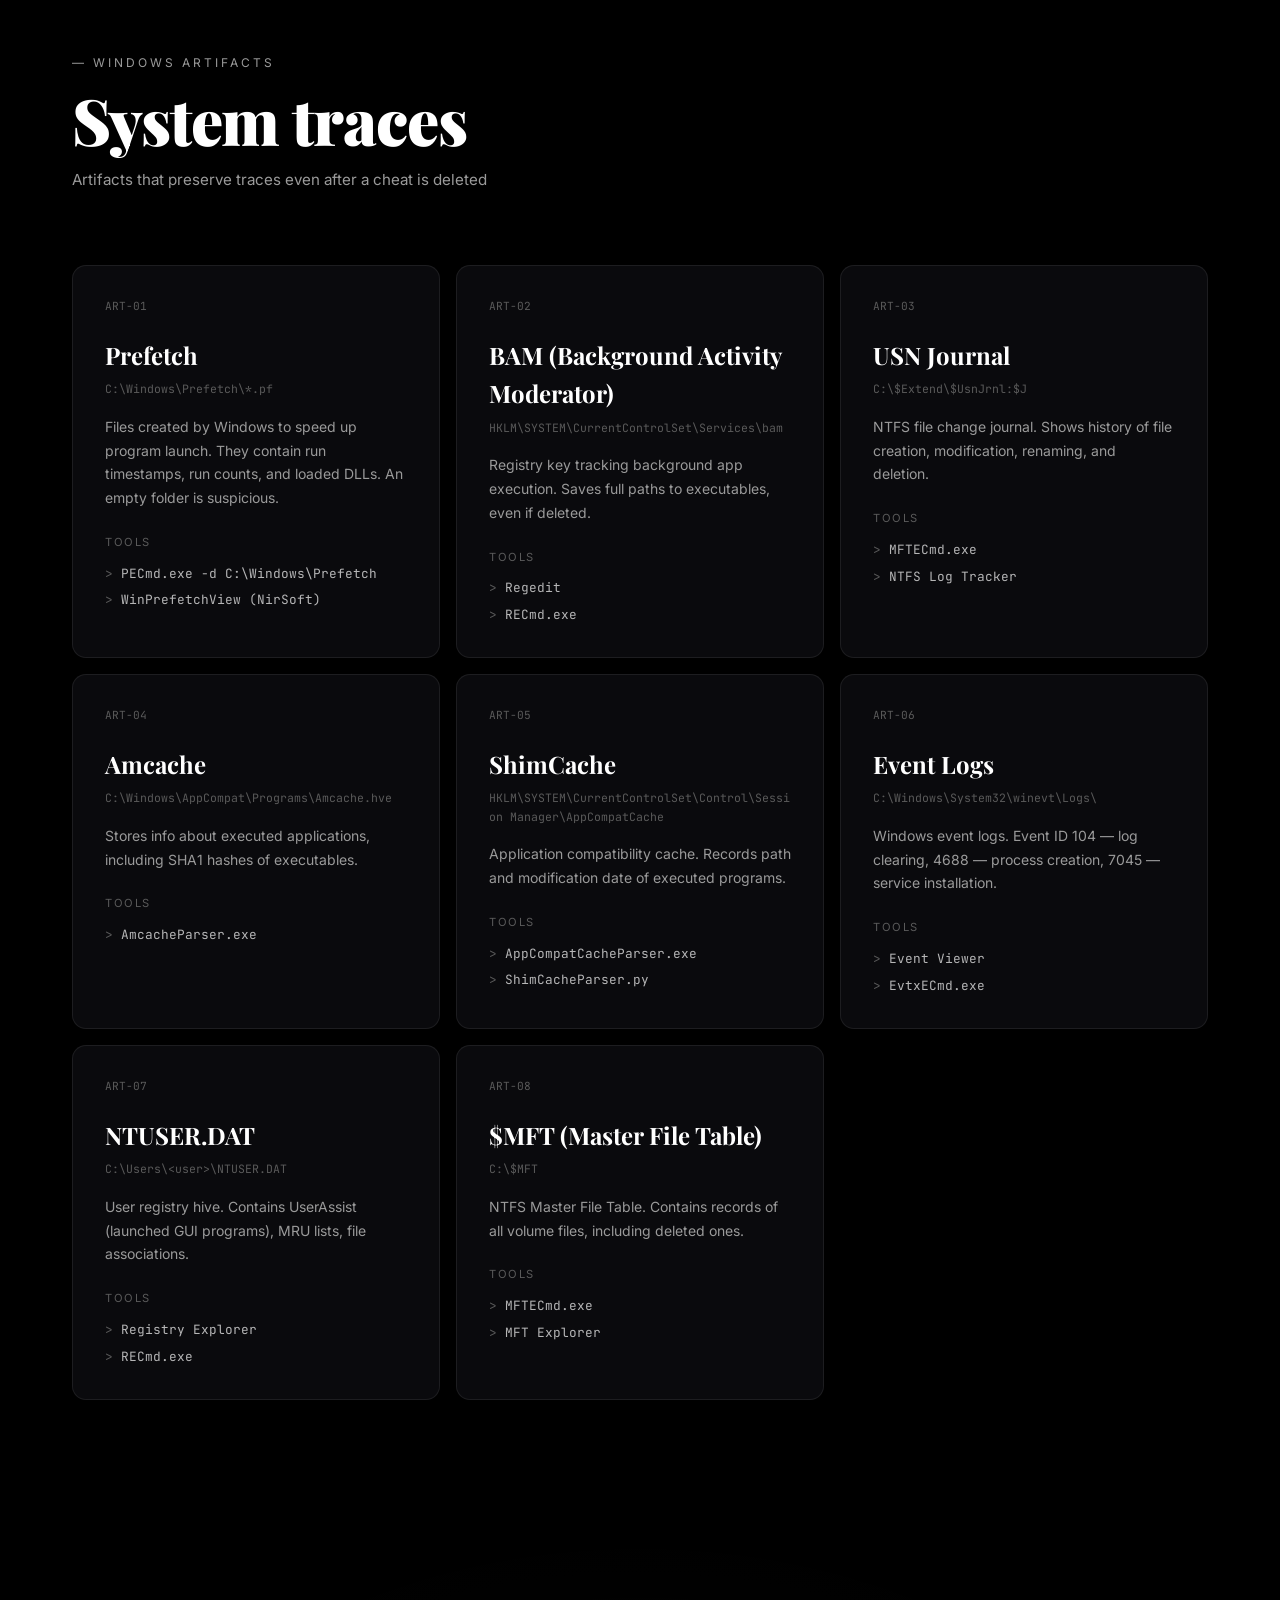
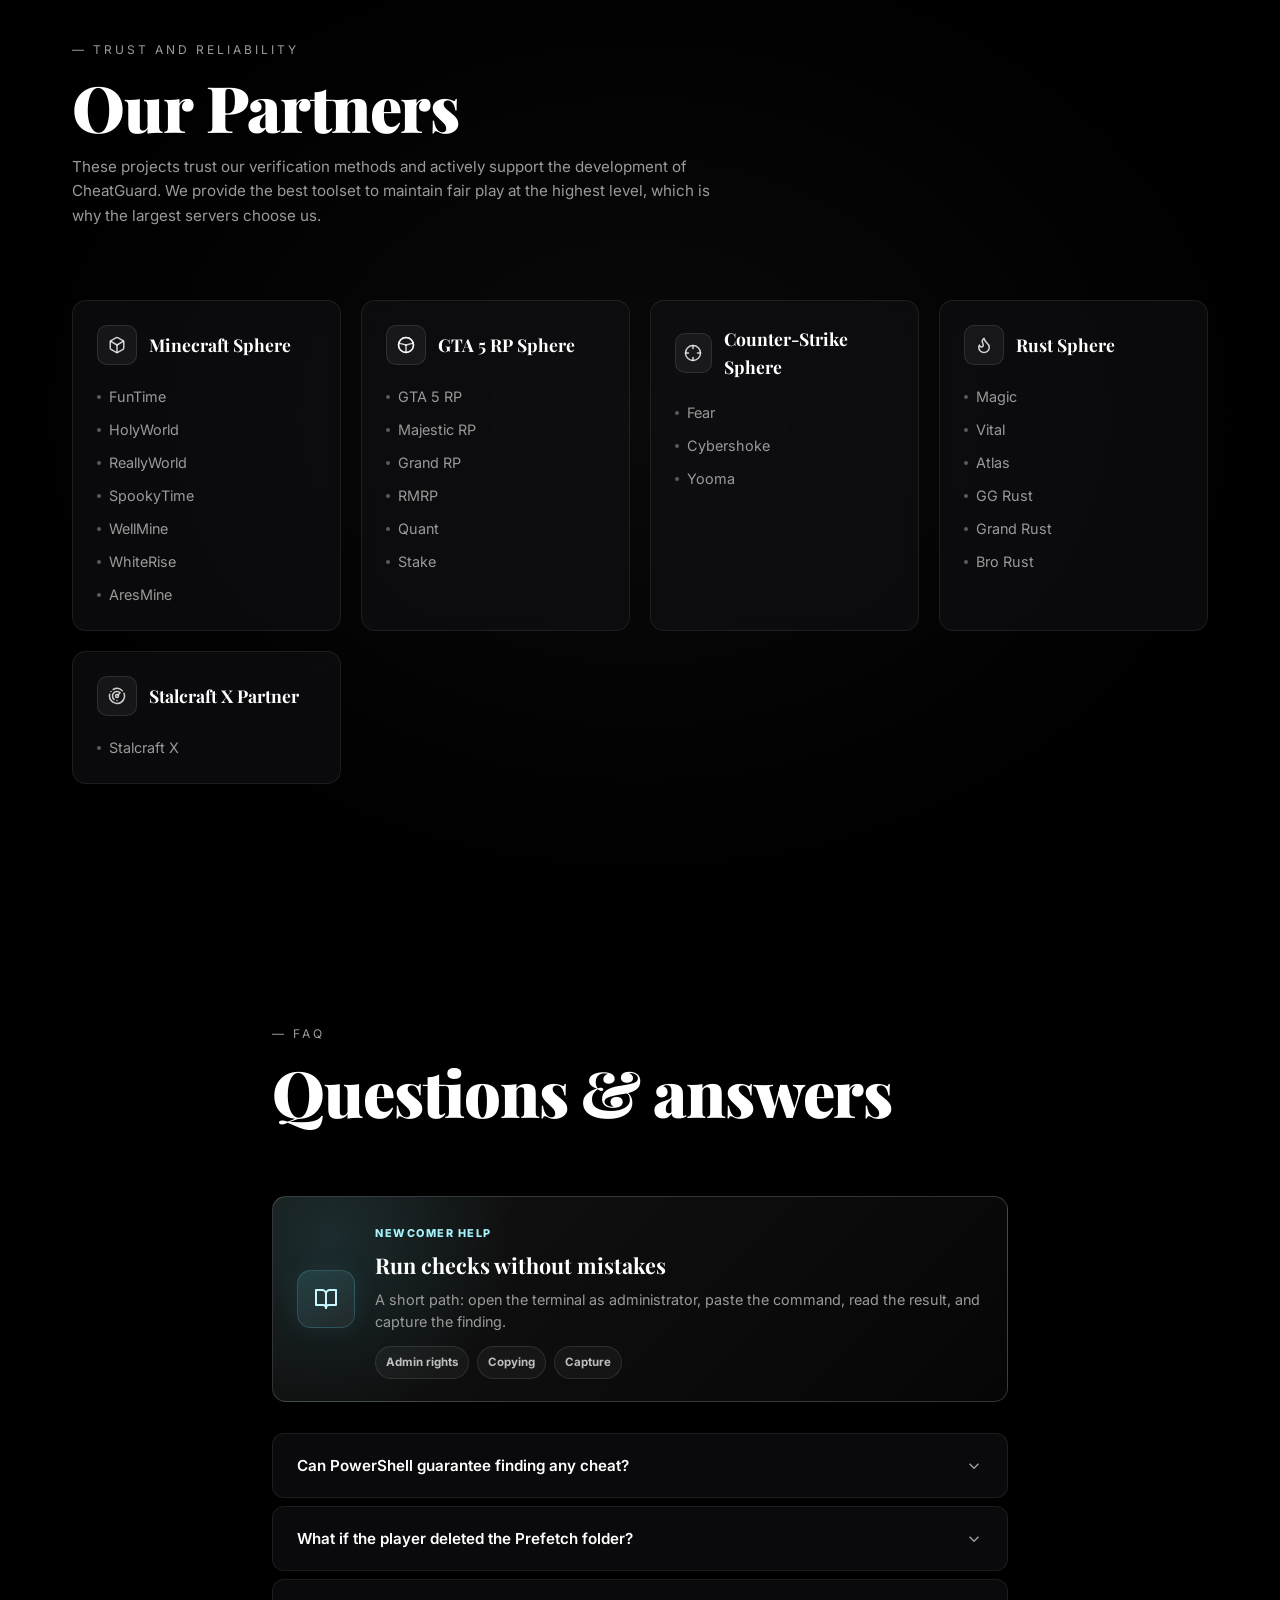
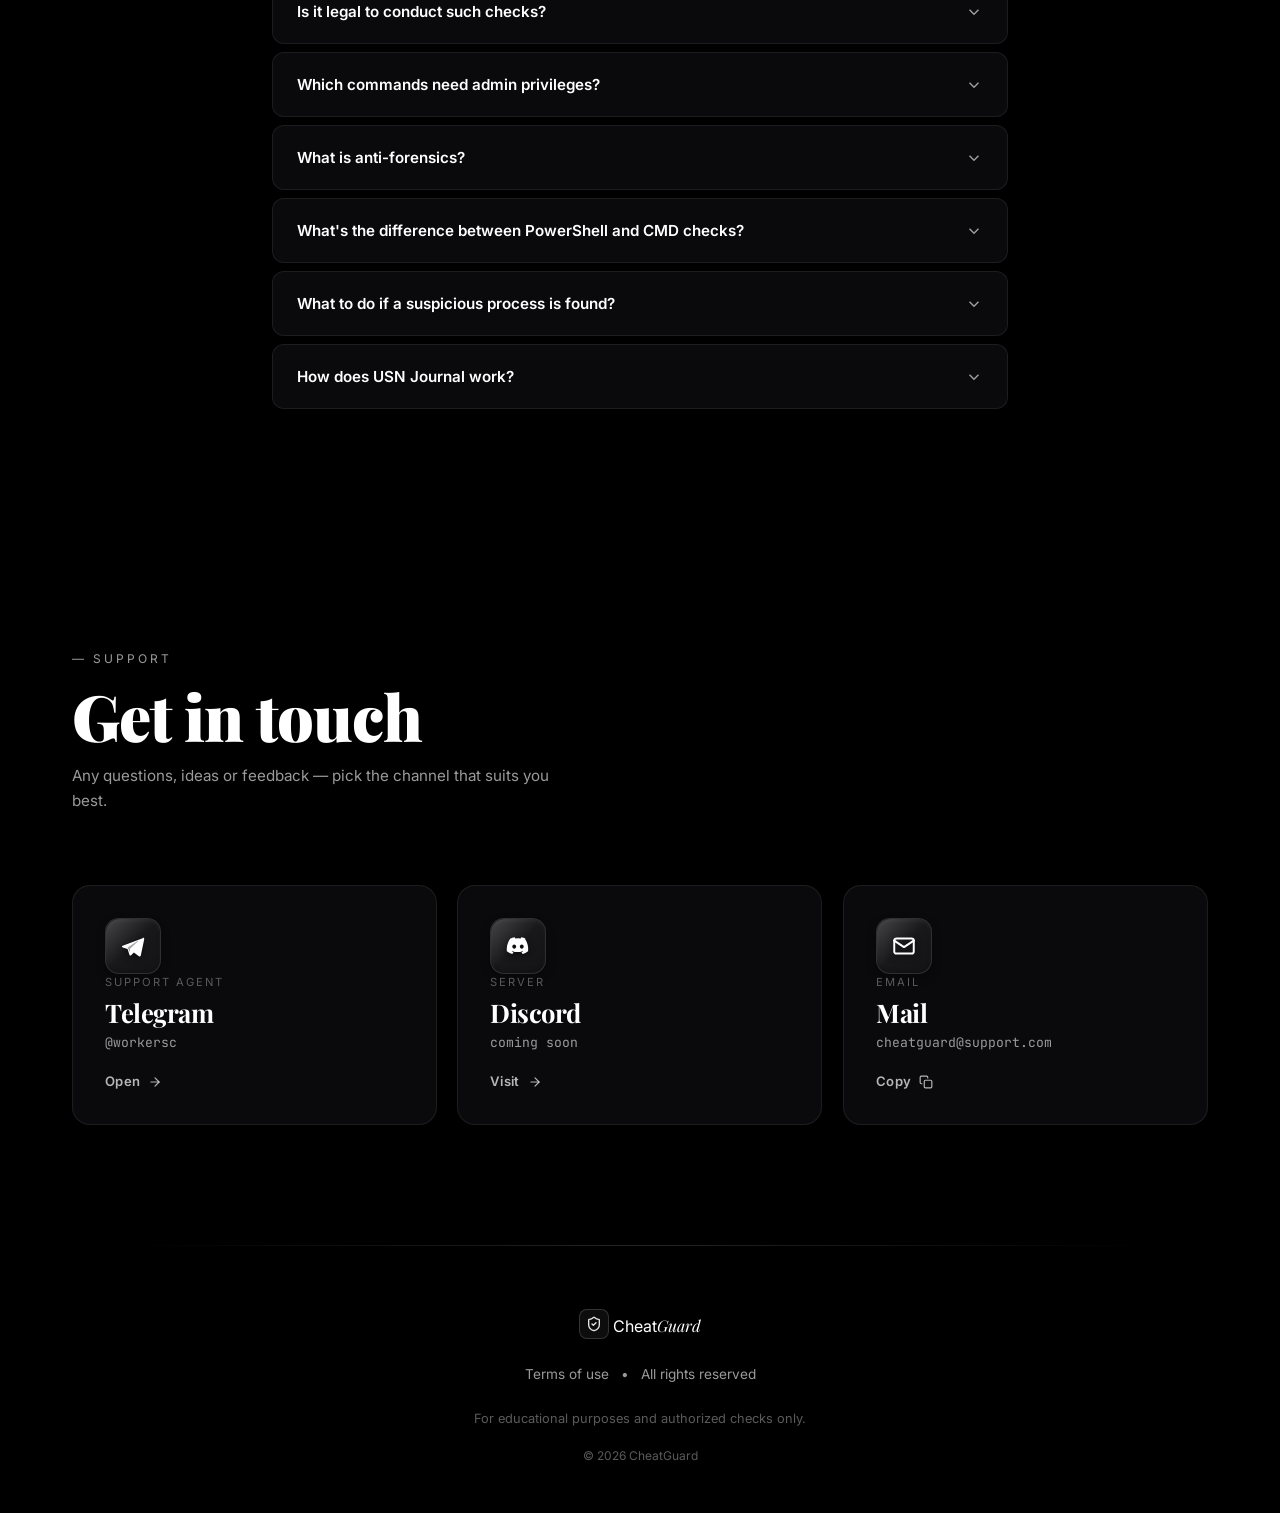
==== commit 440a2eb4: "feat: enhance smoke effect and add word-by-word title split Co-authored-by: cheatguard-project <2809" ====
--- a/index.html
+++ b/index.html
@@ -47,15 +47,15 @@
             <div class="nav-right">
                 <!-- Language Switcher -->
                 <div class="lang-switcher" id="langSwitcher">
-                    <button class="lang-current" id="langCurrent">
-                        <span id="langFlag">🇷🇺</span>
+                    <button class="lang-current" id="langCurrent" aria-haspopup="listbox" aria-label="Язык сайта">
+                        <span class="lang-flag" id="langFlag"><svg viewBox="0 0 18 13" xmlns="http://www.w3.org/2000/svg"><rect width="18" height="4.33" fill="#fff"/><rect y="4.33" width="18" height="4.33" fill="#0039A6"/><rect y="8.66" width="18" height="4.34" fill="#D52B1E"/></svg></span>
                         <span id="langCode">RU</span>
                         <svg width="10" height="10" viewBox="0 0 10 10"><path d="M2 3.5l3 3 3-3" stroke="currentColor" fill="none" stroke-width="1.5" stroke-linecap="round"/></svg>
                     </button>
-                    <div class="lang-dropdown" id="langDropdown">
-                        <button class="lang-opt active" data-lang="ru"><span>🇷🇺</span> Русский</button>
-                        <button class="lang-opt" data-lang="en"><span>🇬🇧</span> English</button>
-                        <button class="lang-opt" data-lang="pl"><span>🇵🇱</span> Polski</button>
+                    <div class="lang-dropdown" id="langDropdown" role="listbox">
+                        <button class="lang-opt active" data-lang="ru" role="option"><span class="lang-flag"><svg viewBox="0 0 18 13" xmlns="http://www.w3.org/2000/svg"><rect width="18" height="4.33" fill="#fff"/><rect y="4.33" width="18" height="4.33" fill="#0039A6"/><rect y="8.66" width="18" height="4.34" fill="#D52B1E"/></svg></span> Русский</button>
+                        <button class="lang-opt" data-lang="en" role="option"><span class="lang-flag"><svg viewBox="0 0 18 13" xmlns="http://www.w3.org/2000/svg"><rect width="18" height="13" fill="#012169"/><path d="M0 0l18 13M18 0L0 13" stroke="#fff" stroke-width="2.4"/><path d="M0 0l18 13M18 0L0 13" stroke="#C8102E" stroke-width="1"/><path d="M9 0v13M0 6.5h18" stroke="#fff" stroke-width="4"/><path d="M9 0v13M0 6.5h18" stroke="#C8102E" stroke-width="2.2"/></svg></span> English</button>
+                        <button class="lang-opt" data-lang="pl" role="option"><span class="lang-flag"><svg viewBox="0 0 18 13" xmlns="http://www.w3.org/2000/svg"><rect width="18" height="6.5" fill="#fff"/><rect y="6.5" width="18" height="6.5" fill="#DC143C"/></svg></span> Polski</button>
                     </div>
                 </div>
                 <button class="burger" id="burger" aria-label="Menu">
--- a/style.css
+++ b/style.css
@@ -37,6 +37,29 @@
     --radius-lg: 20px;
     --radius-pill: 999px;
     --shadow-lift: 0 18px 50px rgba(0, 0, 0, 0.45);
+
+    /* --- Organic / "living substance" tokens ---
+       Единая метафора: тёмная атмосфера + живой дым + желейная органика.
+       Все параметры стиля (углы, easing желе, глов, дым) собраны здесь. */
+    --jelly-dx: 52px;                /* диагональный сдвиг toast по X (усилен) */
+    --jelly-dy: 66px;                /* диагональный сдвиг toast по Y (усилен) */
+    --jelly-in-dur: 560ms;           /* появление: 780 → 560 (−28%) */
+    --jelly-out-dur: 340ms;          /* втягивание: 460 → 340 (−26%) */
+    --glow-size: 280px;              /* диаметр cursor-glow (420 / 1.5) */
+    --glow-blur: 1.5px;              /* blur глова (2 / ~1.5) */
+    --glow-core-alpha: 0.14;         /* ядро ярче: компенсация меньшего размера */
+
+    /* --- Chrome text (задача 5) ---
+       Единственный "спокойный" элемент интерфейса: медленная волна металла.
+       НЕ ускорять вместе с остальными анимациями. */
+    --chrome-dur: 7s;
+    --chrome-grad: linear-gradient(110deg,
+        #63676e 0%, #f2f4f8 16%, #b7bcc5 30%, #ffffff 45%,
+        #83878f 60%, #e6e8ed 78%, #63676e 100%);
+
+    /* --- Word reveal (задача 8) --- */
+    --word-stagger: 50ms;            /* задержка между словами */
+    --word-blur: 6px;                /* стартовый blur */
 }
 
 html { scroll-behavior: smooth; -webkit-font-smoothing: antialiased; }
@@ -105,17 +128,20 @@
 /* ============================================================
    CURSOR GLOW
    ============================================================ */
+/* Уменьшен ровно в 1.5 раза: 420px → 280px, blur 2px → 1.5px.
+   Все параметры градиента остаются в процентах (масштабируются сами),
+   ядро чуть ярче (0.10 → 0.14), чтобы меньший глов не потерялся. */
 .cursor-glow {
     position: fixed;
-    width: 420px; height: 420px;
+    width: var(--glow-size); height: var(--glow-size);
     border-radius: 50%;
-    background: radial-gradient(circle, rgba(160, 180, 220, 0.10) 0%, rgba(160,180,220,0.04) 35%, transparent 70%);
+    background: radial-gradient(circle, rgba(160, 180, 220, var(--glow-core-alpha)) 0%, rgba(160,180,220,0.055) 35%, transparent 70%);
     pointer-events: none;
     transform: translate(-50%, -50%);
     transition: transform 0.1s linear;
     z-index: 0;
     mix-blend-mode: screen;
-    filter: blur(2px);
+    filter: blur(var(--glow-blur));
 }
 
 /* ============================================================
@@ -188,26 +214,84 @@
     50% { opacity: 1; transform: scale(1.3); }
 }
 
-/* Nav menu */
+/* Nav menu — минимализм (задача 9, вариант А "тонкий бар"):
+   uppercase-микротипографика, широкий трекинг, лёгкий вес,
+   больше воздуха между пунктами. */
 .nav-menu {
-    display: flex; align-items: center; gap: clamp(18px, 2.6vw, 34px);
+    display: flex; align-items: center; gap: clamp(26px, 3.4vw, 44px);
 }
 .nav-link {
-    font-size: 0.875rem; font-weight: 500; color: var(--grey);
+    font-size: 0.72rem; font-weight: 450;
+    letter-spacing: 2.2px; text-transform: uppercase;
+    color: var(--grey);
     transition: color 0.25s var(--ease);
     position: relative;
+    padding: 4px 0;
 }
 .nav-link::after {
     content: '';
-    position: absolute; bottom: -4px; left: 0;
+    position: absolute; bottom: -2px; left: 0;
     width: 0; height: 1px;
     background: white;
     transition: width 0.3s var(--ease);
 }
-.nav-link:hover { color: white; }
+/* Scan-line (задача 11): при hover по пункту проходит тонкая
+   диагональная светящаяся полоса — "система сканирует пункт".
+   Монохром, premium: никакой "матрицы". */
+.nav-link::before {
+    content: '';
+    position: absolute; top: -4px; bottom: -4px;
+    left: -8px; width: 1px;
+    background: linear-gradient(to bottom, transparent, rgba(255,255,255,0.9), transparent);
+    box-shadow: 0 0 10px rgba(255,255,255,0.5);
+    opacity: 0;
+    transform: skewX(-18deg);
+    pointer-events: none;
+}
+.nav-link:hover::before {
+    animation: navScan 0.55s var(--ease-out-expo);
+}
+@keyframes navScan {
+    0%   { opacity: 0; left: -8px; }
+    15%  { opacity: 1; }
+    85%  { opacity: 1; }
+    100% { opacity: 0; left: calc(100% + 8px); }
+}
+/* Глитч RGB-split на 1px в момент "сканирования" — едва заметный */
+.nav-link:hover {
+    color: white;
+    animation: navGlitch 0.55s steps(2, jump-none);
+}
+@keyframes navGlitch {
+    0%, 100% { text-shadow: none; }
+    20% { text-shadow: 1px 0 rgba(120,180,255,0.35), -1px 0 rgba(255,120,140,0.3); }
+    40% { text-shadow: -1px 0 rgba(120,180,255,0.28), 1px 0 rgba(255,120,140,0.24); }
+    60% { text-shadow: 0.5px 0 rgba(120,180,255,0.18), -0.5px 0 rgba(255,120,140,0.15); }
+    80% { text-shadow: none; }
+}
 .nav-link:hover::after { width: 100%; }
 .nav-link.active { color: white; }
 .nav-link.active::after { width: 100%; }
+
+/* Скан бренда при загрузке страницы — один проход линии по логотипу */
+.brand { position: relative; overflow: visible; }
+.brand::before {
+    content: '';
+    position: absolute; top: -6px; bottom: -6px;
+    left: 0; width: 2px;
+    background: linear-gradient(to bottom, transparent, rgba(255,255,255,0.85), transparent);
+    box-shadow: 0 0 14px rgba(255,255,255,0.45);
+    opacity: 0;
+    transform: skewX(-18deg);
+    pointer-events: none;
+    animation: brandScan 1.1s var(--ease-out-expo) 0.9s;
+}
+@keyframes brandScan {
+    0%   { opacity: 0; left: 0; }
+    12%  { opacity: 1; }
+    88%  { opacity: 1; }
+    100% { opacity: 0; left: 100%; }
+}
 
 /* Nav right */
 .nav-right { display: flex; align-items: center; gap: 16px; }
@@ -225,33 +309,76 @@
     letter-spacing: 0.5px;
 }
 .lang-current:hover { border-color: var(--border2); color: white; }
+/* Раскрытие по тому же диагонально-желейному принципу, что и toast:
+   меню "выныривает" из-под кнопки (сверху-справа → вниз-влево),
+   объём сохраняется (scaleX/scaleY в противофазе), 3 фазы затухания. */
 .lang-dropdown {
     position: absolute; top: calc(100% + 8px); right: 0;
     background: var(--surface);
+    backdrop-filter: blur(16px);
+    -webkit-backdrop-filter: blur(16px);
     border: 1px solid var(--border2);
-    border-radius: 10px;
+    border-radius: 12px;
     padding: 6px;
     display: flex; flex-direction: column; gap: 2px;
-    min-width: 140px;
+    min-width: 150px;
     opacity: 0; visibility: hidden;
-    transform: translateY(-6px);
-    transition: all 0.25s var(--ease);
+    transform-origin: 85% -10%; /* желе растёт из точки кнопки */
+    transform: translate(10px, -14px) skew(-6deg, -3deg) scale(0.6, 1.15);
     box-shadow: 0 20px 40px rgba(0,0,0,0.6);
+    transition: visibility 0s 0.2s, opacity 0.15s var(--ease);
+    pointer-events: none;
 }
 .lang-switcher.open .lang-dropdown {
-    opacity: 1; visibility: visible; transform: translateY(0);
+    visibility: visible;
+    opacity: 1;
+    pointer-events: auto;
+    transition: none;
+    animation: langJellyIn 0.42s linear both;
+}
+@keyframes langJellyIn {
+    0%   { opacity: 0; transform: translate(10px, -14px) skew(-6deg, -3deg) scale(0.6, 1.15); border-radius: 20px 8px 22px 8px; }
+    34%  { opacity: 1; transform: translate(-4px, 5px) skew(3.5deg, 1.8deg) scale(1.09, 0.88); border-radius: 8px 18px 8px 18px; }
+    62%  { transform: translate(1.5px, -2px) skew(-1.6deg, -0.8deg) scale(0.965, 1.05); border-radius: 15px 10px 16px 10px; }
+    100% { opacity: 1; transform: translate(0, 0) skew(0, 0) scale(1, 1); border-radius: 12px; }
 }
 .lang-opt {
-    display: flex; align-items: center; gap: 8px;
+    display: flex; align-items: center; gap: 9px;
     font-size: 0.85rem; color: var(--grey);
     background: transparent; border: none;
     padding: 8px 12px; border-radius: 6px;
-    transition: all 0.2s var(--ease);
+    transition: background 0.2s var(--ease), color 0.2s var(--ease);
     text-align: left;
+}
+/* Stagger пунктов: каждый язык выныривает чуть позже предыдущего */
+.lang-switcher.open .lang-opt {
+    animation: langOptIn 0.38s var(--ease-out-expo) both;
+    animation-delay: calc(0.06s + var(--li, 0) * 0.055s);
+}
+.lang-opt:nth-child(1) { --li: 0; }
+.lang-opt:nth-child(2) { --li: 1; }
+.lang-opt:nth-child(3) { --li: 2; }
+.lang-opt:nth-child(4) { --li: 3; }
+@keyframes langOptIn {
+    from { opacity: 0; transform: translate(8px, -8px); filter: blur(3px); }
+    to   { opacity: 1; transform: translate(0, 0); filter: blur(0); }
 }
 .lang-opt:hover, .lang-opt.active {
     background: rgba(255,255,255,0.06); color: white;
 }
+
+/* SVG-флаги (fix задачи 7в): emoji-флаги на Windows рендерятся как
+   буквенные коды "PL"/"RU" — нет нативного emoji-шрифта с флагами.
+   Инлайн-SVG рендерится одинаково на всех ОС. */
+.lang-flag {
+    display: inline-flex;
+    width: 18px; height: 13px;
+    border-radius: 2.5px;
+    overflow: hidden;
+    flex-shrink: 0;
+    box-shadow: 0 0 0 1px rgba(255,255,255,0.12);
+}
+.lang-flag svg { width: 100%; height: 100%; display: block; }
 
 /* Burger */
 .burger {
@@ -289,14 +416,52 @@
     width: min(100%, 980px);
 }
 
-/* Shimmer text effect */
-.hero-title-line {
-    background: linear-gradient(90deg, #fff 0%, #aaa 40%, #fff 60%, #aaa 100%);
-    background-size: 200% 100%;
+/* ============================================================
+   CHROME TEXT (задача 5) — медленное металлическое переливание.
+   Применимо к ЛЮБОМУ тексту: <span class="chrome-text">…</span>.
+   Техника: многостопный градиент шире текста (250%) + анимация
+   background-position. Псевдоэлемент ::after повторяет текст
+   (attr data-text) со сдвинутой фазой и blur(1.5px) — размытый
+   двойник имитирует рассеянное отражение, металл не плоский.
+   ============================================================ */
+.chrome-text {
+    position: relative;
+    display: inline-block;
+    background: var(--chrome-grad);
+    background-size: 250% 100%;
     -webkit-background-clip: text;
     -webkit-text-fill-color: transparent;
     background-clip: text;
-    animation: slideUp 0.8s var(--ease) 0.15s both, shimmer 6s ease-in-out infinite 1.2s;
+    animation: chromeFlow var(--chrome-dur) ease-in-out infinite;
+}
+.chrome-text::after {
+    content: attr(data-text);
+    position: absolute; inset: 0;
+    background: var(--chrome-grad);
+    background-size: 250% 100%;
+    -webkit-background-clip: text;
+    -webkit-text-fill-color: transparent;
+    background-clip: text;
+    filter: blur(1.5px);
+    opacity: 0.45;
+    animation: chromeFlow var(--chrome-dur) ease-in-out infinite;
+    animation-delay: calc(var(--chrome-dur) * -0.12); /* сдвиг фазы отражения */
+    pointer-events: none;
+}
+@keyframes chromeFlow {
+    0%   { background-position: 0% 50%; }
+    50%  { background-position: 100% 50%; }
+    100% { background-position: 0% 50%; }
+}
+
+/* Shimmer text effect */
+.hero-title-line {
+    background: var(--chrome-grad);
+    background-size: 250% 100%;
+    -webkit-background-clip: text;
+    -webkit-text-fill-color: transparent;
+    background-clip: text;
+    animation: slideUp 0.8s var(--ease) 0.15s both, chromeFlow var(--chrome-dur) ease-in-out infinite 1.2s;
 }
 @keyframes shimmer {
     0%, 100% { background-position: 0% 50%; }
@@ -345,11 +510,12 @@
     display: inline-block;
     transform: translateY(115%) rotate(4deg);
     transform-origin: left bottom;
-    animation: wordRise 0.85s var(--ease-out-expo) both, shimmer 6s ease-in-out infinite;
+    /* Появление быстрое (в тон желе), переливание — медленный хром */
+    animation: wordRise 0.85s var(--ease-out-expo) both, chromeFlow var(--chrome-dur) ease-in-out infinite;
     animation-delay: var(--wd, 0.15s), 1.6s;
     will-change: transform;
-    background: linear-gradient(90deg, #fff 0%, #aaa 40%, #fff 60%, #aaa 100%);
-    background-size: 200% 100%;
+    background: var(--chrome-grad);
+    background-size: 250% 100%;
     -webkit-background-clip: text;
     -webkit-text-fill-color: transparent;
     background-clip: text;
@@ -415,6 +581,18 @@
 .cta-btn svg { transition: transform 0.3s var(--ease); flex-shrink: 0; }
 .cta-btn:hover svg { transform: translateX(4px); }
 
+/* Желейный отклик при нажатии — в тон анимации уведомлений:
+   объём сохраняется (scaleX и scaleY в противофазе), затухающее колебание */
+.cta-btn:active { animation: jellyPress 0.5s linear; }
+.cmd-code-wrap:active { animation: jellyPress 0.5s linear; }
+@keyframes jellyPress {
+    0%   { transform: scale(1, 1); }
+    28%  { transform: scale(0.94, 1.05); }
+    52%  { transform: scale(1.04, 0.955); }
+    74%  { transform: scale(0.985, 1.015); }
+    100% { transform: scale(1, 1); }
+}
+
 @keyframes spin { to { transform: rotate(360deg); } }
 
 /* Hero badge — official kicker above the title */
@@ -1134,12 +1312,9 @@
     letter-spacing: 0.2px;
     z-index: 1500;
     opacity: 0;
-    translate: 0 40px;
-    scale: 0.85;
-    transition:
-        opacity 0.35s var(--ease),
-        translate 0.55s cubic-bezier(.34,1.56,.64,1),
-        scale 0.55s cubic-bezier(.34,1.56,.64,1);
+    transform: translate(var(--jelly-dx), var(--jelly-dy));
+    transform-origin: 100% 100%; /* желе "шлёпается" из нижнего правого угла */
+    will-change: transform, border-radius;
     box-shadow:
         0 22px 60px rgba(0,0,0,0.55),
         0 0 0 1px rgba(255,255,255,0.04) inset,
@@ -1147,7 +1322,75 @@
     overflow: visible;
     pointer-events: none;
 }
-.toast.show { opacity: 1; translate: 0 0; scale: 1; }
+/* --- "Диагональное желе" ---
+   Появление: снизу-справа → вверх-влево (естественно для toast в правом
+   нижнем углу — он "выныривает" из угла экрана к контенту).
+   Техника: skew + scaleX/scaleY в противофазе + морфинг border-radius.
+   Почему это реалистично: у настоящего желе объём сохраняется — когда оно
+   сжимается по одной оси, оно расширяется по другой. Поэтому scaleX и
+   scaleY всегда двигаются в противоположных направлениях, а skew имитирует
+   инерцию массы по диагонали движения. Морфинг border-radius добавляет
+   "провисание" формы в момент остановки. */
+.toast.show {
+    animation: toastJellyIn var(--jelly-in-dur) linear both;
+}
+.toast.hide {
+    animation: toastJellyOut var(--jelly-out-dur) cubic-bezier(0.5, 0, 0.75, 0.2) both;
+}
+
+/* Усилено (задача 6): длительность −28%, компенсация — резкий старт:
+   к 30% времени желе уже пролетело весь путь (раньше было 38%),
+   overshoot увеличен в ~1.5 раза, деформации выразительнее. */
+@keyframes toastJellyIn {
+    /* фаза 1: резкий вылет, масса сильно растянута вдоль движения */
+    0% {
+        opacity: 0;
+        transform: translate(var(--jelly-dx), var(--jelly-dy)) skew(-13deg, -6deg) scale(0.62, 1.30);
+        border-radius: 30px 14px 34px 10px;
+    }
+    /* фаза 2: перехлёст за точку покоя — заметно дальше и раньше */
+    30% {
+        opacity: 1;
+        transform: translate(calc(var(--jelly-dx) * -0.22), calc(var(--jelly-dy) * -0.25)) skew(7.5deg, 3.8deg) scale(1.17, 0.79);
+        border-radius: 10px 28px 8px 30px;
+    }
+    /* фаза 3: сильный отскок назад */
+    56% {
+        transform: translate(calc(var(--jelly-dx) * 0.09), calc(var(--jelly-dy) * 0.11)) skew(-4deg, -2deg) scale(0.93, 1.10);
+        border-radius: 22px 12px 24px 12px;
+    }
+    /* фаза 4: дожатие — колебание всё ещё видимое */
+    80% {
+        transform: translate(calc(var(--jelly-dx) * -0.03), calc(var(--jelly-dy) * -0.035)) skew(1.6deg, 0.8deg) scale(1.03, 0.975);
+        border-radius: 14px 19px 14px 19px;
+    }
+    100% {
+        opacity: 1;
+        transform: translate(0, 0) skew(0, 0) scale(1, 1);
+        border-radius: 16px;
+    }
+}
+
+/* Исчезновение — зеркальное, но не идентичное: желе сначала слегка
+   тянется в противоположный (верхний левый) угол, затем втягивается
+   вниз-вправо, сжимаясь внутрь. */
+@keyframes toastJellyOut {
+    0% {
+        opacity: 1;
+        transform: translate(0, 0) skew(0, 0) scale(1, 1);
+        border-radius: 16px;
+    }
+    24% {
+        opacity: 1;
+        transform: translate(calc(var(--jelly-dx) * -0.16), calc(var(--jelly-dy) * -0.19)) skew(5deg, 2.6deg) scale(1.12, 0.85);
+        border-radius: 8px 28px 8px 28px;
+    }
+    100% {
+        opacity: 0;
+        transform: translate(calc(var(--jelly-dx) * 1.15), calc(var(--jelly-dy) * 1.2)) skew(-15deg, -7deg) scale(0.52, 1.32);
+        border-radius: 34px 10px 36px 8px;
+    }
+}
 
 /* Gradient border ring */
 .toast::before {
@@ -1277,13 +1520,36 @@
 .partner-category-card.reveal:nth-child(4) { transition-delay: 0.3s; }
 .partner-category-card.reveal:nth-child(5) { transition-delay: 0.4s; }
 
-/* Section head reveal — title slides, label draws in */
+/* Section head reveal (задача 8) — многослойный:
+   1) диагональная clip-path-маска открывает заголовок (тот же
+      диагональный принцип, что в желе-анимациях — единый язык);
+   2) внутри — каждое слово выезжает по Y с blur-in (6px → 0),
+      stagger 50мс, easing тот же ease-out-expo.
+   Триггер — IntersectionObserver (класс .visible), не scroll-listener. */
 .section-head.reveal .section-title {
-    clip-path: inset(0 0 100% 0);
-    transition: clip-path 0.9s var(--ease-out-expo) 0.15s;
+    clip-path: polygon(-10% -20%, 130% -20%, 130% -20%, -10% -20%);
+    transition: clip-path 0.9s var(--ease-out-expo) 0.1s;
 }
 .section-head.reveal.visible .section-title {
-    clip-path: inset(0 0 -10% 0);
+    /* нижняя грань наклонена — маска открывается по диагонали */
+    clip-path: polygon(-10% -20%, 130% -20%, 130% 140%, -10% 120%);
+}
+.st-word {
+    display: inline-block;
+    opacity: 0;
+    transform: translateY(0.55em);
+    filter: blur(var(--word-blur));
+    will-change: transform, filter;
+}
+.section-head.reveal.visible .st-word {
+    opacity: 1;
+    transform: translateY(0);
+    filter: blur(0);
+    transition:
+        opacity 0.6s var(--ease-out-expo),
+        transform 0.6s var(--ease-out-expo),
+        filter 0.6s var(--ease-out-expo);
+    transition-delay: calc(0.1s + var(--sw, 0) * var(--word-stagger));
 }
 
 /* ============================================================
@@ -1826,7 +2092,18 @@
     body::before { animation: none; }
     .scroll-progress { display: none; }
     .hero-word-inner { transform: none; animation: none; }
-    .cta-btn { transform: none !important; }
+    .cta-btn { transform: none !important; animation: none !important; }
+    .cmd-code-wrap { animation: none !important; }
+    .toast { transform: none; transition: opacity 0.2s ease; }
+    .toast.show { animation: none; opacity: 1; }
+    .toast.hide { animation: none; opacity: 0; }
+    .chrome-text, .chrome-text::after, .hero-word-inner, .hero-title-line { animation-iteration-count: 1; }
+    .lang-switcher.open .lang-dropdown { animation: none; transform: none; }
+    .lang-switcher.open .lang-opt { animation: none; opacity: 1; }
+    .nav-link:hover { animation: none; }
+    .nav-link:hover::before, .brand::before { animation: none; opacity: 0; }
+    .st-word { opacity: 1; transform: none; filter: none; }
+    .section-head.reveal .section-title { clip-path: none; transition: none; }
     .tilt { transition: border-color 0.3s, box-shadow 0.3s; transform: none !important; }
     .tilt::after { display: none; }
     .hero-orb { animation: none; }
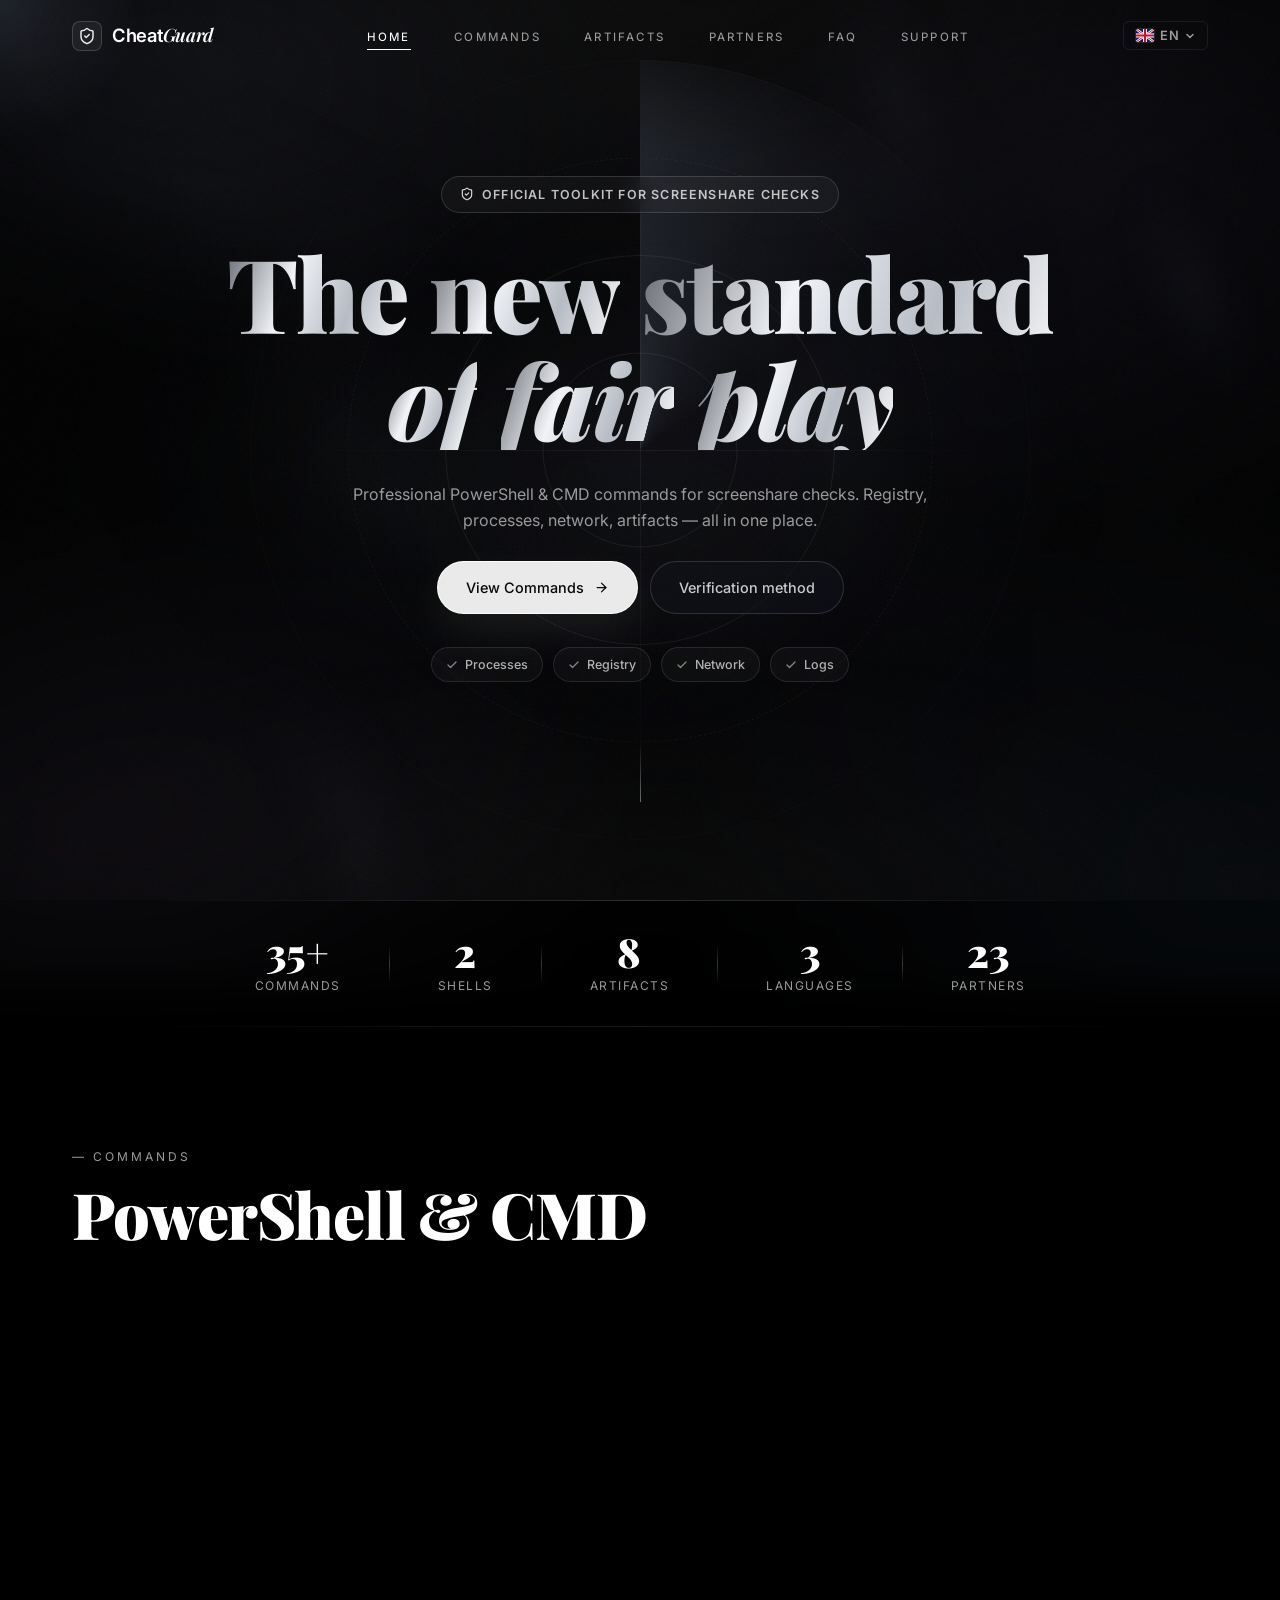
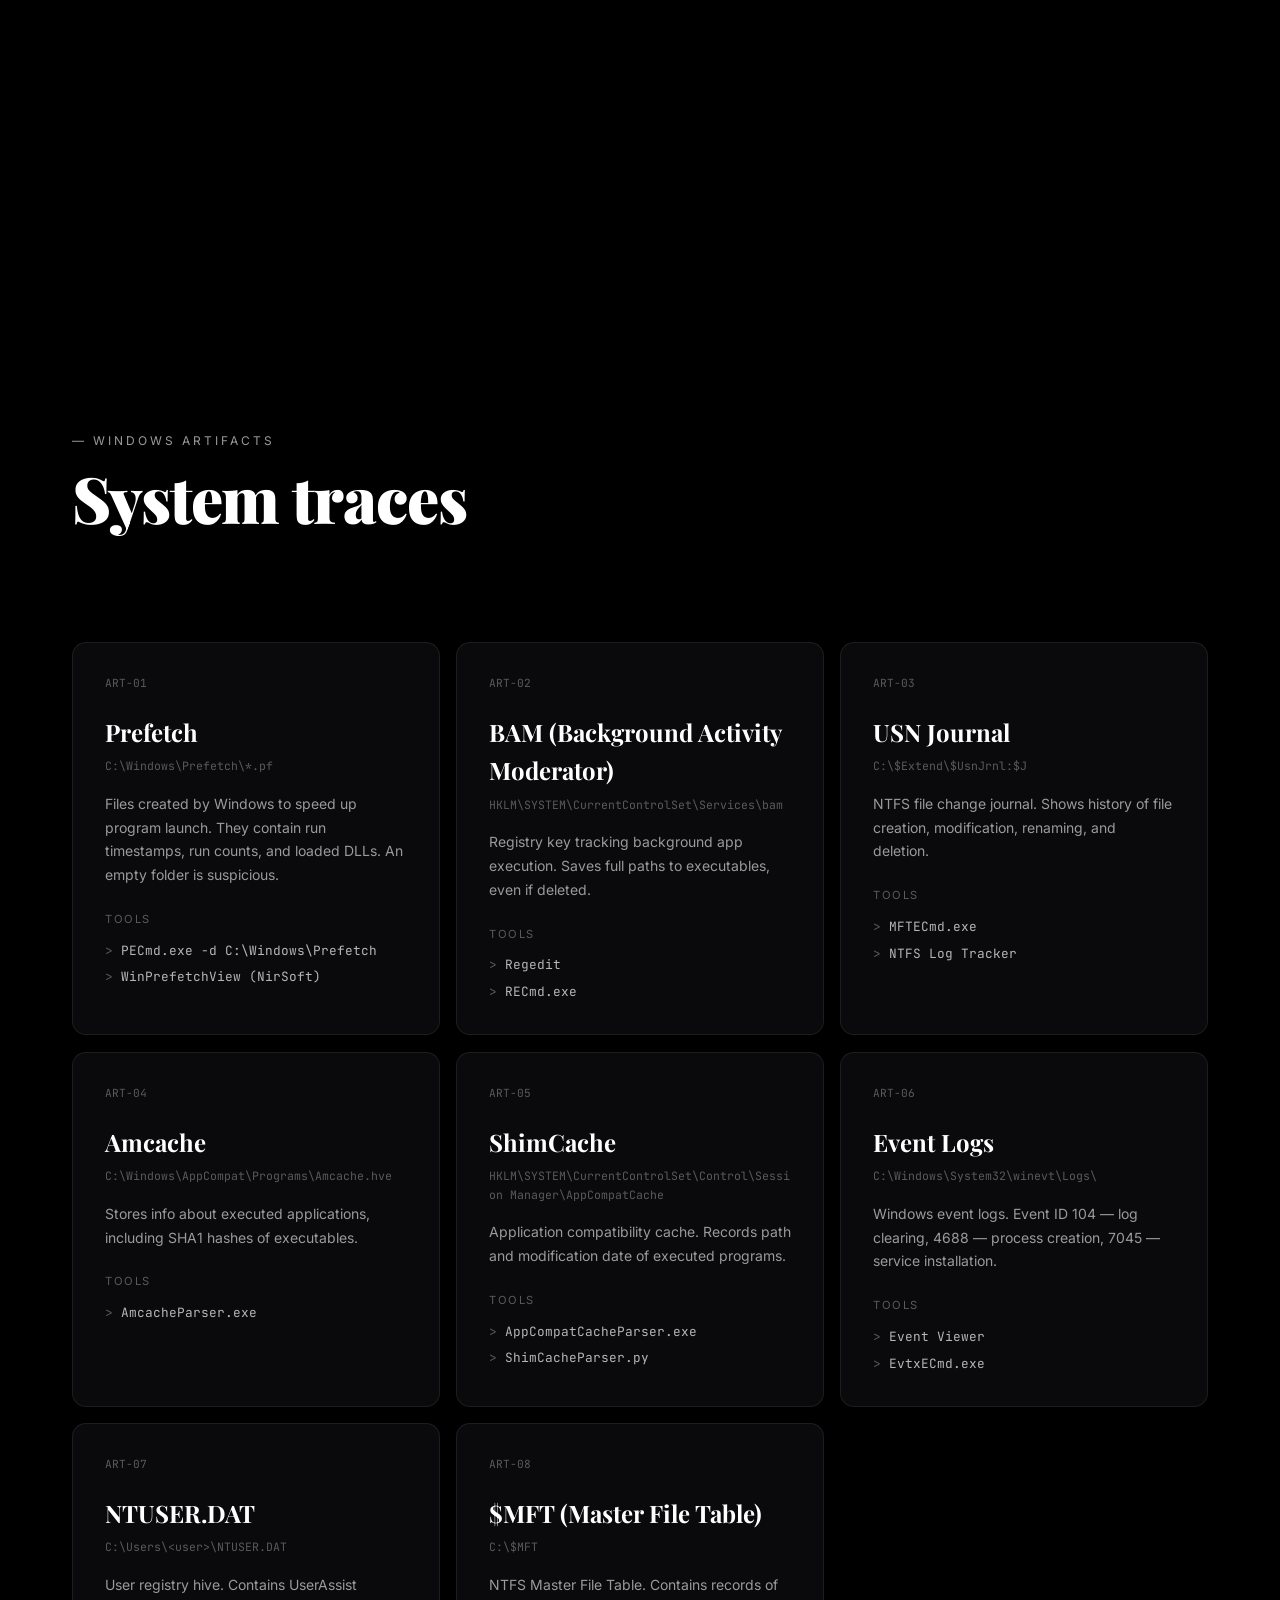
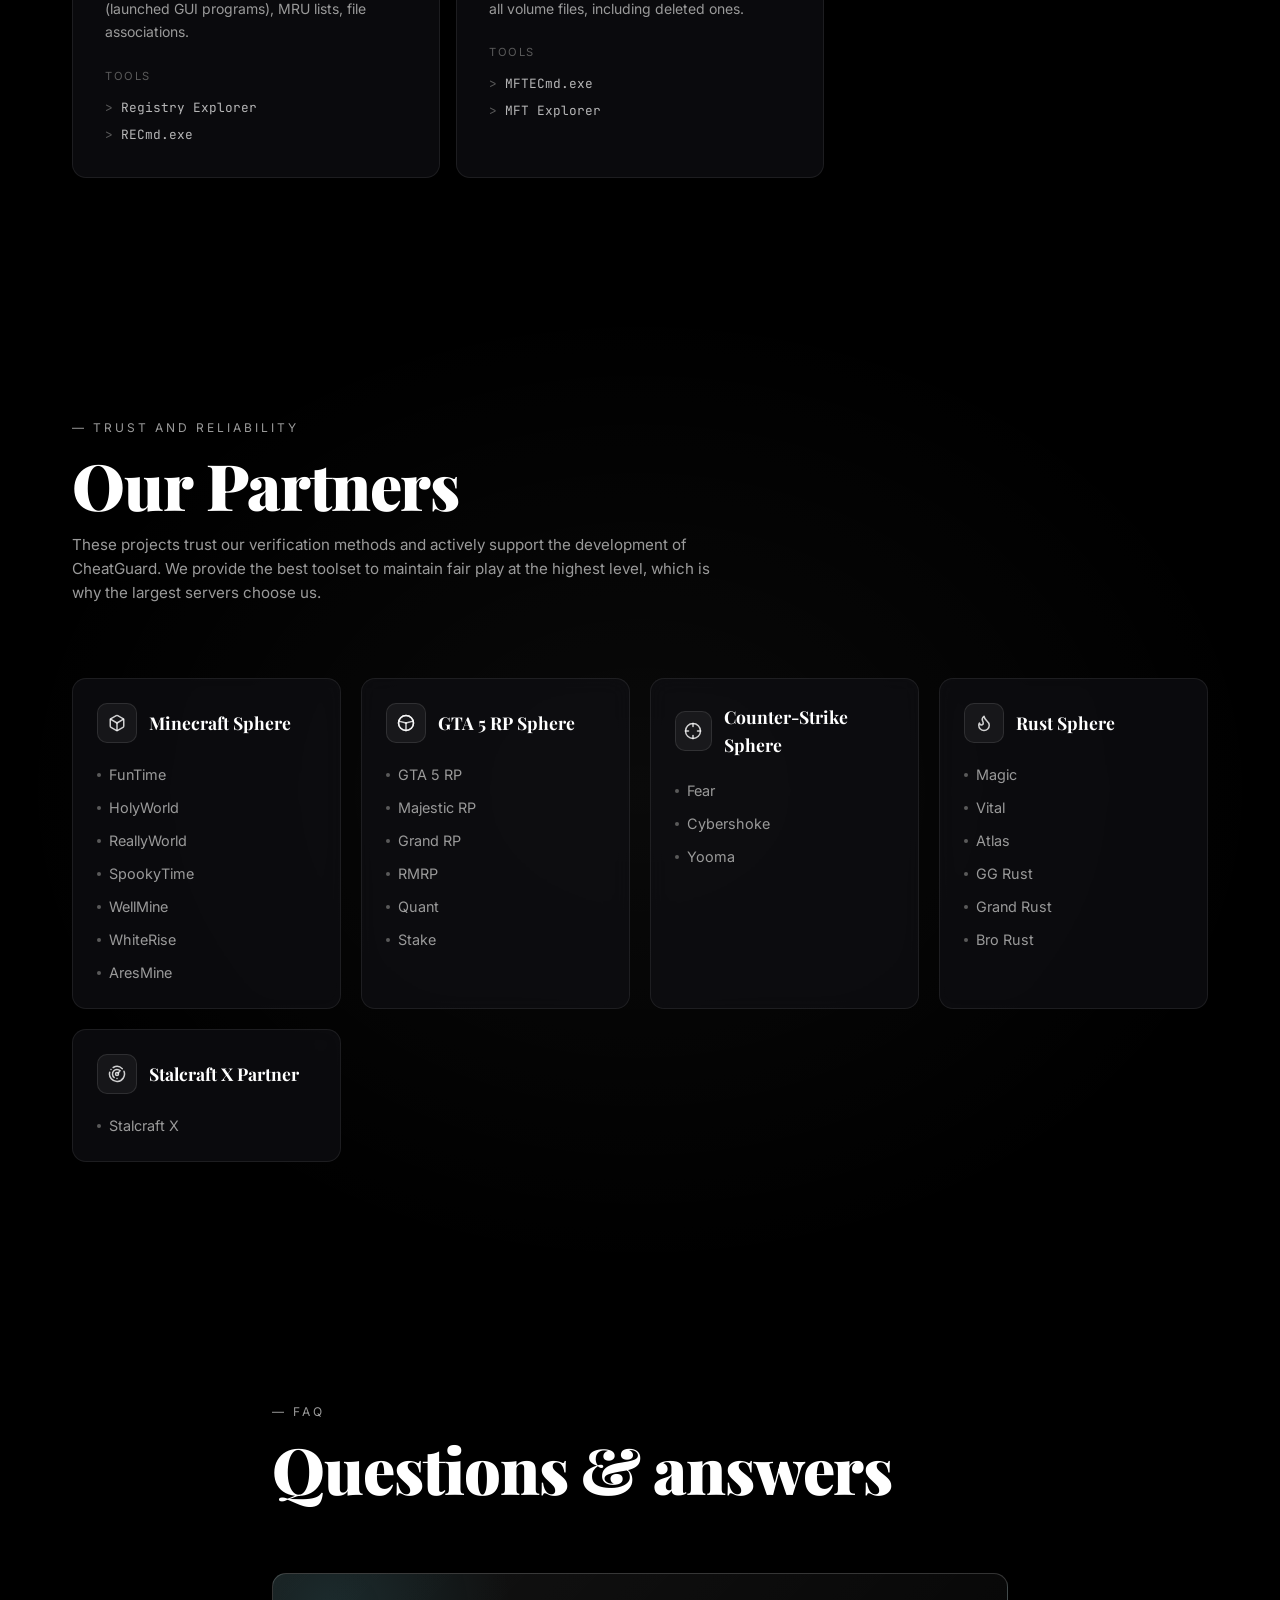
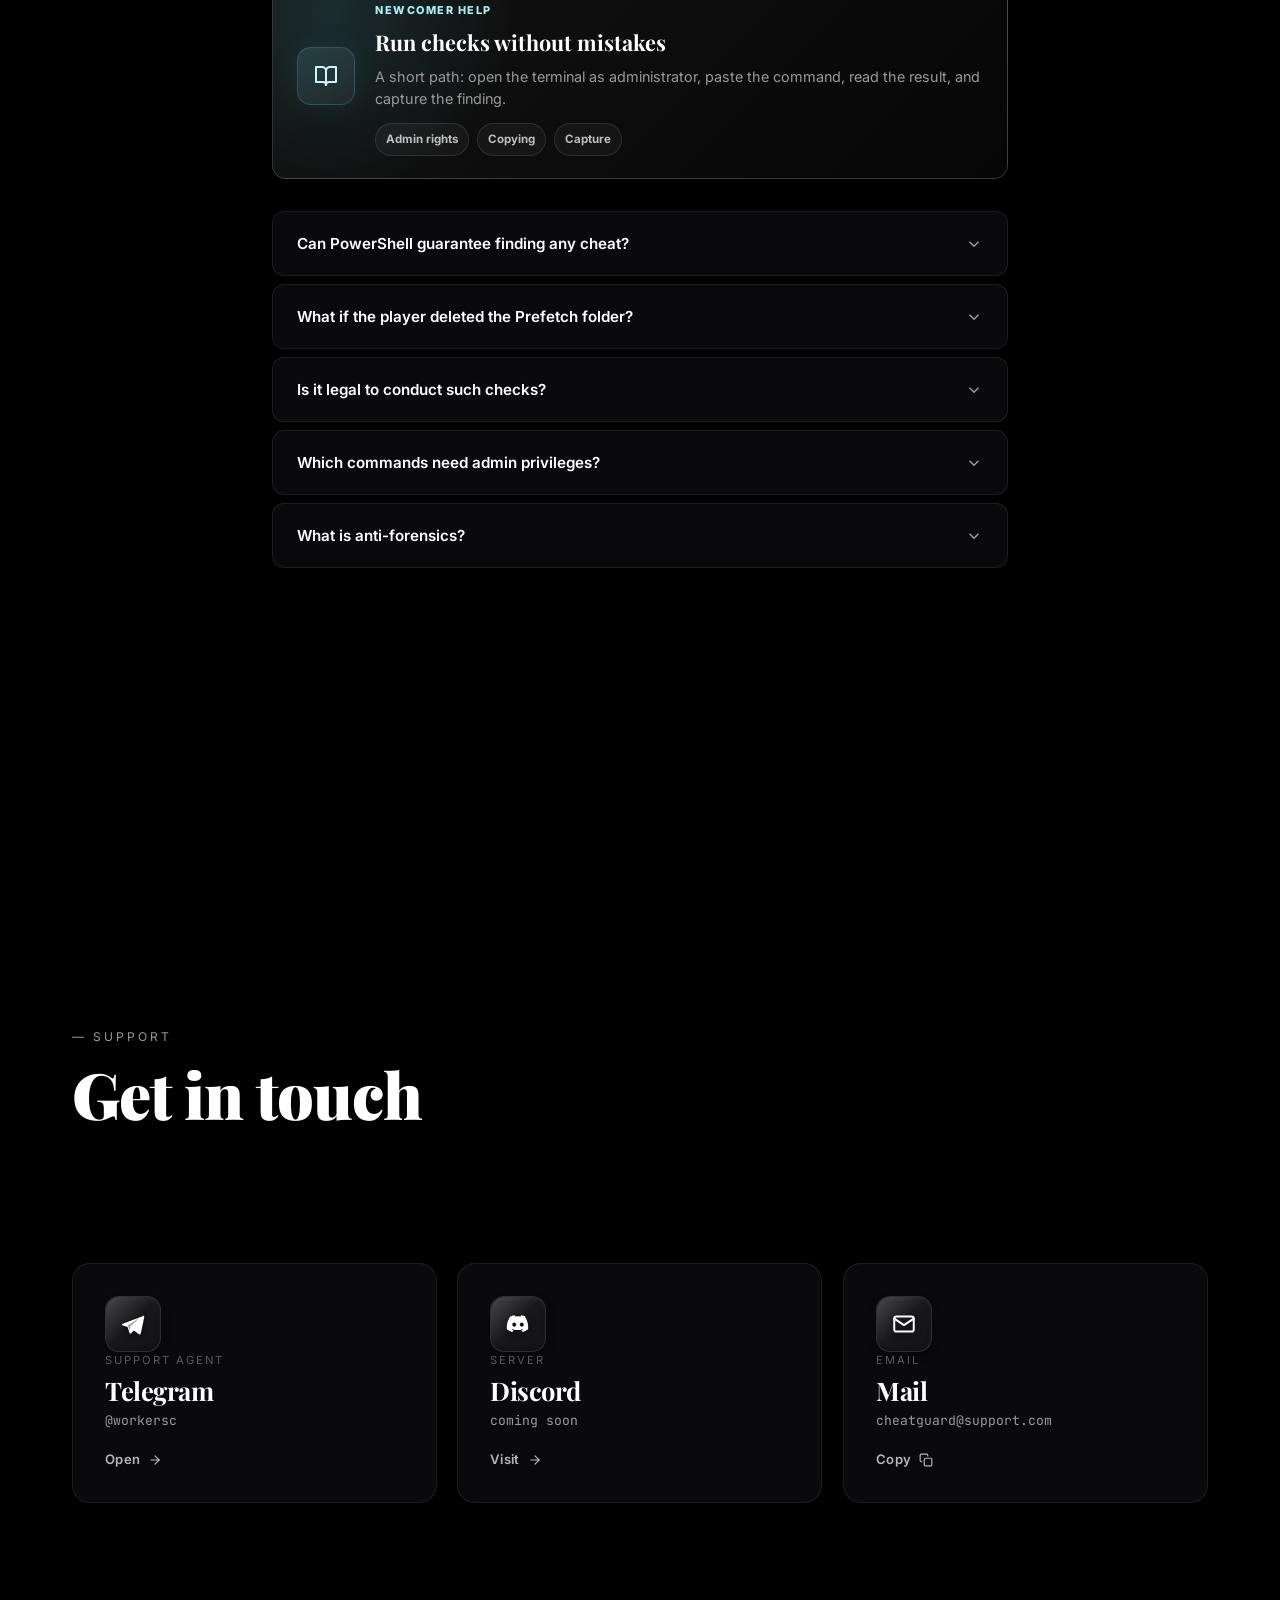
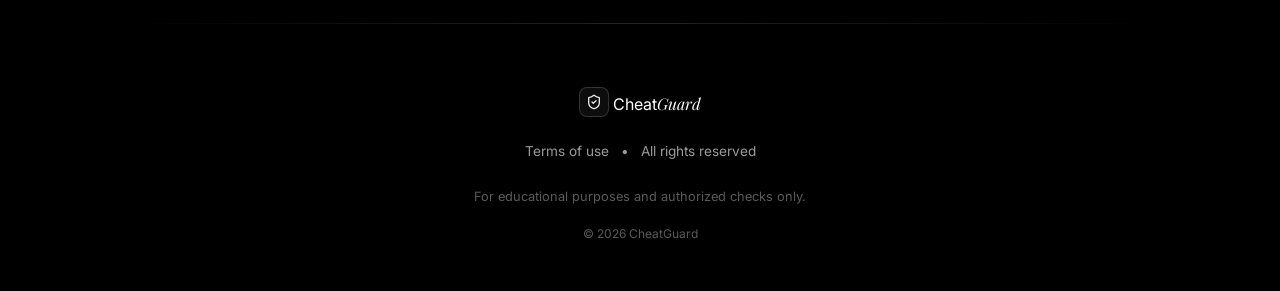
==== commit a15cbfe9: "feat: add radar sweep animation and access gate feature Added radar sweep animation for cheat detect" ====
--- a/index.html
+++ b/index.html
@@ -67,6 +67,21 @@
 
     <!-- ====== HERO ====== -->
     <section class="hero" id="hero">
+        <!-- Radar sweep — анимация "проверка на читы" -->
+        <div class="hero-radar" aria-hidden="true">
+            <div class="radar-ring radar-ring-1"></div>
+            <div class="radar-ring radar-ring-2"></div>
+            <div class="radar-ring radar-ring-3"></div>
+            <div class="radar-ring radar-ring-4"></div>
+            <div class="radar-grid-h"></div>
+            <div class="radar-grid-v"></div>
+            <div class="radar-beam"></div>
+            <span class="radar-blip" style="--bx: 24%; --by: 30%; --bd: 0s;"></span>
+            <span class="radar-blip" style="--bx: 70%; --by: 22%; --bd: 2.7s;"></span>
+            <span class="radar-blip radar-blip-threat" style="--bx: 62%; --by: 68%; --bd: 1.3s;"></span>
+            <span class="radar-blip" style="--bx: 34%; --by: 74%; --bd: 4.1s;"></span>
+            <span class="radar-blip radar-blip-threat" style="--bx: 80%; --by: 48%; --bd: 5.6s;"></span>
+        </div>
         <div class="hero-center">
             <!-- Official badge -->
             <div class="hero-badge">
@@ -79,8 +94,8 @@
 
             <!-- Big title -->
             <h1 class="hero-title">
-                <span class="hero-title-line" data-i18n="hero_line1">Новый стандарт</span>
-                <span class="hero-title-line italic" data-i18n="hero_line2">честной игры</span>
+                <span class="hero-title-line" data-i18n="hero_line1">Мы видим то,</span>
+                <span class="hero-title-line italic" data-i18n="hero_line2">что скрыто</span>
             </h1>
 
             <p class="hero-desc" data-i18n="hero_desc">
@@ -164,6 +179,35 @@
                 <p class="section-label" data-i18n="cmd_label">— Команды</p>
                 <h2 class="section-title" data-i18n="cmd_title">PowerShell <em>&</em> CMD</h2>
                 <p class="section-sub" data-i18n="cmd_sub">Нажмите на команду, чтобы скопировать в буфер обмена</p>
+            </div>
+
+            <!-- ====== ACCESS GATE (кодовое слово) ====== -->
+            <div class="access-gate" id="accessGate">
+                <div class="gate-panel">
+                    <div class="gate-scanline" aria-hidden="true"></div>
+                    <div class="gate-icon" aria-hidden="true">
+                        <svg width="26" height="26" viewBox="0 0 24 24" fill="none" stroke="currentColor" stroke-width="1.6" stroke-linecap="round" stroke-linejoin="round">
+                            <rect x="3" y="11" width="18" height="11" rx="2" ry="2"></rect>
+                            <path d="M7 11V7a5 5 0 0 1 10 0v4"></path>
+                        </svg>
+                    </div>
+                    <h3 class="gate-title" data-i18n="gate_title">Доступ к базе команд</h3>
+                    <p class="gate-desc" data-i18n="gate_desc">Введите кодовое слово, чтобы разблокировать расширенный набор, или продолжите с базовым доступом.</p>
+                    <form class="gate-form" id="gateForm" autocomplete="off">
+                        <input type="text" class="gate-input" id="gateInput" maxlength="12" spellcheck="false" autocomplete="off" data-i18n-placeholder="gate_placeholder" placeholder="Кодовое слово" aria-label="Кодовое слово">
+                        <button type="submit" class="gate-btn gate-btn-primary" data-i18n="gate_submit">Проверить</button>
+                    </form>
+                    <div class="gate-status" id="gateStatus" role="status" aria-live="polite"></div>
+                    <button type="button" class="gate-btn gate-btn-ghost" id="gateGuestBtn" data-i18n="gate_guest">Продолжить без кода — базовый доступ</button>
+                </div>
+            </div>
+
+            <!-- Commands workspace (скрыт до прохождения гейта) -->
+            <div class="commands-workspace" id="commandsWorkspace" hidden>
+            <div class="access-banner" id="accessBanner">
+                <span class="access-banner-dot" aria-hidden="true"></span>
+                <span id="accessBannerText"></span>
+                <button type="button" class="access-banner-reset" id="accessResetBtn" data-i18n="gate_reset">Сменить код</button>
             </div>
 
             <!-- Search + Shell tabs -->
@@ -201,6 +245,7 @@
 
             <!-- Commands list -->
             <div class="commands-list" id="commandsList"></div>
+            </div><!-- /commands-workspace -->
         </div>
     </section>
 
--- a/style.css
+++ b/style.css
@@ -690,6 +690,128 @@
 }
 
 /* ============================================================
+   HERO RADAR — анимация "screenshare-проверка на читы".
+   Метафора: система непрерывно сканирует. Вращающийся луч
+   (conic-gradient), концентрические кольца, сетка прицела и
+   "блипы"-цели: обычные (белые) вспыхивают при проходе луча,
+   угрозы (красные) пульсируют и помечаются кольцом захвата.
+   Монохром + один красный акцент. Чистый CSS, только
+   transform/opacity — без нагрузки на layout.
+   ============================================================ */
+.hero-radar {
+    position: absolute;
+    top: 50%; left: 50%;
+    width: min(88vmin, 780px);
+    height: min(88vmin, 780px);
+    transform: translate(-50%, -50%);
+    border-radius: 50%;
+    pointer-events: none;
+    z-index: 0;
+    opacity: 0;
+    animation: radarAppear 2s var(--ease-out-expo) 0.9s both;
+    -webkit-mask-image: radial-gradient(circle, #000 0%, #000 55%, transparent 78%);
+            mask-image: radial-gradient(circle, #000 0%, #000 55%, transparent 78%);
+}
+@keyframes radarAppear {
+    from { opacity: 0; transform: translate(-50%, -50%) scale(0.85); }
+    to   { opacity: 1; transform: translate(-50%, -50%) scale(1); }
+}
+.radar-ring {
+    position: absolute;
+    top: 50%; left: 50%;
+    transform: translate(-50%, -50%);
+    border: 1px solid rgba(255,255,255,0.07);
+    border-radius: 50%;
+}
+.radar-ring-1 { width: 25%; height: 25%; }
+.radar-ring-2 { width: 50%; height: 50%; }
+.radar-ring-3 { width: 75%; height: 75%; border-style: dashed; border-color: rgba(255,255,255,0.05); }
+.radar-ring-4 { width: 100%; height: 100%; }
+/* Перекрестие прицела */
+.radar-grid-h, .radar-grid-v {
+    position: absolute;
+    background: linear-gradient(90deg, transparent, rgba(255,255,255,0.06), transparent);
+}
+.radar-grid-h { top: 50%; left: 0; right: 0; height: 1px; }
+.radar-grid-v {
+    left: 50%; top: 0; bottom: 0; width: 1px;
+    background: linear-gradient(180deg, transparent, rgba(255,255,255,0.06), transparent);
+}
+/* Вращающийся луч сканера */
+.radar-beam {
+    position: absolute; inset: 0;
+    border-radius: 50%;
+    background: conic-gradient(
+        from 0deg,
+        rgba(180,200,235,0.13) 0deg,
+        rgba(180,200,235,0.05) 28deg,
+        transparent 60deg,
+        transparent 360deg
+    );
+    animation: radarSweep 8s linear infinite;
+    will-change: transform;
+}
+@keyframes radarSweep { to { transform: rotate(360deg); } }
+/* Блип: цель на радаре — вспыхивает и затухает волной */
+.radar-blip {
+    position: absolute;
+    left: var(--bx); top: var(--by);
+    width: 5px; height: 5px;
+    border-radius: 50%;
+    background: rgba(255,255,255,0.85);
+    box-shadow: 0 0 10px rgba(255,255,255,0.5);
+    animation: blipPing 8s linear infinite;
+    animation-delay: var(--bd, 0s);
+    opacity: 0;
+}
+.radar-blip::after {
+    /* расходящееся кольцо-эхо */
+    content: '';
+    position: absolute; inset: -3px;
+    border: 1px solid rgba(255,255,255,0.5);
+    border-radius: 50%;
+    animation: blipEcho 8s linear infinite;
+    animation-delay: var(--bd, 0s);
+    opacity: 0;
+}
+@keyframes blipPing {
+    0%, 4% { opacity: 0; }
+    6% { opacity: 1; }
+    26% { opacity: 0.25; }
+    46%, 100% { opacity: 0; }
+}
+@keyframes blipEcho {
+    0%, 5% { opacity: 0; transform: scale(1); }
+    7% { opacity: 0.8; }
+    30% { opacity: 0; transform: scale(4.5); }
+    100% { opacity: 0; transform: scale(4.5); }
+}
+/* Угроза: красный блип с двойной пульсацией — "чит обнаружен" */
+.radar-blip-threat {
+    background: rgba(248,113,113,0.95);
+    box-shadow: 0 0 14px rgba(248,113,113,0.6);
+}
+.radar-blip-threat::after {
+    border-color: rgba(248,113,113,0.65);
+}
+.radar-blip-threat::before {
+    /* квадратная рамка захвата цели */
+    content: '';
+    position: absolute; inset: -7px;
+    border: 1px solid rgba(248,113,113,0.55);
+    border-radius: 2px;
+    animation: threatLock 8s linear infinite;
+    animation-delay: var(--bd, 0s);
+    opacity: 0;
+}
+@keyframes threatLock {
+    0%, 6% { opacity: 0; transform: scale(2.2) rotate(45deg); }
+    10% { opacity: 1; transform: scale(1) rotate(0deg); }
+    38% { opacity: 1; }
+    48%, 100% { opacity: 0; }
+}
+
+/* ============================================================
    STATS BAR
    ============================================================ */
 .stats-bar {
@@ -775,6 +897,181 @@
 .commands-section { background: transparent; }
 
 /* Toolbar: shell tabs + search */
+/* ============================================================
+   ACCESS GATE — кодовое слово перед базой команд.
+   Стилистика "терминала допуска": моношрифт, скан-линия,
+   желейное появление в тон остальным анимациям сайта.
+   ============================================================ */
+.access-gate {
+    display: flex; justify-content: center;
+    padding: 24px 0 8px;
+}
+.gate-panel {
+    position: relative;
+    width: min(100%, 480px);
+    text-align: center;
+    padding: 40px 32px 32px;
+    border: 1px solid var(--border2);
+    border-radius: var(--radius-lg);
+    background:
+        linear-gradient(160deg, rgba(255,255,255,0.05), rgba(255,255,255,0.015));
+    backdrop-filter: blur(16px);
+    -webkit-backdrop-filter: blur(16px);
+    overflow: hidden;
+    box-shadow: var(--shadow-lift);
+}
+/* Скан-линия ходит по панели вверх-вниз */
+.gate-scanline {
+    position: absolute; left: 0; right: 0; top: 0;
+    height: 1px;
+    background: linear-gradient(90deg, transparent, rgba(180,200,235,0.5), transparent);
+    box-shadow: 0 0 14px rgba(180,200,235,0.35);
+    animation: gateScan 4.5s ease-in-out infinite;
+    pointer-events: none;
+}
+@keyframes gateScan {
+    0%, 100% { top: 8%; opacity: 0.4; }
+    50% { top: 92%; opacity: 1; }
+}
+.gate-icon {
+    display: inline-flex; align-items: center; justify-content: center;
+    width: 56px; height: 56px;
+    margin-bottom: 18px;
+    border: 1px solid rgba(255,255,255,0.14);
+    border-radius: 50%;
+    background: rgba(255,255,255,0.04);
+    color: rgba(255,255,255,0.85);
+}
+.gate-title {
+    font-family: var(--serif);
+    font-size: clamp(1.3rem, 3vw, 1.7rem);
+    margin-bottom: 10px;
+}
+.gate-desc {
+    font-size: 0.88rem; color: var(--grey);
+    line-height: 1.55;
+    margin-bottom: 24px;
+    text-wrap: balance;
+}
+.gate-form {
+    display: flex; gap: 10px;
+    margin-bottom: 8px;
+}
+.gate-input {
+    flex: 1; min-width: 0;
+    font-family: var(--mono);
+    font-size: 0.95rem;
+    letter-spacing: 3px;
+    text-align: center;
+    color: white;
+    background: rgba(0,0,0,0.35);
+    border: 1px solid var(--border2);
+    border-radius: var(--radius-sm);
+    padding: 12px 14px;
+    transition: border-color var(--dur-state) var(--ease), box-shadow var(--dur-state) var(--ease);
+}
+.gate-input:focus {
+    outline: none;
+    border-color: rgba(255,255,255,0.35);
+    box-shadow: 0 0 0 3px rgba(255,255,255,0.06);
+}
+.gate-input::placeholder { letter-spacing: 1px; color: var(--grey2); font-size: 0.82rem; }
+.gate-btn {
+    font-size: 0.85rem; font-weight: 550;
+    border-radius: var(--radius-sm);
+    padding: 12px 20px;
+    transition: background var(--dur-state) var(--ease), border-color var(--dur-state) var(--ease), color var(--dur-state) var(--ease);
+    white-space: nowrap;
+}
+.gate-btn-primary {
+    background: white; color: #0a0a0c;
+    border: 1px solid white;
+}
+.gate-btn-primary:hover { background: rgba(255,255,255,0.85); }
+.gate-btn-primary:active { animation: jellyPress 0.5s linear; }
+.gate-btn-ghost {
+    display: block; width: 100%;
+    margin-top: 14px;
+    background: transparent;
+    border: 1px dashed rgba(255,255,255,0.18);
+    color: var(--grey);
+}
+.gate-btn-ghost:hover { color: white; border-color: rgba(255,255,255,0.4); border-style: solid; }
+.gate-status {
+    min-height: 20px;
+    font-family: var(--mono);
+    font-size: 0.75rem;
+    letter-spacing: 1.5px;
+    text-transform: uppercase;
+}
+.gate-status.ok { color: #4ade80; }
+.gate-status.err { color: #f87171; }
+/* Ошибка кода: панель трясётся */
+.gate-panel.shake { animation: gateShake 0.45s var(--ease); }
+@keyframes gateShake {
+    0%, 100% { transform: translateX(0); }
+    20% { transform: translateX(-10px); }
+    40% { transform: translateX(8px); }
+    60% { transform: translateX(-6px); }
+    80% { transform: translateX(3px); }
+}
+/* Успех: гейт желейно растворяется (в тон toast-анимации) */
+.access-gate.unlocking .gate-panel {
+    animation: gateUnlock 0.6s cubic-bezier(0.5, 0, 0.75, 0.2) both;
+}
+@keyframes gateUnlock {
+    0%   { opacity: 1; transform: skew(0) scale(1, 1); filter: blur(0); }
+    30%  { opacity: 1; transform: skew(2.5deg, 1.2deg) scale(1.06, 0.9); }
+    100% { opacity: 0; transform: skew(-8deg, -4deg) scale(0.7, 1.2); filter: blur(8px); }
+}
+/* Workspace появляется желейно */
+.commands-workspace { animation: workspaceIn 0.7s var(--ease-out-expo) both; }
+.commands-workspace[hidden] { display: none; }
+@keyframes workspaceIn {
+    from { opacity: 0; transform: translateY(26px) scale(0.985); filter: blur(6px); }
+    to   { opacity: 1; transform: translateY(0) scale(1); filter: blur(0); }
+}
+/* Баннер статуса доступа */
+.access-banner {
+    display: flex; align-items: center; gap: 10px;
+    font-size: 0.78rem;
+    font-family: var(--mono);
+    letter-spacing: 1px;
+    color: var(--grey);
+    border: 1px solid var(--border2);
+    border-radius: var(--radius-pill);
+    padding: 8px 16px;
+    margin-bottom: 22px;
+    width: fit-content;
+    max-width: 100%;
+}
+.access-banner-dot {
+    width: 7px; height: 7px; border-radius: 50%;
+    background: #4ade80;
+    box-shadow: 0 0 8px rgba(74,222,128,0.6);
+    animation: twinkle 2s ease-in-out infinite;
+    flex-shrink: 0;
+}
+.access-banner.guest .access-banner-dot {
+    background: #fbbf24;
+    box-shadow: 0 0 8px rgba(251,191,36,0.55);
+}
+.access-banner-reset {
+    margin-left: 6px;
+    background: transparent; border: none;
+    color: var(--grey2);
+    font-size: 0.72rem;
+    text-decoration: underline;
+    text-underline-offset: 3px;
+    transition: color var(--dur-micro) var(--ease);
+}
+.access-banner-reset:hover { color: white; }
+/* Заблокированная карточка (тизер для гостя) */
+.cmd-card.locked { opacity: 0.55; }
+.cmd-card.locked .cmd-header { cursor: not-allowed; }
+.cmd-card.locked .cmd-title-text { filter: blur(4px); user-select: none; }
+.cmd-lock-icon { color: var(--grey2); flex-shrink: 0; }
+
 .cmd-toolbar {
     display: flex; align-items: center; justify-content: space-between;
     gap: 16px; flex-wrap: wrap;
@@ -1372,7 +1669,7 @@
 }
 
 /* Исчезновение — зеркальное, но не идентичное: желе сначала слегка
-   тянется в противоположный (верхний левый) угол, затем втягивается
+   тянется в противоположный (верхний левый) угол, затем втяги��ается
    вниз-вправо, сжимаясь внутрь. */
 @keyframes toastJellyOut {
     0% {
